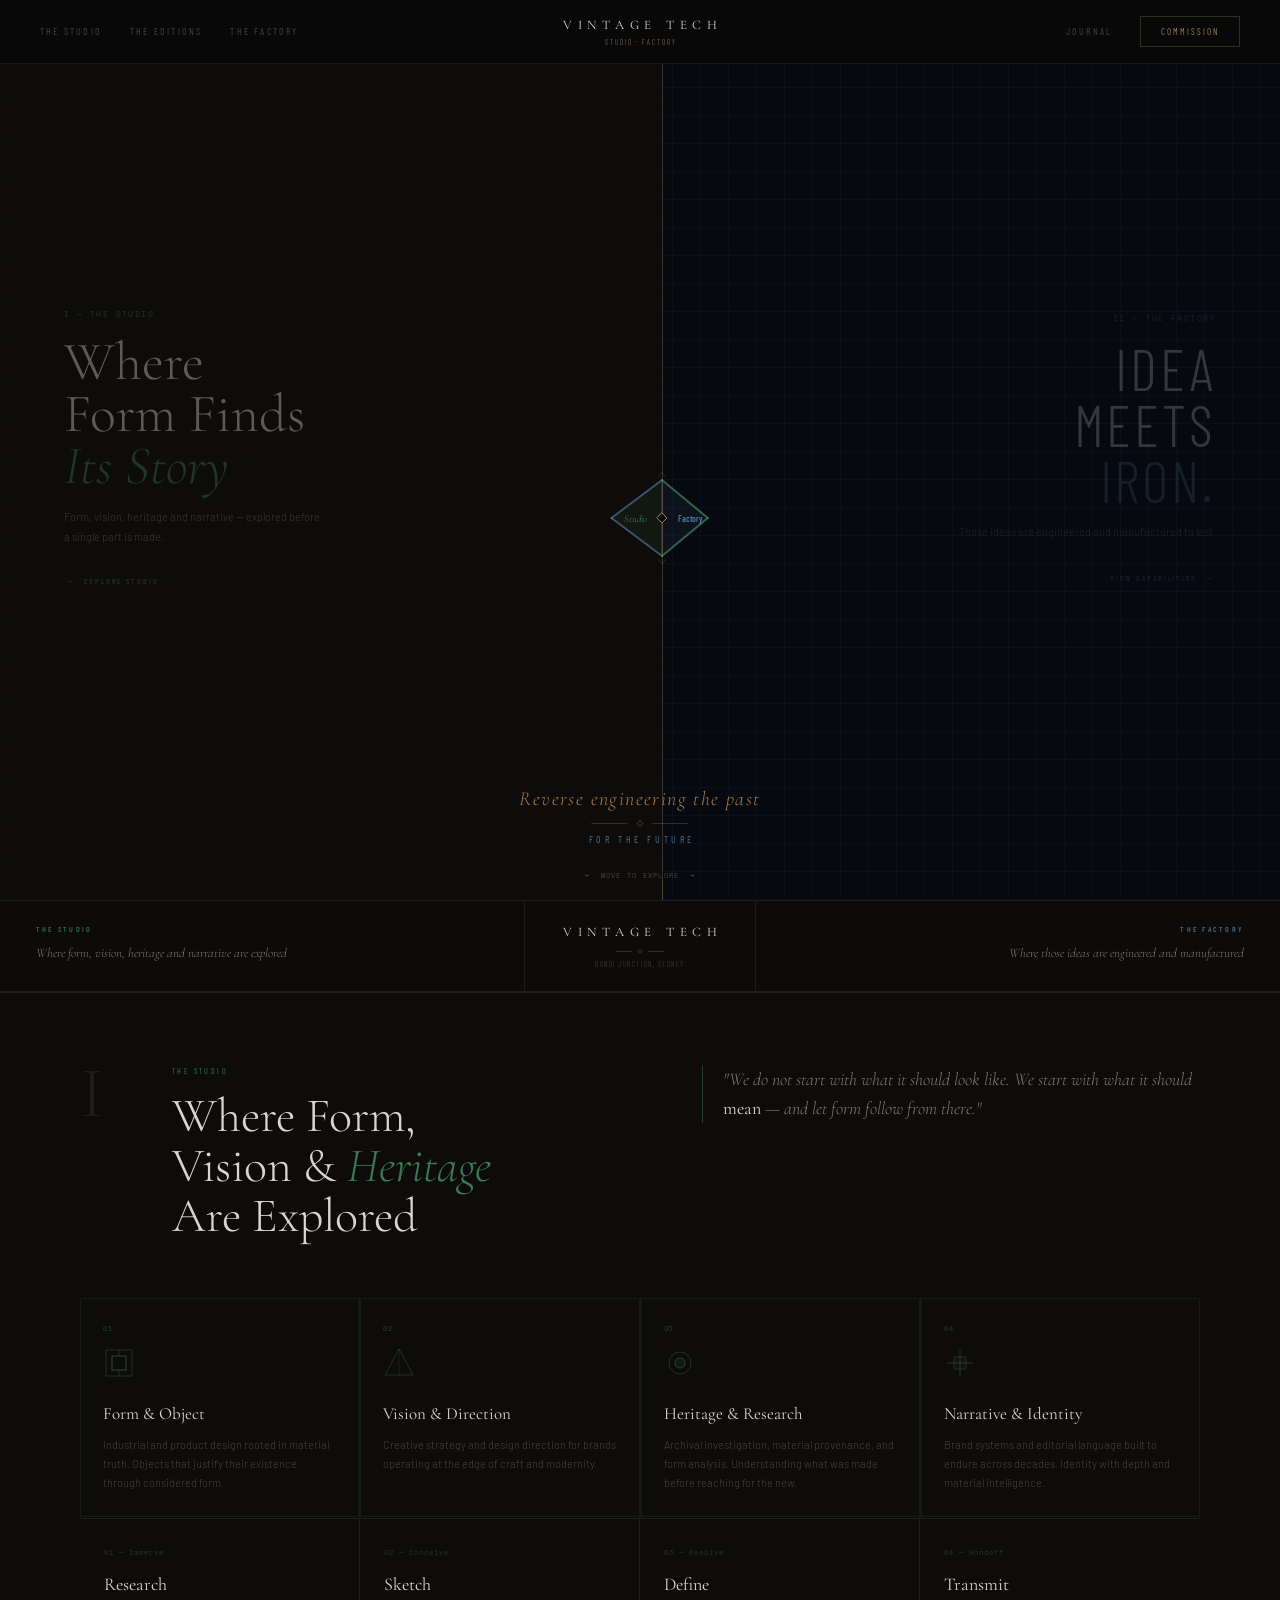
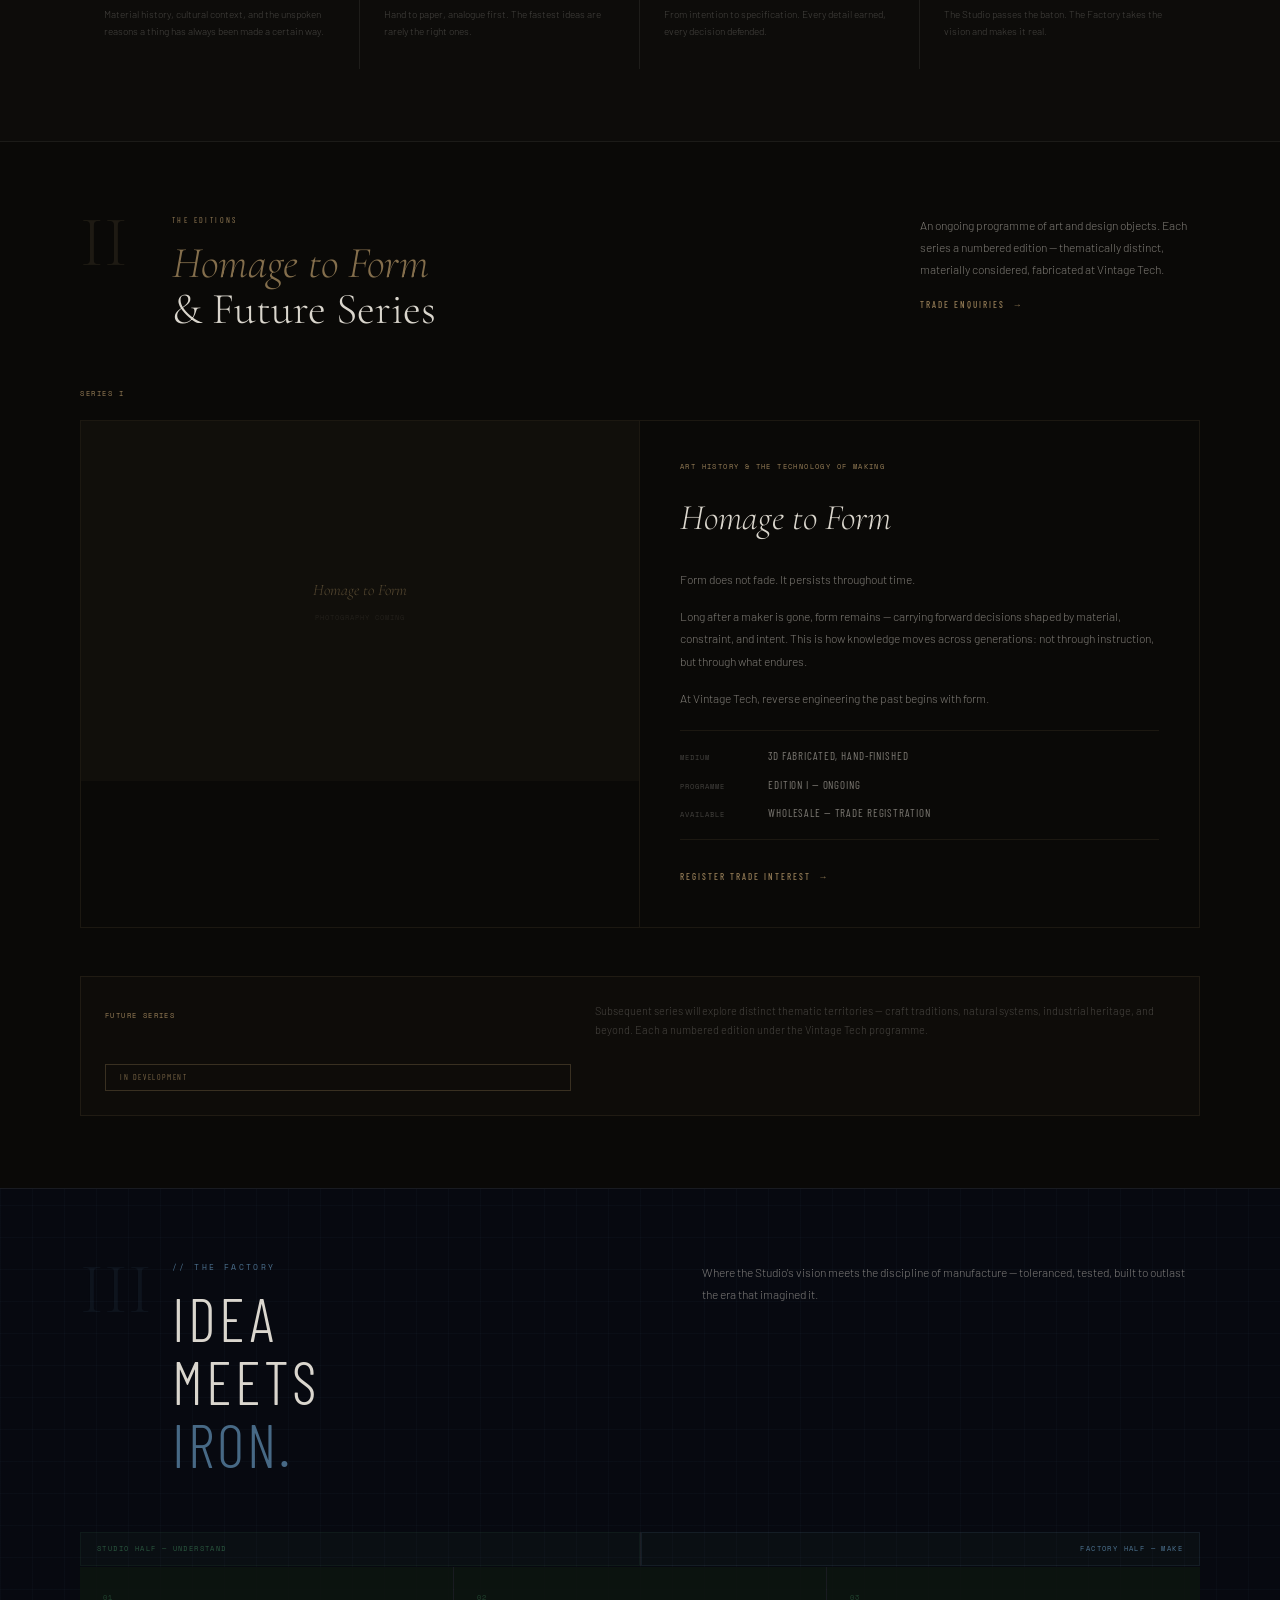
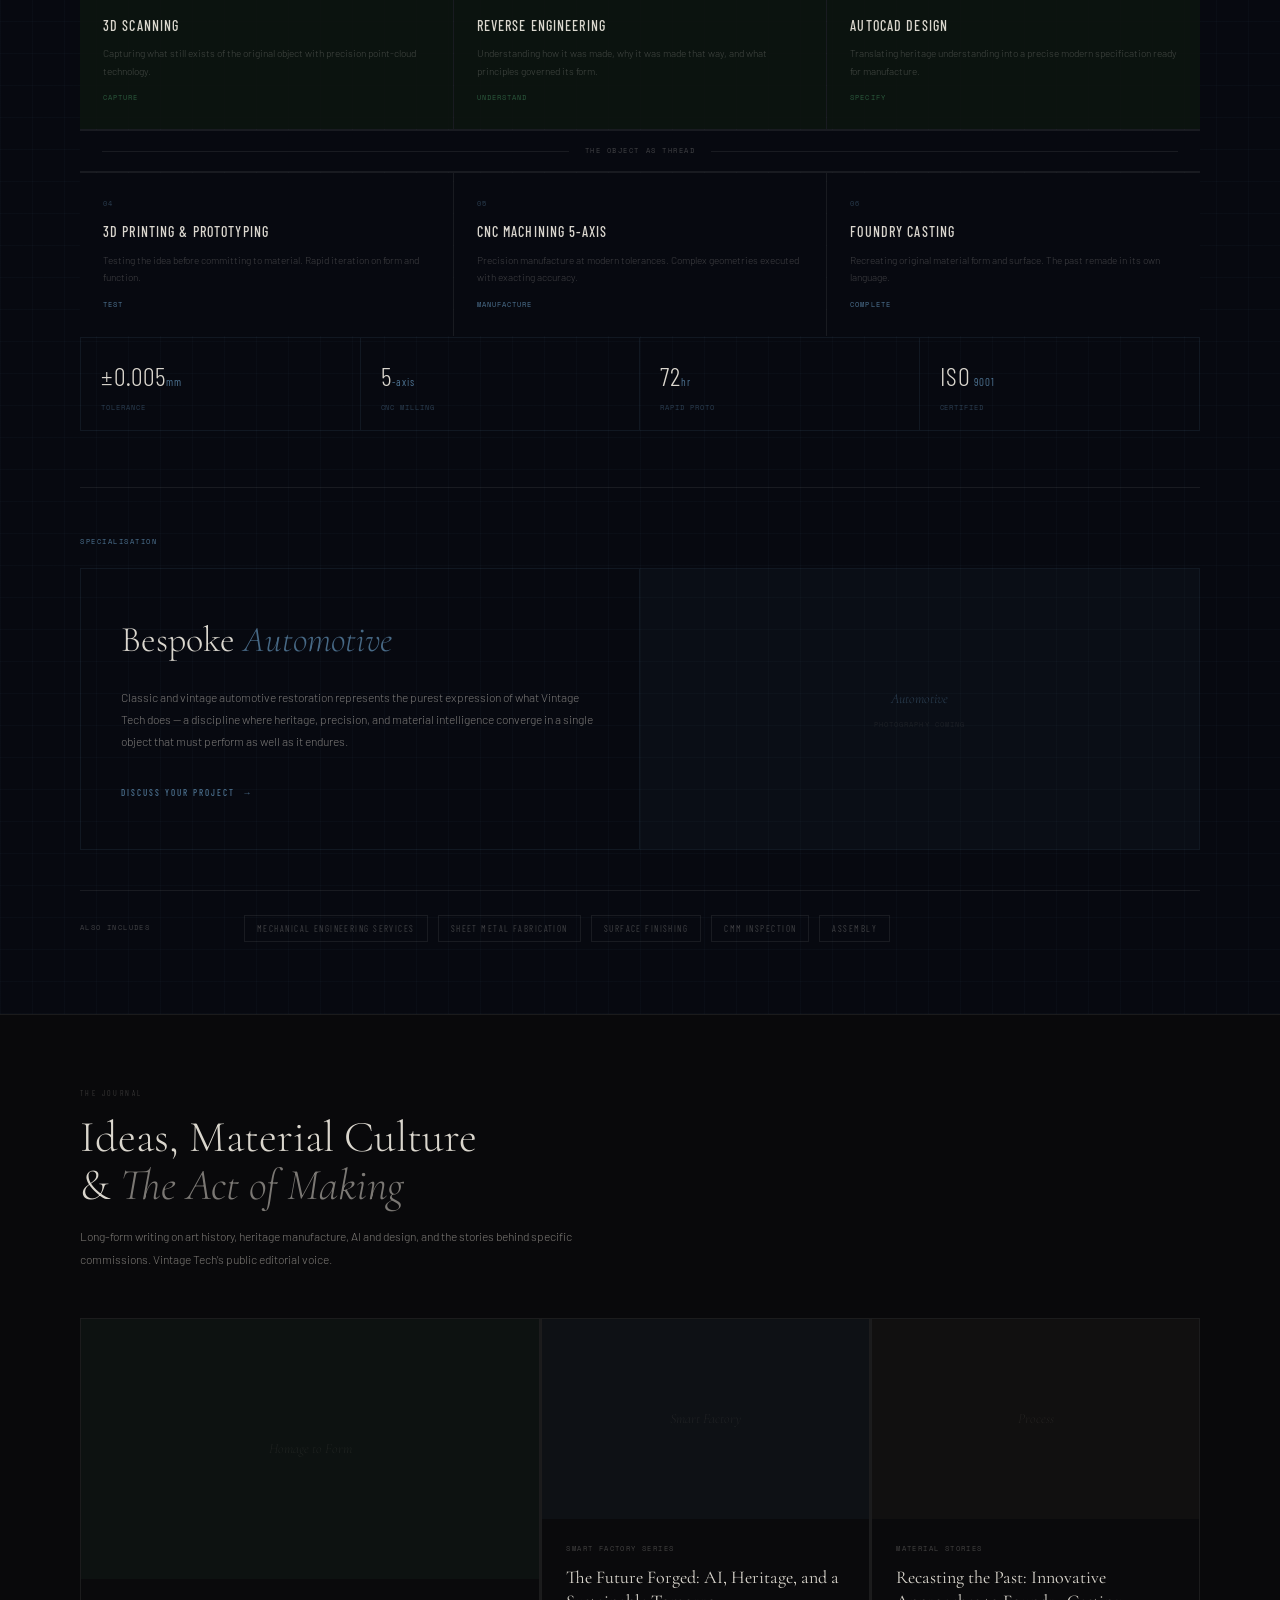
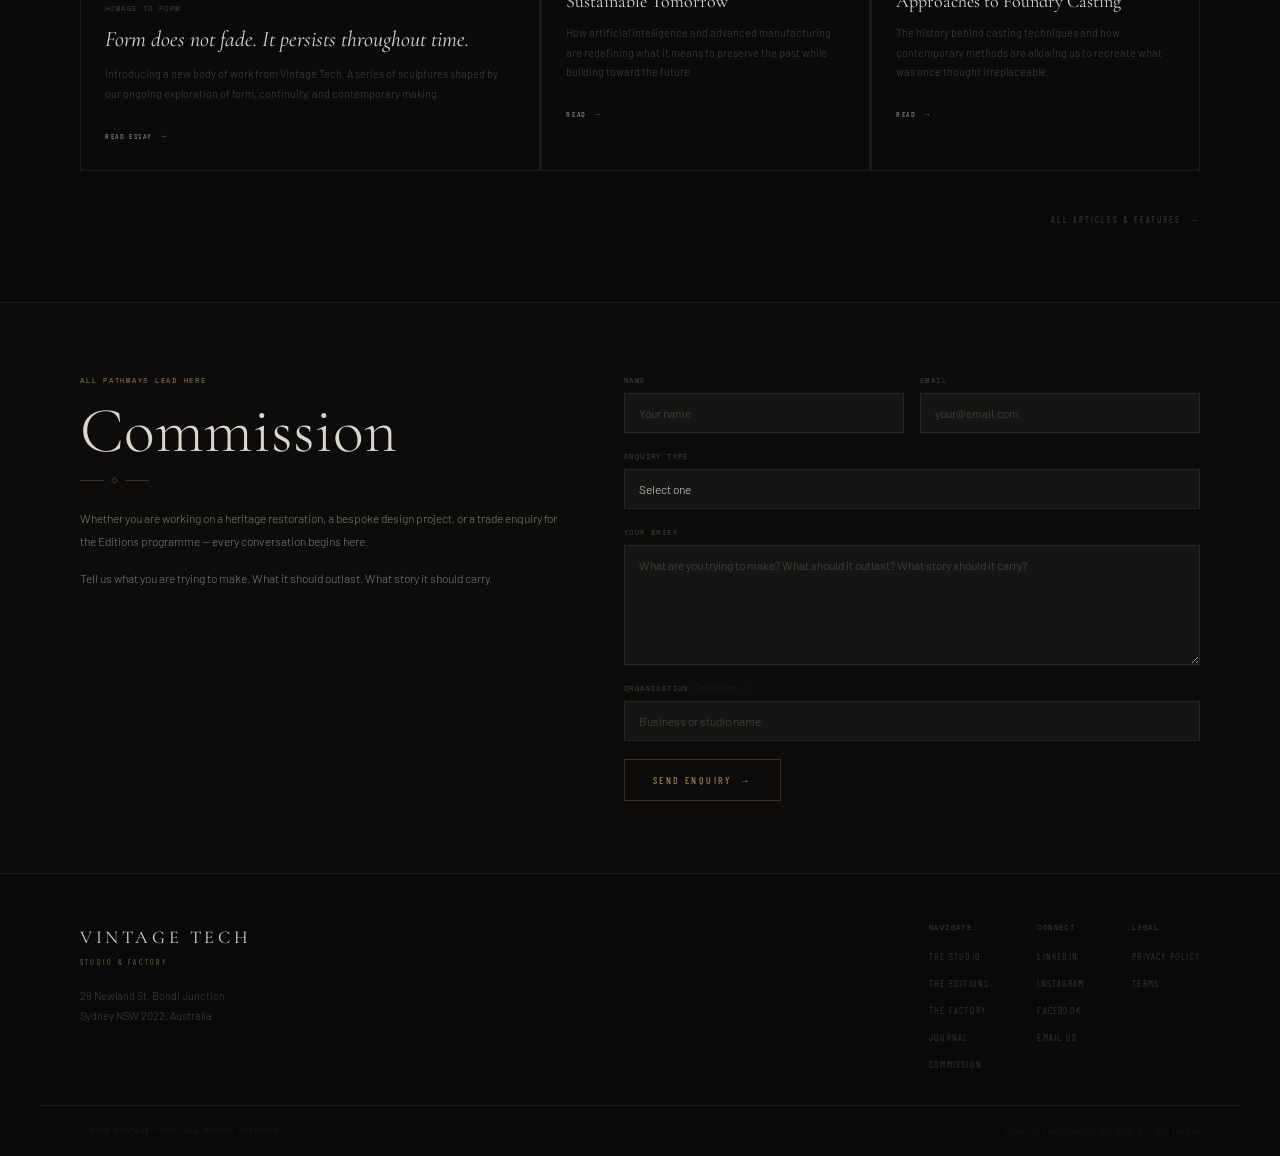
==== vintage-tech/index.html @ 7454ced4 "Initial commit via Netlify" ====
<!DOCTYPE html>
<html lang="en-AU">
<head>
  <meta charset="UTF-8">
  <meta name="viewport" content="width=device-width, initial-scale=1.0">
  <title>Vintage Tech — Studio &amp; Factory</title>
  <meta name="description" content="Reverse engineering the past for the future. Vintage Tech is a Sydney-based studio and factory specialising in heritage design, precision engineering, and the Homage to Form art and design programme.">
  <link rel="preconnect" href="https://fonts.googleapis.com">
  <link rel="preconnect" href="https://fonts.gstatic.com" crossorigin>
  <link href="https://fonts.googleapis.com/css2?family=Cormorant+Garamond:ital,wght@0,300;0,400;0,500;1,300;1,400;1,500&family=Barlow+Condensed:wght@200;300;400;500;600;700&family=Barlow:wght@200;300;400;500&family=Space+Mono:wght@400;700&display=swap" rel="stylesheet">
  <link rel="stylesheet" href="css/style.css">
</head>
<body>

  <!-- ═══════════════════════════════════════
       NAVIGATION
  ═══════════════════════════════════════ -->
  <header class="nav" id="nav">
    <div class="nav-inner">
      <nav class="nav-left">
        <a href="#studio" class="nav-link">The Studio</a>
        <a href="#editions" class="nav-link">The Editions</a>
        <a href="#factory" class="nav-link">The Factory</a>
      </nav>
      <div class="nav-brand">
        <a href="#hero" class="nav-logo-wrap">
          <div class="nav-logo-text">
            <div class="brand-name">Vintage Tech</div>
            <div class="brand-tag">Studio &middot; Factory</div>
          </div>
        </a>
      </div>
      <nav class="nav-right">
        <a href="#journal" class="nav-link">Journal</a>
        <a href="#commission" class="nav-cta">Commission</a>
      </nav>
    </div>
  </header>

  <!-- ═══════════════════════════════════════
       SPLIT-SCREEN HERO
  ═══════════════════════════════════════ -->
  <section class="hero" id="hero">

    <!-- Factory world — right / base layer -->
    <div class="hero-factory" id="heroFactory">
      <div class="factory-grid"></div>
      <div class="factory-img" style="background-image:url('assets/images/placeholder-factory.jpg')"></div>
    </div>

    <!-- Studio world — left / clip layer -->
    <div class="hero-studio" id="heroStudio">
      <div class="studio-lines"></div>
      <div class="studio-img" style="background-image:url('assets/images/placeholder-studio.jpg')"></div>
    </div>

    <!-- Dividing line -->
    <div class="hero-divider" id="heroDivider">
      <div class="divider-tick top"></div>
      <div class="divider-tick bottom"></div>
    </div>

    <!-- Animated rotating diamond ON the divider line -->
    <canvas class="hero-diamond-canvas" id="heroDiamond" width="130" height="104"></canvas>

    <!-- Studio content — revealed on left drag -->
    <div class="hero-content studio-content" id="studioContent">
      <div class="hc-eyebrow">I — The Studio</div>
      <h1 class="hc-headline studio-headline">Where<br>Form Finds<br><em>Its Story</em></h1>
      <p class="hc-body">Form, vision, heritage and narrative — explored before a single part is made.</p>
      <a href="#studio" class="hc-action studio-action">
        <span class="action-arrow">→</span> Explore Studio
      </a>
    </div>

    <!-- Factory content — revealed on right drag -->
    <div class="hero-content factory-content" id="factoryContent">
      <div class="hc-eyebrow factory-eyebrow">II — The Factory</div>
      <h2 class="hc-headline factory-headline">Idea<br>Meets<br><span>Iron.</span></h2>
      <p class="hc-body">Those ideas are engineered and manufactured to last.</p>
      <a href="#factory" class="hc-action factory-action">
        View Capabilities <span class="action-arrow">→</span>
      </a>
    </div>

    <!-- Mantra — only placement on the site -->
    <div class="hero-mantra">
      <div class="mantra-past">Reverse engineering the past</div>
      <div class="mantra-orn">
        <span class="mantra-line"></span>
        <span class="mantra-diamond"></span>
        <span class="mantra-line"></span>
      </div>
      <div class="mantra-future">for the future</div>
    </div>

    <div class="hero-hint" id="heroHint">&larr;&nbsp; move to explore &nbsp;&rarr;</div>

  </section>

  <!-- ═══════════════════════════════════════
       BRIDGE BAND
  ═══════════════════════════════════════ -->
  <div class="bridge" id="bridge">
    <div class="bridge-studio">
      <div class="bridge-world-label studio-label">The Studio</div>
      <div class="bridge-desc">Where form, vision, heritage and narrative are explored</div>
    </div>
    <div class="bridge-centre">
      <div class="bridge-mark">Vintage Tech</div>
      <div class="bridge-orn">
        <span class="b-line"></span>
        <span class="b-diamond"></span>
        <span class="b-line"></span>
      </div>
      <div class="bridge-location">Bondi Junction, Sydney</div>
    </div>
    <div class="bridge-factory">
      <div class="bridge-world-label factory-label">The Factory</div>
      <div class="bridge-desc">Where those ideas are engineered and manufactured</div>
    </div>
  </div>

  <!-- ═══════════════════════════════════════
       THE STUDIO
  ═══════════════════════════════════════ -->
  <section class="world-section studio-section" id="studio">
    <div class="section-inner">

      <div class="section-head">
        <div class="section-num">I</div>
        <div class="section-head-text">
          <div class="section-eyebrow studio-eyebrow-text">The Studio</div>
          <h2 class="section-title studio-title">Where Form,<br>Vision &amp; <em>Heritage</em><br>Are Explored</h2>
        </div>
        <div class="section-manifesto">
          <blockquote class="studio-quote">
            "We do not start with what it should look like. We start with what it should <strong>mean</strong> — and let form follow from there."
          </blockquote>
        </div>
      </div>

      <div class="disciplines-grid">
        <div class="discipline-card">
          <div class="dc-num">01</div>
          <div class="dc-icon">
            <svg width="32" height="32" viewBox="0 0 32 32" fill="none">
              <rect x="3" y="3" width="26" height="26" stroke="rgba(74,158,106,0.35)" stroke-width="0.75"/>
              <rect x="9" y="9" width="14" height="14" stroke="rgba(74,158,106,0.6)" stroke-width="0.75"/>
              <line x1="16" y1="3" x2="16" y2="9" stroke="rgba(74,158,106,0.3)" stroke-width="0.75"/>
              <line x1="16" y1="23" x2="16" y2="29" stroke="rgba(74,158,106,0.3)" stroke-width="0.75"/>
            </svg>
          </div>
          <div class="dc-name">Form &amp; Object</div>
          <div class="dc-desc">Industrial and product design rooted in material truth. Objects that justify their existence through considered form.</div>
        </div>
        <div class="discipline-card">
          <div class="dc-num">02</div>
          <div class="dc-icon">
            <svg width="32" height="32" viewBox="0 0 32 32" fill="none">
              <polygon points="16,2 30,28 2,28" stroke="rgba(74,158,106,0.35)" stroke-width="0.75" fill="none"/>
              <line x1="16" y1="2" x2="16" y2="28" stroke="rgba(74,158,106,0.3)" stroke-width="0.5"/>
            </svg>
          </div>
          <div class="dc-name">Vision &amp; Direction</div>
          <div class="dc-desc">Creative strategy and design direction for brands operating at the edge of craft and modernity.</div>
        </div>
        <div class="discipline-card">
          <div class="dc-num">03</div>
          <div class="dc-icon">
            <svg width="32" height="32" viewBox="0 0 32 32" fill="none">
              <circle cx="16" cy="16" r="11" stroke="rgba(74,158,106,0.35)" stroke-width="0.75"/>
              <circle cx="16" cy="16" r="5" fill="rgba(74,158,106,0.08)" stroke="rgba(74,158,106,0.5)" stroke-width="0.75"/>
            </svg>
          </div>
          <div class="dc-name">Heritage &amp; Research</div>
          <div class="dc-desc">Archival investigation, material provenance, and form analysis. Understanding what was made before reaching for the new.</div>
        </div>
        <div class="discipline-card">
          <div class="dc-num">04</div>
          <div class="dc-icon">
            <svg width="32" height="32" viewBox="0 0 32 32" fill="none">
              <line x1="3" y1="16" x2="29" y2="16" stroke="rgba(74,158,106,0.4)" stroke-width="0.75"/>
              <line x1="16" y1="3" x2="16" y2="29" stroke="rgba(74,158,106,0.4)" stroke-width="0.75"/>
              <rect x="10" y="10" width="12" height="12" fill="rgba(74,158,106,0.06)" stroke="rgba(74,158,106,0.3)" stroke-width="0.75"/>
            </svg>
          </div>
          <div class="dc-name">Narrative &amp; Identity</div>
          <div class="dc-desc">Brand systems and editorial language built to endure across decades. Identity with depth and material intelligence.</div>
        </div>
      </div>

      <div class="process-strip">
        <div class="process-step">
          <div class="ps-num">01 — Immerse</div>
          <div class="ps-name">Research</div>
          <div class="ps-desc">Material history, cultural context, and the unspoken reasons a thing has always been made a certain way.</div>
        </div>
        <div class="process-step">
          <div class="ps-num">02 — Conceive</div>
          <div class="ps-name">Sketch</div>
          <div class="ps-desc">Hand to paper, analogue first. The fastest ideas are rarely the right ones.</div>
        </div>
        <div class="process-step">
          <div class="ps-num">03 — Resolve</div>
          <div class="ps-name">Define</div>
          <div class="ps-desc">From intention to specification. Every detail earned, every decision defended.</div>
        </div>
        <div class="process-step">
          <div class="ps-num">04 — Handoff</div>
          <div class="ps-name">Transmit</div>
          <div class="ps-desc">The Studio passes the baton. The Factory takes the vision and makes it real.</div>
        </div>
      </div>

    </div>
  </section>

  <!-- ═══════════════════════════════════════
       THE EDITIONS
  ═══════════════════════════════════════ -->
  <section class="world-section editions-section" id="editions">
    <div class="section-inner">

      <div class="section-head editions-head">
        <div class="section-num editions-num">II</div>
        <div class="section-head-text">
          <div class="section-eyebrow editions-eyebrow-text">The Editions</div>
          <h2 class="section-title editions-title"><em>Homage to Form</em><br>&amp; Future Series</h2>
        </div>
        <div class="editions-intro">
          <p class="editions-intro-text">An ongoing programme of art and design objects. Each series a numbered edition — thematically distinct, materially considered, fabricated at Vintage Tech.</p>
          <a href="#commission" class="editions-trade-link">Trade Enquiries <span>→</span></a>
        </div>
      </div>

      <!-- Series I -->
      <div class="series-block">
        <div class="series-label">Series I</div>
        <div class="series-inner">
          <div class="series-image-col">
            <div class="series-img-placeholder">
              <div class="sip-label">Homage to Form</div>
              <div class="sip-sub">Photography coming</div>
            </div>
          </div>
          <div class="series-text-col">
            <div class="series-eyebrow">Art History &amp; the Technology of Making</div>
            <h3 class="series-title"><em>Homage to Form</em></h3>
            <div class="series-body">
              <p>Form does not fade. It persists throughout time.</p>
              <p>Long after a maker is gone, form remains — carrying forward decisions shaped by material, constraint, and intent. This is how knowledge moves across generations: not through instruction, but through what endures.</p>
              <p>At Vintage Tech, reverse engineering the past begins with form.</p>
            </div>
            <div class="series-details">
              <div class="sd-item">
                <div class="sd-label">Medium</div>
                <div class="sd-value">3D Fabricated, Hand-finished</div>
              </div>
              <div class="sd-item">
                <div class="sd-label">Programme</div>
                <div class="sd-value">Edition I — Ongoing</div>
              </div>
              <div class="sd-item">
                <div class="sd-label">Available</div>
                <div class="sd-value">Wholesale — Trade Registration</div>
              </div>
            </div>
            <a href="#commission" class="series-cta">Register Trade Interest <span>→</span></a>
          </div>
        </div>
      </div>

      <!-- Future series placeholder -->
      <div class="future-series">
        <div class="fs-label">Future Series</div>
        <div class="fs-desc">Subsequent series will explore distinct thematic territories — craft traditions, natural systems, industrial heritage, and beyond. Each a numbered edition under the Vintage Tech programme.</div>
        <div class="fs-status">In Development</div>
      </div>

    </div>
  </section>

  <!-- ═══════════════════════════════════════
       THE FACTORY
  ═══════════════════════════════════════ -->
  <section class="world-section factory-section" id="factory">
    <div class="factory-grid-bg"></div>
    <div class="section-inner">

      <div class="section-head factory-head">
        <div class="section-num factory-num">III</div>
        <div class="section-head-text">
          <div class="section-eyebrow factory-eyebrow-text">// The Factory</div>
          <h2 class="section-title factory-title">Idea<br>Meets<br><span class="factory-accent">Iron.</span></h2>
        </div>
        <div class="factory-intro">
          <p class="factory-intro-text">Where the Studio's vision meets the discipline of manufacture — toleranced, tested, built to outlast the era that imagined it.</p>
        </div>
      </div>

      <!-- Object as Thread — Six Service Sequence -->
      <div class="service-sequence">
        <div class="seq-header">
          <div class="seq-header-studio">Studio half — understand</div>
          <div class="seq-divider-v"></div>
          <div class="seq-header-factory">Factory half — make</div>
        </div>

        <div class="services-grid">

          <!-- Studio services -->
          <div class="service-card studio-service">
            <div class="sc-num">01</div>
            <div class="sc-name">3D Scanning</div>
            <div class="sc-desc">Capturing what still exists of the original object with precision point-cloud technology.</div>
            <div class="sc-tag">Capture</div>
          </div>
          <div class="service-card studio-service">
            <div class="sc-num">02</div>
            <div class="sc-name">Reverse Engineering</div>
            <div class="sc-desc">Understanding how it was made, why it was made that way, and what principles governed its form.</div>
            <div class="sc-tag">Understand</div>
          </div>
          <div class="service-card studio-service">
            <div class="sc-num">03</div>
            <div class="sc-name">AutoCAD Design</div>
            <div class="sc-desc">Translating heritage understanding into a precise modern specification ready for manufacture.</div>
            <div class="sc-tag">Specify</div>
          </div>

          <!-- Thread divider -->
          <div class="thread-divider">
            <div class="td-line"></div>
            <div class="td-text">The Object as Thread</div>
            <div class="td-line"></div>
          </div>

          <!-- Factory services -->
          <div class="service-card factory-service">
            <div class="sc-num">04</div>
            <div class="sc-name">3D Printing &amp; Prototyping</div>
            <div class="sc-desc">Testing the idea before committing to material. Rapid iteration on form and function.</div>
            <div class="sc-tag factory-tag">Test</div>
          </div>
          <div class="service-card factory-service">
            <div class="sc-num">05</div>
            <div class="sc-name">CNC Machining 5-Axis</div>
            <div class="sc-desc">Precision manufacture at modern tolerances. Complex geometries executed with exacting accuracy.</div>
            <div class="sc-tag factory-tag">Manufacture</div>
          </div>
          <div class="service-card factory-service">
            <div class="sc-num">06</div>
            <div class="sc-name">Foundry Casting</div>
            <div class="sc-desc">Recreating original material form and surface. The past remade in its own language.</div>
            <div class="sc-tag factory-tag">Complete</div>
          </div>

        </div>

        <!-- Specs bar -->
        <div class="specs-bar">
          <div class="spec-item">
            <div class="spec-val">±0.005<span class="spec-u">mm</span></div>
            <div class="spec-label">Tolerance</div>
          </div>
          <div class="spec-item">
            <div class="spec-val">5<span class="spec-u">-axis</span></div>
            <div class="spec-label">CNC Milling</div>
          </div>
          <div class="spec-item">
            <div class="spec-val">72<span class="spec-u">hr</span></div>
            <div class="spec-label">Rapid Proto</div>
          </div>
          <div class="spec-item">
            <div class="spec-val">ISO<span class="spec-u"> 9001</span></div>
            <div class="spec-label">Certified</div>
          </div>
        </div>

      </div>

      <!-- Bespoke Automotive -->
      <div class="automotive-block">
        <div class="auto-label">Specialisation</div>
        <div class="auto-inner">
          <div class="auto-text">
            <h3 class="auto-title">Bespoke <em>Automotive</em></h3>
            <p class="auto-desc">Classic and vintage automotive restoration represents the purest expression of what Vintage Tech does — a discipline where heritage, precision, and material intelligence converge in a single object that must perform as well as it endures.</p>
            <a href="#commission" class="auto-cta">Discuss Your Project <span>→</span></a>
          </div>
          <div class="auto-img-placeholder">
            <div class="aip-label">Automotive</div>
            <div class="aip-sub">Photography coming</div>
          </div>
        </div>
      </div>

      <!-- Also includes -->
      <div class="also-includes">
        <div class="ai-label">Also includes</div>
        <div class="ai-items">
          <div class="ai-item">Mechanical Engineering Services</div>
          <div class="ai-item">Sheet Metal Fabrication</div>
          <div class="ai-item">Surface Finishing</div>
          <div class="ai-item">CMM Inspection</div>
          <div class="ai-item">Assembly</div>
        </div>
      </div>

    </div>
  </section>

  <!-- ═══════════════════════════════════════
       JOURNAL
  ═══════════════════════════════════════ -->
  <section class="journal-section" id="journal">
    <div class="section-inner">

      <div class="journal-head">
        <div class="journal-eyebrow">The Journal</div>
        <h2 class="journal-title">Ideas, Material Culture<br>&amp; <em>The Act of Making</em></h2>
        <p class="journal-intro">Long-form writing on art history, heritage manufacture, AI and design, and the stories behind specific commissions. Vintage Tech's public editorial voice.</p>
      </div>

      <div class="journal-grid">

        <div class="journal-card featured-card">
          <div class="jc-img-placeholder featured-placeholder">
            <div class="jp-label">Homage to Form</div>
          </div>
          <div class="jc-content">
            <div class="jc-category">Homage to Form</div>
            <h3 class="jc-title"><em>Form does not fade. It persists throughout time.</em></h3>
            <p class="jc-excerpt">Introducing a new body of work from Vintage Tech. A series of sculptures shaped by our ongoing exploration of form, continuity, and contemporary making.</p>
            <a href="https://www.vintagetech.com.au/3875/" target="_blank" class="jc-read">Read Essay <span>→</span></a>
          </div>
        </div>

        <div class="journal-card">
          <div class="jc-img-placeholder secondary-placeholder">
            <div class="jp-label">Smart Factory</div>
          </div>
          <div class="jc-content">
            <div class="jc-category">Smart Factory Series</div>
            <h3 class="jc-title">The Future Forged: AI, Heritage, and a Sustainable Tomorrow</h3>
            <p class="jc-excerpt">How artificial intelligence and advanced manufacturing are redefining what it means to preserve the past while building toward the future.</p>
            <a href="https://www.vintagetech.com.au" target="_blank" class="jc-read">Read <span>→</span></a>
          </div>
        </div>

        <div class="journal-card">
          <div class="jc-img-placeholder tertiary-placeholder">
            <div class="jp-label">Process</div>
          </div>
          <div class="jc-content">
            <div class="jc-category">Material Stories</div>
            <h3 class="jc-title">Recasting the Past: Innovative Approaches to Foundry Casting</h3>
            <p class="jc-excerpt">The history behind casting techniques and how contemporary methods are allowing us to recreate what was once thought irreplaceable.</p>
            <a href="https://www.vintagetech.com.au" target="_blank" class="jc-read">Read <span>→</span></a>
          </div>
        </div>

      </div>

      <div class="journal-footer">
        <a href="https://www.vintagetech.com.au" target="_blank" class="all-articles">All Articles &amp; Features <span>→</span></a>
      </div>

    </div>
  </section>

  <!-- ═══════════════════════════════════════
       COMMISSION
  ═══════════════════════════════════════ -->
  <section class="commission-section" id="commission">
    <div class="section-inner">

      <div class="commission-inner">
        <div class="commission-text">
          <div class="comm-eyebrow">All Pathways Lead Here</div>
          <h2 class="comm-title">Commission</h2>
          <div class="comm-orn">
            <span class="co-line"></span>
            <span class="co-diamond"></span>
            <span class="co-line"></span>
          </div>
          <p class="comm-body">Whether you are working on a heritage restoration, a bespoke design project, or a trade enquiry for the Editions programme — every conversation begins here.</p>
          <p class="comm-body">Tell us what you are trying to make. What it should outlast. What story it should carry.</p>
        </div>

        <form class="commission-form" name="commission" method="POST" data-netlify="true" data-netlify-honeypot="bot-field">
          <input type="hidden" name="form-name" value="commission">
          <p class="hidden"><label>Do not fill this in if you are human: <input name="bot-field"></label></p>

          <div class="form-row">
            <div class="form-field">
              <label class="form-label">Name</label>
              <input type="text" name="name" class="form-input" placeholder="Your name" required>
            </div>
            <div class="form-field">
              <label class="form-label">Email</label>
              <input type="email" name="email" class="form-input" placeholder="your@email.com" required>
            </div>
          </div>

          <div class="form-field">
            <label class="form-label">Enquiry Type</label>
            <select name="enquiry-type" class="form-select">
              <option value="">Select one</option>
              <option value="studio">Studio — Design &amp; Creative Direction</option>
              <option value="editions">Editions — Trade Registration</option>
              <option value="factory">Factory — Engineering Commission</option>
              <option value="automotive">Bespoke Automotive</option>
              <option value="other">Other</option>
            </select>
          </div>

          <div class="form-field">
            <label class="form-label">Your Brief</label>
            <textarea name="brief" class="form-textarea" rows="5" placeholder="What are you trying to make? What should it outlast? What story should it carry?" required></textarea>
          </div>

          <div class="form-field">
            <label class="form-label">Organisation <span class="optional">(optional)</span></label>
            <input type="text" name="organisation" class="form-input" placeholder="Business or studio name">
          </div>

          <button type="submit" class="form-submit">Send Enquiry <span>→</span></button>

        </form>
      </div>

    </div>
  </section>

  <!-- ═══════════════════════════════════════
       FOOTER
  ═══════════════════════════════════════ -->
  <footer class="site-footer">
    <div class="footer-inner">
      <div class="footer-brand">
        <div class="footer-name">Vintage Tech</div>
        <div class="footer-tag">Studio &amp; Factory</div>
        <div class="footer-address">29 Newland St, Bondi Junction<br>Sydney NSW 2022, Australia</div>
      </div>
      <div class="footer-nav">
        <div class="fn-col">
          <div class="fn-head">Navigate</div>
          <a href="#studio" class="fn-link">The Studio</a>
          <a href="#editions" class="fn-link">The Editions</a>
          <a href="#factory" class="fn-link">The Factory</a>
          <a href="#journal" class="fn-link">Journal</a>
          <a href="#commission" class="fn-link">Commission</a>
        </div>
        <div class="fn-col">
          <div class="fn-head">Connect</div>
          <a href="https://www.linkedin.com/company/vintage_tech/" target="_blank" class="fn-link">LinkedIn</a>
          <a href="https://www.instagram.com/vintagetechengineer/" target="_blank" class="fn-link">Instagram</a>
          <a href="https://www.facebook.com/profile.php?id=100091513103515" target="_blank" class="fn-link">Facebook</a>
          <a href="mailto:info@vintagetech.com.au" class="fn-link">Email Us</a>
        </div>
        <div class="fn-col">
          <div class="fn-head">Legal</div>
          <a href="https://www.vintagetech.com.au/index.php/privacy-policy/" target="_blank" class="fn-link">Privacy Policy</a>
          <a href="#commission" class="fn-link">Terms</a>
        </div>
      </div>
    </div>
    <div class="footer-base">
      <div class="footer-copy">&copy; 2025 Vintage Tech. All rights reserved.</div>
      <div class="footer-mantra-small">Reverse engineering the past for the future</div>
    </div>
  </footer>

  <script src="js/main.js"></script>
</body>
</html>
---- vintage-tech/css/style.css ----
/* ═══════════════════════════════════════
   VINTAGE TECH — Main Stylesheet
   Palette:
   Studio  → Forest Green  #1c3d2b / #2e6644 / rgba(74,158,106,x)
   Factory → Steel Blue    #0d1020 / #2c4a7a / rgba(106,156,196,x)
   Brand   → Gold Accent   rgba(184,154,106,x)
   Base    → Near Black    #09090a
═══════════════════════════════════════ */

/* ── Reset & Base ── */
*, *::before, *::after { box-sizing: border-box; margin: 0; padding: 0; }

:root {
  --ink:       #09090a;
  --ink-warm:  #0d0c0a;
  --ink-cold:  #070910;
  --parchment: #ede8de;

  --s-dark:    #0c1a12;
  --s-mid:     #1c3d2b;
  --s-accent:  #2e6644;
  --s-glow:    rgba(74,158,106,0.7);
  --s-dim:     rgba(74,158,106,0.35);
  --s-hair:    rgba(74,158,106,0.1);

  --f-dark:    #070910;
  --f-mid:     #1a1f2e;
  --f-accent:  #2c4a7a;
  --f-glow:    rgba(106,156,196,0.7);
  --f-dim:     rgba(106,156,196,0.35);
  --f-hair:    rgba(106,156,196,0.1);

  --gold:      rgba(184,154,106,0.8);
  --gold-dim:  rgba(184,154,106,0.25);
  --gold-hair: rgba(184,154,106,0.1);

  --white:     rgba(237,232,222,0.92);
  --white-mid: rgba(237,232,222,0.5);
  --white-dim: rgba(237,232,222,0.25);
  --white-hair:rgba(237,232,222,0.08);

  --ff-serif:  'Cormorant Garamond', serif;
  --ff-cond:   'Barlow Condensed', sans-serif;
  --ff-body:   'Barlow', sans-serif;
  --ff-mono:   'Space Mono', monospace;
}

html { scroll-behavior: smooth; }

body {
  background: var(--ink);
  color: var(--white);
  font-family: var(--ff-body);
  font-weight: 300;
  line-height: 1.7;
  overflow-x: hidden;
}

a { text-decoration: none; color: inherit; }
.hidden { display: none; }

/* ── Navigation ── */
.nav {
  position: fixed;
  top: 0; left: 0; right: 0;
  z-index: 100;
  background: rgba(9,9,10,0.96);
  border-bottom: 1px solid var(--white-hair);
  backdrop-filter: blur(8px);
}
.nav-inner {
  display: grid;
  grid-template-columns: 1fr auto 1fr;
  align-items: center;
  padding: 14px 40px;
  max-width: 1400px;
  margin: 0 auto;
}
.nav-left  { display: flex; gap: 28px; align-items: center; }
.nav-right { display: flex; gap: 28px; align-items: center; justify-content: flex-end; }
.nav-link {
  font-family: var(--ff-cond);
  font-size: 10px; letter-spacing: .22em; text-transform: uppercase;
  color: var(--white-dim); transition: color .25s; font-weight: 400;
}
.nav-link:hover { color: var(--white); }
.nav-brand { text-align: center; }
.nav-logo-wrap {
  display: flex; align-items: center; gap: 10px;
  text-decoration: none;
}
.nav-logo-text { display: flex; flex-direction: column; gap: 1px; }
.brand-name {
  font-family: var(--ff-serif);
  font-size: 13px; letter-spacing: .44em; text-transform: uppercase;
  color: var(--white); font-weight: 400; padding-left: .44em; white-space: nowrap;
}
.brand-tag {
  font-family: var(--ff-cond);
  font-size: 7px; letter-spacing: .28em; text-transform: uppercase;
  color: var(--gold); font-weight: 300; padding-left: .28em;
}
.nav-cta {
  font-family: var(--ff-cond);
  font-size: 9px; letter-spacing: .22em; text-transform: uppercase;
  color: var(--gold); border: 1px solid var(--gold-dim);
  padding: 7px 20px; transition: all .25s; font-weight: 400;
}
.nav-cta:hover { background: var(--gold-dim); }

/* ── Hero ── */
.hero {
  position: relative;
  height: 100vh;
  min-height: 600px;
  overflow: hidden;
  cursor: crosshair;
  user-select: none;
  margin-top: 0;
}

.hero-factory {
  position: absolute; inset: 0;
  background: var(--ink-cold);
}
.factory-grid {
  position: absolute; inset: 0;
  background-image:
    repeating-linear-gradient(0deg, rgba(106,156,196,.04) 0, rgba(106,156,196,.04) 1px, transparent 1px, transparent 28px),
    repeating-linear-gradient(90deg, rgba(106,156,196,.04) 0, rgba(106,156,196,.04) 1px, transparent 1px, transparent 28px);
}
.factory-img {
  position: absolute; inset: 0;
  background-size: cover; background-position: center;
  opacity: .18;
}

.hero-studio {
  position: absolute; inset: 0;
  background: var(--ink-warm);
  clip-path: polygon(0 0, 50% 0, 50% 100%, 0 100%);
  transition: none;
}
.studio-lines {
  position: absolute; inset: 0;
  background-image:
    repeating-linear-gradient(0deg, rgba(74,158,106,.025) 0, rgba(74,158,106,.025) 1px, transparent 1px, transparent 40px),
    repeating-linear-gradient(90deg, rgba(74,158,106,.012) 0, rgba(74,158,106,.012) 1px, transparent 1px, transparent 80px);
}
.studio-img {
  position: absolute; inset: 0;
  background-size: cover; background-position: center;
  opacity: .18;
}

.hero-divider {
  position: absolute; top: 0; bottom: 0;
  left: 50%; width: 1px;
  background: rgba(184,154,106,.3);
  z-index: 14; pointer-events: none;
}
.divider-tick { position: absolute; left: 0; width: 1px; height: 20px; background: rgba(184,154,106,.15); }
.divider-tick.top  { top: 0; }
.divider-tick.bottom { bottom: 0; }

/* divider tick marks */

/* Diamond canvas — rides the divider line, centred at cursor Y */
.hero-diamond-canvas {
  position: absolute;
  z-index: 20;
  pointer-events: none;
  transform: translate(-50%, -50%);
  left: 50%;
  top: 50%;
}

.hero-content {
  position: absolute; top: 50%; transform: translateY(-50%);
  z-index: 10; pointer-events: none;
  opacity: 0; transition: opacity .15s;
  max-width: 260px;
}
.studio-content  { left: 5%; }
.factory-content { right: 5%; text-align: right; }

.hc-eyebrow {
  font-family: var(--ff-mono);
  font-size: 8px; letter-spacing: .18em; text-transform: uppercase;
  margin-bottom: 14px;
}
.studio-content .hc-eyebrow  { color: var(--s-glow); }
.factory-content .hc-eyebrow { color: var(--f-glow); }
.factory-eyebrow { color: var(--f-glow) !important; }

.hc-headline {
  font-family: var(--ff-serif);
  line-height: .97; font-weight: 300; color: var(--white); margin-bottom: 14px;
}
.studio-headline  { font-size: 54px; }
.studio-headline em { font-style: italic; color: rgba(74,158,106,.75); }
.factory-headline {
  font-family: var(--ff-cond) !important;
  font-size: 58px; font-weight: 300; text-transform: uppercase; letter-spacing: .05em;
}
.factory-headline span { color: rgba(106,156,196,.65); }

.hc-body {
  font-family: var(--ff-body);
  font-size: 11px; font-weight: 300;
  color: var(--white-mid); line-height: 1.85; margin-bottom: 18px;
}
.hc-action {
  display: inline-flex; align-items: center; gap: 7px;
  font-family: var(--ff-cond);
  font-size: 8px; letter-spacing: .24em; text-transform: uppercase; font-weight: 500;
  pointer-events: all;
}
.studio-action  { color: rgba(74,158,106,.7); }
.factory-action { color: rgba(106,156,196,.7); }
.action-arrow   { font-size: 11px; }

.hero-mantra {
  position: absolute; bottom: 52px; left: 50%;
  transform: translateX(-50%);
  z-index: 22; pointer-events: none;
  display: flex; flex-direction: column; align-items: center; gap: 5px;
}
.mantra-past {
  font-family: var(--ff-serif);
  font-size: 20px; font-style: italic; font-weight: 300;
  color: rgba(200,148,90,.82); letter-spacing: .07em; white-space: nowrap;
}
.mantra-orn { display: flex; align-items: center; gap: 10px; }
.mantra-line    { display: block; width: 36px; height: 1px; background: var(--gold-dim); }
.mantra-diamond { display: block; width: 5px; height: 5px; border: 1px solid var(--gold-dim); transform: rotate(45deg); }
.mantra-future {
  font-family: var(--ff-cond);
  font-size: 10px; letter-spacing: .36em; text-transform: uppercase;
  color: rgba(106,156,196,.65); font-weight: 400; padding-left: .36em;
}

.hero-hint {
  position: absolute; bottom: 18px; left: 50%;
  transform: translateX(-50%);
  z-index: 22; pointer-events: none;
  font-family: var(--ff-mono); font-size: 7px; letter-spacing: .18em;
  color: var(--white-dim); text-transform: uppercase; white-space: nowrap;
  transition: opacity .5s;
}

/* ── Bridge Band ── */
.bridge {
  display: grid; grid-template-columns: 1fr auto 1fr;
  border-top: 1px solid var(--white-hair);
  border-bottom: 1px solid var(--white-hair);
  background: rgba(13,12,10,.98);
}
.bridge-studio, .bridge-factory {
  padding: 22px 36px;
  display: flex; flex-direction: column; gap: 5px;
}
.bridge-factory { align-items: flex-end; text-align: right; border-left: 1px solid var(--white-hair); }
.bridge-studio  { border-right: 1px solid var(--white-hair); }
.bridge-world-label {
  font-family: var(--ff-cond);
  font-size: 8px; letter-spacing: .28em; text-transform: uppercase; font-weight: 500;
}
.studio-label  { color: var(--s-glow); }
.factory-label { color: var(--f-glow); }
.bridge-desc {
  font-family: var(--ff-serif);
  font-size: 13px; font-style: italic; font-weight: 300; color: var(--white-mid);
}
.bridge-centre {
  padding: 20px 32px;
  display: flex; flex-direction: column; align-items: center; justify-content: center; gap: 6px;
}
.bridge-mark {
  font-family: var(--ff-serif);
  font-size: 13px; letter-spacing: .44em; text-transform: uppercase;
  color: var(--white); font-weight: 400; padding-left: .44em;
}
.bridge-orn { display: flex; align-items: center; gap: 6px; }
.b-line    { display: block; width: 16px; height: 1px; background: var(--gold-dim); }
.b-diamond { display: block; width: 4px; height: 4px; border: 1px solid var(--gold-dim); transform: rotate(45deg); }
.bridge-location {
  font-family: var(--ff-cond);
  font-size: 7px; letter-spacing: .22em; text-transform: uppercase;
  color: var(--white-dim); font-weight: 300;
}

/* ── Shared Section Styles ── */
.world-section, .journal-section, .commission-section {
  border-top: 1px solid var(--white-hair);
}
.section-inner {
  max-width: 1200px; margin: 0 auto;
  padding: 72px 40px;
}
.section-head {
  display: grid; grid-template-columns: 60px 1fr 1fr;
  gap: 32px; margin-bottom: 56px;
  align-items: start;
}
.section-num {
  font-family: var(--ff-serif);
  font-size: 72px; line-height: 1; font-weight: 300;
  color: var(--white-hair); margin-top: -8px;
}
.section-eyebrow {
  font-family: var(--ff-cond);
  font-size: 8px; letter-spacing: .3em; text-transform: uppercase;
  font-weight: 400; margin-bottom: 12px;
}
.section-title {
  font-family: var(--ff-serif);
  font-size: 48px; line-height: 1.05; font-weight: 300; color: var(--white);
}

/* ── Studio Section ── */
.studio-section { background: var(--ink-warm); }
.studio-eyebrow-text { color: var(--s-glow); }
.studio-title em { font-style: italic; color: rgba(74,158,106,.75); }
.studio-quote {
  font-family: var(--ff-serif);
  font-size: 18px; font-style: italic; font-weight: 300;
  color: var(--white-mid); line-height: 1.6; border-left: 1px solid var(--s-dim);
  padding-left: 20px;
}
.studio-quote strong { color: var(--white); font-style: normal; font-weight: 400; }

.disciplines-grid {
  display: grid; grid-template-columns: repeat(4, 1fr);
  gap: 1px; background: var(--s-hair); margin-bottom: 1px;
}
.discipline-card {
  padding: 24px 22px; background: var(--ink-warm);
  border: 1px solid var(--s-hair); transition: border-color .25s;
}
.discipline-card:hover { border-color: rgba(74,158,106,.2); }
.dc-num {
  font-family: var(--ff-mono); font-size: 7px;
  color: var(--s-dim); letter-spacing: .14em; margin-bottom: 12px;
}
.dc-icon { margin-bottom: 14px; }
.dc-name {
  font-family: var(--ff-serif); font-size: 17px; font-weight: 400;
  color: var(--white); margin-bottom: 6px;
}
.dc-desc {
  font-family: var(--ff-body); font-size: 11px; color: var(--white-dim);
  line-height: 1.75; font-weight: 300;
}

.process-strip {
  display: grid; grid-template-columns: repeat(4,1fr);
  border-top: 1px solid var(--white-hair);
}
.process-step {
  padding: 28px 24px; border-right: 1px solid var(--white-hair);
}
.process-step:last-child { border-right: none; }
.ps-num {
  font-family: var(--ff-mono); font-size: 7px;
  color: rgba(74,158,106,.3); letter-spacing: .14em; margin-bottom: 10px;
}
.ps-name {
  font-family: var(--ff-serif); font-size: 18px; font-weight: 400;
  color: var(--white); margin-bottom: 6px;
}
.ps-desc {
  font-family: var(--ff-body); font-size: 10px;
  color: var(--white-dim); line-height: 1.75; font-weight: 300;
}

/* ── Editions Section ── */
.editions-section { background: rgba(11,10,8,.98); }
.editions-head { grid-template-columns: 60px 1fr auto; }
.editions-num { color: rgba(184,154,106,.12); }
.editions-eyebrow-text { color: var(--gold); }
.editions-title { font-size: 44px; }
.editions-title em { font-style: italic; color: rgba(184,154,106,.7); }
.editions-intro { max-width: 280px; }
.editions-intro-text {
  font-family: var(--ff-body); font-size: 12px; font-weight: 300;
  color: var(--white-mid); line-height: 1.85; margin-bottom: 16px;
}
.editions-trade-link {
  font-family: var(--ff-cond); font-size: 9px; letter-spacing: .22em;
  text-transform: uppercase; color: var(--gold); font-weight: 500;
  display: flex; align-items: center; gap: 8px; transition: opacity .25s;
}
.editions-trade-link:hover { opacity: .7; }

.series-block { margin-bottom: 48px; }
.series-label {
  font-family: var(--ff-mono); font-size: 7px; letter-spacing: .22em;
  text-transform: uppercase; color: var(--gold); margin-bottom: 20px;
}
.series-inner {
  display: grid; grid-template-columns: 1fr 1fr;
  gap: 0; border: 1px solid var(--gold-hair);
}
.series-image-col { border-right: 1px solid var(--gold-hair); }
.series-img-placeholder {
  width: 100%; height: 360px;
  background: rgba(184,154,106,.04);
  display: flex; flex-direction: column;
  align-items: center; justify-content: center; gap: 8px;
}
.sip-label {
  font-family: var(--ff-serif); font-style: italic;
  font-size: 16px; color: rgba(184,154,106,.4);
}
.sip-sub {
  font-family: var(--ff-mono); font-size: 7px; letter-spacing: .15em;
  text-transform: uppercase; color: var(--white-hair);
}
.series-text-col { padding: 40px; }
.series-eyebrow {
  font-family: var(--ff-mono); font-size: 7px; letter-spacing: .2em;
  text-transform: uppercase; color: var(--gold); margin-bottom: 14px;
}
.series-title {
  font-family: var(--ff-serif); font-size: 36px; font-weight: 300;
  font-style: italic; color: var(--white); margin-bottom: 20px;
}
.series-body p {
  font-family: var(--ff-body); font-size: 12px; font-weight: 300;
  color: var(--white-mid); line-height: 1.9; margin-bottom: 14px;
}
.series-details {
  display: flex; flex-direction: column; gap: 10px;
  border-top: 1px solid var(--gold-hair); border-bottom: 1px solid var(--gold-hair);
  padding: 16px 0; margin: 20px 0;
}
.sd-item { display: flex; gap: 16px; align-items: baseline; }
.sd-label {
  font-family: var(--ff-mono); font-size: 7px; letter-spacing: .15em;
  text-transform: uppercase; color: var(--white-dim); min-width: 72px;
}
.sd-value {
  font-family: var(--ff-cond); font-size: 11px; letter-spacing: .08em;
  text-transform: uppercase; color: var(--white-mid); font-weight: 400;
}
.series-cta {
  font-family: var(--ff-cond); font-size: 9px; letter-spacing: .22em;
  text-transform: uppercase; color: var(--gold); font-weight: 500;
  display: inline-flex; align-items: center; gap: 8px; transition: opacity .25s;
}
.series-cta:hover { opacity: .7; }

.future-series {
  display: grid; grid-template-columns: 1fr auto;
  gap: 24px; align-items: center;
  padding: 24px; border: 1px solid var(--gold-hair);
  background: rgba(184,154,106,.02);
}
.fs-label {
  font-family: var(--ff-mono); font-size: 7px; letter-spacing: .2em;
  text-transform: uppercase; color: var(--gold); margin-bottom: 8px;
}
.fs-desc {
  font-family: var(--ff-body); font-size: 11px; color: var(--white-dim);
  font-weight: 300; line-height: 1.75; max-width: 580px;
}
.fs-status {
  font-family: var(--ff-cond); font-size: 8px; letter-spacing: .2em;
  text-transform: uppercase; color: var(--gold); border: 1px solid var(--gold-dim);
  padding: 6px 14px; white-space: nowrap;
}

/* ── Factory Section ── */
.factory-section { background: var(--ink-cold); position: relative; }
.factory-grid-bg {
  position: absolute; inset: 0;
  background-image:
    repeating-linear-gradient(0deg, rgba(106,156,196,.03) 0, rgba(106,156,196,.03) 1px, transparent 1px, transparent 32px),
    repeating-linear-gradient(90deg, rgba(106,156,196,.03) 0, rgba(106,156,196,.03) 1px, transparent 1px, transparent 32px);
  pointer-events: none;
}
.factory-section .section-inner { position: relative; z-index: 2; }
.factory-num { color: rgba(106,156,196,.08); }
.factory-eyebrow-text {
  font-family: var(--ff-mono) !important; color: var(--f-glow);
}
.factory-title {
  font-family: var(--ff-cond) !important;
  font-size: 60px; font-weight: 300;
  text-transform: uppercase; letter-spacing: .05em;
}
.factory-accent { color: rgba(106,156,196,.65); }
.factory-intro-text {
  font-family: var(--ff-body); font-size: 12px; font-weight: 300;
  color: var(--white-mid); line-height: 1.85;
}

.service-sequence { margin-bottom: 56px; }
.seq-header {
  display: grid; grid-template-columns: 1fr auto 1fr;
  gap: 0; margin-bottom: 1px;
}
.seq-header-studio, .seq-header-factory {
  font-family: var(--ff-mono); font-size: 7px; letter-spacing: .2em;
  text-transform: uppercase; padding: 10px 16px;
  background: rgba(74,158,106,.04);
}
.seq-header-studio  { color: rgba(74,158,106,.5); border: 1px solid rgba(74,158,106,.08); }
.seq-header-factory { color: var(--f-glow); border: 1px solid var(--f-hair); text-align: right; }
.seq-divider-v { width: 1px; background: var(--white-hair); }

.services-grid {
  display: grid; grid-template-columns: repeat(3,1fr);
  gap: 1px; background: var(--white-hair);
}
.service-card {
  padding: 24px 22px; background: var(--ink-cold);
  border: 1px solid transparent; transition: border-color .25s;
}
.service-card:hover { border-color: rgba(106,156,196,.15); }
.studio-service { background: rgba(11,18,14,.9); }
.studio-service:hover { border-color: rgba(74,158,106,.15); }

.thread-divider {
  grid-column: span 3;
  display: flex; align-items: center; gap: 16px;
  padding: 14px 22px; background: var(--ink-cold);
  border-top: 1px solid var(--white-hair); border-bottom: 1px solid var(--white-hair);
}
.td-line { flex: 1; height: 1px; background: var(--white-hair); }
.td-text {
  font-family: var(--ff-mono); font-size: 7px; letter-spacing: .22em;
  text-transform: uppercase; color: var(--white-dim); white-space: nowrap;
}

.sc-num {
  font-family: var(--ff-mono); font-size: 7px;
  letter-spacing: .14em; margin-bottom: 10px;
}
.studio-service .sc-num  { color: rgba(74,158,106,.35); }
.factory-service .sc-num { color: var(--f-dim); }
.sc-name {
  font-family: var(--ff-cond); font-size: 14px; letter-spacing: .08em;
  text-transform: uppercase; font-weight: 500; color: var(--white); margin-bottom: 8px;
}
.sc-desc {
  font-family: var(--ff-body); font-size: 10px; color: var(--white-dim);
  line-height: 1.75; font-weight: 300; margin-bottom: 12px;
}
.sc-tag {
  font-family: var(--ff-mono); font-size: 7px; letter-spacing: .15em;
  text-transform: uppercase; color: rgba(74,158,106,.5);
}
.factory-tag { color: var(--f-glow) !important; }

.specs-bar {
  display: grid; grid-template-columns: repeat(4,1fr);
  border: 1px solid var(--f-hair); margin-top: 1px;
}
.spec-item {
  padding: 16px 20px; border-right: 1px solid var(--f-hair);
}
.spec-item:last-child { border-right: none; }
.spec-val {
  font-family: var(--ff-cond); font-size: 26px;
  color: var(--white); font-weight: 300; letter-spacing: .04em;
}
.spec-u { font-size: 11px; color: var(--f-glow); font-weight: 400; }
.spec-label {
  font-family: var(--ff-mono); font-size: 7px; letter-spacing: .14em;
  text-transform: uppercase; color: var(--f-dim); margin-top: 4px;
}

.automotive-block {
  border-top: 1px solid var(--white-hair);
  padding-top: 48px; margin-bottom: 40px;
}
.auto-label {
  font-family: var(--ff-mono); font-size: 7px; letter-spacing: .22em;
  text-transform: uppercase; color: var(--f-glow); margin-bottom: 20px;
}
.auto-inner { display: grid; grid-template-columns: 1fr 1fr; gap: 0; border: 1px solid var(--f-hair); }
.auto-text { padding: 40px; border-right: 1px solid var(--f-hair); }
.auto-title {
  font-family: var(--ff-serif); font-size: 36px; font-weight: 300;
  color: var(--white); margin-bottom: 16px;
}
.auto-title em { font-style: italic; color: rgba(106,156,196,.65); }
.auto-desc {
  font-family: var(--ff-body); font-size: 12px; font-weight: 300;
  color: var(--white-mid); line-height: 1.85; margin-bottom: 24px;
}
.auto-cta {
  font-family: var(--ff-cond); font-size: 9px; letter-spacing: .22em;
  text-transform: uppercase; color: var(--f-glow); font-weight: 500;
  display: inline-flex; align-items: center; gap: 8px; transition: opacity .25s;
}
.auto-cta:hover { opacity: .7; }
.auto-img-placeholder {
  height: 280px; background: rgba(106,156,196,.03);
  display: flex; flex-direction: column;
  align-items: center; justify-content: center; gap: 8px;
}
.aip-label {
  font-family: var(--ff-serif); font-style: italic;
  font-size: 14px; color: var(--f-dim);
}
.aip-sub {
  font-family: var(--ff-mono); font-size: 7px; letter-spacing: .15em;
  text-transform: uppercase; color: var(--white-hair);
}

.also-includes {
  border-top: 1px solid var(--white-hair);
  padding-top: 24px;
  display: grid; grid-template-columns: 140px 1fr;
  gap: 24px; align-items: center;
}
.ai-label {
  font-family: var(--ff-mono); font-size: 7px; letter-spacing: .2em;
  text-transform: uppercase; color: var(--white-dim);
}
.ai-items { display: flex; flex-wrap: wrap; gap: 10px; }
.ai-item {
  font-family: var(--ff-cond); font-size: 9px; letter-spacing: .16em;
  text-transform: uppercase; color: var(--white-dim); font-weight: 400;
  border: 1px solid var(--white-hair); padding: 5px 12px;
}

/* ── Journal ── */
.journal-section { background: rgba(10,10,12,.98); }
.journal-head { margin-bottom: 48px; }
.journal-eyebrow {
  font-family: var(--ff-cond); font-size: 8px; letter-spacing: .3em;
  text-transform: uppercase; color: var(--white-dim); margin-bottom: 12px;
}
.journal-title {
  font-family: var(--ff-serif); font-size: 44px; font-weight: 300;
  color: var(--white); line-height: 1.1; margin-bottom: 16px;
}
.journal-title em { font-style: italic; color: var(--white-mid); }
.journal-intro {
  font-family: var(--ff-body); font-size: 12px; font-weight: 300;
  color: var(--white-mid); line-height: 1.85; max-width: 520px;
}

.journal-grid {
  display: grid; grid-template-columns: 1.4fr 1fr 1fr;
  gap: 1px; background: var(--white-hair); margin-bottom: 32px;
}
.journal-card {
  background: rgba(10,10,12,.98); border: 1px solid var(--white-hair);
  display: flex; flex-direction: column; transition: border-color .25s;
}
.journal-card:hover { border-color: var(--white-dim); }

.jc-img-placeholder {
  width: 100%; height: 200px;
  display: flex; align-items: center; justify-content: center;
}
.featured-placeholder   { height: 260px; background: rgba(74,158,106,.06); }
.secondary-placeholder  { background: rgba(106,156,196,.05); }
.tertiary-placeholder   { background: rgba(184,154,106,.04); }
.jp-label {
  font-family: var(--ff-serif); font-style: italic;
  font-size: 14px; color: var(--white-hair);
}

.jc-content { padding: 24px; flex: 1; }
.jc-category {
  font-family: var(--ff-mono); font-size: 7px; letter-spacing: .2em;
  text-transform: uppercase; color: var(--white-dim); margin-bottom: 10px;
}
.jc-title {
  font-family: var(--ff-serif); font-size: 18px; font-weight: 400;
  color: var(--white); line-height: 1.35; margin-bottom: 10px;
}
.featured-card .jc-title { font-size: 22px; font-style: italic; }
.jc-excerpt {
  font-family: var(--ff-body); font-size: 11px; font-weight: 300;
  color: var(--white-dim); line-height: 1.75; margin-bottom: 16px;
}
.jc-read {
  font-family: var(--ff-cond); font-size: 8px; letter-spacing: .2em;
  text-transform: uppercase; color: var(--white-mid); font-weight: 500;
  display: inline-flex; align-items: center; gap: 6px; transition: color .25s;
}
.jc-read:hover { color: var(--white); }

.journal-footer { text-align: right; }
.all-articles {
  font-family: var(--ff-cond); font-size: 9px; letter-spacing: .22em;
  text-transform: uppercase; color: var(--white-dim); font-weight: 400;
  display: inline-flex; align-items: center; gap: 8px; transition: color .25s;
}
.all-articles:hover { color: var(--white); }

/* ── Commission ── */
.commission-section { background: var(--ink-warm); }
.commission-inner {
  display: grid; grid-template-columns: 1fr 1.2fr; gap: 64px; align-items: start;
}
.comm-eyebrow {
  font-family: var(--ff-mono); font-size: 7px; letter-spacing: .25em;
  text-transform: uppercase; color: var(--gold); margin-bottom: 14px;
}
.comm-title {
  font-family: var(--ff-serif); font-size: 64px; font-weight: 300;
  color: var(--white); line-height: .95; margin-bottom: 16px;
}
.comm-orn { display: flex; align-items: center; gap: 8px; margin-bottom: 24px; }
.co-line    { display: block; width: 24px; height: 1px; background: var(--gold-dim); }
.co-diamond { display: block; width: 5px; height: 5px; border: 1px solid var(--gold-dim); transform: rotate(45deg); }
.comm-body {
  font-family: var(--ff-body); font-size: 12px; font-weight: 300;
  color: var(--white-mid); line-height: 1.9; margin-bottom: 14px;
}

.commission-form { display: flex; flex-direction: column; gap: 18px; }
.form-row { display: grid; grid-template-columns: 1fr 1fr; gap: 16px; }
.form-field { display: flex; flex-direction: column; gap: 6px; }
.form-label {
  font-family: var(--ff-mono); font-size: 7px; letter-spacing: .2em;
  text-transform: uppercase; color: var(--white-dim);
}
.optional { color: var(--white-hair); }
.form-input, .form-select, .form-textarea {
  background: rgba(237,232,222,.04);
  border: 1px solid var(--white-hair);
  color: var(--white);
  font-family: var(--ff-body); font-size: 12px; font-weight: 300;
  padding: 12px 14px; outline: none;
  transition: border-color .25s;
  -webkit-appearance: none; border-radius: 0;
}
.form-input:focus, .form-select:focus, .form-textarea:focus {
  border-color: var(--gold-dim);
}
.form-input::placeholder, .form-textarea::placeholder {
  color: var(--white-dim);
}
.form-select { cursor: pointer; }
.form-select option { background: #1a1a1a; color: var(--white); }
.form-textarea { resize: vertical; min-height: 120px; }
.form-submit {
  font-family: var(--ff-cond); font-size: 10px; letter-spacing: .24em;
  text-transform: uppercase; font-weight: 500;
  color: var(--gold); background: transparent;
  border: 1px solid var(--gold-dim); padding: 14px 28px;
  cursor: pointer; transition: all .25s;
  display: flex; align-items: center; justify-content: center; gap: 8px;
  align-self: flex-start;
}
.form-submit:hover { background: var(--gold-dim); }

/* ── Footer ── */
.site-footer {
  background: var(--ink);
  border-top: 1px solid var(--white-hair);
}
.footer-inner {
  max-width: 1200px; margin: 0 auto;
  padding: 48px 40px 32px;
  display: grid; grid-template-columns: 1fr auto;
  gap: 64px; align-items: start;
}
.footer-name {
  font-family: var(--ff-serif); font-size: 18px; letter-spacing: .2em;
  text-transform: uppercase; color: var(--white); font-weight: 400; margin-bottom: 4px;
}
.footer-tag {
  font-family: var(--ff-cond); font-size: 8px; letter-spacing: .28em;
  text-transform: uppercase; color: var(--gold); font-weight: 300; margin-bottom: 16px;
}
.footer-address {
  font-family: var(--ff-body); font-size: 11px; font-weight: 300;
  color: var(--white-dim); line-height: 1.8;
}
.footer-nav { display: flex; gap: 48px; }
.fn-col { display: flex; flex-direction: column; gap: 10px; }
.fn-head {
  font-family: var(--ff-mono); font-size: 7px; letter-spacing: .2em;
  text-transform: uppercase; color: var(--white-dim); margin-bottom: 4px;
}
.fn-link {
  font-family: var(--ff-cond); font-size: 10px; letter-spacing: .12em;
  text-transform: uppercase; color: var(--white-dim); font-weight: 300;
  transition: color .25s;
}
.fn-link:hover { color: var(--white); }
.footer-base {
  max-width: 1200px; margin: 0 auto;
  padding: 16px 40px;
  display: flex; justify-content: space-between; align-items: center;
  border-top: 1px solid var(--white-hair);
}
.footer-copy {
  font-family: var(--ff-mono); font-size: 7px; letter-spacing: .14em;
  text-transform: uppercase; color: var(--white-hair);
}
.footer-mantra-small {
  font-family: var(--ff-serif); font-style: italic; font-size: 11px;
  color: var(--white-hair); letter-spacing: .06em;
}

/* ── Responsive ── */
@media (max-width: 960px) {
  .nav-inner { grid-template-columns: 1fr auto; }
  .nav-left, .nav-right { display: none; }
  .nav-inner { justify-content: center; }
  .hero-content { max-width: 200px; }
  .studio-headline { font-size: 40px; }
  .factory-headline { font-size: 42px; }
  .disciplines-grid { grid-template-columns: repeat(2,1fr); }
  .process-strip { grid-template-columns: repeat(2,1fr); }
  .section-head { grid-template-columns: 40px 1fr; }
  .section-head .section-manifesto,
  .section-head .editions-intro,
  .section-head .factory-intro { grid-column: span 2; }
  .services-grid { grid-template-columns: 1fr 1fr; }
  .specs-bar { grid-template-columns: repeat(2,1fr); }
  .journal-grid { grid-template-columns: 1fr; }
  .commission-inner { grid-template-columns: 1fr; }
  .bridge { grid-template-columns: 1fr; }
  .bridge-factory { border-left: none; border-top: 1px solid var(--white-hair); align-items: flex-start; text-align: left; }
  .series-inner { grid-template-columns: 1fr; }
  .auto-inner { grid-template-columns: 1fr; }
  .footer-inner { grid-template-columns: 1fr; }
  .footer-nav { flex-wrap: wrap; gap: 32px; }
}

@media (max-width: 600px) {
  .section-inner { padding: 48px 20px; }
  .disciplines-grid { grid-template-columns: 1fr; }
  .process-strip { grid-template-columns: 1fr; }
  .services-grid { grid-template-columns: 1fr; }
  .specs-bar { grid-template-columns: repeat(2,1fr); }
  .form-row { grid-template-columns: 1fr; }
  .section-title { font-size: 36px; }
  .comm-title { font-size: 48px; }
  .mantra-past { font-size: 15px; }
}
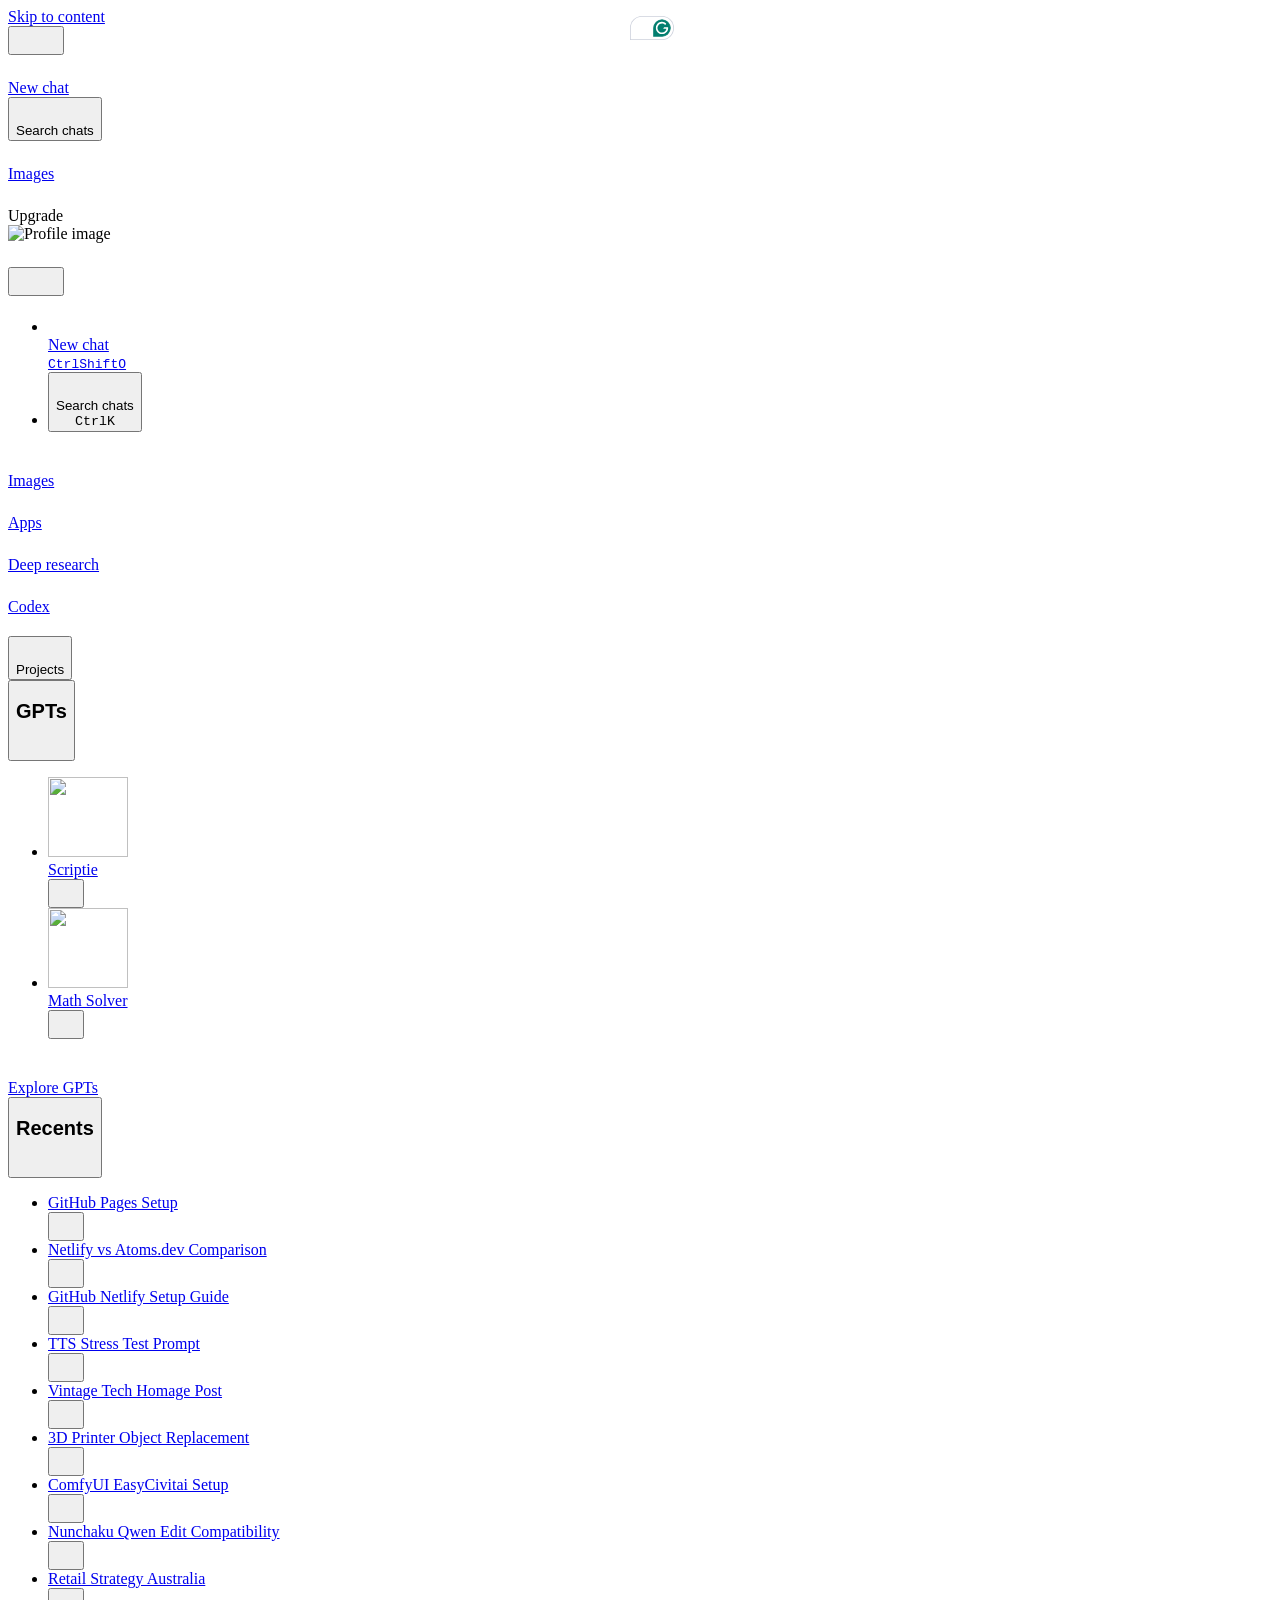
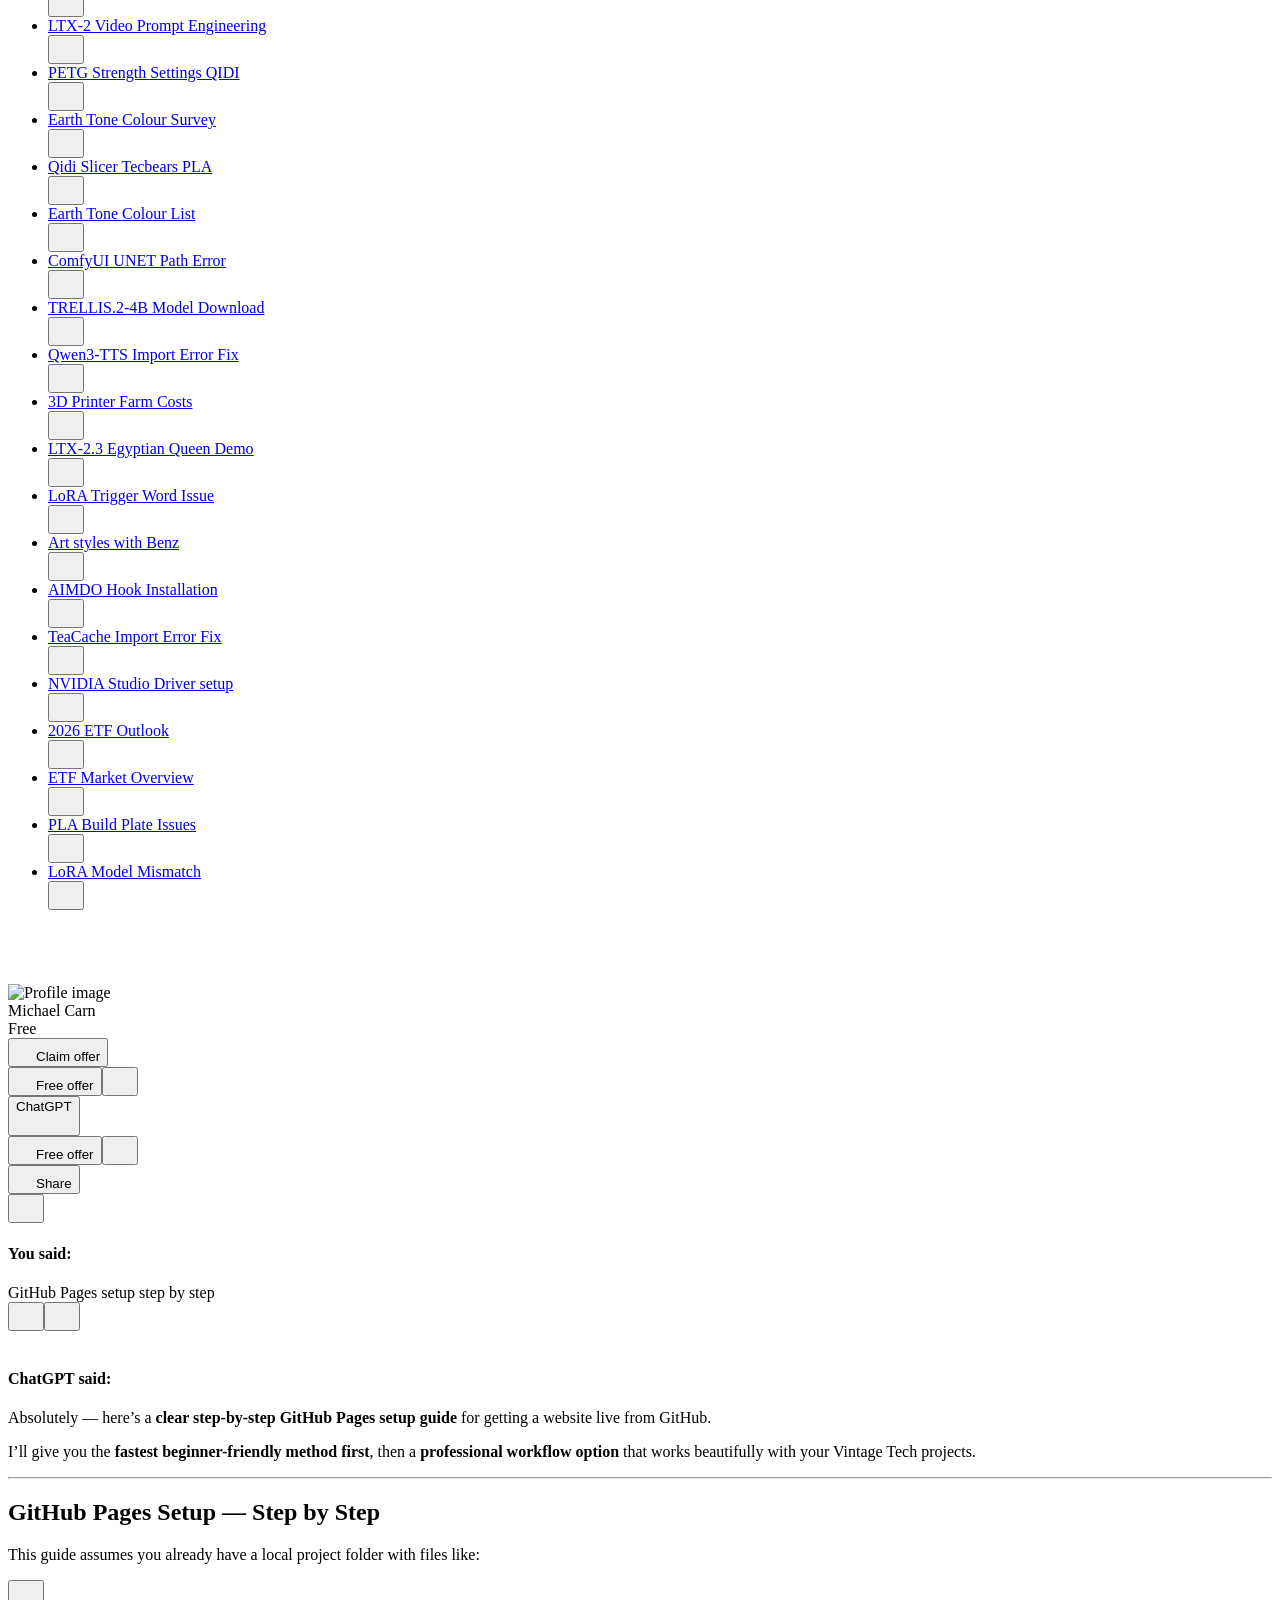
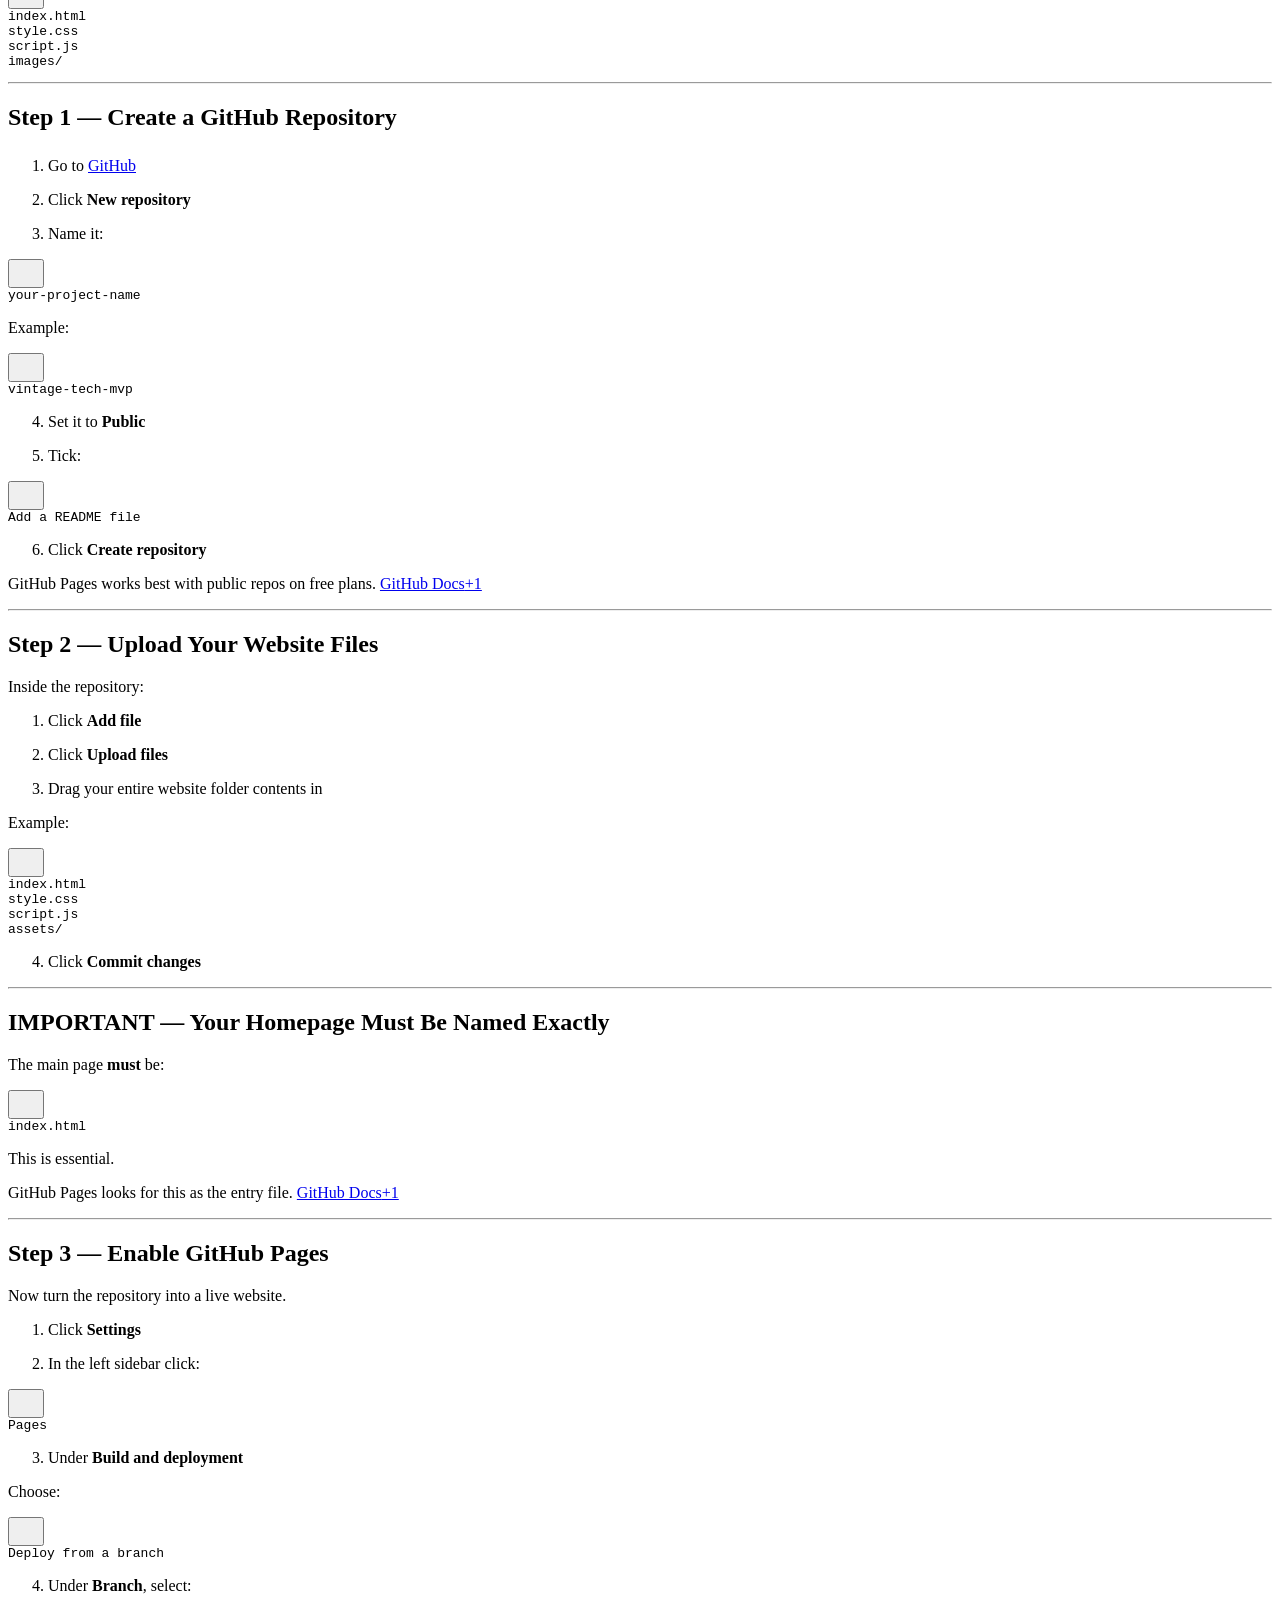
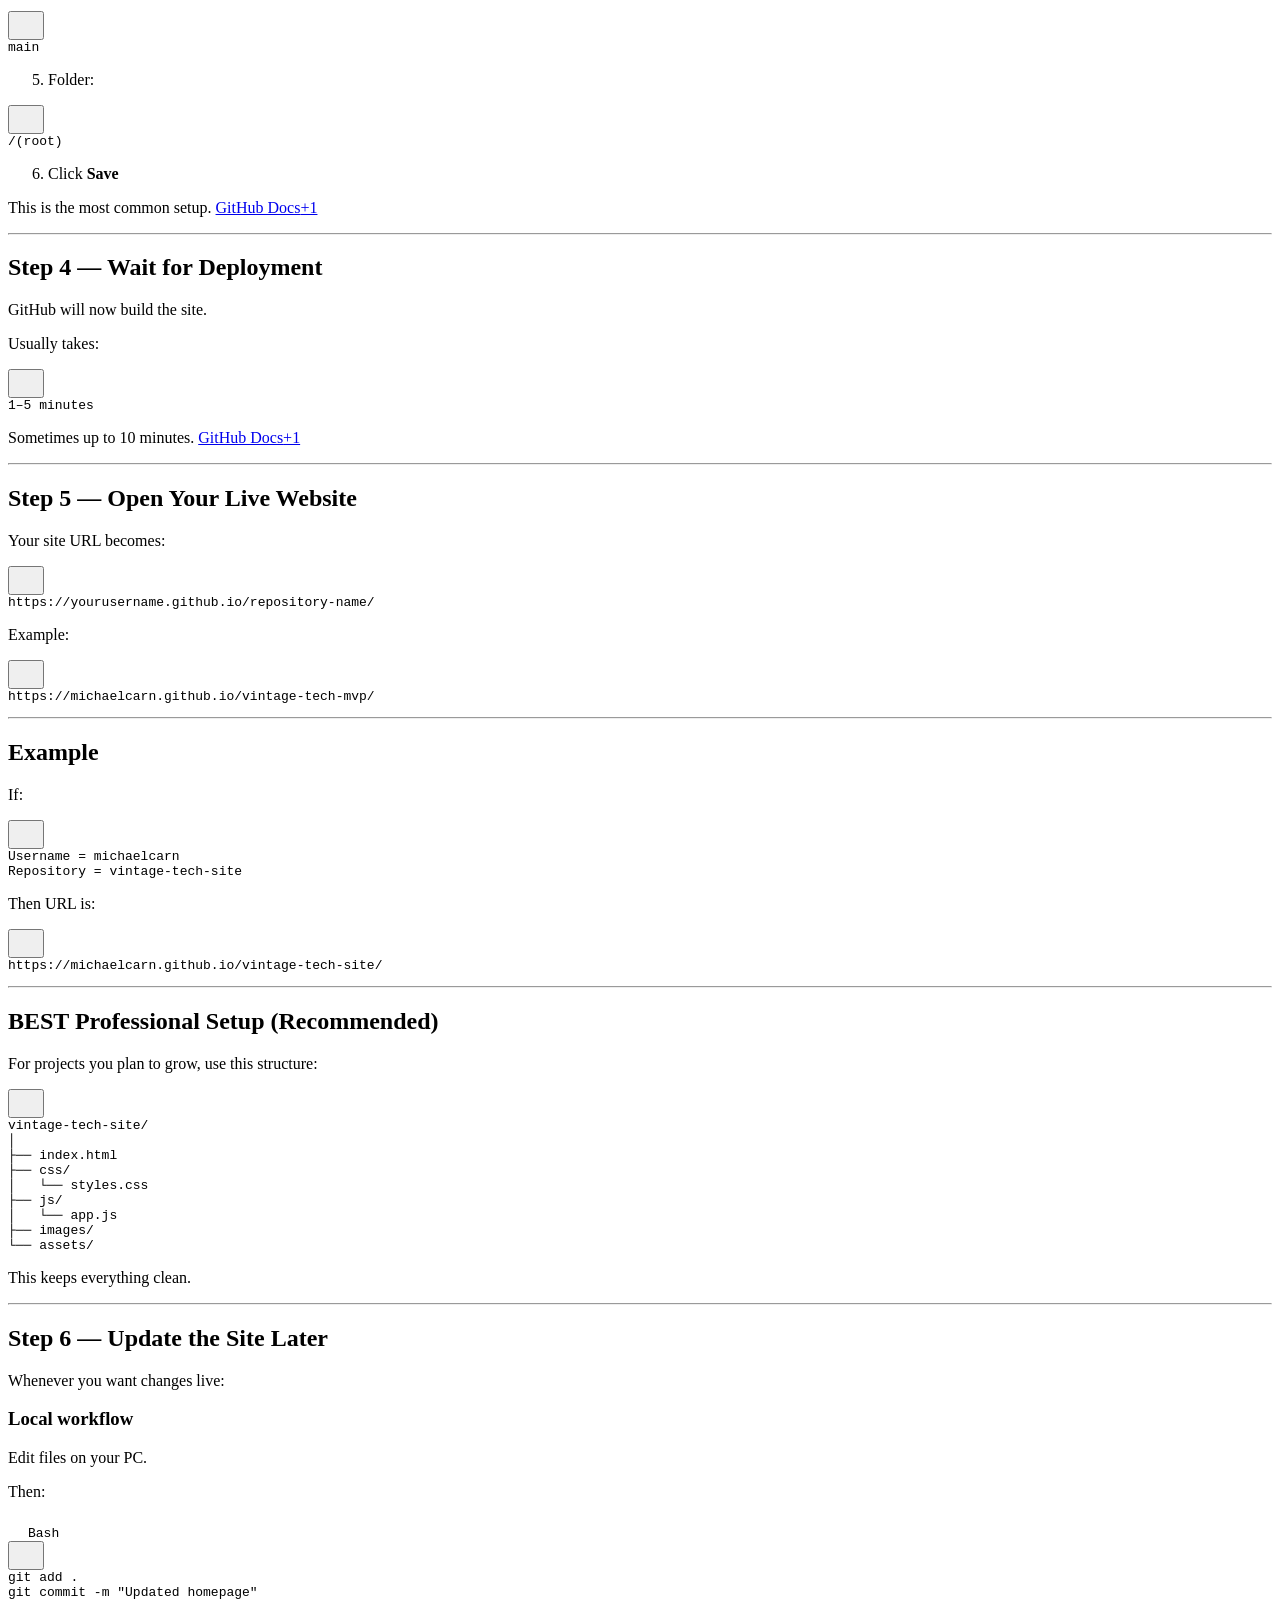
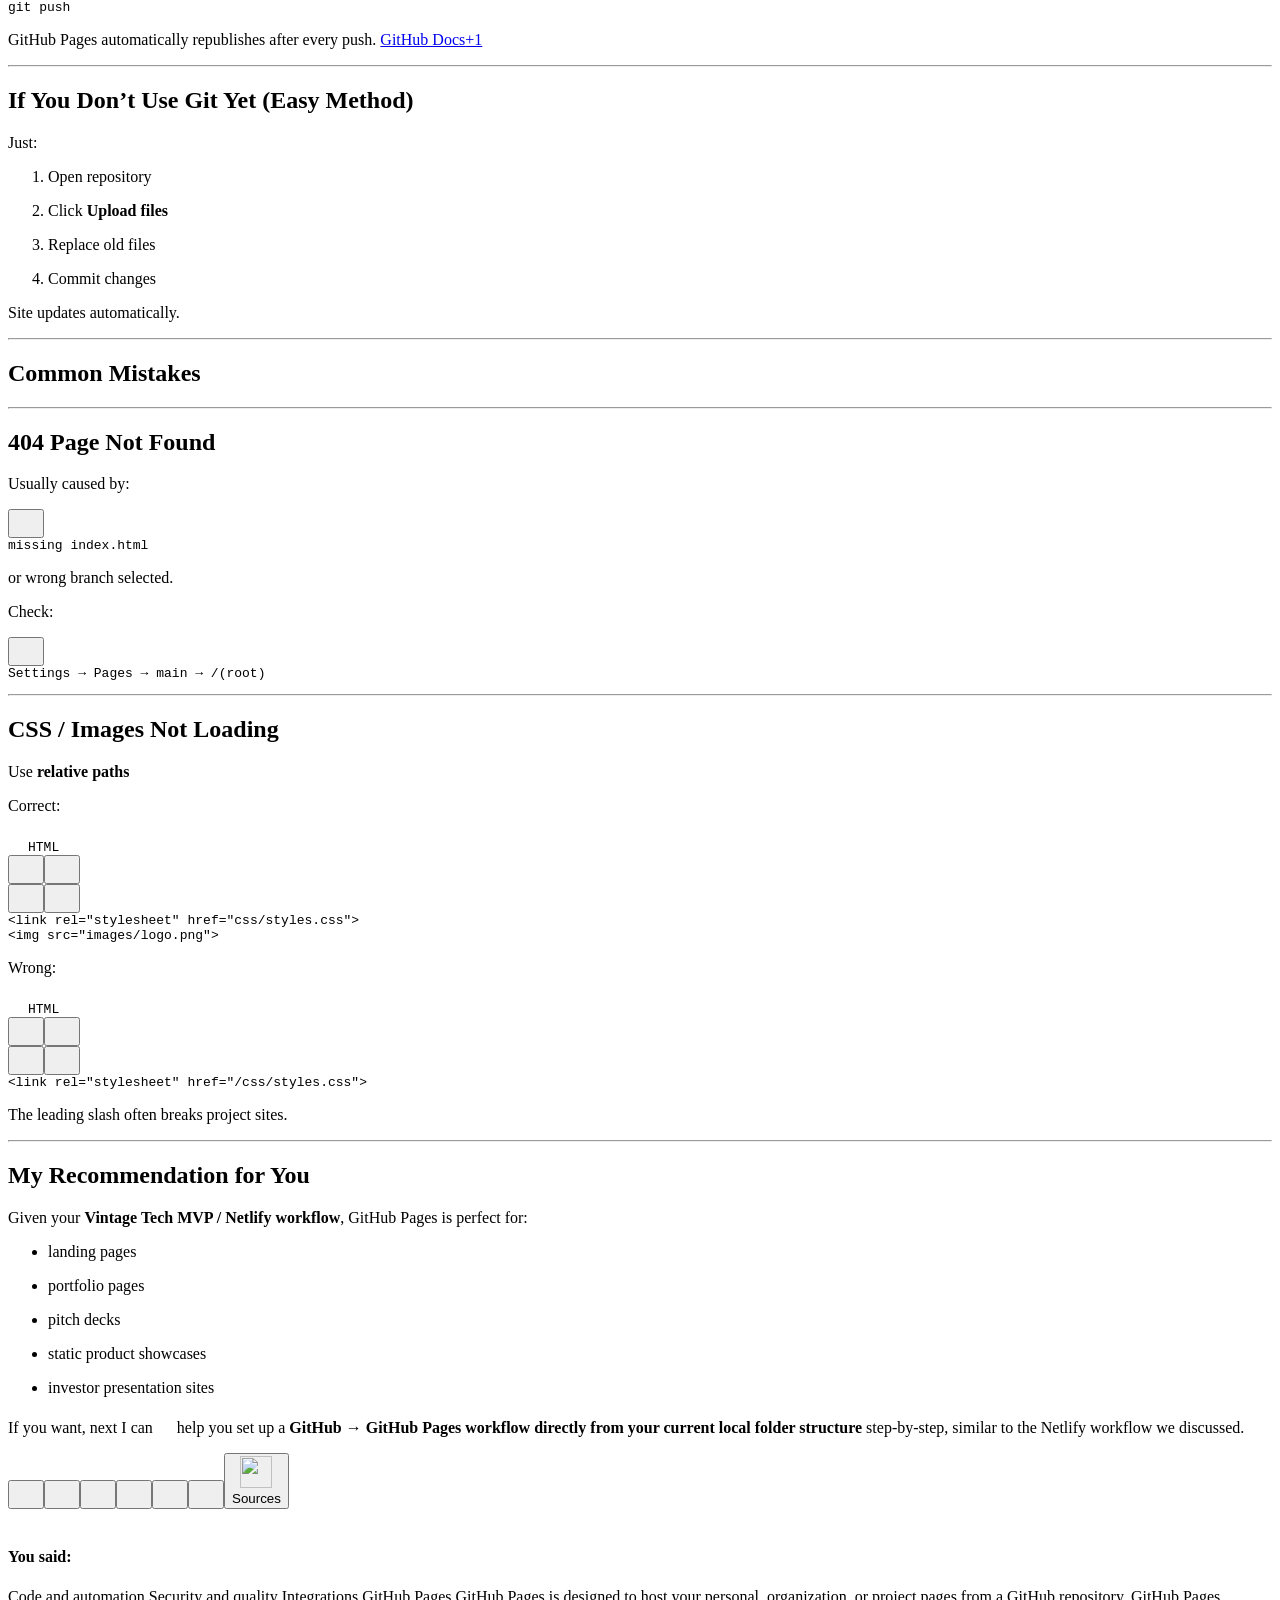
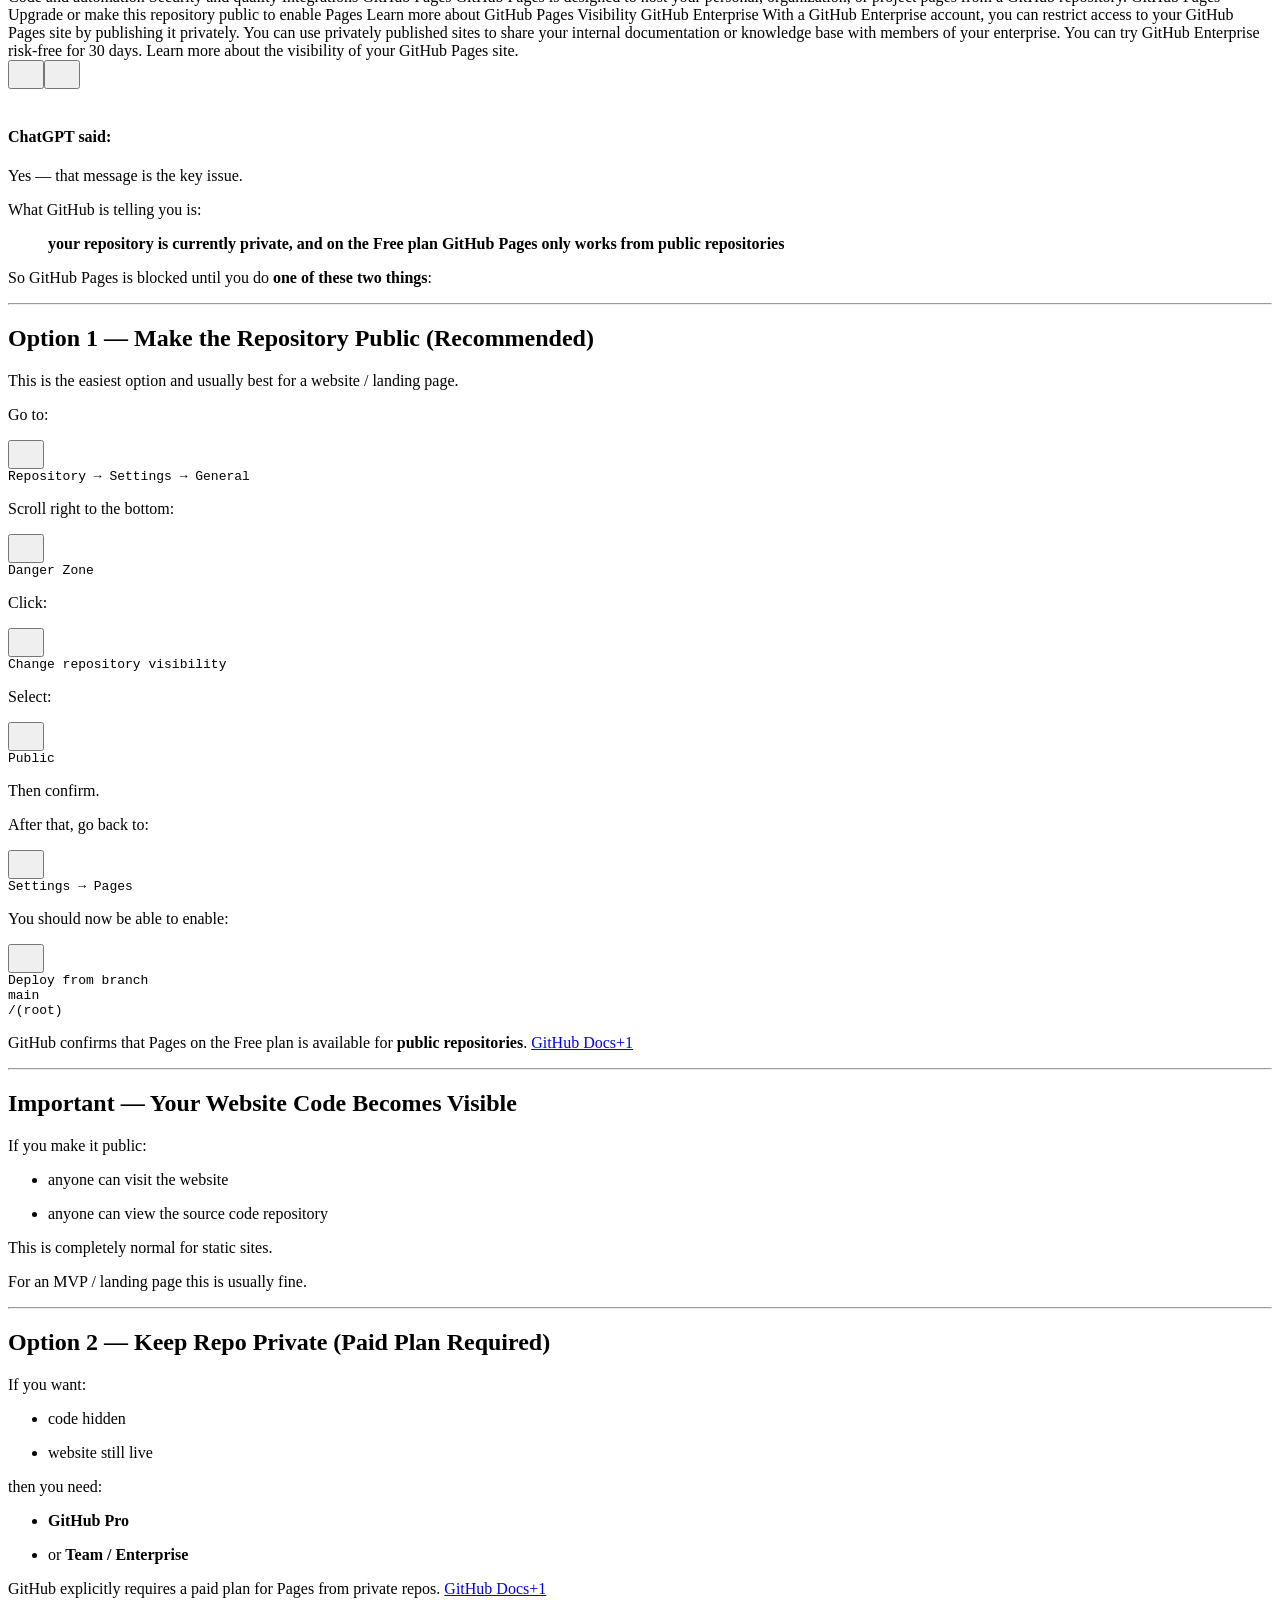
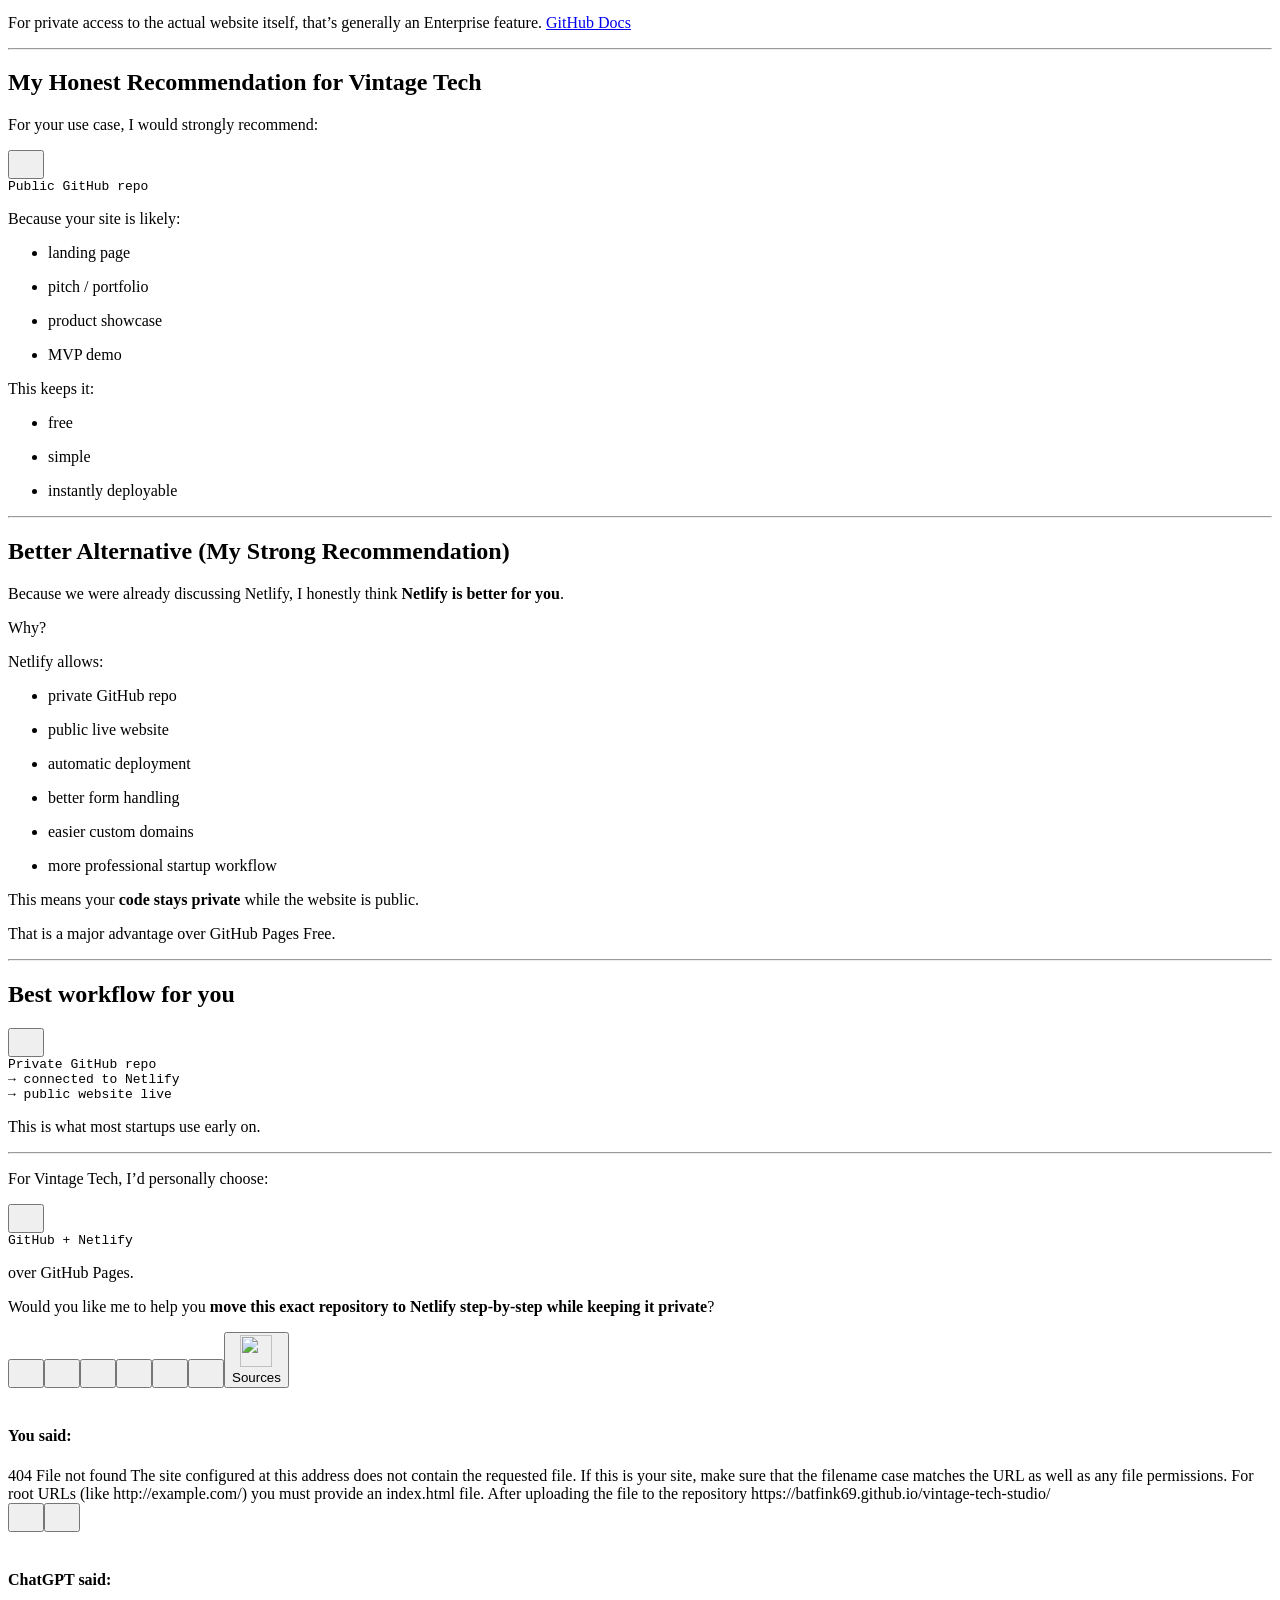
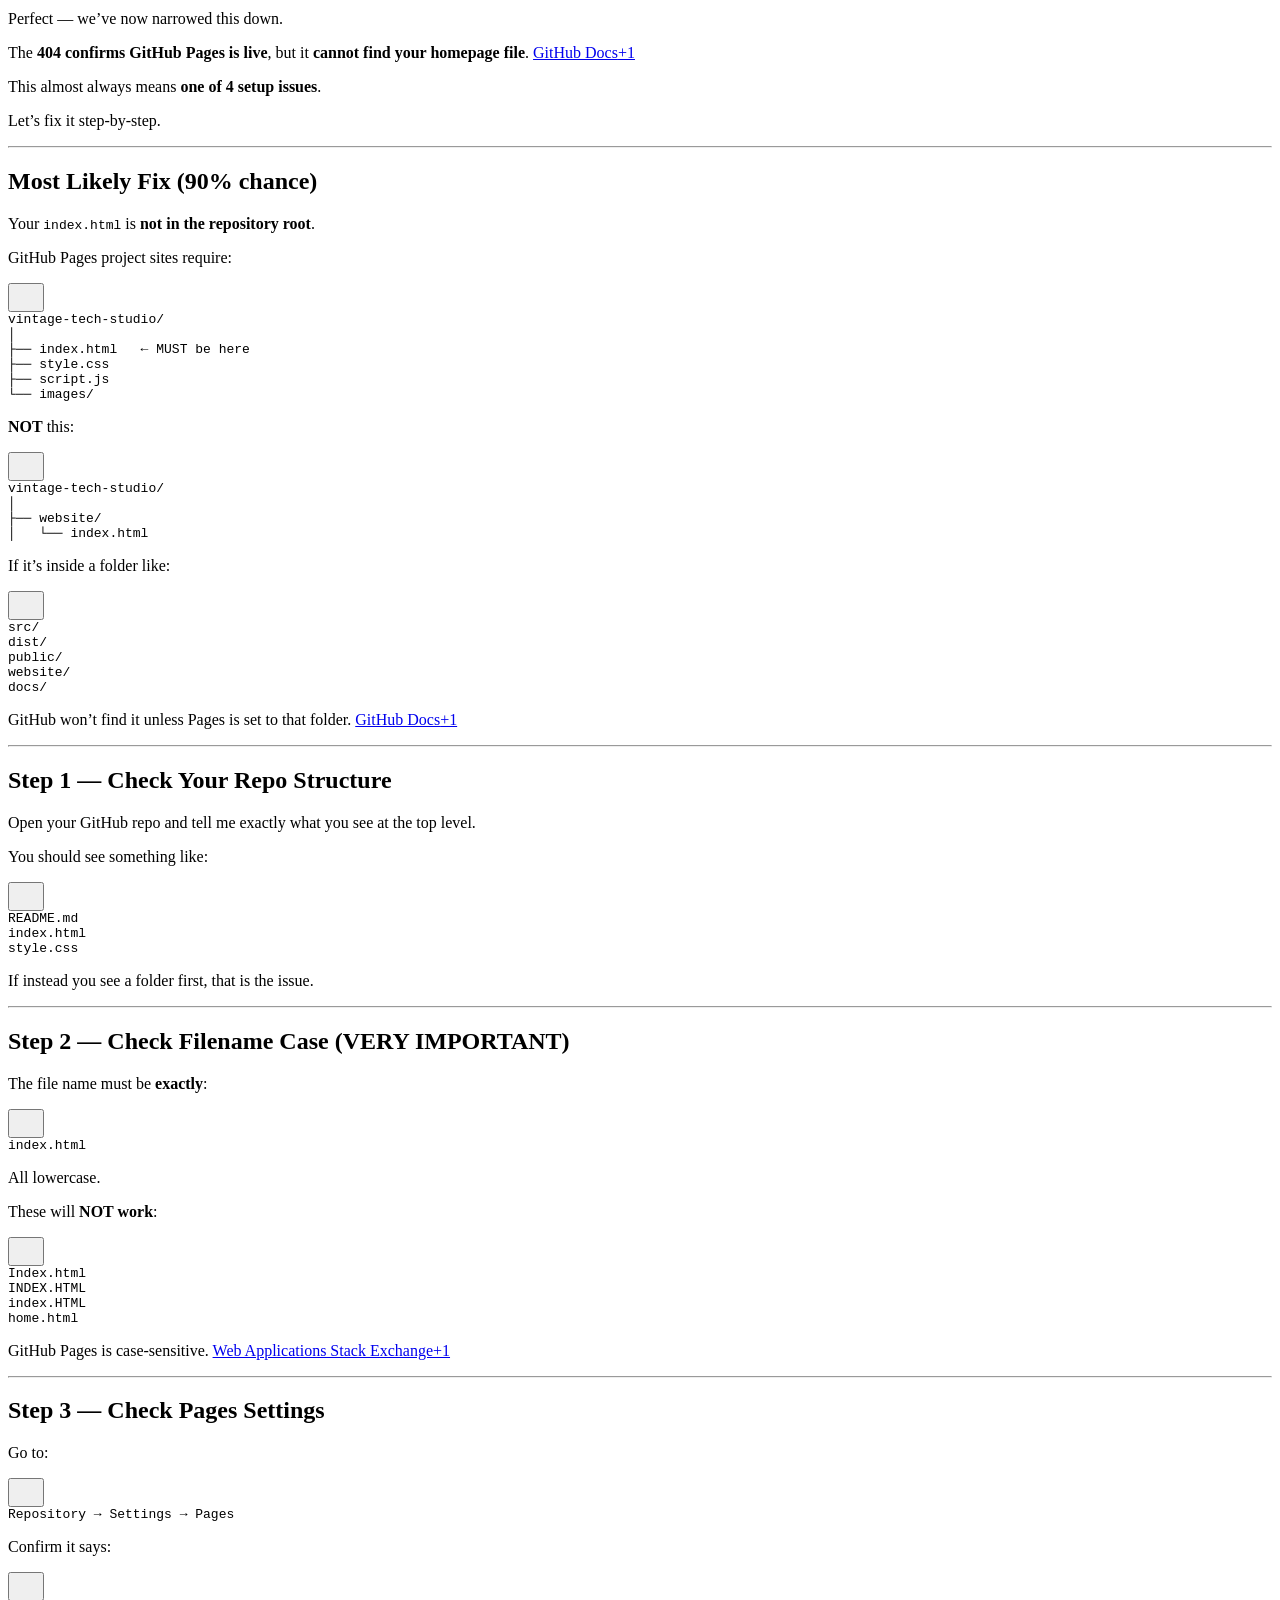
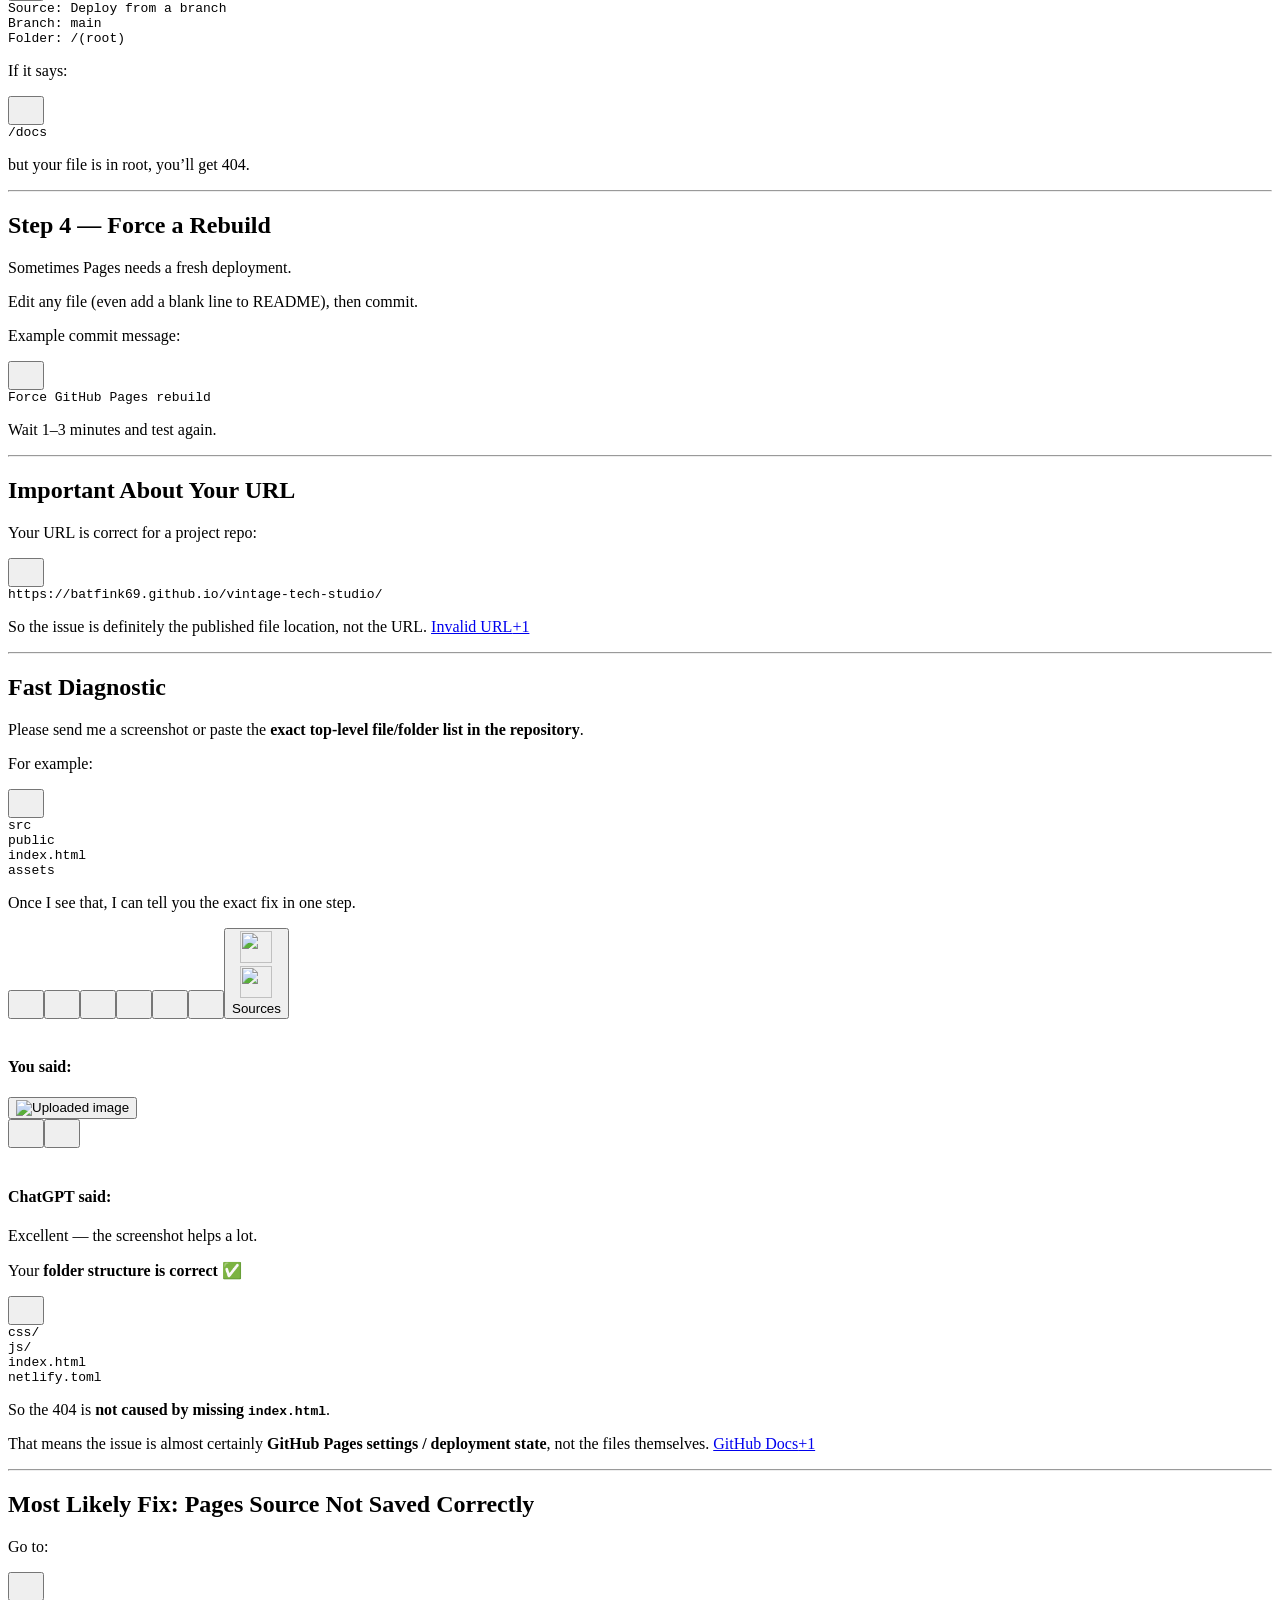
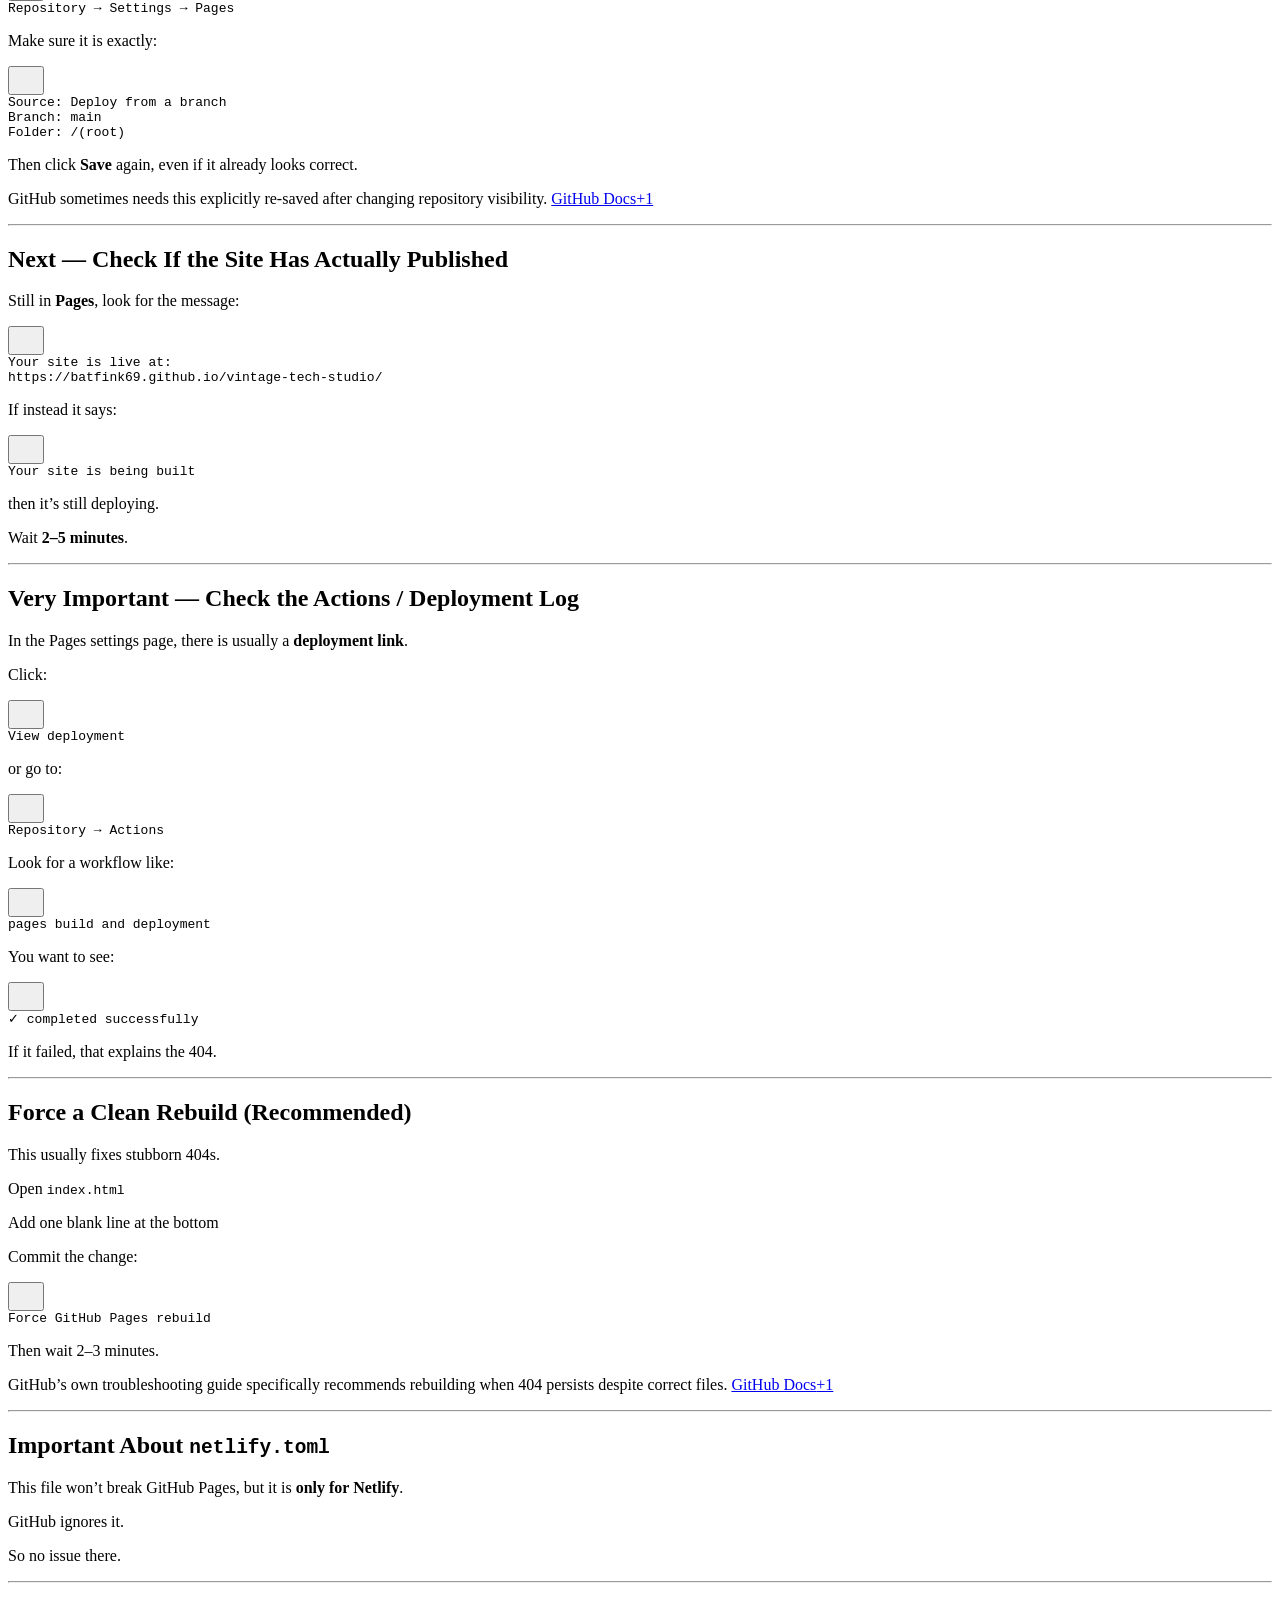
==== commit c60b9f36: "Add files via upload" ====
--- a/vintage-tech/index.html
+++ b/vintage-tech/index.html
@@ -1,578 +1,3618 @@
 <!DOCTYPE html>
-<html lang="en-AU">
-<head>
-  <meta charset="UTF-8">
-  <meta name="viewport" content="width=device-width, initial-scale=1.0">
-  <title>Vintage Tech — Studio &amp; Factory</title>
-  <meta name="description" content="Reverse engineering the past for the future. Vintage Tech is a Sydney-based studio and factory specialising in heritage design, precision engineering, and the Homage to Form art and design programme.">
-  <link rel="preconnect" href="https://fonts.googleapis.com">
-  <link rel="preconnect" href="https://fonts.gstatic.com" crossorigin>
-  <link href="https://fonts.googleapis.com/css2?family=Cormorant+Garamond:ital,wght@0,300;0,400;0,500;1,300;1,400;1,500&family=Barlow+Condensed:wght@200;300;400;500;600;700&family=Barlow:wght@200;300;400;500&family=Space+Mono:wght@400;700&display=swap" rel="stylesheet">
-  <link rel="stylesheet" href="css/style.css">
-</head>
-<body>
-
-  <!-- ═══════════════════════════════════════
-       NAVIGATION
-  ═══════════════════════════════════════ -->
-  <header class="nav" id="nav">
-    <div class="nav-inner">
-      <nav class="nav-left">
-        <a href="#studio" class="nav-link">The Studio</a>
-        <a href="#editions" class="nav-link">The Editions</a>
-        <a href="#factory" class="nav-link">The Factory</a>
-      </nav>
-      <div class="nav-brand">
-        <a href="#hero" class="nav-logo-wrap">
-          <div class="nav-logo-text">
-            <div class="brand-name">Vintage Tech</div>
-            <div class="brand-tag">Studio &middot; Factory</div>
-          </div>
-        </a>
-      </div>
-      <nav class="nav-right">
-        <a href="#journal" class="nav-link">Journal</a>
-        <a href="#commission" class="nav-cta">Commission</a>
-      </nav>
-    </div>
-  </header>
-
-  <!-- ═══════════════════════════════════════
-       SPLIT-SCREEN HERO
-  ═══════════════════════════════════════ -->
-  <section class="hero" id="hero">
-
-    <!-- Factory world — right / base layer -->
-    <div class="hero-factory" id="heroFactory">
-      <div class="factory-grid"></div>
-      <div class="factory-img" style="background-image:url('assets/images/placeholder-factory.jpg')"></div>
-    </div>
-
-    <!-- Studio world — left / clip layer -->
-    <div class="hero-studio" id="heroStudio">
-      <div class="studio-lines"></div>
-      <div class="studio-img" style="background-image:url('assets/images/placeholder-studio.jpg')"></div>
-    </div>
-
-    <!-- Dividing line -->
-    <div class="hero-divider" id="heroDivider">
-      <div class="divider-tick top"></div>
-      <div class="divider-tick bottom"></div>
-    </div>
-
-    <!-- Animated rotating diamond ON the divider line -->
-    <canvas class="hero-diamond-canvas" id="heroDiamond" width="130" height="104"></canvas>
-
-    <!-- Studio content — revealed on left drag -->
-    <div class="hero-content studio-content" id="studioContent">
-      <div class="hc-eyebrow">I — The Studio</div>
-      <h1 class="hc-headline studio-headline">Where<br>Form Finds<br><em>Its Story</em></h1>
-      <p class="hc-body">Form, vision, heritage and narrative — explored before a single part is made.</p>
-      <a href="#studio" class="hc-action studio-action">
-        <span class="action-arrow">→</span> Explore Studio
-      </a>
-    </div>
-
-    <!-- Factory content — revealed on right drag -->
-    <div class="hero-content factory-content" id="factoryContent">
-      <div class="hc-eyebrow factory-eyebrow">II — The Factory</div>
-      <h2 class="hc-headline factory-headline">Idea<br>Meets<br><span>Iron.</span></h2>
-      <p class="hc-body">Those ideas are engineered and manufactured to last.</p>
-      <a href="#factory" class="hc-action factory-action">
-        View Capabilities <span class="action-arrow">→</span>
-      </a>
-    </div>
-
-    <!-- Mantra — only placement on the site -->
-    <div class="hero-mantra">
-      <div class="mantra-past">Reverse engineering the past</div>
-      <div class="mantra-orn">
-        <span class="mantra-line"></span>
-        <span class="mantra-diamond"></span>
-        <span class="mantra-line"></span>
-      </div>
-      <div class="mantra-future">for the future</div>
-    </div>
-
-    <div class="hero-hint" id="heroHint">&larr;&nbsp; move to explore &nbsp;&rarr;</div>
-
-  </section>
-
-  <!-- ═══════════════════════════════════════
-       BRIDGE BAND
-  ═══════════════════════════════════════ -->
-  <div class="bridge" id="bridge">
-    <div class="bridge-studio">
-      <div class="bridge-world-label studio-label">The Studio</div>
-      <div class="bridge-desc">Where form, vision, heritage and narrative are explored</div>
-    </div>
-    <div class="bridge-centre">
-      <div class="bridge-mark">Vintage Tech</div>
-      <div class="bridge-orn">
-        <span class="b-line"></span>
-        <span class="b-diamond"></span>
-        <span class="b-line"></span>
-      </div>
-      <div class="bridge-location">Bondi Junction, Sydney</div>
-    </div>
-    <div class="bridge-factory">
-      <div class="bridge-world-label factory-label">The Factory</div>
-      <div class="bridge-desc">Where those ideas are engineered and manufactured</div>
-    </div>
-  </div>
-
-  <!-- ═══════════════════════════════════════
-       THE STUDIO
-  ═══════════════════════════════════════ -->
-  <section class="world-section studio-section" id="studio">
-    <div class="section-inner">
-
-      <div class="section-head">
-        <div class="section-num">I</div>
-        <div class="section-head-text">
-          <div class="section-eyebrow studio-eyebrow-text">The Studio</div>
-          <h2 class="section-title studio-title">Where Form,<br>Vision &amp; <em>Heritage</em><br>Are Explored</h2>
-        </div>
-        <div class="section-manifesto">
-          <blockquote class="studio-quote">
-            "We do not start with what it should look like. We start with what it should <strong>mean</strong> — and let form follow from there."
-          </blockquote>
-        </div>
-      </div>
-
-      <div class="disciplines-grid">
-        <div class="discipline-card">
-          <div class="dc-num">01</div>
-          <div class="dc-icon">
-            <svg width="32" height="32" viewBox="0 0 32 32" fill="none">
-              <rect x="3" y="3" width="26" height="26" stroke="rgba(74,158,106,0.35)" stroke-width="0.75"/>
-              <rect x="9" y="9" width="14" height="14" stroke="rgba(74,158,106,0.6)" stroke-width="0.75"/>
-              <line x1="16" y1="3" x2="16" y2="9" stroke="rgba(74,158,106,0.3)" stroke-width="0.75"/>
-              <line x1="16" y1="23" x2="16" y2="29" stroke="rgba(74,158,106,0.3)" stroke-width="0.75"/>
-            </svg>
-          </div>
-          <div class="dc-name">Form &amp; Object</div>
-          <div class="dc-desc">Industrial and product design rooted in material truth. Objects that justify their existence through considered form.</div>
-        </div>
-        <div class="discipline-card">
-          <div class="dc-num">02</div>
-          <div class="dc-icon">
-            <svg width="32" height="32" viewBox="0 0 32 32" fill="none">
-              <polygon points="16,2 30,28 2,28" stroke="rgba(74,158,106,0.35)" stroke-width="0.75" fill="none"/>
-              <line x1="16" y1="2" x2="16" y2="28" stroke="rgba(74,158,106,0.3)" stroke-width="0.5"/>
-            </svg>
-          </div>
-          <div class="dc-name">Vision &amp; Direction</div>
-          <div class="dc-desc">Creative strategy and design direction for brands operating at the edge of craft and modernity.</div>
-        </div>
-        <div class="discipline-card">
-          <div class="dc-num">03</div>
-          <div class="dc-icon">
-            <svg width="32" height="32" viewBox="0 0 32 32" fill="none">
-              <circle cx="16" cy="16" r="11" stroke="rgba(74,158,106,0.35)" stroke-width="0.75"/>
-              <circle cx="16" cy="16" r="5" fill="rgba(74,158,106,0.08)" stroke="rgba(74,158,106,0.5)" stroke-width="0.75"/>
-            </svg>
-          </div>
-          <div class="dc-name">Heritage &amp; Research</div>
-          <div class="dc-desc">Archival investigation, material provenance, and form analysis. Understanding what was made before reaching for the new.</div>
-        </div>
-        <div class="discipline-card">
-          <div class="dc-num">04</div>
-          <div class="dc-icon">
-            <svg width="32" height="32" viewBox="0 0 32 32" fill="none">
-              <line x1="3" y1="16" x2="29" y2="16" stroke="rgba(74,158,106,0.4)" stroke-width="0.75"/>
-              <line x1="16" y1="3" x2="16" y2="29" stroke="rgba(74,158,106,0.4)" stroke-width="0.75"/>
-              <rect x="10" y="10" width="12" height="12" fill="rgba(74,158,106,0.06)" stroke="rgba(74,158,106,0.3)" stroke-width="0.75"/>
-            </svg>
-          </div>
-          <div class="dc-name">Narrative &amp; Identity</div>
-          <div class="dc-desc">Brand systems and editorial language built to endure across decades. Identity with depth and material intelligence.</div>
-        </div>
-      </div>
-
-      <div class="process-strip">
-        <div class="process-step">
-          <div class="ps-num">01 — Immerse</div>
-          <div class="ps-name">Research</div>
-          <div class="ps-desc">Material history, cultural context, and the unspoken reasons a thing has always been made a certain way.</div>
-        </div>
-        <div class="process-step">
-          <div class="ps-num">02 — Conceive</div>
-          <div class="ps-name">Sketch</div>
-          <div class="ps-desc">Hand to paper, analogue first. The fastest ideas are rarely the right ones.</div>
-        </div>
-        <div class="process-step">
-          <div class="ps-num">03 — Resolve</div>
-          <div class="ps-name">Define</div>
-          <div class="ps-desc">From intention to specification. Every detail earned, every decision defended.</div>
-        </div>
-        <div class="process-step">
-          <div class="ps-num">04 — Handoff</div>
-          <div class="ps-name">Transmit</div>
-          <div class="ps-desc">The Studio passes the baton. The Factory takes the vision and makes it real.</div>
-        </div>
-      </div>
-
-    </div>
-  </section>
-
-  <!-- ═══════════════════════════════════════
-       THE EDITIONS
-  ═══════════════════════════════════════ -->
-  <section class="world-section editions-section" id="editions">
-    <div class="section-inner">
-
-      <div class="section-head editions-head">
-        <div class="section-num editions-num">II</div>
-        <div class="section-head-text">
-          <div class="section-eyebrow editions-eyebrow-text">The Editions</div>
-          <h2 class="section-title editions-title"><em>Homage to Form</em><br>&amp; Future Series</h2>
-        </div>
-        <div class="editions-intro">
-          <p class="editions-intro-text">An ongoing programme of art and design objects. Each series a numbered edition — thematically distinct, materially considered, fabricated at Vintage Tech.</p>
-          <a href="#commission" class="editions-trade-link">Trade Enquiries <span>→</span></a>
-        </div>
-      </div>
-
-      <!-- Series I -->
-      <div class="series-block">
-        <div class="series-label">Series I</div>
-        <div class="series-inner">
-          <div class="series-image-col">
-            <div class="series-img-placeholder">
-              <div class="sip-label">Homage to Form</div>
-              <div class="sip-sub">Photography coming</div>
-            </div>
-          </div>
-          <div class="series-text-col">
-            <div class="series-eyebrow">Art History &amp; the Technology of Making</div>
-            <h3 class="series-title"><em>Homage to Form</em></h3>
-            <div class="series-body">
-              <p>Form does not fade. It persists throughout time.</p>
-              <p>Long after a maker is gone, form remains — carrying forward decisions shaped by material, constraint, and intent. This is how knowledge moves across generations: not through instruction, but through what endures.</p>
-              <p>At Vintage Tech, reverse engineering the past begins with form.</p>
-            </div>
-            <div class="series-details">
-              <div class="sd-item">
-                <div class="sd-label">Medium</div>
-                <div class="sd-value">3D Fabricated, Hand-finished</div>
-              </div>
-              <div class="sd-item">
-                <div class="sd-label">Programme</div>
-                <div class="sd-value">Edition I — Ongoing</div>
-              </div>
-              <div class="sd-item">
-                <div class="sd-label">Available</div>
-                <div class="sd-value">Wholesale — Trade Registration</div>
-              </div>
-            </div>
-            <a href="#commission" class="series-cta">Register Trade Interest <span>→</span></a>
-          </div>
-        </div>
-      </div>
-
-      <!-- Future series placeholder -->
-      <div class="future-series">
-        <div class="fs-label">Future Series</div>
-        <div class="fs-desc">Subsequent series will explore distinct thematic territories — craft traditions, natural systems, industrial heritage, and beyond. Each a numbered edition under the Vintage Tech programme.</div>
-        <div class="fs-status">In Development</div>
-      </div>
-
-    </div>
-  </section>
-
-  <!-- ═══════════════════════════════════════
-       THE FACTORY
-  ═══════════════════════════════════════ -->
-  <section class="world-section factory-section" id="factory">
-    <div class="factory-grid-bg"></div>
-    <div class="section-inner">
-
-      <div class="section-head factory-head">
-        <div class="section-num factory-num">III</div>
-        <div class="section-head-text">
-          <div class="section-eyebrow factory-eyebrow-text">// The Factory</div>
-          <h2 class="section-title factory-title">Idea<br>Meets<br><span class="factory-accent">Iron.</span></h2>
-        </div>
-        <div class="factory-intro">
-          <p class="factory-intro-text">Where the Studio's vision meets the discipline of manufacture — toleranced, tested, built to outlast the era that imagined it.</p>
-        </div>
-      </div>
-
-      <!-- Object as Thread — Six Service Sequence -->
-      <div class="service-sequence">
-        <div class="seq-header">
-          <div class="seq-header-studio">Studio half — understand</div>
-          <div class="seq-divider-v"></div>
-          <div class="seq-header-factory">Factory half — make</div>
-        </div>
-
-        <div class="services-grid">
-
-          <!-- Studio services -->
-          <div class="service-card studio-service">
-            <div class="sc-num">01</div>
-            <div class="sc-name">3D Scanning</div>
-            <div class="sc-desc">Capturing what still exists of the original object with precision point-cloud technology.</div>
-            <div class="sc-tag">Capture</div>
-          </div>
-          <div class="service-card studio-service">
-            <div class="sc-num">02</div>
-            <div class="sc-name">Reverse Engineering</div>
-            <div class="sc-desc">Understanding how it was made, why it was made that way, and what principles governed its form.</div>
-            <div class="sc-tag">Understand</div>
-          </div>
-          <div class="service-card studio-service">
-            <div class="sc-num">03</div>
-            <div class="sc-name">AutoCAD Design</div>
-            <div class="sc-desc">Translating heritage understanding into a precise modern specification ready for manufacture.</div>
-            <div class="sc-tag">Specify</div>
-          </div>
-
-          <!-- Thread divider -->
-          <div class="thread-divider">
-            <div class="td-line"></div>
-            <div class="td-text">The Object as Thread</div>
-            <div class="td-line"></div>
-          </div>
-
-          <!-- Factory services -->
-          <div class="service-card factory-service">
-            <div class="sc-num">04</div>
-            <div class="sc-name">3D Printing &amp; Prototyping</div>
-            <div class="sc-desc">Testing the idea before committing to material. Rapid iteration on form and function.</div>
-            <div class="sc-tag factory-tag">Test</div>
-          </div>
-          <div class="service-card factory-service">
-            <div class="sc-num">05</div>
-            <div class="sc-name">CNC Machining 5-Axis</div>
-            <div class="sc-desc">Precision manufacture at modern tolerances. Complex geometries executed with exacting accuracy.</div>
-            <div class="sc-tag factory-tag">Manufacture</div>
-          </div>
-          <div class="service-card factory-service">
-            <div class="sc-num">06</div>
-            <div class="sc-name">Foundry Casting</div>
-            <div class="sc-desc">Recreating original material form and surface. The past remade in its own language.</div>
-            <div class="sc-tag factory-tag">Complete</div>
-          </div>
-
-        </div>
-
-        <!-- Specs bar -->
-        <div class="specs-bar">
-          <div class="spec-item">
-            <div class="spec-val">±0.005<span class="spec-u">mm</span></div>
-            <div class="spec-label">Tolerance</div>
-          </div>
-          <div class="spec-item">
-            <div class="spec-val">5<span class="spec-u">-axis</span></div>
-            <div class="spec-label">CNC Milling</div>
-          </div>
-          <div class="spec-item">
-            <div class="spec-val">72<span class="spec-u">hr</span></div>
-            <div class="spec-label">Rapid Proto</div>
-          </div>
-          <div class="spec-item">
-            <div class="spec-val">ISO<span class="spec-u"> 9001</span></div>
-            <div class="spec-label">Certified</div>
-          </div>
-        </div>
-
-      </div>
-
-      <!-- Bespoke Automotive -->
-      <div class="automotive-block">
-        <div class="auto-label">Specialisation</div>
-        <div class="auto-inner">
-          <div class="auto-text">
-            <h3 class="auto-title">Bespoke <em>Automotive</em></h3>
-            <p class="auto-desc">Classic and vintage automotive restoration represents the purest expression of what Vintage Tech does — a discipline where heritage, precision, and material intelligence converge in a single object that must perform as well as it endures.</p>
-            <a href="#commission" class="auto-cta">Discuss Your Project <span>→</span></a>
-          </div>
-          <div class="auto-img-placeholder">
-            <div class="aip-label">Automotive</div>
-            <div class="aip-sub">Photography coming</div>
-          </div>
-        </div>
-      </div>
-
-      <!-- Also includes -->
-      <div class="also-includes">
-        <div class="ai-label">Also includes</div>
-        <div class="ai-items">
-          <div class="ai-item">Mechanical Engineering Services</div>
-          <div class="ai-item">Sheet Metal Fabrication</div>
-          <div class="ai-item">Surface Finishing</div>
-          <div class="ai-item">CMM Inspection</div>
-          <div class="ai-item">Assembly</div>
-        </div>
-      </div>
-
-    </div>
-  </section>
-
-  <!-- ═══════════════════════════════════════
-       JOURNAL
-  ═══════════════════════════════════════ -->
-  <section class="journal-section" id="journal">
-    <div class="section-inner">
-
-      <div class="journal-head">
-        <div class="journal-eyebrow">The Journal</div>
-        <h2 class="journal-title">Ideas, Material Culture<br>&amp; <em>The Act of Making</em></h2>
-        <p class="journal-intro">Long-form writing on art history, heritage manufacture, AI and design, and the stories behind specific commissions. Vintage Tech's public editorial voice.</p>
-      </div>
-
-      <div class="journal-grid">
-
-        <div class="journal-card featured-card">
-          <div class="jc-img-placeholder featured-placeholder">
-            <div class="jp-label">Homage to Form</div>
-          </div>
-          <div class="jc-content">
-            <div class="jc-category">Homage to Form</div>
-            <h3 class="jc-title"><em>Form does not fade. It persists throughout time.</em></h3>
-            <p class="jc-excerpt">Introducing a new body of work from Vintage Tech. A series of sculptures shaped by our ongoing exploration of form, continuity, and contemporary making.</p>
-            <a href="https://www.vintagetech.com.au/3875/" target="_blank" class="jc-read">Read Essay <span>→</span></a>
-          </div>
-        </div>
-
-        <div class="journal-card">
-          <div class="jc-img-placeholder secondary-placeholder">
-            <div class="jp-label">Smart Factory</div>
-          </div>
-          <div class="jc-content">
-            <div class="jc-category">Smart Factory Series</div>
-            <h3 class="jc-title">The Future Forged: AI, Heritage, and a Sustainable Tomorrow</h3>
-            <p class="jc-excerpt">How artificial intelligence and advanced manufacturing are redefining what it means to preserve the past while building toward the future.</p>
-            <a href="https://www.vintagetech.com.au" target="_blank" class="jc-read">Read <span>→</span></a>
-          </div>
-        </div>
-
-        <div class="journal-card">
-          <div class="jc-img-placeholder tertiary-placeholder">
-            <div class="jp-label">Process</div>
-          </div>
-          <div class="jc-content">
-            <div class="jc-category">Material Stories</div>
-            <h3 class="jc-title">Recasting the Past: Innovative Approaches to Foundry Casting</h3>
-            <p class="jc-excerpt">The history behind casting techniques and how contemporary methods are allowing us to recreate what was once thought irreplaceable.</p>
-            <a href="https://www.vintagetech.com.au" target="_blank" class="jc-read">Read <span>→</span></a>
-          </div>
-        </div>
-
-      </div>
-
-      <div class="journal-footer">
-        <a href="https://www.vintagetech.com.au" target="_blank" class="all-articles">All Articles &amp; Features <span>→</span></a>
-      </div>
-
-    </div>
-  </section>
-
-  <!-- ═══════════════════════════════════════
-       COMMISSION
-  ═══════════════════════════════════════ -->
-  <section class="commission-section" id="commission">
-    <div class="section-inner">
-
-      <div class="commission-inner">
-        <div class="commission-text">
-          <div class="comm-eyebrow">All Pathways Lead Here</div>
-          <h2 class="comm-title">Commission</h2>
-          <div class="comm-orn">
-            <span class="co-line"></span>
-            <span class="co-diamond"></span>
-            <span class="co-line"></span>
-          </div>
-          <p class="comm-body">Whether you are working on a heritage restoration, a bespoke design project, or a trade enquiry for the Editions programme — every conversation begins here.</p>
-          <p class="comm-body">Tell us what you are trying to make. What it should outlast. What story it should carry.</p>
-        </div>
-
-        <form class="commission-form" name="commission" method="POST" data-netlify="true" data-netlify-honeypot="bot-field">
-          <input type="hidden" name="form-name" value="commission">
-          <p class="hidden"><label>Do not fill this in if you are human: <input name="bot-field"></label></p>
-
-          <div class="form-row">
-            <div class="form-field">
-              <label class="form-label">Name</label>
-              <input type="text" name="name" class="form-input" placeholder="Your name" required>
-            </div>
-            <div class="form-field">
-              <label class="form-label">Email</label>
-              <input type="email" name="email" class="form-input" placeholder="your@email.com" required>
-            </div>
-          </div>
-
-          <div class="form-field">
-            <label class="form-label">Enquiry Type</label>
-            <select name="enquiry-type" class="form-select">
-              <option value="">Select one</option>
-              <option value="studio">Studio — Design &amp; Creative Direction</option>
-              <option value="editions">Editions — Trade Registration</option>
-              <option value="factory">Factory — Engineering Commission</option>
-              <option value="automotive">Bespoke Automotive</option>
-              <option value="other">Other</option>
-            </select>
-          </div>
-
-          <div class="form-field">
-            <label class="form-label">Your Brief</label>
-            <textarea name="brief" class="form-textarea" rows="5" placeholder="What are you trying to make? What should it outlast? What story should it carry?" required></textarea>
-          </div>
-
-          <div class="form-field">
-            <label class="form-label">Organisation <span class="optional">(optional)</span></label>
-            <input type="text" name="organisation" class="form-input" placeholder="Business or studio name">
-          </div>
-
-          <button type="submit" class="form-submit">Send Enquiry <span>→</span></button>
-
-        </form>
-      </div>
-
-    </div>
-  </section>
-
-  <!-- ═══════════════════════════════════════
-       FOOTER
-  ═══════════════════════════════════════ -->
-  <footer class="site-footer">
-    <div class="footer-inner">
-      <div class="footer-brand">
-        <div class="footer-name">Vintage Tech</div>
-        <div class="footer-tag">Studio &amp; Factory</div>
-        <div class="footer-address">29 Newland St, Bondi Junction<br>Sydney NSW 2022, Australia</div>
-      </div>
-      <div class="footer-nav">
-        <div class="fn-col">
-          <div class="fn-head">Navigate</div>
-          <a href="#studio" class="fn-link">The Studio</a>
-          <a href="#editions" class="fn-link">The Editions</a>
-          <a href="#factory" class="fn-link">The Factory</a>
-          <a href="#journal" class="fn-link">Journal</a>
-          <a href="#commission" class="fn-link">Commission</a>
-        </div>
-        <div class="fn-col">
-          <div class="fn-head">Connect</div>
-          <a href="https://www.linkedin.com/company/vintage_tech/" target="_blank" class="fn-link">LinkedIn</a>
-          <a href="https://www.instagram.com/vintagetechengineer/" target="_blank" class="fn-link">Instagram</a>
-          <a href="https://www.facebook.com/profile.php?id=100091513103515" target="_blank" class="fn-link">Facebook</a>
-          <a href="mailto:info@vintagetech.com.au" class="fn-link">Email Us</a>
-        </div>
-        <div class="fn-col">
-          <div class="fn-head">Legal</div>
-          <a href="https://www.vintagetech.com.au/index.php/privacy-policy/" target="_blank" class="fn-link">Privacy Policy</a>
-          <a href="#commission" class="fn-link">Terms</a>
-        </div>
-      </div>
-    </div>
-    <div class="footer-base">
-      <div class="footer-copy">&copy; 2025 Vintage Tech. All rights reserved.</div>
-      <div class="footer-mantra-small">Reverse engineering the past for the future</div>
-    </div>
-  </footer>
-
-  <script src="js/main.js"></script>
-</body>
-</html>
+<!-- saved from url=(0058)https://chatgpt.com/c/69d9a843-35cc-8323-a687-a2dd66647799 -->
+<html lang="en-US" data-build="prod-9dfc6c0f911ea93181e899159f336fe8bece0804" data-seq="5809102" data-contrast="default" dir="ltr" data-jsp="true" class="light" data-chat-theme="default" style="color-scheme: light; --cot-shimmer-duration: 1400ms;"><head><meta http-equiv="Content-Type" content="text/html; charset=UTF-8"><style>.ͼ5 {background-color: var(--gray-0); color: var(--gray-950);}
+.ͼ5 .cm-content {caret-color: var(--gray-950);}
+.ͼ5 .cm-cursor, .ͼ5 .cm-dropCursor {border-left-color: var(--gray-950);}
+.ͼ5.cm-focused .cm-selectionBackgroundm .cm-selectionBackground, .ͼ5 .cm-content ::selection {background-color: var(--blue-a50);}
+.ͼ5 .cm-activeLine {background-color: var(--gray-50);}
+.ͼ5 .cm-gutters {background-color: var(--gray-25); color: var(--gray-500);}
+.ͼ5 .cm-activeLineGutter {background-color: var(--gray-50);}
+.ͼ6 {color: var(--gray-550); font-style: italic;}
+.ͼ7 {color: var(--blue-600);}
+.ͼ8 {color: var(--pink-600);}
+.ͼ9 {color: var(--yellow-600);}
+.ͼa {color: var(--red-600);}
+.ͼb {color: var(--orange-600);}
+.ͼc {color: var(--green-600);}
+.ͼd {color: var(--orange-600);}
+.ͼe {color: var(--purple-600);}
+.ͼf {color: var(--yellow-600);}
+.ͼg {color: var(--blue-600);}
+.ͼh {color: var(--blue-600); text-decoration: underline;}
+.ͼi {color: var(--red-600); text-decoration: underline;}
+.ͼj .cm-lineNumbers .cm-gutterElement {padding-left: 8px;}
+.ͼj .cm-cursor, .ͼj .cm-dropCursor {border-left-width: 2px;}
+.ͼj .cm-matchingBracket {outline: 1px solid var(--blue-600); color: inherit;}
+.ͼj .cm-nonmatchingBracket {outline: 1px solid var(--red-600); color: inherit;}
+</style><meta name="viewport" content="width=device-width, initial-scale=1, viewport-fit=cover"><link rel="preload" as="image" href="https://lh3.googleusercontent.com/a/ACg8ocIIsKoxIaB_7l0dl1deycqNk2Z2fLxjTzlpFCHj2xMoA6F9cA=s96-c" referrerpolicy="no-referrer"><title>GitHub Pages Setup</title><meta property="og:title" content="ChatGPT"><meta property="og:image" content="https://cdn.openai.com/chatgpt/share-og.png"><link rel="preconnect" href="https://ab.chatgpt.com/"><meta name="robots" content="index, follow"><meta name="apple-itunes-app" content="app-id=6448311069"><meta name="dd-trace-id" content="3002795174372857065"><meta name="dd-trace-time" content="1775874409231"><link rel="icon" href="https://chatgpt.com/favicon.ico" sizes="any"><link rel="icon" href="https://chatgpt.com/cdn/assets/favicon-eex17e9e.ico" sizes="48x48"><link rel="icon" href="https://chatgpt.com/cdn/assets/favicon-l4nq08hd.svg" type="image/svg+xml"><link rel="icon" href="https://chatgpt.com/cdn/assets/favicon-l4nq08hd.svg" type="image/svg+xml" media="(prefers-color-scheme: dark)"><link rel="icon" href="https://chatgpt.com/cdn/assets/favicon-48x48-0tm76ul0.webp" type="image/png" sizes="48x48"><link rel="apple-touch-icon" sizes="180x180" href="https://chatgpt.com/cdn/assets/favicon-180x180-kqq5ndm1.webp"><meta name="description" content="ChatGPT is your AI chatbot for everyday use. Chat with the most advanced AI to explore ideas, solve problems, and learn faster."><meta name="keyword" content="ai chat,ai,chap gpt,chat gbt,chat gpt 3,chat gpt login,chat gpt website,chat gpt,chat gtp,chat openai,chat,chatai,chatbot gpt,chatg,chatgpt login,chatgpt,gpt chat,open ai,openai chat,openai chatgpt,openai"><meta property="og:description" content="ChatGPT helps you get answers, find inspiration, and be more productive."><meta property="og:url" content="https://chatgpt.com/"><meta property="og:site_name" content="ChatGPT"><link rel="alternate" hreflang="am" href="https://chatgpt.com/c/69d9a843-35cc-8323-a687-a2dd66647799?locale=am"><link rel="alternate" hreflang="ar" href="https://chatgpt.com/c/69d9a843-35cc-8323-a687-a2dd66647799?locale=ar"><link rel="alternate" hreflang="bg-BG" href="https://chatgpt.com/c/69d9a843-35cc-8323-a687-a2dd66647799?locale=bg-BG"><link rel="alternate" hreflang="bn-BD" href="https://chatgpt.com/c/69d9a843-35cc-8323-a687-a2dd66647799?locale=bn-BD"><link rel="alternate" hreflang="bs-BA" href="https://chatgpt.com/c/69d9a843-35cc-8323-a687-a2dd66647799?locale=bs-BA"><link rel="alternate" hreflang="ca-ES" href="https://chatgpt.com/c/69d9a843-35cc-8323-a687-a2dd66647799?locale=ca-ES"><link rel="alternate" hreflang="cs-CZ" href="https://chatgpt.com/c/69d9a843-35cc-8323-a687-a2dd66647799?locale=cs-CZ"><link rel="alternate" hreflang="da-DK" href="https://chatgpt.com/c/69d9a843-35cc-8323-a687-a2dd66647799?locale=da-DK"><link rel="alternate" hreflang="de-DE" href="https://chatgpt.com/c/69d9a843-35cc-8323-a687-a2dd66647799?locale=de-DE"><link rel="alternate" hreflang="el-GR" href="https://chatgpt.com/c/69d9a843-35cc-8323-a687-a2dd66647799?locale=el-GR"><link rel="alternate" hreflang="en-US" href="https://chatgpt.com/c/69d9a843-35cc-8323-a687-a2dd66647799"><link rel="alternate" hreflang="es-ES" href="https://chatgpt.com/c/69d9a843-35cc-8323-a687-a2dd66647799?locale=es-ES"><link rel="alternate" hreflang="es-419" href="https://chatgpt.com/c/69d9a843-35cc-8323-a687-a2dd66647799?locale=es-419"><link rel="alternate" hreflang="et-EE" href="https://chatgpt.com/c/69d9a843-35cc-8323-a687-a2dd66647799?locale=et-EE"><link rel="alternate" hreflang="fa" href="https://chatgpt.com/c/69d9a843-35cc-8323-a687-a2dd66647799?locale=fa"><link rel="alternate" hreflang="fi-FI" href="https://chatgpt.com/c/69d9a843-35cc-8323-a687-a2dd66647799?locale=fi-FI"><link rel="alternate" hreflang="fr-FR" href="https://chatgpt.com/c/69d9a843-35cc-8323-a687-a2dd66647799?locale=fr-FR"><link rel="alternate" hreflang="fr-CA" href="https://chatgpt.com/c/69d9a843-35cc-8323-a687-a2dd66647799?locale=fr-CA"><link rel="alternate" hreflang="gu-IN" href="https://chatgpt.com/c/69d9a843-35cc-8323-a687-a2dd66647799?locale=gu-IN"><link rel="alternate" hreflang="hi-IN" href="https://chatgpt.com/c/69d9a843-35cc-8323-a687-a2dd66647799?locale=hi-IN"><link rel="alternate" hreflang="hr-HR" href="https://chatgpt.com/c/69d9a843-35cc-8323-a687-a2dd66647799?locale=hr-HR"><link rel="alternate" hreflang="hu-HU" href="https://chatgpt.com/c/69d9a843-35cc-8323-a687-a2dd66647799?locale=hu-HU"><link rel="alternate" hreflang="hy-AM" href="https://chatgpt.com/c/69d9a843-35cc-8323-a687-a2dd66647799?locale=hy-AM"><link rel="alternate" hreflang="id-ID" href="https://chatgpt.com/c/69d9a843-35cc-8323-a687-a2dd66647799?locale=id-ID"><link rel="alternate" hreflang="is-IS" href="https://chatgpt.com/c/69d9a843-35cc-8323-a687-a2dd66647799?locale=is-IS"><link rel="alternate" hreflang="it-IT" href="https://chatgpt.com/c/69d9a843-35cc-8323-a687-a2dd66647799?locale=it-IT"><link rel="alternate" hreflang="ja-JP" href="https://chatgpt.com/c/69d9a843-35cc-8323-a687-a2dd66647799?locale=ja-JP"><link rel="alternate" hreflang="ka-GE" href="https://chatgpt.com/c/69d9a843-35cc-8323-a687-a2dd66647799?locale=ka-GE"><link rel="alternate" hreflang="kk" href="https://chatgpt.com/c/69d9a843-35cc-8323-a687-a2dd66647799?locale=kk"><link rel="alternate" hreflang="kn-IN" href="https://chatgpt.com/c/69d9a843-35cc-8323-a687-a2dd66647799?locale=kn-IN"><link rel="alternate" hreflang="ko-KR" href="https://chatgpt.com/c/69d9a843-35cc-8323-a687-a2dd66647799?locale=ko-KR"><link rel="alternate" hreflang="lt" href="https://chatgpt.com/c/69d9a843-35cc-8323-a687-a2dd66647799?locale=lt"><link rel="alternate" hreflang="lv-LV" href="https://chatgpt.com/c/69d9a843-35cc-8323-a687-a2dd66647799?locale=lv-LV"><link rel="alternate" hreflang="mk-MK" href="https://chatgpt.com/c/69d9a843-35cc-8323-a687-a2dd66647799?locale=mk-MK"><link rel="alternate" hreflang="ml" href="https://chatgpt.com/c/69d9a843-35cc-8323-a687-a2dd66647799?locale=ml"><link rel="alternate" hreflang="mn" href="https://chatgpt.com/c/69d9a843-35cc-8323-a687-a2dd66647799?locale=mn"><link rel="alternate" hreflang="mr-IN" href="https://chatgpt.com/c/69d9a843-35cc-8323-a687-a2dd66647799?locale=mr-IN"><link rel="alternate" hreflang="ms-MY" href="https://chatgpt.com/c/69d9a843-35cc-8323-a687-a2dd66647799?locale=ms-MY"><link rel="alternate" hreflang="my-MM" href="https://chatgpt.com/c/69d9a843-35cc-8323-a687-a2dd66647799?locale=my-MM"><link rel="alternate" hreflang="nb-NO" href="https://chatgpt.com/c/69d9a843-35cc-8323-a687-a2dd66647799?locale=nb-NO"><link rel="alternate" hreflang="nl-NL" href="https://chatgpt.com/c/69d9a843-35cc-8323-a687-a2dd66647799?locale=nl-NL"><link rel="alternate" hreflang="pa" href="https://chatgpt.com/c/69d9a843-35cc-8323-a687-a2dd66647799?locale=pa"><link rel="alternate" hreflang="pl-PL" href="https://chatgpt.com/c/69d9a843-35cc-8323-a687-a2dd66647799?locale=pl-PL"><link rel="alternate" hreflang="pt-BR" href="https://chatgpt.com/c/69d9a843-35cc-8323-a687-a2dd66647799?locale=pt-BR"><link rel="alternate" hreflang="pt-PT" href="https://chatgpt.com/c/69d9a843-35cc-8323-a687-a2dd66647799?locale=pt-PT"><link rel="alternate" hreflang="ro-RO" href="https://chatgpt.com/c/69d9a843-35cc-8323-a687-a2dd66647799?locale=ro-RO"><link rel="alternate" hreflang="ru-RU" href="https://chatgpt.com/c/69d9a843-35cc-8323-a687-a2dd66647799?locale=ru-RU"><link rel="alternate" hreflang="sk-SK" href="https://chatgpt.com/c/69d9a843-35cc-8323-a687-a2dd66647799?locale=sk-SK"><link rel="alternate" hreflang="sl-SI" href="https://chatgpt.com/c/69d9a843-35cc-8323-a687-a2dd66647799?locale=sl-SI"><link rel="alternate" hreflang="so-SO" href="https://chatgpt.com/c/69d9a843-35cc-8323-a687-a2dd66647799?locale=so-SO"><link rel="alternate" hreflang="sq-AL" href="https://chatgpt.com/c/69d9a843-35cc-8323-a687-a2dd66647799?locale=sq-AL"><link rel="alternate" hreflang="sr-RS" href="https://chatgpt.com/c/69d9a843-35cc-8323-a687-a2dd66647799?locale=sr-RS"><link rel="alternate" hreflang="sv-SE" href="https://chatgpt.com/c/69d9a843-35cc-8323-a687-a2dd66647799?locale=sv-SE"><link rel="alternate" hreflang="sw-TZ" href="https://chatgpt.com/c/69d9a843-35cc-8323-a687-a2dd66647799?locale=sw-TZ"><link rel="alternate" hreflang="ta-IN" href="https://chatgpt.com/c/69d9a843-35cc-8323-a687-a2dd66647799?locale=ta-IN"><link rel="alternate" hreflang="te-IN" href="https://chatgpt.com/c/69d9a843-35cc-8323-a687-a2dd66647799?locale=te-IN"><link rel="alternate" hreflang="th-TH" href="https://chatgpt.com/c/69d9a843-35cc-8323-a687-a2dd66647799?locale=th-TH"><link rel="alternate" hreflang="tl" href="https://chatgpt.com/c/69d9a843-35cc-8323-a687-a2dd66647799?locale=tl"><link rel="alternate" hreflang="tr-TR" href="https://chatgpt.com/c/69d9a843-35cc-8323-a687-a2dd66647799?locale=tr-TR"><link rel="alternate" hreflang="uk-UA" href="https://chatgpt.com/c/69d9a843-35cc-8323-a687-a2dd66647799?locale=uk-UA"><link rel="alternate" hreflang="ur" href="https://chatgpt.com/c/69d9a843-35cc-8323-a687-a2dd66647799?locale=ur"><link rel="alternate" hreflang="vi-VN" href="https://chatgpt.com/c/69d9a843-35cc-8323-a687-a2dd66647799?locale=vi-VN"><link rel="alternate" hreflang="zh-CN" href="https://chatgpt.com/c/69d9a843-35cc-8323-a687-a2dd66647799?locale=zh-CN"><link rel="alternate" hreflang="zh-TW" href="https://chatgpt.com/c/69d9a843-35cc-8323-a687-a2dd66647799?locale=zh-TW"><link rel="alternate" hreflang="zh-HK" href="https://chatgpt.com/c/69d9a843-35cc-8323-a687-a2dd66647799?locale=zh-HK"><link rel="alternate" hreflang="x-default" href="https://chatgpt.com/c/69d9a843-35cc-8323-a687-a2dd66647799"><link rel="canonical" href="https://chatgpt.com/c/69d9a843-35cc-8323-a687-a2dd66647799"><link rel="modulepreload" href="https://chatgpt.com/cdn/assets/manifest-c10a8d59.js"><link rel="modulepreload" href="https://chatgpt.com/cdn/assets/85c26ade-n86h18lm0wyymk7b.js"><link rel="modulepreload" href="https://chatgpt.com/cdn/assets/93527649-bxmf1uxmja0o8ths.js"><link rel="modulepreload" href="https://chatgpt.com/cdn/assets/966cd1fb-oefaen3ctyt4kjmw.js"><link rel="modulepreload" href="https://chatgpt.com/cdn/assets/94298aad-kosx633ii7rkih0r.js"><link rel="stylesheet" href="./GitHub Pages Setup_files/root-gk6ubyln.css"><link rel="stylesheet" href="./GitHub Pages Setup_files/conversation-small-jezj1o5o.css"><link rel="modulepreload" as="script" crossorigin="" href="https://chatgpt.com/cdn/assets/1bc04b52-h0mhm6son5kykwr8.js"><link rel="modulepreload" as="script" crossorigin="" href="https://chatgpt.com/cdn/assets/2340486e-i3elckunbplka8qj.js"><link rel="modulepreload" as="script" crossorigin="" href="https://chatgpt.com/cdn/assets/24c0da2c-owvazjz19w4n2ybu.js"><link rel="icon" href="https://chatgpt.com/cdn/assets/favicon-48x48-glnpepm0.webp" type="image/png" sizes="48x48"><link rel="apple-touch-icon" sizes="180x180" href="https://chatgpt.com/cdn/assets/favicon-180x180-od45eci6.webp"><link rel="modulepreload" as="script" crossorigin="" href="https://chatgpt.com/cdn/assets/ed836a35-l2h8zp4friv2fs3y.js"><link rel="modulepreload" as="script" crossorigin="" href="https://chatgpt.com/cdn/assets/38b1cb71-hzn4579rrbd80lgm.js"><link rel="modulepreload" as="script" crossorigin="" href="https://chatgpt.com/cdn/assets/4813494d-kehr89jdq9rgehnd.js"><link rel="stylesheet" crossorigin="" href="./GitHub Pages Setup_files/root-gk6ubyln(1).css"><link rel="modulepreload" as="script" crossorigin="" href="https://chatgpt.com/cdn/assets/1a7ebd5f-esz0symya24eiog6.js"><link rel="stylesheet" crossorigin="" href="./GitHub Pages Setup_files/conversation-small-jezj1o5o(1).css"><link rel="stylesheet" crossorigin="" href="./GitHub Pages Setup_files/silk-hq-jrmbfqt7.css"><link rel="modulepreload" as="script" crossorigin="" href="https://chatgpt.com/cdn/assets/f4e264a1-kql4y415u24ul7ao.js"><link rel="modulepreload" as="script" crossorigin="" href="https://chatgpt.com/cdn/assets/a5a34a94-i7hxzg5dx3i2pn80.js"><link rel="modulepreload" as="script" crossorigin="" href="https://chatgpt.com/cdn/assets/ad0d1100-bgizzmtfsub2i2b3.js"><link rel="modulepreload" as="script" crossorigin="" href="https://chatgpt.com/cdn/assets/8d5bfd5c-e3ogqkq7oqx03av2.js"><link rel="modulepreload" as="script" crossorigin="" href="https://chatgpt.com/cdn/assets/2c0ba89a-kgbnn90hge4462jk.js"><link rel="modulepreload" as="script" crossorigin="" href="https://chatgpt.com/cdn/assets/e1d1ae28-neua9fvempu7v0b2.js"><link rel="modulepreload" as="script" crossorigin="" href="https://chatgpt.com/cdn/assets/2478e8be-ou7u9pcs8ymqo9xu.js"><link rel="modulepreload" as="script" crossorigin="" href="https://chatgpt.com/cdn/assets/c50694f1-ig3m7pflrgzrqkcw.js"><link rel="modulepreload" as="script" crossorigin="" href="https://chatgpt.com/cdn/assets/d4fd05ef-kgojsmbp18h9hfax.js"><link rel="modulepreload" as="script" crossorigin="" href="https://chatgpt.com/cdn/assets/f6f4f1b2-mfpa95l9vm1yddm4.js"><link rel="modulepreload" as="script" crossorigin="" href="https://chatgpt.com/cdn/assets/1bc04b52-i8wm6nnaoomflipp.js"><link rel="modulepreload" as="script" crossorigin="" href="https://chatgpt.com/cdn/assets/1bc04b52-h1em0bjkpkjv8ykw.js"><link rel="modulepreload" as="script" crossorigin="" href="https://chatgpt.com/cdn/assets/1bc04b52-bifd06jycng2v6c1.js"><link rel="modulepreload" as="script" crossorigin="" href="https://chatgpt.com/cdn/assets/1bc04b52-g8hu8nq1bc8noe6c.js"><link rel="modulepreload" as="script" crossorigin="" href="https://chatgpt.com/cdn/assets/1bc04b52-hnu6g21afx0au4ng.js"><link rel="modulepreload" as="script" crossorigin="" href="https://chatgpt.com/cdn/assets/e802fc66-mezrsxfhv1rylpz9.js"><link rel="modulepreload" as="script" crossorigin="" href="https://chatgpt.com/cdn/assets/eda93c10-cls7x7pm8v264v67.js"><link rel="modulepreload" as="script" crossorigin="" href="https://chatgpt.com/cdn/assets/6fd89734-dz3yugb708i6m6xg.js"><link rel="modulepreload" as="script" crossorigin="" href="https://chatgpt.com/cdn/assets/47b5158d-kbcgmsa9gejz5jnu.js"><link rel="modulepreload" as="script" crossorigin="" href="https://chatgpt.com/cdn/assets/26c0a75b-brlcm17yyc9jwdby.js"><link rel="modulepreload" as="script" crossorigin="" href="https://chatgpt.com/cdn/assets/6fd89734-nf7g0l990rpf2w93.js"><link rel="modulepreload" as="script" crossorigin="" href="https://chatgpt.com/cdn/assets/7f00cfec-jeldqr5dw24a02bp.js"><link rel="modulepreload" as="script" crossorigin="" href="https://chatgpt.com/cdn/assets/b9ebfa06-mdg4qa6a7gu6wflm.js"><link rel="modulepreload" as="script" crossorigin="" href="https://chatgpt.com/cdn/assets/c41e33f5-k0f1sfalcbzgf32n.js"><link rel="modulepreload" as="script" crossorigin="" href="https://chatgpt.com/cdn/assets/48fd09b9-g3nlfij1m28gm5wj.js"><link rel="modulepreload" as="script" crossorigin="" href="https://chatgpt.com/cdn/assets/19cb8032-fipgwzz88xouhfh7.js"><link rel="modulepreload" as="script" crossorigin="" href="https://chatgpt.com/cdn/assets/52878ea3-b2spdtkqw6ven0y0.js"><link rel="modulepreload" as="script" crossorigin="" href="https://chatgpt.com/cdn/assets/41a2fdf3-cktzmoats7zteemr.js"><link rel="modulepreload" as="script" crossorigin="" href="https://chatgpt.com/cdn/assets/82244417-fr3ddroh00jlsmfq.js"><link rel="modulepreload" as="script" crossorigin="" href="https://chatgpt.com/cdn/assets/a366adf3-ih40phyaukakfagl.js"><link rel="modulepreload" as="script" crossorigin="" href="https://chatgpt.com/cdn/assets/c19d65aa-jgxzo349501o75du.js"><link rel="modulepreload" as="script" crossorigin="" href="https://chatgpt.com/cdn/assets/85f3cacd-khyscjxtsa5ajf8s.js"><link rel="modulepreload" as="script" crossorigin="" href="https://chatgpt.com/cdn/assets/46a4eebd-i1e8l6sly7ce8gf0.js"><link rel="modulepreload" as="script" crossorigin="" href="https://chatgpt.com/cdn/assets/5eec0dc4-fxxb7axbbdlmopbg.js"><link rel="modulepreload" as="script" crossorigin="" href="https://chatgpt.com/cdn/assets/ad08b33f-ij6u1aqh7jh2ip99.js"><link rel="modulepreload" as="script" crossorigin="" href="https://chatgpt.com/cdn/assets/a7c981c9-o4tjl28uvidn68x4.js"><link rel="modulepreload" as="script" crossorigin="" href="https://chatgpt.com/cdn/assets/e340fd71-2ckto7zrpcq3tr1q.js"><link rel="modulepreload" as="script" crossorigin="" href="https://chatgpt.com/cdn/assets/1f30e218-ef2i5s84sv4hbpa4.js"><link rel="modulepreload" as="script" crossorigin="" href="https://chatgpt.com/cdn/assets/540191af-78219tqrj1g1p9wg.js"><link rel="modulepreload" as="script" crossorigin="" href="https://chatgpt.com/cdn/assets/b9e74381-im85lkncbx47l1ca.js"><link rel="modulepreload" as="script" crossorigin="" href="https://chatgpt.com/cdn/assets/5955c2e7-bm7q695htcpusowj.js"><link rel="modulepreload" as="script" crossorigin="" href="https://chatgpt.com/cdn/assets/d93502a4-dfifr9aegdyyog8x.js"><link rel="modulepreload" as="script" crossorigin="" href="https://chatgpt.com/cdn/assets/77a251d8-cu9vtv2ua2x78vlb.js"><link rel="modulepreload" as="script" crossorigin="" href="https://chatgpt.com/cdn/assets/52ac6121-f94hscpnjye8yyzx.js"><link rel="modulepreload" as="script" crossorigin="" href="https://chatgpt.com/cdn/assets/a35b0b5c-oorcbwnhhasci145.js"><link rel="modulepreload" as="script" crossorigin="" href="https://chatgpt.com/cdn/assets/8d846022-n379etekqsymvq1f.js"><link rel="modulepreload" as="script" crossorigin="" href="https://chatgpt.com/cdn/assets/e3127a4c-d72fyr1vuxykt2vf.js"><link rel="modulepreload" as="script" crossorigin="" href="https://chatgpt.com/cdn/assets/5ff8b827-evnqzuuq3cej6vo8.js"><link rel="modulepreload" as="script" crossorigin="" href="https://chatgpt.com/cdn/assets/bc18f706-a6dcjo4t4t1qvd8e.js"><link rel="modulepreload" as="script" crossorigin="" href="https://chatgpt.com/cdn/assets/1bc04b52-n4v85ohiupzmh5h0.js"><link rel="modulepreload" as="script" crossorigin="" href="https://chatgpt.com/cdn/assets/93b8edb0-c7pcqmflptx0helh.js"><link rel="modulepreload" as="script" crossorigin="" href="https://chatgpt.com/cdn/assets/1bc04b52-ckfwum8eilwja2x0.js"><link rel="modulepreload" as="script" crossorigin="" href="https://chatgpt.com/cdn/assets/1bc04b52-hqmy0wicubdng1ty.js"><link rel="modulepreload" as="script" crossorigin="" href="https://chatgpt.com/cdn/assets/4d59f34c-boheepr8pr22fdlx.js"><link rel="modulepreload" as="script" crossorigin="" href="https://chatgpt.com/cdn/assets/dc4ecf2f-cyggly271kqpzni0.js"><link rel="modulepreload" as="script" crossorigin="" href="https://chatgpt.com/cdn/assets/9bee0952-grdi4k1t3gx4b66o.js"><link rel="modulepreload" as="script" crossorigin="" href="https://chatgpt.com/cdn/assets/1bc04b52-g66tmte7hlebpz0z.js"><link rel="modulepreload" as="script" crossorigin="" href="https://chatgpt.com/cdn/assets/84e8f385-g7lmr3sgdt1im7ks.js"><link rel="modulepreload" as="script" crossorigin="" href="https://chatgpt.com/cdn/assets/8b7f0dc9-etsrdv5zrmr52uze.js"><link rel="modulepreload" as="script" crossorigin="" href="https://chatgpt.com/cdn/assets/79f982eb-flaz19j2gbkd7h6j.js"><link rel="modulepreload" as="script" crossorigin="" href="https://chatgpt.com/cdn/assets/bd382fd5-bcke632cms89jbha.js"><link rel="modulepreload" as="script" crossorigin="" href="https://chatgpt.com/cdn/assets/eb34548a-jw3cv2uov8k1k8yb.js"><link rel="modulepreload" as="script" crossorigin="" href="https://chatgpt.com/cdn/assets/f7e0bf69-hlji40e3useavyhy.js"><link rel="modulepreload" as="script" crossorigin="" href="https://chatgpt.com/cdn/assets/1bc04b52-gpo01ifq39xnltkw.js"><link rel="modulepreload" as="script" crossorigin="" href="https://chatgpt.com/cdn/assets/b8d51478-j12umn1iahqrn879.js"><link rel="modulepreload" as="script" crossorigin="" href="https://chatgpt.com/cdn/assets/4701097e-fwjnwks17lismf4m.js"><link rel="modulepreload" as="script" crossorigin="" href="https://chatgpt.com/cdn/assets/02833de5-nvy8ij6jukncbq6q.js"><link rel="modulepreload" as="script" crossorigin="" href="https://chatgpt.com/cdn/assets/e9213bfa-l2ocdrrdn4mcp22f.js"><link rel="modulepreload" as="script" crossorigin="" href="https://chatgpt.com/cdn/assets/0fe285dc-i730s3d6kl0zj2cg.js"><link rel="modulepreload" as="script" crossorigin="" href="https://chatgpt.com/cdn/assets/f254c486-ckkzubi1ypm1wt1b.js"><link rel="modulepreload" as="script" crossorigin="" href="https://chatgpt.com/cdn/assets/1c86a5ac-e82at49jfm2rbs8x.js"><link rel="modulepreload" as="script" crossorigin="" href="https://chatgpt.com/cdn/assets/7517017f-efd9iwaiway92n98.js"><link rel="modulepreload" as="script" crossorigin="" href="https://chatgpt.com/cdn/assets/84983163-gan1f9ordoegunfq.js"><link rel="modulepreload" as="script" crossorigin="" href="https://chatgpt.com/cdn/assets/14a60637-xv5n0fbzx7smusvi.js"><link rel="modulepreload" as="script" crossorigin="" href="https://chatgpt.com/cdn/assets/679fc303-kl7c6054usfnqmd4.js"><link rel="modulepreload" as="script" crossorigin="" href="https://chatgpt.com/cdn/assets/8d846022-bpect2mtc2esvt45.js"><link rel="modulepreload" as="script" crossorigin="" href="https://chatgpt.com/cdn/assets/67fb493c-fzs3um96sha96vg8.js"><link rel="modulepreload" as="script" crossorigin="" href="https://chatgpt.com/cdn/assets/08b6430b-blu2wpskmcofz27w.js"><link rel="modulepreload" as="script" crossorigin="" href="https://chatgpt.com/cdn/assets/54e99289-g5zclpekeejyuf2l.js"><link rel="modulepreload" as="script" crossorigin="" href="https://chatgpt.com/cdn/assets/4143cd04-ndpftsg4h8bxqnxh.js"><link rel="modulepreload" as="script" crossorigin="" href="https://chatgpt.com/cdn/assets/b4b33d24-lzc0cpjgaatbe0co.js"><link rel="modulepreload" as="script" crossorigin="" href="https://chatgpt.com/cdn/assets/31cec8d8-j4linhdlo3s8o8v8.js"><link rel="modulepreload" as="script" crossorigin="" href="https://chatgpt.com/cdn/assets/f62a75a9-em280g19ws3su9kj.js"><link rel="modulepreload" as="script" crossorigin="" href="https://chatgpt.com/cdn/assets/8a10ee4a-f2emv4dmtyxn0jzs.js"><link rel="modulepreload" as="script" crossorigin="" href="https://chatgpt.com/cdn/assets/17eb3c01-b6l6ko33y5q3tvzv.js"><link rel="modulepreload" as="script" crossorigin="" href="https://chatgpt.com/cdn/assets/c8f38d6c-euv7ue1vd7jtcpuz.js"><link rel="modulepreload" as="script" crossorigin="" href="https://chatgpt.com/cdn/assets/58ab20f4-ity25l7opoxjgsio.js"><link rel="modulepreload" as="script" crossorigin="" href="https://chatgpt.com/cdn/assets/fd49efc5-ge9loyscog4rz0jq.js"><link rel="modulepreload" as="script" crossorigin="" href="https://chatgpt.com/cdn/assets/6ea54f65-jzj8qewds3v7bc8n.js"><link rel="modulepreload" as="script" crossorigin="" href="https://chatgpt.com/cdn/assets/9ed9a415-op23jkbcv4rotp0p.js"><link rel="modulepreload" as="script" crossorigin="" href="https://chatgpt.com/cdn/assets/089c718c-ojxixx0zhefbh9r1.js"><link rel="modulepreload" as="script" crossorigin="" href="https://chatgpt.com/cdn/assets/929b8f98-swnnja3wgccixhqg.js"><link rel="modulepreload" as="script" crossorigin="" href="https://chatgpt.com/cdn/assets/28938d3c-bdtububv16remvg1.js"><link rel="modulepreload" as="script" crossorigin="" href="https://chatgpt.com/cdn/assets/5983c1e5-d8kn80dssel0a0ls.js"><link rel="modulepreload" as="script" crossorigin="" href="https://chatgpt.com/cdn/assets/db62250d-bw46lfrnxya21lod.js"><link rel="modulepreload" as="script" crossorigin="" href="https://chatgpt.com/cdn/assets/af004db9-neu737515edeuhux.js"><link rel="modulepreload" as="script" crossorigin="" href="https://chatgpt.com/cdn/assets/76527257-cpwybk70pkgunsyf.js"><link rel="modulepreload" as="script" crossorigin="" href="https://chatgpt.com/cdn/assets/ccd1f9f1-m2acy8biew7rb7ig.js"><link rel="modulepreload" as="script" crossorigin="" href="https://chatgpt.com/cdn/assets/a89794b1-csnj2b9vzj7eoh66.js"><link rel="modulepreload" as="script" crossorigin="" href="https://chatgpt.com/cdn/assets/adcea219-nhh6g7o5v0b6zucp.js"><link rel="modulepreload" as="script" crossorigin="" href="https://chatgpt.com/cdn/assets/cf038c1b-hcxang18mfufb4z9.js"><link rel="modulepreload" as="script" crossorigin="" href="https://chatgpt.com/cdn/assets/e04c699b-lhjj1vm0qgtun1i7.js"><link rel="modulepreload" as="script" crossorigin="" href="https://chatgpt.com/cdn/assets/81fe9c28-e0jiwy21uxjemn59.js"><link rel="modulepreload" as="script" crossorigin="" href="https://chatgpt.com/cdn/assets/6fd89734-he7d0krbclzsprbo.js"><link rel="modulepreload" as="script" crossorigin="" href="https://chatgpt.com/cdn/assets/a24a6b0e-d9nzdbrjjf3t66pa.js"><link rel="modulepreload" as="script" crossorigin="" href="https://chatgpt.com/cdn/assets/34eaae60-c6nodhsk1fga04a9.js"><link rel="modulepreload" as="script" crossorigin="" href="https://chatgpt.com/cdn/assets/da39060d-cvjem09oizybcs62.js"><link rel="modulepreload" as="script" crossorigin="" href="https://chatgpt.com/cdn/assets/7ae37b3b-bdwy1cldsd4y34ge.js"><link rel="modulepreload" as="script" crossorigin="" href="https://chatgpt.com/cdn/assets/de0b88d8-fjuwqpl3tbfv8qy3.js"><link rel="modulepreload" as="script" crossorigin="" href="https://chatgpt.com/cdn/assets/6ee9bd33-k8yh0s3wwtmit0sm.js"><link rel="modulepreload" as="script" crossorigin="" href="https://chatgpt.com/cdn/assets/eee4e59e-cytne99pyhnw3v92.js"><link rel="modulepreload" as="script" crossorigin="" href="https://chatgpt.com/cdn/assets/dd441551-fdjxejzlqw919vj5.js"><link rel="modulepreload" as="script" crossorigin="" href="https://chatgpt.com/cdn/assets/f40d6676-ryijnglixrxonc1n.js"><link rel="modulepreload" as="script" crossorigin="" href="https://chatgpt.com/cdn/assets/4dbd7b28-mmmziuqpamaofuot.js"><link rel="modulepreload" as="script" crossorigin="" href="https://chatgpt.com/cdn/assets/a9c4a648-k9783njrec3vrbep.js"><link rel="modulepreload" as="script" crossorigin="" href="https://chatgpt.com/cdn/assets/1622ef1c-ic5va1odwukmry4k.js"><link rel="modulepreload" as="script" crossorigin="" href="https://chatgpt.com/cdn/assets/411304d4-fimgkt448umoa9t9.js"><link rel="modulepreload" as="script" crossorigin="" href="https://chatgpt.com/cdn/assets/b8ba2ec7-mjck0shecsgp5mpn.js"><link rel="modulepreload" as="script" crossorigin="" href="https://chatgpt.com/cdn/assets/c8d36e23-pd6mbegd8ms52haw.js"><link rel="modulepreload" as="script" crossorigin="" href="https://chatgpt.com/cdn/assets/74006267-fiz4vgxhjq2j2nyc.js"><link rel="modulepreload" as="script" crossorigin="" href="https://chatgpt.com/cdn/assets/083e3de5-jk2uvlmwdyfruaz3.js"><link rel="modulepreload" as="script" crossorigin="" href="https://chatgpt.com/cdn/assets/eac2baa9-kwevk8m4ty3r09kq.js"><link rel="modulepreload" as="script" crossorigin="" href="https://chatgpt.com/cdn/assets/36f1c3de-nfoek4bkg5j2d72i.js"><link rel="modulepreload" as="script" crossorigin="" href="https://chatgpt.com/cdn/assets/4851d730-jgmemi5uzzn3ieuz.js"><link rel="modulepreload" as="script" crossorigin="" href="https://chatgpt.com/cdn/assets/378f37b1-mia7qmdupqoji40k.js"><link rel="modulepreload" as="script" crossorigin="" href="https://chatgpt.com/cdn/assets/49a063ae-e91dsab3r2ed41hr.js"><link rel="modulepreload" as="script" crossorigin="" href="https://chatgpt.com/cdn/assets/5122872a-meb4d07z6iptdiev.js"><link rel="modulepreload" as="script" crossorigin="" href="https://chatgpt.com/cdn/assets/e3552ca3-h88ixr4qou9zb4hl.js"><link rel="modulepreload" as="script" crossorigin="" href="https://chatgpt.com/cdn/assets/c816d342-7sl0fqvl1azhxgew.js"><link rel="modulepreload" as="script" crossorigin="" href="https://chatgpt.com/cdn/assets/1bc04b52-merkm0r7zbc7oc9v.js"><link rel="modulepreload" as="script" crossorigin="" href="https://chatgpt.com/cdn/assets/c8503b70-czsgclm8lnmb5uis.js"><link rel="modulepreload" as="script" crossorigin="" href="https://chatgpt.com/cdn/assets/f43ce1f0-dl26nhgr826np4vn.js"><link rel="modulepreload" as="script" crossorigin="" href="https://chatgpt.com/cdn/assets/8799acd7-fzq9h8p2p98rdpgw.js"><link rel="modulepreload" as="script" crossorigin="" href="https://chatgpt.com/cdn/assets/3ff7962d-l3x9mgp69ci73lpr.js"><link rel="modulepreload" as="script" crossorigin="" href="https://chatgpt.com/cdn/assets/fe737581-d5goacwn698obui6.js"><link rel="modulepreload" as="script" crossorigin="" href="https://chatgpt.com/cdn/assets/45f779e8-i5pg81htw1ixiyqk.js"><link rel="modulepreload" as="script" crossorigin="" href="https://chatgpt.com/cdn/assets/ff93d687-net90cefqd7n6mjb.js"><link rel="modulepreload" as="script" crossorigin="" href="https://chatgpt.com/cdn/assets/b8f3be97-n3jdvzy8oyhiom5k.js"><link rel="modulepreload" as="script" crossorigin="" href="https://chatgpt.com/cdn/assets/e8eebcb1-mrkkl61fhk0vs0tm.js"><link rel="modulepreload" as="script" crossorigin="" href="https://chatgpt.com/cdn/assets/e4904c67-limkdgk90aliq7lw.js"><link rel="modulepreload" as="script" crossorigin="" href="https://chatgpt.com/cdn/assets/cedbe818-h2t8e4spzi3rf7zt.js"><link rel="modulepreload" as="script" crossorigin="" href="https://chatgpt.com/cdn/assets/1bc04b52-d6ezz3tek6ji72gh.js"><link rel="modulepreload" as="script" crossorigin="" href="https://chatgpt.com/cdn/assets/64d46afb-iej0cupg2dqkmejt.js"><link rel="modulepreload" as="script" crossorigin="" href="https://chatgpt.com/cdn/assets/58c15f95-e3yoo2duc6sgaog5.js"><link rel="modulepreload" as="script" crossorigin="" href="https://chatgpt.com/cdn/assets/7018830a-fpgs6umqe1tbomzn.js"><link rel="modulepreload" as="script" crossorigin="" href="https://chatgpt.com/cdn/assets/ca8ef9be-hwoxgqpnzm8y25pm.js"><link rel="modulepreload" as="script" crossorigin="" href="https://chatgpt.com/cdn/assets/e3f71c51-g7add6ntv3o5eif4.js"><link rel="modulepreload" as="script" crossorigin="" href="https://chatgpt.com/cdn/assets/65d684aa-lwj0jlm99mhcidnb.js"><link rel="modulepreload" as="script" crossorigin="" href="https://chatgpt.com/cdn/assets/a4d26868-o1qoenu73k0oh2t8.js"><link rel="modulepreload" as="script" crossorigin="" href="https://chatgpt.com/cdn/assets/83e88bf5-dybn6r8ndvifm0de.js"><link rel="modulepreload" as="script" crossorigin="" href="https://chatgpt.com/cdn/assets/feff6cd4-bbpbmy1l0mvpmnxg.js"><link rel="modulepreload" as="script" crossorigin="" href="https://chatgpt.com/cdn/assets/356eccf2-mh2we4f5u5rruedh.js"><link rel="modulepreload" as="script" crossorigin="" href="https://chatgpt.com/cdn/assets/61aaacec-eyb5ybboxhcllkfd.js"><link rel="modulepreload" as="script" crossorigin="" href="https://chatgpt.com/cdn/assets/c4ec2cfc-lu5538a8ejfqiui7.js"><link rel="modulepreload" as="script" crossorigin="" href="https://chatgpt.com/cdn/assets/b3eff28a-lysgxnyeqsym2e3m.js"><link rel="modulepreload" as="script" crossorigin="" href="https://chatgpt.com/cdn/assets/5ced9fb2-kr1if4a7pu6zx8d8.js"><link rel="modulepreload" as="script" crossorigin="" href="https://chatgpt.com/cdn/assets/5ea389ac-gdugcsfq6poi8xkf.js"><link rel="modulepreload" as="script" crossorigin="" href="https://chatgpt.com/cdn/assets/6fd89734-e6qo42gamdma5d0i.js"><link rel="modulepreload" as="script" crossorigin="" href="https://chatgpt.com/cdn/assets/6fd89734-gidg09673pti013p.js"><link rel="modulepreload" as="script" crossorigin="" href="https://chatgpt.com/cdn/assets/c0e725d7-h370k1wse4qy92bx.js"><link rel="modulepreload" as="script" crossorigin="" href="https://chatgpt.com/cdn/assets/6ffe46c3-c8ue1375gchvatpi.js"><link rel="modulepreload" as="script" crossorigin="" href="https://chatgpt.com/cdn/assets/83a5e40a-ga8fz5k8o8ypa3c1.js"><link rel="modulepreload" as="script" crossorigin="" href="https://chatgpt.com/cdn/assets/a7a937ee-e99iqmyke3r80uci.js"><link rel="modulepreload" as="script" crossorigin="" href="https://chatgpt.com/cdn/assets/306af1b9-gzq8ia5v8joe4u1a.js"><link rel="modulepreload" as="script" crossorigin="" href="https://chatgpt.com/cdn/assets/b7bb170e-jfin4ikbh0jl3oa5.js"><link rel="modulepreload" as="script" crossorigin="" href="https://chatgpt.com/cdn/assets/8563df09-ng76k72lbkrg7q0r.js"><link rel="modulepreload" as="script" crossorigin="" href="https://chatgpt.com/cdn/assets/b533a235-jz4rg9savpbe8a56.js"><link rel="modulepreload" as="script" crossorigin="" href="https://chatgpt.com/cdn/assets/14bc6aa2-h0bpe8gyyjedwdsg.js"><link rel="modulepreload" as="script" crossorigin="" href="https://chatgpt.com/cdn/assets/2657e442-kfu8fpdjn9r789q0.js"><link rel="modulepreload" as="script" crossorigin="" href="https://chatgpt.com/cdn/assets/639f3965-e1allo6d28v97pck.js"><link rel="modulepreload" as="script" crossorigin="" href="https://chatgpt.com/cdn/assets/c3423c08-nbbg7ok7kapeek6z.js"><link rel="modulepreload" as="script" crossorigin="" href="https://chatgpt.com/cdn/assets/8f71ba8b-h4y5h9ky1bokwz0q.js"><link rel="modulepreload" as="script" crossorigin="" href="https://chatgpt.com/cdn/assets/a8d66c03-mg5l05dbs75c043d.js"><link rel="modulepreload" as="script" crossorigin="" href="https://chatgpt.com/cdn/assets/1d317354-gb956p9pk2g8ylos.js"><link rel="modulepreload" as="script" crossorigin="" href="https://chatgpt.com/cdn/assets/1a1bda43-lnvl73i9yvfzkdwl.js"><link rel="modulepreload" as="script" crossorigin="" href="https://chatgpt.com/cdn/assets/22724723-cfqdoj6isryhvego.js"><link rel="modulepreload" as="script" crossorigin="" href="https://chatgpt.com/cdn/assets/b8bdca63-jzgcxhgixnecawnt.js"><link rel="modulepreload" as="script" crossorigin="" href="https://chatgpt.com/cdn/assets/bab22af5-hy3wc3g5x3ymdk60.js"><link rel="modulepreload" as="script" crossorigin="" href="https://chatgpt.com/cdn/assets/c7cf66a1-d6gr5bxf7dq5p17u.js"><link rel="modulepreload" as="script" crossorigin="" href="https://chatgpt.com/cdn/assets/931fef96-oy1o0p0jitjzyrzh.js"><link rel="modulepreload" as="script" crossorigin="" href="https://chatgpt.com/cdn/assets/fb7431ec-hteenkwj0fvbm83v.js"><link rel="modulepreload" as="script" crossorigin="" href="https://chatgpt.com/cdn/assets/f5472ced-iud2hrlp2k3duun7.js"><link rel="modulepreload" as="script" crossorigin="" href="https://chatgpt.com/cdn/assets/821579c7-y87c4bhsor37mn7m.js"><link rel="modulepreload" as="script" crossorigin="" href="https://chatgpt.com/cdn/assets/af9954cd-f1vp4wanruh0q7lj.js"><link rel="modulepreload" as="script" crossorigin="" href="https://chatgpt.com/cdn/assets/a78f4c52-j2uizphudg8hsl7k.js"><link rel="modulepreload" as="script" crossorigin="" href="https://chatgpt.com/cdn/assets/e8fe533b-b424lj3qr0ztb0mj.js"><link rel="modulepreload" as="script" crossorigin="" href="https://chatgpt.com/cdn/assets/64696494-in8yyr5x2mn2d1pr.js"><link rel="modulepreload" as="script" crossorigin="" href="https://chatgpt.com/cdn/assets/16d1c905-lhtfkp229099ecft.js"><link rel="modulepreload" as="script" crossorigin="" href="https://chatgpt.com/cdn/assets/bc4efe0c-jzi3cwlr3gy17hfa.js"><link rel="modulepreload" as="script" crossorigin="" href="https://chatgpt.com/cdn/assets/4b303e9e-fqff63yatl2am869.js"><link rel="modulepreload" as="script" crossorigin="" href="https://chatgpt.com/cdn/assets/25de328f-bgjk5gvgs9xb6yp9.js"><link rel="modulepreload" as="script" crossorigin="" href="https://chatgpt.com/cdn/assets/7bce51e5-bg2q4pvvzflbuprb.js"><link rel="modulepreload" as="script" crossorigin="" href="https://chatgpt.com/cdn/assets/df4a2937-iwnx8zomex6gvygy.js"><link rel="modulepreload" as="script" crossorigin="" href="https://chatgpt.com/cdn/assets/cad56d82-mawqdlav3ilhx1fx.js"><link rel="modulepreload" as="script" crossorigin="" href="https://chatgpt.com/cdn/assets/46a63953-dxjutu3tkheja58m.js"><link rel="modulepreload" as="script" crossorigin="" href="https://chatgpt.com/cdn/assets/5240f773-nfw01nzqlhd6q1ax.js"><link rel="modulepreload" as="script" crossorigin="" href="https://chatgpt.com/cdn/assets/f92d18c6-crpus7hc45mt43x5.js"><link rel="modulepreload" as="script" crossorigin="" href="https://chatgpt.com/cdn/assets/605b091d-ifqjdw7ydae262j8.js"><link rel="modulepreload" as="script" crossorigin="" href="https://chatgpt.com/cdn/assets/c09d86e5-kowfa63o5qdc5sa6.js"><link rel="modulepreload" as="script" crossorigin="" href="https://chatgpt.com/cdn/assets/a848d420-6d3sy8ywieldmku3.js"><link rel="modulepreload" as="script" crossorigin="" href="https://chatgpt.com/cdn/assets/d9c77c9b-gzphxv3zfk5jxatf.js"><link rel="modulepreload" as="script" crossorigin="" href="https://chatgpt.com/cdn/assets/b288024a-bhmszvffc0x0kvks.js"><link rel="modulepreload" as="script" crossorigin="" href="https://chatgpt.com/cdn/assets/b353a040-eu51n6yev44bzsnb.js"><link rel="modulepreload" as="script" crossorigin="" href="https://chatgpt.com/cdn/assets/c60851bc-ge30nmo49to43n92.js"><link rel="modulepreload" as="script" crossorigin="" href="https://chatgpt.com/cdn/assets/cb241c69-jhh9zrb34ejxlaez.js"><link rel="modulepreload" as="script" crossorigin="" href="https://chatgpt.com/cdn/assets/ad867923-iihc5prjzj26z7mn.js"><link rel="modulepreload" as="script" crossorigin="" href="https://chatgpt.com/cdn/assets/67a11bc6-hqw33ahaxmsulxc3.js"><link rel="modulepreload" as="script" crossorigin="" href="https://chatgpt.com/cdn/assets/8aa57a25-g35182bycvup8siv.js"><link rel="modulepreload" as="script" crossorigin="" href="https://chatgpt.com/cdn/assets/ffa880af-olrsnx2jotp2sz7z.js"><link rel="modulepreload" as="script" crossorigin="" href="https://chatgpt.com/cdn/assets/baf95bf2-garnfsiaalwe27kr.js"><link rel="modulepreload" as="script" crossorigin="" href="https://chatgpt.com/cdn/assets/dbe988d8-hrnjzaqokxb4kvyn.js"><link rel="modulepreload" as="script" crossorigin="" href="https://chatgpt.com/cdn/assets/ba0ab623-lwg4qeramsm8ywxu.js"><link rel="modulepreload" as="script" crossorigin="" href="https://chatgpt.com/cdn/assets/5f339043-uc96drfe52hqiqoe.js"><link rel="modulepreload" as="script" crossorigin="" href="https://chatgpt.com/cdn/assets/85c35906-jw3f1acp3up462ld.js"><link rel="modulepreload" as="script" crossorigin="" href="https://chatgpt.com/cdn/assets/f4222f0c-i82h0vm0bhek98qr.js"><link rel="modulepreload" as="script" crossorigin="" href="https://chatgpt.com/cdn/assets/aaa2d182-j77x95nkneu4vl5q.js"><link rel="modulepreload" as="script" crossorigin="" href="https://chatgpt.com/cdn/assets/aa6b223c-h9pmlnpi4z51x3qf.js"><link rel="modulepreload" as="script" crossorigin="" href="https://chatgpt.com/cdn/assets/dccfc4ad-krfmr9yjsj2aegna.js"><link rel="modulepreload" as="script" crossorigin="" href="https://chatgpt.com/cdn/assets/1bc04b52-j9svvabs0zac70qj.js"><link rel="modulepreload" as="script" crossorigin="" href="https://chatgpt.com/cdn/assets/25e69e8b-o35i478ds861ifxp.js"><link rel="modulepreload" as="script" crossorigin="" href="https://chatgpt.com/cdn/assets/5bcaa99f-o87c543dltrdc917.js"><link rel="modulepreload" as="script" crossorigin="" href="https://chatgpt.com/cdn/assets/09f5ffef-hf4f5i328954p5p2.js"><link rel="stylesheet" crossorigin="" href="./GitHub Pages Setup_files/product-variants-ga945uk2.css"><link rel="modulepreload" as="script" crossorigin="" href="https://chatgpt.com/cdn/assets/04581835-or7i1l645eq6e0sb.js"><link rel="modulepreload" as="script" crossorigin="" href="https://chatgpt.com/cdn/assets/ab750810-es5iz4g8pncco23f.js"><link rel="modulepreload" as="script" crossorigin="" href="https://chatgpt.com/cdn/assets/e5d54aa7-4gd94xh9axnniduo.js"><link rel="modulepreload" as="script" crossorigin="" href="https://chatgpt.com/cdn/assets/4813494d-mduruey1bk2q00zl.js"><link rel="modulepreload" as="script" crossorigin="" href="https://chatgpt.com/cdn/assets/373ddd65-f76gy0b8ieo4s693.js"><link rel="modulepreload" as="script" crossorigin="" href="https://chatgpt.com/cdn/assets/ac827dee-c6a5uoutnde456yx.js"><link rel="modulepreload" as="script" crossorigin="" href="https://chatgpt.com/cdn/assets/1bc04b52-nobecp8z310oz2pf.js"><link rel="modulepreload" as="script" crossorigin="" href="https://chatgpt.com/cdn/assets/8d846022-d6sscdghpmdeewd2.js"><link rel="modulepreload" as="script" crossorigin="" href="https://chatgpt.com/cdn/assets/200313d5-fdqkoo1mvj37fdze.js"><link rel="modulepreload" as="script" crossorigin="" href="https://chatgpt.com/cdn/assets/1a5e078c-hw64p9h0uthjoi99.js"><link rel="modulepreload" as="script" crossorigin="" href="https://chatgpt.com/cdn/assets/881648b6-ixqlz2m0ewz1a0cp.js"><link rel="modulepreload" as="script" crossorigin="" href="https://chatgpt.com/cdn/assets/b4c3a217-ja8w6juezgdze4fl.js"><link rel="modulepreload" as="script" crossorigin="" href="https://chatgpt.com/cdn/assets/1bc04b52-gdeo3sezdk1mysrs.js"><link rel="modulepreload" as="script" crossorigin="" href="https://chatgpt.com/cdn/assets/1bc04b52-l9u1b77ys89nfcsg.js"><link rel="modulepreload" as="script" crossorigin="" href="https://chatgpt.com/cdn/assets/ce52ae67-pc2givv05uuq8g6l.js"><link rel="modulepreload" as="script" crossorigin="" href="https://chatgpt.com/cdn/assets/1bc04b52-j8mdq0okhi6vw6kp.js"><link rel="modulepreload" as="script" crossorigin="" href="https://chatgpt.com/cdn/assets/45d3a556-gjtr1pndq2uhbclf.js"><link rel="modulepreload" as="script" crossorigin="" href="https://chatgpt.com/cdn/assets/781797c9-ea0evt49hvs1uudb.js"><link rel="modulepreload" as="script" crossorigin="" href="https://chatgpt.com/cdn/assets/2ac7f54f-el5w4s08tjcpxjfs.js"><link rel="stylesheet" crossorigin="" href="./GitHub Pages Setup_files/writing-block-editor-o0v3uy9j.css"><link rel="modulepreload" as="script" crossorigin="" href="https://chatgpt.com/cdn/assets/a78c9467-mu0w5kc8va16pi7l.js"><link rel="modulepreload" as="script" crossorigin="" href="https://chatgpt.com/cdn/assets/54d21dcb-n7xkwhvvza8budny.js"><link rel="modulepreload" as="script" crossorigin="" href="https://chatgpt.com/cdn/assets/58cf4120-kzkfffsypnspkii4.js"><link rel="modulepreload" as="script" crossorigin="" href="https://chatgpt.com/cdn/assets/a2e12fbe-f7xvheyzpv1y3xp6.js"><link rel="modulepreload" as="script" crossorigin="" href="https://chatgpt.com/cdn/assets/f6a81ab7-dp2lsgoz3t6w2qj9.js"><link rel="modulepreload" as="script" crossorigin="" href="https://chatgpt.com/cdn/assets/f8d34c7f-fy5tm2ubk2x6zg9g.js"><link rel="modulepreload" as="script" crossorigin="" href="https://chatgpt.com/cdn/assets/1bc04b52-otpujozg79oitqok.js"><link rel="modulepreload" as="script" crossorigin="" href="https://chatgpt.com/cdn/assets/d5fa12f2-frcj8t5zqbtnuuc4.js"><link rel="modulepreload" as="script" crossorigin="" href="https://chatgpt.com/cdn/assets/dcadf3b0-ev9bbrsnu62ua6v3.js"><link rel="modulepreload" as="script" crossorigin="" href="https://chatgpt.com/cdn/assets/2af37e0b-ebu58x133mcko9pc.js"><link rel="modulepreload" as="script" crossorigin="" href="https://chatgpt.com/cdn/assets/38e61b13-g9p6h68v1t06lfgc.js"><link rel="modulepreload" as="script" crossorigin="" href="https://chatgpt.com/cdn/assets/cf64444f-3k06s5whav8tl88y.js"><link rel="modulepreload" as="script" crossorigin="" href="https://chatgpt.com/cdn/assets/3625fe1a-ec5v3tzglf3psnal.js"><link rel="modulepreload" as="script" crossorigin="" href="https://chatgpt.com/cdn/assets/e7a416e4-m26kptzm2775f92x.js"><link rel="modulepreload" as="script" crossorigin="" href="https://chatgpt.com/cdn/assets/26b47209-lz38668rkh86662l.js"><link rel="modulepreload" as="script" crossorigin="" href="https://chatgpt.com/cdn/assets/e8b55dd1-llj7ai9slzyq8z7r.js"><link rel="modulepreload" as="script" crossorigin="" href="https://chatgpt.com/cdn/assets/0f28d127-7n3c51xdii1nxn4e.js"><link rel="modulepreload" as="script" crossorigin="" href="https://chatgpt.com/cdn/assets/af7de5ed-oh39z2oi5vtiusl0.js"><link rel="modulepreload" as="script" crossorigin="" href="https://chatgpt.com/cdn/assets/82d09521-h150nglfmtf33tfl.js"><link rel="modulepreload" as="script" crossorigin="" href="https://chatgpt.com/cdn/assets/0a717d1e-pfu241qcowpixe77.js"><link rel="modulepreload" as="script" crossorigin="" href="https://chatgpt.com/cdn/assets/94e0eb8c-em5uhxrmbfjsg3g6.js"><link rel="modulepreload" as="script" crossorigin="" href="https://chatgpt.com/cdn/assets/943d6b1c-e8wf8z07wncew715.js"><link rel="modulepreload" as="script" crossorigin="" href="https://chatgpt.com/cdn/assets/1951ef38-nn8grwnqh7xidhx2.js"><link rel="modulepreload" as="script" crossorigin="" href="https://chatgpt.com/cdn/assets/97db0fda-gz5wpo1yj1s6o9kc.js"><link rel="modulepreload" as="script" crossorigin="" href="https://chatgpt.com/cdn/assets/22bcb108-gse96x6tu89cyy4c.js"><link rel="modulepreload" as="script" crossorigin="" href="https://chatgpt.com/cdn/assets/4c806318-mqwx684n72kevgwq.js"><link rel="stylesheet" crossorigin="" href="./GitHub Pages Setup_files/ansi-1f6vhsjh.css"><link rel="modulepreload" as="script" crossorigin="" href="https://chatgpt.com/cdn/assets/2c5c5d1e-n8hl7vhscrjeh04o.js"><link rel="modulepreload" as="script" crossorigin="" href="https://chatgpt.com/cdn/assets/e65185e9-gr6cab1c1fjtxtxj.js"><link rel="modulepreload" as="script" crossorigin="" href="https://chatgpt.com/cdn/assets/2b85cfea-ku8crfnjyl3dmkak.js"><link rel="modulepreload" as="script" crossorigin="" href="https://chatgpt.com/cdn/assets/b3e7be71-mb6na60jfepvdw1f.js"><link rel="modulepreload" as="script" crossorigin="" href="https://chatgpt.com/cdn/assets/d78de925-obw7w5b7wqxf2q1i.js"><link rel="modulepreload" as="script" crossorigin="" href="https://chatgpt.com/cdn/assets/52989639-i6qbo2stbhxzeaa8.js"><link rel="modulepreload" as="script" crossorigin="" href="https://chatgpt.com/cdn/assets/04aceeae-i9cp1nmp59i7r95q.js"><link rel="modulepreload" as="script" crossorigin="" href="https://chatgpt.com/cdn/assets/986bf68a-3pa3ehporvd4dvjm.js"><link rel="modulepreload" as="script" crossorigin="" href="https://chatgpt.com/cdn/assets/6fd89734-f8iucjq7x3x11o0x.js"><link rel="modulepreload" as="script" crossorigin="" href="https://chatgpt.com/cdn/assets/7dd10838-obpm3lny4i4mih83.js"><link rel="modulepreload" as="script" crossorigin="" href="https://chatgpt.com/cdn/assets/11defd9b-bwrpgtie9376qllx.js"><link rel="modulepreload" as="script" crossorigin="" href="https://chatgpt.com/cdn/assets/f015346a-fzpm66hwf055xyi8.js"><link rel="modulepreload" as="script" crossorigin="" href="https://chatgpt.com/cdn/assets/daf50f1d-jywz1xhugm9utypi.js"><link rel="modulepreload" as="script" crossorigin="" href="https://chatgpt.com/cdn/assets/e2a9a3b9-bdtyrtxvdxo9vn47.js"><link rel="modulepreload" as="script" crossorigin="" href="https://chatgpt.com/cdn/assets/e0691314-7ap28aee1r7qlm05.js"><link rel="modulepreload" as="script" crossorigin="" href="https://chatgpt.com/cdn/assets/66c6e910-ol9d5wxhynx9q2is.js"><link rel="modulepreload" as="script" crossorigin="" href="https://chatgpt.com/cdn/assets/239f44f1-mbmcx8v24u1ao1ke.js"><link rel="modulepreload" as="script" crossorigin="" href="https://chatgpt.com/cdn/assets/c0a6f1bf-jzb7ykzuw3n8oo7o.js"><link rel="modulepreload" as="script" crossorigin="" href="https://chatgpt.com/cdn/assets/e700964e-bev79glequy6oo4t.js"><link rel="modulepreload" as="script" crossorigin="" href="https://chatgpt.com/cdn/assets/0a3e27b8-mf6mmlpk97njwhw8.js"><link rel="modulepreload" as="script" crossorigin="" href="https://chatgpt.com/cdn/assets/93027c7b-ckngfad7oc8cf0z7.js"><link rel="modulepreload" as="script" crossorigin="" href="https://chatgpt.com/cdn/assets/b38665c9-nduuslsw8xiugq7z.js"><link rel="modulepreload" as="script" crossorigin="" href="https://chatgpt.com/cdn/assets/19334654-kla8c6001794kp5q.js"><link rel="modulepreload" as="script" crossorigin="" href="https://chatgpt.com/cdn/assets/498cd593-by5gmt1tmyvnrbgg.js"><link rel="modulepreload" as="script" crossorigin="" href="https://chatgpt.com/cdn/assets/b7675d69-jb593urz5i2ck6iz.js"><link rel="stylesheet" crossorigin="" href="./GitHub Pages Setup_files/table-components-ca43bz4f.css"><link rel="modulepreload" as="script" crossorigin="" href="https://chatgpt.com/cdn/assets/18e7d84e-jovd69hh0m1rhech.js"><link rel="modulepreload" as="script" crossorigin="" href="https://chatgpt.com/cdn/assets/91969468-er1r37bx8f3tw7jf.js"><link rel="modulepreload" as="script" crossorigin="" href="https://chatgpt.com/cdn/assets/9e6b8179-e1lpu66g5zctsalm.js"><link rel="modulepreload" as="script" crossorigin="" href="https://chatgpt.com/cdn/assets/52047a56-18ubmr1893j52534.js"><link rel="modulepreload" as="script" crossorigin="" href="https://chatgpt.com/cdn/assets/f5588252-g5u3f57cfznghdwq.js"><link rel="modulepreload" as="script" crossorigin="" href="https://chatgpt.com/cdn/assets/1bc04b52-gvld45w9v7fqfedv.js"><link rel="stylesheet" crossorigin="" href="./GitHub Pages Setup_files/code-block-dop2czwo.css"><link rel="modulepreload" as="script" crossorigin="" href="https://chatgpt.com/cdn/assets/32867333-m14unneglwa34t9l.js"><link rel="modulepreload" as="script" crossorigin="" href="https://chatgpt.com/cdn/assets/986c36f9-gz7lacmc3hrzyc09.js"><link rel="modulepreload" as="script" crossorigin="" href="https://chatgpt.com/cdn/assets/1bc04b52-dz3ftyn88kwzjke9.js"><link rel="modulepreload" as="script" crossorigin="" href="https://chatgpt.com/cdn/assets/6ec7331b-g739q43tt4mpksbt.js"><link rel="modulepreload" as="script" crossorigin="" href="https://chatgpt.com/cdn/assets/23264968-crnz8hy5mq2u97ih.js"><link rel="modulepreload" as="script" crossorigin="" href="https://chatgpt.com/cdn/assets/e7cab7fd-ob5ryf55528ly918.js"><link rel="modulepreload" as="script" crossorigin="" href="https://chatgpt.com/cdn/assets/19ad7347-celet3tzg1s09hob.js"><link rel="modulepreload" as="script" crossorigin="" href="https://chatgpt.com/cdn/assets/2210195a-ku1ev5z3frbjd78c.js"><link rel="modulepreload" as="script" crossorigin="" href="https://chatgpt.com/cdn/assets/ecab41d6-fnij669o94ytz9r7.js"><link rel="modulepreload" as="script" crossorigin="" href="https://chatgpt.com/cdn/assets/ee5ab530-fku1uugav319re1z.js"><link rel="modulepreload" as="script" crossorigin="" href="https://chatgpt.com/cdn/assets/9c5a2fed-kzxwcncgxxfvvij6.js"><link rel="modulepreload" as="script" crossorigin="" href="https://chatgpt.com/cdn/assets/9d85046f-oirkc2f2muy65kq1.js"><link rel="modulepreload" as="script" crossorigin="" href="https://chatgpt.com/cdn/assets/7d7b57e4-ft1zg60naxzgsbyh.js"><link rel="modulepreload" as="script" crossorigin="" href="https://chatgpt.com/cdn/assets/6cb574fa-b5de66uyegy7345h.js"><link rel="modulepreload" as="script" crossorigin="" href="https://chatgpt.com/cdn/assets/a4ef304b-e026p0v6y98gxeda.js"><link rel="modulepreload" as="script" crossorigin="" href="https://chatgpt.com/cdn/assets/1bc04b52-esuq87jg19l440e8.js"><link rel="modulepreload" as="script" crossorigin="" href="https://chatgpt.com/cdn/assets/1bc04b52-i59q2lov51hmiovv.js"><link rel="modulepreload" as="script" crossorigin="" href="https://chatgpt.com/cdn/assets/8ad92f11-g28xgdsywgax6la1.js"><link rel="stylesheet" crossorigin="" href="./GitHub Pages Setup_files/code-block-viewer-bb2wmqiy.css"><link rel="modulepreload" as="script" crossorigin="" href="https://chatgpt.com/cdn/assets/a46d2176-ot4y4pz2mp5w9vki.js"><link rel="modulepreload" as="script" crossorigin="" href="https://chatgpt.com/cdn/assets/b107ee61-o17njd57ee2im8b7.js"><link rel="modulepreload" as="script" crossorigin="" href="https://chatgpt.com/cdn/assets/ed6eee73-ih30rurerzvio8e5.js"><link rel="modulepreload" as="script" crossorigin="" href="https://chatgpt.com/cdn/assets/78c2d596-ehugcc3u20l1dvyx.js"><link rel="modulepreload" as="script" crossorigin="" href="https://chatgpt.com/cdn/assets/ab492d51-othd4o8adzpsi24x.js"><link rel="modulepreload" as="script" crossorigin="" href="https://chatgpt.com/cdn/assets/5617653c-pegaoe6mlzod8olc.js"><link rel="modulepreload" as="script" crossorigin="" href="https://chatgpt.com/cdn/assets/bbaf6cec-jz8tys83na5zf20x.js"><link rel="modulepreload" as="script" crossorigin="" href="https://chatgpt.com/cdn/assets/30ca1328-pbl95wx6493wq92j.js"><link rel="stylesheet" crossorigin="" href="./GitHub Pages Setup_files/cot-message-mbvpc7rn.css"><link rel="modulepreload" as="script" crossorigin="" href="https://chatgpt.com/cdn/assets/374de796-mxb6cyb63ckp8rfl.js"><link rel="modulepreload" as="script" crossorigin="" href="https://chatgpt.com/cdn/assets/1bc04b52-ns8g2o7xk7dczwfj.js"><link rel="modulepreload" as="script" crossorigin="" href="https://chatgpt.com/cdn/assets/d22c9b51-cp064b8a7vzzl4bc.js"><link rel="modulepreload" as="script" crossorigin="" href="https://chatgpt.com/cdn/assets/7d129ad5-gmb859f2am9jzck7.js"><link rel="modulepreload" as="script" crossorigin="" href="https://chatgpt.com/cdn/assets/1bc04b52-orn3mqg07p78axz2.js"><link rel="stylesheet" crossorigin="" href="./GitHub Pages Setup_files/index-ivzj8m6u.css"><link rel="modulepreload" as="script" crossorigin="" href="https://chatgpt.com/cdn/assets/2e8ccd28-cdmxei6dvslkpv1s.js"><link rel="modulepreload" as="script" crossorigin="" href="https://chatgpt.com/cdn/assets/cc968336-dcrtrsk96g2btyxl.js"><link rel="modulepreload" as="script" crossorigin="" href="https://chatgpt.com/cdn/assets/dcbc66ee-ezli0mkbb9olad1p.js"><link rel="modulepreload" as="script" crossorigin="" href="https://chatgpt.com/cdn/assets/a9fa9fda-e87zv8noo7u5ve07.js"><link rel="modulepreload" as="script" crossorigin="" href="https://chatgpt.com/cdn/assets/17602be8-lignc84qaksc1qt9.js"><link rel="modulepreload" as="script" crossorigin="" href="https://chatgpt.com/cdn/assets/ce1c05a6-lrky0ecprn1nkkbr.js"><link rel="modulepreload" as="script" crossorigin="" href="https://chatgpt.com/cdn/assets/1004941a-mqllaph2xc0r6xve.js"><link rel="modulepreload" as="script" crossorigin="" href="https://chatgpt.com/cdn/assets/a8af2dc6-eprqzvzoxpamfbj0.js"><link rel="modulepreload" as="script" crossorigin="" href="https://chatgpt.com/cdn/assets/5422a199-cwnxdnnfip4xzdfg.js"><link rel="modulepreload" as="script" crossorigin="" href="https://chatgpt.com/cdn/assets/d02014d5-i0ojyb176gflu87l.js"><link rel="modulepreload" as="script" crossorigin="" href="https://chatgpt.com/cdn/assets/4d271a7b-wgtwztob2lwnura1.js"><link rel="modulepreload" as="script" crossorigin="" href="https://chatgpt.com/cdn/assets/3509739a-im3e3vyvh7l9ltxl.js"><link rel="modulepreload" as="script" crossorigin="" href="https://chatgpt.com/cdn/assets/e1a66d2b-eysrtps59cug9qxw.js"></head><body class="" data-new-gr-c-s-loaded="14.1282.0" data-new-gr-c-s-check-loaded="14.1282.0" data-gr-ext-installed="" style=""><script>!function(){try{var d=document.documentElement,c=d.classList;c.remove('light','dark');var e=localStorage.getItem('theme');if('system'===e||(!e&&true)){var t='(prefers-color-scheme: dark)',m=window.matchMedia(t);if(m.media!==t||m.matches){d.style.colorScheme = 'dark';c.add('dark')}else{d.style.colorScheme = 'light';c.add('light')}}else if(e){c.add(e|| '')}if(e==='light'||e==='dark')d.style.colorScheme=e}catch(e){}}()</script><script nonce="">!function(){try{const t=localStorage.getItem("oai/apps/chatTheme/user-8HeHYKGjXIbiPozagHI4NOvj");document.documentElement.dataset.chatTheme="string"==typeof t?JSON.parse(t):void 0}catch(e){}}();</script><!--$--><!--/$--><!--$--><!--/$--><div class="fixed inset-x-0 top-0 z-50 mt-4 flex justify-center select-none not-has-focus-visible:sr-only"><a data-skip-to-content="" class="interactive-bg-secondary behavior-btn interactive-label-secondary rounded-2xl px-4 py-2 text-base print:hidden" href="https://chatgpt.com/c/69d9a843-35cc-8323-a687-a2dd66647799#main">Skip to content</a></div><span data-testid="blocking-initial-modals-done" class="hidden"></span><div><div class="flex h-svh w-screen flex-col"><div class="relative z-0 flex min-h-0 w-full flex-1"><div class="relative flex min-h-0 w-full flex-1"><div class="border-token-border-light relative z-21 h-full shrink-0 overflow-hidden border-e max-md:hidden print:hidden" id="stage-slideover-sidebar" style="width:var(--sidebar-width);background-color:var(--bg-secondary-surface)"><div class="relative flex h-full flex-col"><div id="stage-sidebar-tiny-bar" class="group/tiny-bar flex h-full w-(--sidebar-rail-width) cursor-e-resize flex-col items-start bg-transparent pb-1.5 motion-safe:transition-colors rtl:cursor-w-resize absolute inset-0 pointer-events-none opacity-0 motion-safe:ease-[steps(1,end)] motion-safe:transition-opacity motion-safe:duration-150" inert=""><div class="h-header-height flex items-center justify-center"><span class="" data-state="closed"><button class="text-token-text-primary no-draggable hover:bg-token-surface-hover keyboard-focused:bg-token-surface-hover touch:h-10 touch:w-10 flex h-9 w-9 items-center justify-center rounded-lg focus:outline-none disabled:opacity-50 mx-2 cursor-e-resize rtl:cursor-w-resize" aria-label="Open sidebar" aria-expanded="false" aria-controls="stage-slideover-sidebar"><svg xmlns="http://www.w3.org/2000/svg" width="20" height="20" aria-hidden="true" class="icon-lg -m-1 group-hover/tiny-bar:hidden group-focus-visible:hidden"><use href="/cdn/assets/sprites-core-f8sla627.svg#55180d" fill="currentColor"></use></svg><svg xmlns="http://www.w3.org/2000/svg" width="20" height="20" aria-hidden="true" data-rtl-flip="" class="icon hidden group-hover/tiny-bar:block group-focus-visible:block"><use href="/cdn/assets/sprites-core-f8sla627.svg#836f7a" fill="currentColor"></use></svg></button></span></div><div class="mt-(--sidebar-section-first-margin-top)"><div class="" data-state="closed"><a tabindex="0" data-fill="" class="group __menu-item hoverable gap-1.5" data-testid="create-new-chat-button" data-sidebar-item="true" href="https://chatgpt.com/" data-discover="true"><div class="flex items-center justify-center [opacity:var(--menu-item-icon-opacity,1)] icon"><svg xmlns="http://www.w3.org/2000/svg" width="20" height="20" aria-hidden="true" class="icon"><use href="/cdn/assets/sprites-core-f8sla627.svg#3a5c87" fill="currentColor"></use></svg></div><span class="sr-only">New chat</span></a></div><div class="" data-state="closed"><button tabindex="0" data-fill="" class="group __menu-item hoverable gap-1.5 w-full" data-sidebar-item="true" type="button"><div class="flex items-center justify-center [opacity:var(--menu-item-icon-opacity,1)] icon"><svg xmlns="http://www.w3.org/2000/svg" width="20" height="20" aria-hidden="true" class="icon"><use href="/cdn/assets/sprites-core-f8sla627.svg#ac6d36" fill="currentColor"></use></svg></div><span class="sr-only">Search chats</span></button></div><div class="" data-state="closed"><a tabindex="0" data-fill="" class="group __menu-item hoverable gap-1.5" data-testid="sidebar-item-library" data-sidebar-item="true" href="https://chatgpt.com/images" data-discover="true"><div class="flex items-center justify-center [opacity:var(--menu-item-icon-opacity,1)] icon"><svg xmlns="http://www.w3.org/2000/svg" width="20" height="20" aria-hidden="true" class="icon"><use href="/cdn/assets/sprites-core-f8sla627.svg#266724" fill="currentColor"></use></svg></div><span class="sr-only">Images</span></a></div></div><div class="pointer-events-none flex-grow"></div><div class="" data-state="closed"><div tabindex="0" data-fill="" class="group __menu-item hoverable gap-1.5 motion-safe:transition-opacity motion-safe:duration-200 motion-safe:ease-out opacity-0 motion-safe:delay-0" data-sidebar-item="true"><div class="flex items-center justify-center [opacity:var(--menu-item-icon-opacity,1)] icon"><svg xmlns="http://www.w3.org/2000/svg" width="20" height="20" aria-hidden="true" class="icon-sm"><use href="/cdn/assets/sprites-core-f8sla627.svg#7ad2ce" fill="currentColor"></use></svg></div><span class="sr-only">Upgrade</span></div></div><div class="mb-1"><div class="" data-state="closed"><div tabindex="0" data-fill="" data-size="large" class="group __menu-item hoverable gap-2 ms-2 me-1.5 pe-1.5 data-fill:max-w-full" data-testid="accounts-profile-button" aria-label="Open profile menu" role="button" type="button" id="radix-_R_36lcophpgt6kj5_" aria-haspopup="menu" aria-expanded="false" data-state="closed" data-sidebar-item="true"><div class="flex items-center justify-center [opacity:var(--menu-item-icon-opacity,1)] icon-lg"><div class="flex overflow-hidden rounded-full select-none bg-gray-500/30 h-6 w-6 shrink-0"><img src="./GitHub Pages Setup_files/mc.png" alt="Profile image" class="h-6 w-6 shrink-0 object-cover" referrerpolicy="no-referrer"></div></div></div></div></div></div><div class="opacity-100 motion-safe:transition-opacity motion-safe:duration-150 motion-safe:ease-linear h-full w-(--sidebar-width) overflow-x-clip overflow-y-auto text-clip whitespace-nowrap bg-token-bg-secondary-surface"><h2 class="select-none" style="position:absolute;border:0;width:1px;height:1px;padding:0;margin:-1px;overflow:hidden;clip:rect(0, 0, 0, 0);white-space:nowrap;word-wrap:normal">Chat history</h2><nav class="group/scrollport relative flex h-full w-full flex-1 flex-col overflow-y-auto transition-opacity motion-safe:duration-500" aria-label="Chat history" data-scrolled-from-end=""><div class="bg-token-bg-secondary-surface sticky top-0 z-30"><div class="touch:px-1.5 px-2"><div id="sidebar-header" class="h-header-height flex items-center justify-between"><a data-sidebar-item="true" aria-label="Home" class="text-token-text-primary no-draggable hover:bg-token-surface-hover keyboard-focused:bg-token-surface-hover touch:h-10 touch:w-10 flex h-9 w-9 items-center justify-center rounded-lg focus:outline-none disabled:opacity-50" href="https://chatgpt.com/" data-discover="true"><svg xmlns="http://www.w3.org/2000/svg" width="20" height="20" aria-hidden="true" class="icon-lg"><use href="/cdn/assets/sprites-core-f8sla627.svg#55180d" fill="currentColor"></use></svg></a><div class="flex"><button class="text-token-text-tertiary no-draggable hover:bg-token-surface-hover keyboard-focused:bg-token-surface-hover touch:h-10 touch:w-10 flex h-9 w-9 items-center justify-center rounded-lg focus:outline-none disabled:opacity-50 no-draggable cursor-w-resize rtl:cursor-e-resize" aria-expanded="true" aria-controls="stage-slideover-sidebar" aria-label="Close sidebar" data-testid="close-sidebar-button" data-state="closed"><svg xmlns="http://www.w3.org/2000/svg" width="20" height="20" aria-hidden="true" data-rtl-flip="" class="icon max-md:hidden"><use href="/cdn/assets/sprites-core-f8sla627.svg#836f7a" fill="currentColor"></use></svg><svg xmlns="http://www.w3.org/2000/svg" width="20" height="20" aria-hidden="true" class="icon md:hidden"><use href="/cdn/assets/sprites-core-f8sla627.svg#85f94b" fill="currentColor"></use></svg></button></div></div></div></div><div class="relative h-0"><!--&--><div aria-hidden="true" data-edge="true" class="pointer-events-none h-px w-px absolute top-0"></div><div aria-hidden="true" data-edge="true" class="pointer-events-none h-px w-px absolute top-0" style="display: none !important;"></div><!--/&--></div><aside class="pt-(--sidebar-section-first-margin-top) last:mb-5 bg-token-bg-secondary-surface tall:sticky tall:top-header-height tall:z-20 not-tall:relative [--sticky-spacer:6px]"><ul class="m-0 list-none p-0"><li class="list-none"><a tabindex="0" data-fill="" class="group __menu-item hoverable" data-testid="create-new-chat-button" data-sidebar-item="true" href="https://chatgpt.com/" data-discover="true" data-revealed=""><div class="flex min-w-0 items-center gap-1.5"><div class="flex items-center justify-center [opacity:var(--menu-item-icon-opacity,1)] icon"><svg xmlns="http://www.w3.org/2000/svg" width="20" height="20" aria-hidden="true" class="icon"><use href="/cdn/assets/sprites-core-f8sla627.svg#3a5c87" fill="currentColor"></use></svg></div><div class="flex min-w-0 grow items-center gap-2.5"><div class="truncate">New chat</div></div></div><div class="trailing highlight text-token-text-tertiary"><div class="box-trim-text-0.25 inline-flex whitespace-pre *:inline-flex *:font-sans *:not-last:after:px-0.5 *:not-last:after:content-[&#39;+&#39;] touch:hidden sr-only"><kbd aria-label="Control"><span class="min-w-[1em]">Ctrl</span></kbd><kbd aria-label="Shift"><span class="min-w-[1em]">Shift</span></kbd><kbd><span class="min-w-[1em]">O</span></kbd></div></div></a></li><li class="list-none"><button tabindex="0" data-fill="" class="group __menu-item hoverable w-full" data-sidebar-item="true" type="button" data-revealed=""><div class="flex min-w-0 items-center gap-1.5"><div class="flex items-center justify-center [opacity:var(--menu-item-icon-opacity,1)] icon"><svg xmlns="http://www.w3.org/2000/svg" width="20" height="20" aria-hidden="true" class="icon"><use href="/cdn/assets/sprites-core-f8sla627.svg#ac6d36" fill="currentColor"></use></svg></div><div class="flex min-w-0 grow items-center gap-2.5"><div class="truncate">Search chats</div></div></div><div class="trailing highlight text-token-text-tertiary"><div class="box-trim-text-0.25 inline-flex whitespace-pre *:inline-flex *:font-sans *:not-last:after:px-0.5 *:not-last:after:content-[&#39;+&#39;] touch:hidden sr-only"><kbd aria-label="Control"><span class="min-w-[1em]">Ctrl</span></kbd><kbd><span class="min-w-[1em]">K</span></kbd></div></div></button></li></ul><div aria-hidden="true" class="pointer-events-none absolute start-0 end-0 -bottom-(--sticky-spacer) h-(--sticky-spacer) tall:[box-shadow:var(--sharp-edge-top-shadow-placeholder)] tall:group-data-scrolled-from-top/scrollport:[box-shadow:var(--sharp-edge-top-shadow)] opacity-0 will-change-[opacity] group-data-scrolled-from-top/scrollport:opacity-100 bg-token-bg-secondary-surface"></div></aside><a tabindex="0" data-fill="" class="group __menu-item hoverable gap-1.5" data-testid="sidebar-item-library" data-sidebar-item="true" href="https://chatgpt.com/images" data-discover="true"><div class="flex items-center justify-center [opacity:var(--menu-item-icon-opacity,1)] icon"><svg xmlns="http://www.w3.org/2000/svg" width="20" height="20" aria-hidden="true" class="icon"><use href="/cdn/assets/sprites-core-f8sla627.svg#266724" fill="currentColor"></use></svg></div><div class="flex min-w-0 grow items-center gap-2.5"><div class="truncate">Images</div></div></a><div class="pb-[calc(var(--sidebar-section-margin-top)-var(--sidebar-section-first-margin-top))]"><a tabindex="0" data-fill="" class="group __menu-item hoverable gap-1.5" data-testid="apps-button" data-sidebar-item="true" href="https://chatgpt.com/apps" data-discover="true"><div class="flex items-center justify-center [opacity:var(--menu-item-icon-opacity,1)] icon"><svg xmlns="http://www.w3.org/2000/svg" width="20" height="20" aria-hidden="true" class="icon"><use href="/cdn/assets/sprites-core-f8sla627.svg#c8839f" fill="currentColor"></use></svg></div><div class="flex min-w-0 grow items-center gap-2.5"><div class="truncate">Apps</div></div></a><a tabindex="0" data-fill="" class="group __menu-item hoverable gap-1.5" data-testid="deep-research-sidebar-item" data-sidebar-item="true" href="https://chatgpt.com/deep-research" data-discover="true"><div class="flex items-center justify-center [opacity:var(--menu-item-icon-opacity,1)] icon"><svg xmlns="http://www.w3.org/2000/svg" width="20" height="20" aria-hidden="true" class="icon"><use href="/cdn/assets/sprites-core-f8sla627.svg#5d3112" fill="currentColor"></use></svg></div><div class="flex min-w-0 grow items-center gap-2.5"><div class="truncate">Deep research</div></div></a><a tabindex="0" data-fill="" class="group __menu-item hoverable" data-sidebar-item="true" rel="noopener noreferrer" href="https://chatgpt.com/codex/cloud" target="_blank" data-discover="true"><div class="flex min-w-0 items-center gap-1.5"><div class="flex items-center justify-center [opacity:var(--menu-item-icon-opacity,1)] icon"><svg xmlns="http://www.w3.org/2000/svg" width="20" height="20" aria-hidden="true" class="icon"><use href="/cdn/assets/sprites-core-f8sla627.svg#b995b8" fill="currentColor"></use></svg></div><div class="flex min-w-0 grow items-center gap-2.5"><div class="truncate">Codex</div></div></div><div class="trailing highlight text-token-text-tertiary"><svg xmlns="http://www.w3.org/2000/svg" width="16" height="16" aria-hidden="true" data-rtl-flip="" class="icon-sm"><use href="/cdn/assets/sprites-core-f8sla627.svg#e51fba" fill="currentColor"></use></svg></div></a><button tabindex="0" data-fill="" class="group __menu-item hoverable gap-1.5 w-full" data-sidebar-item="true" type="button"><div class="flex items-center justify-center [opacity:var(--menu-item-icon-opacity,1)] icon"><svg xmlns="http://www.w3.org/2000/svg" width="20" height="20" aria-hidden="true" class="icon"><use href="/cdn/assets/sprites-core-f8sla627.svg#608c49" fill="currentColor"></use></svg></div><div class="flex min-w-0 grow items-center gap-2.5"><div class="truncate">Projects</div></div></button></div><!--$--><!--/$--><div class="group/sidebar-expando-section mb-[var(--sidebar-expanded-section-margin-bottom)]"><button aria-expanded="true" class="text-token-text-tertiary flex w-full items-center justify-start gap-0.5 px-4 py-1.5"><h2 class="__menu-label" data-no-spacing="true">GPTs</h2><svg xmlns="http://www.w3.org/2000/svg" width="16" height="16" aria-hidden="true" class="invisible h-3 w-3 shrink-0 group-hover/sidebar-expando-section:visible"><use href="/cdn/assets/sprites-core-f8sla627.svg#ba3792" fill="currentColor"></use></svg></button><ul class="m-0 list-none p-0"><li class="list-none"><a tabindex="0" data-fill="" class="group __menu-item hoverable" data-sidebar-item="true" href="https://chatgpt.com/g/g-LUypwH15M-scriptie" data-discover="true"><div class="flex min-w-0 items-center gap-1.5"><div class="flex items-center justify-center [opacity:var(--menu-item-icon-opacity,1)] icon"><div class="overflow-hidden rounded-full icon"><img class="bg-token-tertiary h-full w-full" alt="" width="80" height="80" src="./GitHub Pages Setup_files/64ba698e-75f5-45d4-ae3e-67caf4bc738d.png"></div></div><div class="flex min-w-0 grow items-center gap-2.5"><div class="truncate">Scriptie</div></div></div><div class="trailing highlight text-token-text-tertiary"><button tabindex="0" data-trailing-button="" class="__menu-item-trailing-btn" type="button" id="radix-_r_1_" aria-haspopup="menu" aria-expanded="false" data-state="closed"><div><svg xmlns="http://www.w3.org/2000/svg" width="20" height="20" aria-hidden="true" class="icon"><use href="/cdn/assets/sprites-core-f8sla627.svg#f6d0e2" fill="currentColor"></use></svg></div></button></div></a></li><li class="list-none"><a tabindex="0" data-fill="" class="group __menu-item hoverable" data-sidebar-item="true" href="https://chatgpt.com/g/g-9YeZz6m6k-math-solver" data-discover="true"><div class="flex min-w-0 items-center gap-1.5"><div class="flex items-center justify-center [opacity:var(--menu-item-icon-opacity,1)] icon"><div class="overflow-hidden rounded-full icon"><img class="bg-token-tertiary h-full w-full" alt="" width="80" height="80" src="./GitHub Pages Setup_files/7e1dfc13-782c-4d41-843f-6908894cf8d7.png"></div></div><div class="flex min-w-0 grow items-center gap-2.5"><div class="truncate">Math Solver</div></div></div><div class="trailing highlight text-token-text-tertiary"><button tabindex="0" data-trailing-button="" class="__menu-item-trailing-btn" type="button" id="radix-_r_3_" aria-haspopup="menu" aria-expanded="false" data-state="closed"><div><svg xmlns="http://www.w3.org/2000/svg" width="20" height="20" aria-hidden="true" class="icon"><use href="/cdn/assets/sprites-core-f8sla627.svg#f6d0e2" fill="currentColor"></use></svg></div></button></div></a></li></ul><a tabindex="0" data-fill="" class="group __menu-item hoverable gap-1.5" data-testid="explore-gpts-button" data-sidebar-item="true" href="https://chatgpt.com/gpts" data-discover="true"><div class="flex items-center justify-center [opacity:var(--menu-item-icon-opacity,1)] icon"><svg xmlns="http://www.w3.org/2000/svg" width="20" height="20" aria-hidden="true" class="icon"><use href="/cdn/assets/sprites-core-f8sla627.svg#b6a09f" fill="currentColor"></use></svg></div><div class="flex min-w-0 grow items-center gap-2.5"><div class="truncate">Explore GPTs</div></div></a></div><div class="group/sidebar-expando-section mb-[var(--sidebar-expanded-section-margin-bottom)]"><button aria-expanded="true" class="text-token-text-tertiary flex w-full items-center justify-start gap-0.5 px-4 py-1.5"><h2 class="__menu-label" data-no-spacing="true">Recents</h2><svg xmlns="http://www.w3.org/2000/svg" width="16" height="16" aria-hidden="true" class="invisible h-3 w-3 shrink-0 group-hover/sidebar-expando-section:visible"><use href="/cdn/assets/sprites-core-f8sla627.svg#ba3792" fill="currentColor"></use></svg></button><div id="history" class=""><ul class="m-0 list-none p-0"><li class="list-none"><a tabindex="0" data-active="" data-fill="" class="group __menu-item hoverable" draggable="true" aria-label="GitHub Pages Setup" data-sidebar-item="true" href="https://chatgpt.com/c/69d9a843-35cc-8323-a687-a2dd66647799" data-discover="true"><div class="flex min-w-0 grow items-center gap-2.5"><div class="truncate"><span class="" dir="auto">GitHub Pages Setup</span></div></div><div class="trailing highlight text-token-text-tertiary"><div class="flex items-center gap-2"><button tabindex="0" data-trailing-button="" class="__menu-item-trailing-btn" data-testid="history-item-0-options" data-conversation-options-trigger="69d9a843-35cc-8323-a687-a2dd66647799" aria-label="Open conversation options for GitHub Pages Setup" type="button" id="radix-_r_9k_" aria-haspopup="menu" aria-expanded="false" data-state="closed"><div><svg xmlns="http://www.w3.org/2000/svg" width="20" height="20" aria-hidden="true" class="icon"><use href="/cdn/assets/sprites-core-f8sla627.svg#f6d0e2" fill="currentColor"></use></svg></div></button></div></div></a></li><li class="list-none"><a tabindex="0" data-fill="" class="group __menu-item hoverable" draggable="true" aria-label="Netlify vs Atoms.dev Comparison" data-sidebar-item="true" href="https://chatgpt.com/c/69d5ae9f-b728-8322-b80a-01a6799eae05" data-discover="true"><div class="flex min-w-0 grow items-center gap-2.5"><div class="truncate"><span class="" dir="auto">Netlify vs Atoms.dev Comparison</span></div></div><div class="trailing highlight text-token-text-tertiary"><div class="flex items-center gap-2"><button tabindex="0" data-trailing-button="" class="__menu-item-trailing-btn" data-testid="history-item-1-options" data-conversation-options-trigger="69d5ae9f-b728-8322-b80a-01a6799eae05" aria-label="Open conversation options for Netlify vs Atoms.dev Comparison" type="button" id="radix-_r_9m_" aria-haspopup="menu" aria-expanded="false" data-state="closed"><div><svg xmlns="http://www.w3.org/2000/svg" width="20" height="20" aria-hidden="true" class="icon"><use href="/cdn/assets/sprites-core-f8sla627.svg#f6d0e2" fill="currentColor"></use></svg></div></button></div></div></a></li><li class="list-none"><a tabindex="0" data-fill="" class="group __menu-item hoverable" draggable="true" aria-label="GitHub Netlify Setup Guide" data-sidebar-item="true" href="https://chatgpt.com/c/69d6166e-9bc8-8324-940a-d705cdea0aae" data-discover="true"><div class="flex min-w-0 grow items-center gap-2.5"><div class="truncate"><span class="" dir="auto">GitHub Netlify Setup Guide</span></div></div><div class="trailing highlight text-token-text-tertiary"><div class="flex items-center gap-2"><button tabindex="0" data-trailing-button="" class="__menu-item-trailing-btn" data-testid="history-item-2-options" data-conversation-options-trigger="69d6166e-9bc8-8324-940a-d705cdea0aae" aria-label="Open conversation options for GitHub Netlify Setup Guide" type="button" id="radix-_r_9o_" aria-haspopup="menu" aria-expanded="false" data-state="closed"><div><svg xmlns="http://www.w3.org/2000/svg" width="20" height="20" aria-hidden="true" class="icon"><use href="/cdn/assets/sprites-core-f8sla627.svg#f6d0e2" fill="currentColor"></use></svg></div></button></div></div></a></li><li class="list-none"><a tabindex="0" data-fill="" class="group __menu-item hoverable" draggable="true" aria-label="TTS Stress Test Prompt" data-sidebar-item="true" href="https://chatgpt.com/c/69d5da7d-fcfc-839c-b33b-088a8a93e9ac" data-discover="true"><div class="flex min-w-0 grow items-center gap-2.5"><div class="truncate"><span class="" dir="auto">TTS Stress Test Prompt</span></div></div><div class="trailing highlight text-token-text-tertiary"><div class="flex items-center gap-2"><button tabindex="0" data-trailing-button="" class="__menu-item-trailing-btn" data-testid="history-item-3-options" data-conversation-options-trigger="69d5da7d-fcfc-839c-b33b-088a8a93e9ac" aria-label="Open conversation options for TTS Stress Test Prompt" type="button" id="radix-_r_9q_" aria-haspopup="menu" aria-expanded="false" data-state="closed"><div><svg xmlns="http://www.w3.org/2000/svg" width="20" height="20" aria-hidden="true" class="icon"><use href="/cdn/assets/sprites-core-f8sla627.svg#f6d0e2" fill="currentColor"></use></svg></div></button></div></div></a></li><li class="list-none"><a tabindex="0" data-fill="" class="group __menu-item hoverable" draggable="true" aria-label="Vintage Tech Homage Post" data-sidebar-item="true" href="https://chatgpt.com/c/69be38d3-f680-8320-9514-11cc6301e39e" data-discover="true"><div class="flex min-w-0 grow items-center gap-2.5"><div class="truncate"><span class="" dir="auto">Vintage Tech Homage Post</span></div></div><div class="trailing highlight text-token-text-tertiary"><div class="flex items-center gap-2"><button tabindex="0" data-trailing-button="" class="__menu-item-trailing-btn" data-testid="history-item-4-options" data-conversation-options-trigger="69be38d3-f680-8320-9514-11cc6301e39e" aria-label="Open conversation options for Vintage Tech Homage Post" type="button" id="radix-_r_9s_" aria-haspopup="menu" aria-expanded="false" data-state="closed"><div><svg xmlns="http://www.w3.org/2000/svg" width="20" height="20" aria-hidden="true" class="icon"><use href="/cdn/assets/sprites-core-f8sla627.svg#f6d0e2" fill="currentColor"></use></svg></div></button></div></div></a></li><li class="list-none"><a tabindex="0" data-fill="" class="group __menu-item hoverable" draggable="true" aria-label="3D Printer Object Replacement" data-sidebar-item="true" href="https://chatgpt.com/c/69d31732-925c-8322-bf7a-a4082023d1c5" data-discover="true"><div class="flex min-w-0 grow items-center gap-2.5"><div class="truncate"><span class="" dir="auto">3D Printer Object Replacement</span></div></div><div class="trailing highlight text-token-text-tertiary"><div class="flex items-center gap-2"><button tabindex="0" data-trailing-button="" class="__menu-item-trailing-btn" data-testid="history-item-5-options" data-conversation-options-trigger="69d31732-925c-8322-bf7a-a4082023d1c5" aria-label="Open conversation options for 3D Printer Object Replacement" type="button" id="radix-_r_9u_" aria-haspopup="menu" aria-expanded="false" data-state="closed"><div><svg xmlns="http://www.w3.org/2000/svg" width="20" height="20" aria-hidden="true" class="icon"><use href="/cdn/assets/sprites-core-f8sla627.svg#f6d0e2" fill="currentColor"></use></svg></div></button></div></div></a></li><li class="list-none"><a tabindex="0" data-fill="" class="group __menu-item hoverable" draggable="true" aria-label="ComfyUI EasyCivitai Setup" data-sidebar-item="true" href="https://chatgpt.com/c/69cf850c-ec34-8321-82da-390e8c83e03b" data-discover="true"><div class="flex min-w-0 grow items-center gap-2.5"><div class="truncate"><span class="" dir="auto">ComfyUI EasyCivitai Setup</span></div></div><div class="trailing highlight text-token-text-tertiary"><div class="flex items-center gap-2"><button tabindex="0" data-trailing-button="" class="__menu-item-trailing-btn" data-testid="history-item-6-options" data-conversation-options-trigger="69cf850c-ec34-8321-82da-390e8c83e03b" aria-label="Open conversation options for ComfyUI EasyCivitai Setup" type="button" id="radix-_r_a0_" aria-haspopup="menu" aria-expanded="false" data-state="closed"><div><svg xmlns="http://www.w3.org/2000/svg" width="20" height="20" aria-hidden="true" class="icon"><use href="/cdn/assets/sprites-core-f8sla627.svg#f6d0e2" fill="currentColor"></use></svg></div></button></div></div></a></li><li class="list-none"><a tabindex="0" data-fill="" class="group __menu-item hoverable" draggable="true" aria-label="Nunchaku Qwen Edit Compatibility" data-sidebar-item="true" href="https://chatgpt.com/c/69cd01a4-5dac-8320-ab64-4bdaca61207e" data-discover="true"><div class="flex min-w-0 grow items-center gap-2.5"><div class="truncate" title="Nunchaku Qwen Edit Compatibility"><span class="" dir="auto">Nunchaku Qwen Edit Compatibility</span></div></div><div class="trailing highlight text-token-text-tertiary"><div class="flex items-center gap-2"><button tabindex="0" data-trailing-button="" class="__menu-item-trailing-btn" data-testid="history-item-7-options" data-conversation-options-trigger="69cd01a4-5dac-8320-ab64-4bdaca61207e" aria-label="Open conversation options for Nunchaku Qwen Edit Compatibility" type="button" id="radix-_r_a2_" aria-haspopup="menu" aria-expanded="false" data-state="closed"><div><svg xmlns="http://www.w3.org/2000/svg" width="20" height="20" aria-hidden="true" class="icon"><use href="/cdn/assets/sprites-core-f8sla627.svg#f6d0e2" fill="currentColor"></use></svg></div></button></div></div></a></li><li class="list-none"><a tabindex="0" data-fill="" class="group __menu-item hoverable" draggable="true" aria-label="Retail Strategy Australia" data-sidebar-item="true" href="https://chatgpt.com/c/69cc67a1-5854-8320-80d6-0975b26c78ae" data-discover="true"><div class="flex min-w-0 grow items-center gap-2.5"><div class="truncate"><span class="" dir="auto">Retail Strategy Australia</span></div></div><div class="trailing highlight text-token-text-tertiary"><div class="flex items-center gap-2"><button tabindex="0" data-trailing-button="" class="__menu-item-trailing-btn" data-testid="history-item-8-options" data-conversation-options-trigger="69cc67a1-5854-8320-80d6-0975b26c78ae" aria-label="Open conversation options for Retail Strategy Australia" type="button" id="radix-_r_a4_" aria-haspopup="menu" aria-expanded="false" data-state="closed"><div><svg xmlns="http://www.w3.org/2000/svg" width="20" height="20" aria-hidden="true" class="icon"><use href="/cdn/assets/sprites-core-f8sla627.svg#f6d0e2" fill="currentColor"></use></svg></div></button></div></div></a></li><li class="list-none"><a tabindex="0" data-fill="" class="group __menu-item hoverable" draggable="true" aria-label="LTX-2 Video Prompt Engineering" data-sidebar-item="true" href="https://chatgpt.com/c/69c9eec7-4168-83a1-83f9-4d5460ce9fdb" data-discover="true"><div class="flex min-w-0 grow items-center gap-2.5"><div class="truncate"><span class="" dir="auto">LTX-2 Video Prompt Engineering</span></div></div><div class="trailing highlight text-token-text-tertiary"><div class="flex items-center gap-2"><button tabindex="0" data-trailing-button="" class="__menu-item-trailing-btn" data-testid="history-item-9-options" data-conversation-options-trigger="69c9eec7-4168-83a1-83f9-4d5460ce9fdb" aria-label="Open conversation options for LTX-2 Video Prompt Engineering" type="button" id="radix-_r_a6_" aria-haspopup="menu" aria-expanded="false" data-state="closed"><div><svg xmlns="http://www.w3.org/2000/svg" width="20" height="20" aria-hidden="true" class="icon"><use href="/cdn/assets/sprites-core-f8sla627.svg#f6d0e2" fill="currentColor"></use></svg></div></button></div></div></a></li><li class="list-none"><a tabindex="0" data-fill="" class="group __menu-item hoverable" draggable="true" aria-label="PETG Strength Settings QIDI" data-sidebar-item="true" href="https://chatgpt.com/c/69c60286-ae20-839d-b3cc-868fb8bab066" data-discover="true"><div class="flex min-w-0 grow items-center gap-2.5"><div class="truncate"><span class="" dir="auto">PETG Strength Settings QIDI</span></div></div><div class="trailing highlight text-token-text-tertiary"><div class="flex items-center gap-2"><button tabindex="0" data-trailing-button="" class="__menu-item-trailing-btn" data-testid="history-item-10-options" data-conversation-options-trigger="69c60286-ae20-839d-b3cc-868fb8bab066" aria-label="Open conversation options for PETG Strength Settings QIDI" type="button" id="radix-_r_a8_" aria-haspopup="menu" aria-expanded="false" data-state="closed"><div><svg xmlns="http://www.w3.org/2000/svg" width="20" height="20" aria-hidden="true" class="icon"><use href="/cdn/assets/sprites-core-f8sla627.svg#f6d0e2" fill="currentColor"></use></svg></div></button></div></div></a></li><li class="list-none"><a tabindex="0" data-fill="" class="group __menu-item hoverable" draggable="true" aria-label="Earth Tone Colour Survey" data-sidebar-item="true" href="https://chatgpt.com/c/69b503d8-d854-8322-8b41-fd090c5003f7" data-discover="true"><div class="flex min-w-0 grow items-center gap-2.5"><div class="truncate"><span class="" dir="auto">Earth Tone Colour Survey</span></div></div><div class="trailing highlight text-token-text-tertiary"><div class="flex items-center gap-2"><button tabindex="0" data-trailing-button="" class="__menu-item-trailing-btn" data-testid="history-item-11-options" data-conversation-options-trigger="69b503d8-d854-8322-8b41-fd090c5003f7" aria-label="Open conversation options for Earth Tone Colour Survey" type="button" id="radix-_r_aa_" aria-haspopup="menu" aria-expanded="false" data-state="closed"><div><svg xmlns="http://www.w3.org/2000/svg" width="20" height="20" aria-hidden="true" class="icon"><use href="/cdn/assets/sprites-core-f8sla627.svg#f6d0e2" fill="currentColor"></use></svg></div></button></div></div></a></li><li class="list-none"><a tabindex="0" data-fill="" class="group __menu-item hoverable" draggable="true" aria-label="Qidi Slicer Tecbears PLA" data-sidebar-item="true" href="https://chatgpt.com/c/699b9cfc-c1cc-8322-b2ef-89202e397bce" data-discover="true"><div class="flex min-w-0 grow items-center gap-2.5"><div class="truncate"><span class="" dir="auto">Qidi Slicer Tecbears PLA</span></div></div><div class="trailing highlight text-token-text-tertiary"><div class="flex items-center gap-2"><button tabindex="0" data-trailing-button="" class="__menu-item-trailing-btn" data-testid="history-item-12-options" data-conversation-options-trigger="699b9cfc-c1cc-8322-b2ef-89202e397bce" aria-label="Open conversation options for Qidi Slicer Tecbears PLA" type="button" id="radix-_r_ac_" aria-haspopup="menu" aria-expanded="false" data-state="closed"><div><svg xmlns="http://www.w3.org/2000/svg" width="20" height="20" aria-hidden="true" class="icon"><use href="/cdn/assets/sprites-core-f8sla627.svg#f6d0e2" fill="currentColor"></use></svg></div></button></div></div></a></li><li class="list-none"><a tabindex="0" data-fill="" class="group __menu-item hoverable" draggable="true" aria-label="Earth Tone Colour List" data-sidebar-item="true" href="https://chatgpt.com/c/69b4b2bf-7340-839d-9dc4-2f3ed465bed9" data-discover="true"><div class="flex min-w-0 grow items-center gap-2.5"><div class="truncate"><span class="" dir="auto">Earth Tone Colour List</span></div></div><div class="trailing highlight text-token-text-tertiary"><div class="flex items-center gap-2"><button tabindex="0" data-trailing-button="" class="__menu-item-trailing-btn" data-testid="history-item-13-options" data-conversation-options-trigger="69b4b2bf-7340-839d-9dc4-2f3ed465bed9" aria-label="Open conversation options for Earth Tone Colour List" type="button" id="radix-_r_ae_" aria-haspopup="menu" aria-expanded="false" data-state="closed"><div><svg xmlns="http://www.w3.org/2000/svg" width="20" height="20" aria-hidden="true" class="icon"><use href="/cdn/assets/sprites-core-f8sla627.svg#f6d0e2" fill="currentColor"></use></svg></div></button></div></div></a></li><li class="list-none"><a tabindex="0" data-fill="" class="group __menu-item hoverable" draggable="true" aria-label="ComfyUI UNET Path Error" data-sidebar-item="true" href="https://chatgpt.com/c/69b4b064-5da4-8322-9ce7-bdf9922ae60b" data-discover="true"><div class="flex min-w-0 grow items-center gap-2.5"><div class="truncate"><span class="" dir="auto">ComfyUI UNET Path Error</span></div></div><div class="trailing highlight text-token-text-tertiary"><div class="flex items-center gap-2"><button tabindex="0" data-trailing-button="" class="__menu-item-trailing-btn" data-testid="history-item-14-options" data-conversation-options-trigger="69b4b064-5da4-8322-9ce7-bdf9922ae60b" aria-label="Open conversation options for ComfyUI UNET Path Error" type="button" id="radix-_r_ag_" aria-haspopup="menu" aria-expanded="false" data-state="closed"><div><svg xmlns="http://www.w3.org/2000/svg" width="20" height="20" aria-hidden="true" class="icon"><use href="/cdn/assets/sprites-core-f8sla627.svg#f6d0e2" fill="currentColor"></use></svg></div></button></div></div></a></li><li class="list-none"><a tabindex="0" data-fill="" class="group __menu-item hoverable" draggable="true" aria-label="TRELLIS.2-4B Model Download" data-sidebar-item="true" href="https://chatgpt.com/c/69ac140a-262c-8321-805b-b26b6c34be54" data-discover="true"><div class="flex min-w-0 grow items-center gap-2.5"><div class="truncate"><span class="" dir="auto">TRELLIS.2-4B Model Download</span></div></div><div class="trailing highlight text-token-text-tertiary"><div class="flex items-center gap-2"><button tabindex="0" data-trailing-button="" class="__menu-item-trailing-btn" data-testid="history-item-15-options" data-conversation-options-trigger="69ac140a-262c-8321-805b-b26b6c34be54" aria-label="Open conversation options for TRELLIS.2-4B Model Download" type="button" id="radix-_r_ai_" aria-haspopup="menu" aria-expanded="false" data-state="closed"><div><svg xmlns="http://www.w3.org/2000/svg" width="20" height="20" aria-hidden="true" class="icon"><use href="/cdn/assets/sprites-core-f8sla627.svg#f6d0e2" fill="currentColor"></use></svg></div></button></div></div></a></li><li class="list-none"><a tabindex="0" data-fill="" class="group __menu-item hoverable" draggable="true" aria-label="Qwen3-TTS Import Error Fix" data-sidebar-item="true" href="https://chatgpt.com/c/69b0c636-4924-839d-80d5-567db92d38f6" data-discover="true"><div class="flex min-w-0 grow items-center gap-2.5"><div class="truncate"><span class="" dir="auto">Qwen3-TTS Import Error Fix</span></div></div><div class="trailing highlight text-token-text-tertiary"><div class="flex items-center gap-2"><button tabindex="0" data-trailing-button="" class="__menu-item-trailing-btn" data-testid="history-item-16-options" data-conversation-options-trigger="69b0c636-4924-839d-80d5-567db92d38f6" aria-label="Open conversation options for Qwen3-TTS Import Error Fix" type="button" id="radix-_r_ak_" aria-haspopup="menu" aria-expanded="false" data-state="closed"><div><svg xmlns="http://www.w3.org/2000/svg" width="20" height="20" aria-hidden="true" class="icon"><use href="/cdn/assets/sprites-core-f8sla627.svg#f6d0e2" fill="currentColor"></use></svg></div></button></div></div></a></li><li class="list-none"><a tabindex="0" data-fill="" class="group __menu-item hoverable" draggable="true" aria-label="3D Printer Farm Costs" data-sidebar-item="true" href="https://chatgpt.com/c/69a003ec-3fc8-839b-aef8-2a0c46262f41" data-discover="true"><div class="flex min-w-0 grow items-center gap-2.5"><div class="truncate"><span class="" dir="auto">3D Printer Farm Costs</span></div></div><div class="trailing highlight text-token-text-tertiary"><div class="flex items-center gap-2"><button tabindex="0" data-trailing-button="" class="__menu-item-trailing-btn" data-testid="history-item-17-options" data-conversation-options-trigger="69a003ec-3fc8-839b-aef8-2a0c46262f41" aria-label="Open conversation options for 3D Printer Farm Costs" type="button" id="radix-_r_am_" aria-haspopup="menu" aria-expanded="false" data-state="closed"><div><svg xmlns="http://www.w3.org/2000/svg" width="20" height="20" aria-hidden="true" class="icon"><use href="/cdn/assets/sprites-core-f8sla627.svg#f6d0e2" fill="currentColor"></use></svg></div></button></div></div></a></li><li class="list-none"><a tabindex="0" data-fill="" class="group __menu-item hoverable" draggable="true" aria-label="LTX-2.3 Egyptian Queen Demo" data-sidebar-item="true" href="https://chatgpt.com/c/69abe764-5550-8323-8b64-f59275afc513" data-discover="true"><div class="flex min-w-0 grow items-center gap-2.5"><div class="truncate"><span class="" dir="auto">LTX-2.3 Egyptian Queen Demo</span></div></div><div class="trailing highlight text-token-text-tertiary"><div class="flex items-center gap-2"><button tabindex="0" data-trailing-button="" class="__menu-item-trailing-btn" data-testid="history-item-18-options" data-conversation-options-trigger="69abe764-5550-8323-8b64-f59275afc513" aria-label="Open conversation options for LTX-2.3 Egyptian Queen Demo" type="button" id="radix-_r_ao_" aria-haspopup="menu" aria-expanded="false" data-state="closed"><div><svg xmlns="http://www.w3.org/2000/svg" width="20" height="20" aria-hidden="true" class="icon"><use href="/cdn/assets/sprites-core-f8sla627.svg#f6d0e2" fill="currentColor"></use></svg></div></button></div></div></a></li><li class="list-none"><a tabindex="0" data-fill="" class="group __menu-item hoverable" draggable="true" aria-label="LoRA Trigger Word Issue" data-sidebar-item="true" href="https://chatgpt.com/c/69a7b82a-5ecc-8322-bed5-c167945069ec" data-discover="true"><div class="flex min-w-0 grow items-center gap-2.5"><div class="truncate"><span class="" dir="auto">LoRA Trigger Word Issue</span></div></div><div class="trailing highlight text-token-text-tertiary"><div class="flex items-center gap-2"><button tabindex="0" data-trailing-button="" class="__menu-item-trailing-btn" data-testid="history-item-19-options" data-conversation-options-trigger="69a7b82a-5ecc-8322-bed5-c167945069ec" aria-label="Open conversation options for LoRA Trigger Word Issue" type="button" id="radix-_r_aq_" aria-haspopup="menu" aria-expanded="false" data-state="closed"><div><svg xmlns="http://www.w3.org/2000/svg" width="20" height="20" aria-hidden="true" class="icon"><use href="/cdn/assets/sprites-core-f8sla627.svg#f6d0e2" fill="currentColor"></use></svg></div></button></div></div></a></li><li class="list-none"><a tabindex="0" data-fill="" class="group __menu-item hoverable" draggable="true" aria-label="Art styles with Benz" data-sidebar-item="true" href="https://chatgpt.com/c/68f08ea3-8e58-8321-ab63-7950828b0682" data-discover="true"><div class="flex min-w-0 grow items-center gap-2.5"><div class="truncate"><span class="" dir="auto">Art styles with Benz</span></div></div><div class="trailing highlight text-token-text-tertiary"><div class="flex items-center gap-2"><button tabindex="0" data-trailing-button="" class="__menu-item-trailing-btn" data-testid="history-item-20-options" data-conversation-options-trigger="68f08ea3-8e58-8321-ab63-7950828b0682" aria-label="Open conversation options for Art styles with Benz" type="button" id="radix-_r_as_" aria-haspopup="menu" aria-expanded="false" data-state="closed"><div><svg xmlns="http://www.w3.org/2000/svg" width="20" height="20" aria-hidden="true" class="icon"><use href="/cdn/assets/sprites-core-f8sla627.svg#f6d0e2" fill="currentColor"></use></svg></div></button></div></div></a></li><li class="list-none"><a tabindex="0" data-fill="" class="group __menu-item hoverable" draggable="true" aria-label="AIMDO Hook Installation" data-sidebar-item="true" href="https://chatgpt.com/c/69a78535-4170-8320-96d8-0d911199ab0a" data-discover="true"><div class="flex min-w-0 grow items-center gap-2.5"><div class="truncate"><span class="" dir="auto">AIMDO Hook Installation</span></div></div><div class="trailing highlight text-token-text-tertiary"><div class="flex items-center gap-2"><button tabindex="0" data-trailing-button="" class="__menu-item-trailing-btn" data-testid="history-item-21-options" data-conversation-options-trigger="69a78535-4170-8320-96d8-0d911199ab0a" aria-label="Open conversation options for AIMDO Hook Installation" type="button" id="radix-_r_au_" aria-haspopup="menu" aria-expanded="false" data-state="closed"><div><svg xmlns="http://www.w3.org/2000/svg" width="20" height="20" aria-hidden="true" class="icon"><use href="/cdn/assets/sprites-core-f8sla627.svg#f6d0e2" fill="currentColor"></use></svg></div></button></div></div></a></li><li class="list-none"><a tabindex="0" data-fill="" class="group __menu-item hoverable" draggable="true" aria-label="TeaCache Import Error Fix" data-sidebar-item="true" href="https://chatgpt.com/c/69a4d976-9b2c-8324-99c2-37b3a652a812" data-discover="true"><div class="flex min-w-0 grow items-center gap-2.5"><div class="truncate"><span class="" dir="auto">TeaCache Import Error Fix</span></div></div><div class="trailing highlight text-token-text-tertiary"><div class="flex items-center gap-2"><button tabindex="0" data-trailing-button="" class="__menu-item-trailing-btn" data-testid="history-item-22-options" data-conversation-options-trigger="69a4d976-9b2c-8324-99c2-37b3a652a812" aria-label="Open conversation options for TeaCache Import Error Fix" type="button" id="radix-_r_b0_" aria-haspopup="menu" aria-expanded="false" data-state="closed"><div><svg xmlns="http://www.w3.org/2000/svg" width="20" height="20" aria-hidden="true" class="icon"><use href="/cdn/assets/sprites-core-f8sla627.svg#f6d0e2" fill="currentColor"></use></svg></div></button></div></div></a></li><li class="list-none"><a tabindex="0" data-fill="" class="group __menu-item hoverable" draggable="true" aria-label="NVIDIA Studio Driver setup" data-sidebar-item="true" href="https://chatgpt.com/c/68f3132d-4938-8321-9c50-444e0a3169d6" data-discover="true"><div class="flex min-w-0 grow items-center gap-2.5"><div class="truncate"><span class="" dir="auto">NVIDIA Studio Driver setup</span></div></div><div class="trailing highlight text-token-text-tertiary"><div class="flex items-center gap-2"><button tabindex="0" data-trailing-button="" class="__menu-item-trailing-btn" data-testid="history-item-23-options" data-conversation-options-trigger="68f3132d-4938-8321-9c50-444e0a3169d6" aria-label="Open conversation options for NVIDIA Studio Driver setup" type="button" id="radix-_r_b2_" aria-haspopup="menu" aria-expanded="false" data-state="closed"><div><svg xmlns="http://www.w3.org/2000/svg" width="20" height="20" aria-hidden="true" class="icon"><use href="/cdn/assets/sprites-core-f8sla627.svg#f6d0e2" fill="currentColor"></use></svg></div></button></div></div></a></li><li class="list-none"><a tabindex="0" data-fill="" class="group __menu-item hoverable" draggable="true" aria-label="2026 ETF Outlook" data-sidebar-item="true" href="https://chatgpt.com/c/699011f3-b970-8323-be13-dc636c59d02b" data-discover="true"><div class="flex min-w-0 grow items-center gap-2.5"><div class="truncate"><span class="" dir="auto">2026 ETF Outlook</span></div></div><div class="trailing highlight text-token-text-tertiary"><div class="flex items-center gap-2"><button tabindex="0" data-trailing-button="" class="__menu-item-trailing-btn" data-testid="history-item-24-options" data-conversation-options-trigger="699011f3-b970-8323-be13-dc636c59d02b" aria-label="Open conversation options for 2026 ETF Outlook" type="button" id="radix-_r_b4_" aria-haspopup="menu" aria-expanded="false" data-state="closed"><div><svg xmlns="http://www.w3.org/2000/svg" width="20" height="20" aria-hidden="true" class="icon"><use href="/cdn/assets/sprites-core-f8sla627.svg#f6d0e2" fill="currentColor"></use></svg></div></button></div></div></a></li><li class="list-none"><a tabindex="0" data-fill="" class="group __menu-item hoverable" draggable="true" aria-label="ETF Market Overview" data-sidebar-item="true" href="https://chatgpt.com/c/9b313e96-8fd2-46a1-99a2-21ffc79cb130" data-discover="true"><div class="flex min-w-0 grow items-center gap-2.5"><div class="truncate"><span class="" dir="auto">ETF Market Overview</span></div></div><div class="trailing highlight text-token-text-tertiary"><div class="flex items-center gap-2"><button tabindex="0" data-trailing-button="" class="__menu-item-trailing-btn" data-testid="history-item-25-options" data-conversation-options-trigger="9b313e96-8fd2-46a1-99a2-21ffc79cb130" aria-label="Open conversation options for ETF Market Overview" type="button" id="radix-_r_b6_" aria-haspopup="menu" aria-expanded="false" data-state="closed"><div><svg xmlns="http://www.w3.org/2000/svg" width="20" height="20" aria-hidden="true" class="icon"><use href="/cdn/assets/sprites-core-f8sla627.svg#f6d0e2" fill="currentColor"></use></svg></div></button></div></div></a></li><li class="list-none"><a tabindex="0" data-fill="" class="group __menu-item hoverable" draggable="true" aria-label="PLA Build Plate Issues" data-sidebar-item="true" href="https://chatgpt.com/c/699e3b9c-8ed4-8320-b729-7bf10e3ce9aa" data-discover="true"><div class="flex min-w-0 grow items-center gap-2.5"><div class="truncate"><span class="" dir="auto">PLA Build Plate Issues</span></div></div><div class="trailing highlight text-token-text-tertiary"><div class="flex items-center gap-2"><button tabindex="0" data-trailing-button="" class="__menu-item-trailing-btn" data-testid="history-item-26-options" data-conversation-options-trigger="699e3b9c-8ed4-8320-b729-7bf10e3ce9aa" aria-label="Open conversation options for PLA Build Plate Issues" type="button" id="radix-_r_b8_" aria-haspopup="menu" aria-expanded="false" data-state="closed"><div><svg xmlns="http://www.w3.org/2000/svg" width="20" height="20" aria-hidden="true" class="icon"><use href="/cdn/assets/sprites-core-f8sla627.svg#f6d0e2" fill="currentColor"></use></svg></div></button></div></div></a></li><li class="list-none"><a tabindex="0" data-fill="" class="group __menu-item hoverable" draggable="true" aria-label="LoRA Model Mismatch" data-sidebar-item="true" href="https://chatgpt.com/c/699aa9c7-7c04-8322-b9ab-9a0b9bfa6c4e" data-discover="true"><div class="flex min-w-0 grow items-center gap-2.5"><div class="truncate"><span class="" dir="auto">LoRA Model Mismatch</span></div></div><div class="trailing highlight text-token-text-tertiary"><div class="flex items-center gap-2"><button tabindex="0" data-trailing-button="" class="__menu-item-trailing-btn" data-testid="history-item-27-options" data-conversation-options-trigger="699aa9c7-7c04-8322-b9ab-9a0b9bfa6c4e" aria-label="Open conversation options for LoRA Model Mismatch" type="button" id="radix-_r_ba_" aria-haspopup="menu" aria-expanded="false" data-state="closed"><div><svg xmlns="http://www.w3.org/2000/svg" width="20" height="20" aria-hidden="true" class="icon"><use href="/cdn/assets/sprites-core-f8sla627.svg#f6d0e2" fill="currentColor"></use></svg></div></button></div></div></a></li></ul></div></div><div class="grow"></div><div aria-hidden="true" data-edge="true" class="pointer-events-none h-px w-px"></div><div class="bg-token-bg-secondary-surface relative sticky bottom-0 z-30 pt-2 pb-1.5 empty:hidden"><div aria-hidden="true" class="border-token-border-heavy pointer-events-none absolute inset-x-0 top-0 border-t opacity-0 group-data-scrolled-from-end/scrollport:opacity-35 motion-safe:transition-opacity motion-safe:duration-150 motion-safe:ease-out dark:group-data-scrolled-from-end/scrollport:opacity-30"></div><div class="pointer-events-none z-40 absolute inset-x-0 top-0 -translate-y-full opacity-0 group-data-scrolled-from-end/scrollport:opacity-100 motion-safe:transition-opacity motion-safe:duration-150 motion-safe:ease-out dark:group-data-scrolled-from-end/scrollport:opacity-90" style="height:58px"><div aria-hidden="true" class="h-full w-full bg-[linear-gradient(180deg,rgba(249,249,249,0)_33.621%,rgb(249,249,249)_114.66%)] dark:bg-[linear-gradient(180deg,rgba(24,24,24,0)_0%,rgba(24,24,24,0.28)_56%,rgba(24,24,24,0.62)_84%,rgb(24,24,24)_100%)]"></div></div><div class="relative"><div tabindex="0" data-fill="" data-size="large" class="group __menu-item hoverable gap-2 ms-2 me-1.5 pe-1.5 data-fill:max-w-full" data-testid="accounts-profile-button" aria-label="Michael Carn, open profile menu" role="button" type="button" id="radix-_R_bhalcophpgt6kj5_" aria-haspopup="menu" aria-expanded="false" data-state="closed" data-sidebar-item="true"><div class="flex items-center justify-center [opacity:var(--menu-item-icon-opacity,1)] icon-lg"><div class="flex overflow-hidden rounded-full select-none bg-gray-500/30 h-6 w-6 shrink-0"><img src="./GitHub Pages Setup_files/mc.png" alt="Profile image" class="h-6 w-6 shrink-0 object-cover" referrerpolicy="no-referrer"></div></div><div class="min-w-0"><div class="flex min-w-0 grow items-center gap-2.5"><div class="truncate">Michael Carn</div></div><div class="not-group-data-disabled:text-token-text-tertiary leading-dense mb-0.5 text-xs whitespace-normal group-data-sheet-item:mt-0.5 group-data-sheet-item:mb-0 dark:group-hover:text-token-text-secondary dark:group-focus-visible:text-token-text-secondary dark:group-data-[highlighted]:text-token-text-secondary dark:group-data-[state=open]:text-token-text-secondary"><span class="inline-flex items-center gap-1 truncate text-xs font-normal text-token-text-tertiary" dir="auto"><span>Free</span></span></div></div></div><div class="mx-3.5 mt-1 mb-2"><button aria-label="Claim offer" class="btn border-token-interactive-border-secondary-default bg-token-bg-primary hover:bg-token-interactive-bg-secondary-hover h-8 w-full gap-0 px-4 text-xs font-medium"><span class="inline-flex items-center justify-center gap-1"><span aria-hidden="true" class="flex h-4 w-4 shrink-0 items-center justify-center [&amp;&gt;svg]:block [&amp;&gt;svg]:h-4 [&amp;&gt;svg]:w-4"><svg xmlns="http://www.w3.org/2000/svg" width="20" height="20" aria-hidden="true" class="icon-sm"><use href="/cdn/assets/sprites-core-f8sla627.svg#699e94" fill="currentColor"></use></svg></span><span class="flex items-center justify-center leading-5">Claim offer</span></span></button></div></div></div></nav></div></div></div><div class="@container/main relative flex min-w-0 flex-1 flex-col -translate-y-[calc(env(safe-area-inset-bottom,0px)/2)] pt-[calc(env(safe-area-inset-bottom,0px)/2)]"><div data-scroll-root="" class="@w-sm/main:[scrollbar-gutter:var(--stage-scroll-gutter)] touch:[scrollbar-width:none] group/scroll-root relative flex min-h-0 min-w-0 flex-1 flex-col [scrollbar-gutter:stable] not-print:overflow-x-clip not-print:overflow-y-auto group-data-stream-active/scroll-root:[overflow-anchor:none] scroll-pt-(--header-height) [--sticky-padding-top:var(--header-height)] [--sticky-padding-bottom:0px] [--scroll-root-safe-area-inset-top:calc(var(--sticky-padding-top)+env(safe-area-inset-top,0px))] [--scroll-root-safe-area-inset-bottom:calc(var(--sticky-padding-bottom)+var(--screen-keyboard-height,0px)+env(safe-area-inset-bottom,0px))] [--scroll-root-safe-area-height:calc(100lvh-var(--scroll-root-safe-area-inset-top)-var(--scroll-root-safe-area-inset-bottom))] has-data-[fixed-header=less-than-xl]:@w-xl/main:scroll-pt-0 has-data-[fixed-header=less-than-xl]:@w-xl/main:[--sticky-padding-top:0px] has-data-[fixed-header=less-than-xxl]:@w-2xl/main:scroll-pt-0 has-data-[fixed-header=less-than-xxl]:@w-2xl/main:[--sticky-padding-top:0px]" data-scroll-from-top="" style="--sticky-padding-bottom: 88px;"><header id="page-header" data-fixed-header="less-than-xl" class="draggable no-draggable-children sticky top-0 p-2 touch:p-2.5 flex items-center justify-between z-20 h-header-height bg-token-main-surface-primary pointer-events-none select-none [view-transition-name:var(--vt-page-header)] *:pointer-events-auto transition-none motion-safe:transition-none data-[fixed-header=less-than-xxl]:@w-2xl/main:bg-transparent data-[fixed-header=less-than-xxl]:@w-2xl/main:shadow-none! data-[fixed-header=less-than-xl]:@w-xl/main:bg-transparent data-[fixed-header=less-than-xl]:@w-xl/main:shadow-none! [box-shadow:var(--sharp-edge-top-shadow)] group-data-scroll-from-top/scroll-root:[box-shadow:var(--sharp-edge-top-shadow)] @w-xl/main:bg-token-main-surface-primary @w-xl/main:[box-shadow:var(--sharp-edge-top-shadow)]!"><div class="pointer-events-none absolute start-0 flex flex-col items-center gap-2 lg:start-1/2 ltr:-translate-x-1/2 rtl:translate-x-1/2"><div class="hidden lg:block"><div class="inline-flex items-center gap-1 rounded-full text-sm font-medium pe-2 bg-[#F1F1FB] text-[#5D5BD0] hover:bg-[#E4E4F6] dark:bg-[#373669] dark:text-[#DCDBF6] dark:hover:bg-[#414071]"><button type="button" class="button-glimmer-cta relative flex items-center gap-1 rounded-full bg-transparent ps-2.5 whitespace-nowrap text-current focus:outline-none py-2 pe-0"><svg xmlns="http://www.w3.org/2000/svg" width="20" height="20" aria-hidden="true" class="icon-sm"><use href="/cdn/assets/sprites-core-f8sla627.svg#2e54eb" fill="currentColor"></use></svg>Free offer</button><button type="button" aria-label="Dismiss upgrade reminder" class="ms-0 flex h-4 w-4 items-center justify-center rounded-full text-[black] hover:bg-[#E4E4F6] dark:text-[white] dark:hover:bg-[#414071] transform transition-all duration-200 ease-out pointer-events-auto visible translate-x-0 opacity-100" tabindex="0"><svg xmlns="http://www.w3.org/2000/svg" width="20" height="20" aria-hidden="true" color="text-token-text-primary"><use href="/cdn/assets/sprites-core-f8sla627.svg#5ed5de" fill="currentColor"></use></svg></button></div></div></div><div class="pointer-events-none! flex flex-1 items-center *:pointer-events-auto"><div class="flex items-center gap-2"><button aria-label="Model selector" data-testid="model-switcher-dropdown-button" type="button" id="radix-_R_bjrtcophpgt6kj5_" aria-haspopup="menu" aria-expanded="false" data-state="closed" style="view-transition-name:var(--vt-thread-model-switcher)" class="group flex cursor-pointer justify-center items-center gap-1 rounded-lg min-h-9 touch:min-h-10 px-2.5 text-lg hover:bg-token-surface-hover focus-visible:bg-token-surface-hover font-normal whitespace-nowrap focus-visible:outline-none"><div><span class="font-oai font-semibold tracking-[-0.015em]">ChatGPT</span></div><svg xmlns="http://www.w3.org/2000/svg" width="16" height="16" aria-hidden="true" class="icon-sm text-token-text-tertiary"><use href="/cdn/assets/sprites-core-f8sla627.svg#ba3792" fill="currentColor"></use></svg></button></div><div class="block lg:hidden"><div class="inline-flex items-center gap-1 rounded-full text-sm font-medium pe-2 bg-[#F1F1FB] text-[#5D5BD0] hover:bg-[#E4E4F6] dark:bg-[#373669] dark:text-[#DCDBF6] dark:hover:bg-[#414071]"><button type="button" class="button-glimmer-cta relative flex items-center gap-1 rounded-full bg-transparent ps-2.5 whitespace-nowrap text-current focus:outline-none py-2 pe-0"><svg xmlns="http://www.w3.org/2000/svg" width="20" height="20" aria-hidden="true" class="icon-sm"><use href="/cdn/assets/sprites-core-f8sla627.svg#2e54eb" fill="currentColor"></use></svg>Free offer</button><button type="button" aria-label="Dismiss upgrade reminder" class="ms-0 flex h-4 w-4 items-center justify-center rounded-full text-[black] hover:bg-[#E4E4F6] dark:text-[white] dark:hover:bg-[#414071] transform transition-all duration-200 ease-out pointer-events-auto visible translate-x-0 opacity-100" tabindex="0"><svg xmlns="http://www.w3.org/2000/svg" width="20" height="20" aria-hidden="true" color="text-token-text-primary"><use href="/cdn/assets/sprites-core-f8sla627.svg#5ed5de" fill="currentColor"></use></svg></button></div></div></div><div class="flex items-center justify-center gap-3 overflow-x-hidden"><div class="shrink-0"></div><div class="flex items-center justify-end overflow-x-hidden" data-testid="thread-header-right-actions"><div class="flex items-center" id="conversation-header-actions"><button class="btn relative group-focus-within/dialog:focus-visible:[outline-width:1.5px] group-focus-within/dialog:focus-visible:[outline-offset:2.5px] group-focus-within/dialog:focus-visible:[outline-style:solid] group-focus-within/dialog:focus-visible:[outline-color:var(--text-primary)] btn-ghost text-token-text-primary hover:bg-token-surface-hover keyboard-focused:bg-token-surface-hover rounded-lg max-sm:hidden" aria-label="Share" data-testid="share-chat-button" style="view-transition-name:var(--vt_share_chat_wide_button)"><div class="flex w-full items-center justify-center gap-1.5"><svg xmlns="http://www.w3.org/2000/svg" width="20" height="20" aria-label="" class="-ms-0.5 icon"><use href="/cdn/assets/sprites-core-f8sla627.svg#630ca2" fill="currentColor"></use></svg>Share</div></button><div class="flex items-center"><div class="relative overflow-hidden" type="button" id="radix-_R_8kqrrtcophpgt6kj5_" aria-haspopup="menu" aria-expanded="false" data-state="closed"><button aria-label="Open conversation options" data-testid="conversation-options-button" class="text-token-text-primary no-draggable hover:bg-token-surface-hover keyboard-focused:bg-token-surface-hover touch:h-10 touch:w-10 flex h-9 w-9 items-center justify-center rounded-lg focus:outline-none disabled:opacity-50"><svg xmlns="http://www.w3.org/2000/svg" width="20" height="20" aria-hidden="true" class="icon"><use href="/cdn/assets/sprites-core-f8sla627.svg#f6d0e2" fill="currentColor"></use></svg></button></div></div></div></div></div></header><main class="min-h-0 flex-1" id="main" z-index="-1"><div id="thread" class="group/thread flex flex-col min-h-full"><div role="presentation" class="composer-parent flex flex-1 flex-col focus-visible:outline-0"><div class="relative basis-auto flex-col -mb-(--composer-overlap-px) pb-(--composer-overlap-px) [--composer-overlap-px:28px] grow flex"><div aria-hidden="true" data-edge="true" class="pointer-events-none h-px w-px absolute top-0"></div><div class="flex flex-col text-sm" style="padding-bottom: 55px;"><section class="text-token-text-primary w-full focus:outline-none [--shadow-height:45px] has-data-writing-block:pointer-events-none has-data-writing-block:-mt-(--shadow-height) has-data-writing-block:pt-(--shadow-height) [&amp;:has([data-writing-block])&gt;*]:pointer-events-auto scroll-mt-(--header-height)" dir="auto" data-turn-id="6024376f-8f1a-4b82-a4d3-a97794ab7982" data-testid="conversation-turn-1" data-scroll-anchor="false" data-turn="user"><h4 class="sr-only select-none">You said:</h4><div class="text-base my-auto mx-auto pt-3 [--thread-content-margin:var(--thread-content-margin-xs,calc(var(--spacing)*4))] @w-sm/main:[--thread-content-margin:var(--thread-content-margin-sm,calc(var(--spacing)*6))] @w-lg/main:[--thread-content-margin:var(--thread-content-margin-lg,calc(var(--spacing)*16))] px-(--thread-content-margin)"><div class="[--thread-content-max-width:40rem] @w-lg/main:[--thread-content-max-width:48rem] mx-auto max-w-(--thread-content-max-width) flex-1 group/turn-messages focus-visible:outline-hidden relative flex w-full min-w-0 flex-col"><div class="flex max-w-full flex-col gap-4 grow"><div data-message-author-role="user" data-message-id="6024376f-8f1a-4b82-a4d3-a97794ab7982" dir="auto" class="min-h-8 text-message relative flex w-full flex-col items-end gap-2 text-start break-words whitespace-normal outline-none keyboard-focused:focus-ring [.text-message+&amp;]:mt-1"><div class="flex w-full flex-col gap-1 empty:hidden items-end rtl:items-start"><div class="user-message-bubble-color corner-superellipse/0.98 relative rounded-[22px] px-4 py-2.5 leading-6 max-w-(--user-chat-width,70%)"><div class="whitespace-pre-wrap">GitHub Pages setup step by step</div></div></div></div></div><div class="z-0 flex justify-end"><div aria-label="Your message actions" class="touch:-me-2 touch:-ms-3.5 -ms-2.5 -me-1 flex flex-wrap items-center gap-y-4 p-1 select-none focus-within:transition-none hover:transition-none touch:pointer-events-auto touch:opacity-100 duration-300 group-hover/turn-messages:delay-300 pointer-events-none opacity-0 motion-safe:transition-opacity group-hover/turn-messages:pointer-events-auto group-hover/turn-messages:opacity-100 group-focus-within/turn-messages:pointer-events-auto group-focus-within/turn-messages:opacity-100 has-data-[state=open]:pointer-events-auto has-data-[state=open]:opacity-100" role="group" tabindex="-1" style="mask-position: 0% 0%;"><button class="text-token-text-secondary hover:bg-token-bg-secondary rounded-lg" aria-label="Copy message" data-testid="copy-turn-action-button" data-state="closed"><span class="flex items-center justify-center touch:w-10 h-8 w-8"><svg xmlns="http://www.w3.org/2000/svg" width="20" height="20" aria-hidden="true" class="icon"><use href="/cdn/assets/sprites-core-f8sla627.svg#ce3544" fill="currentColor"></use></svg></span></button><button class="text-token-text-secondary hover:bg-token-bg-secondary rounded-lg" aria-label="Edit message" data-state="closed"><span class="flex items-center justify-center touch:w-10 h-8 w-8"><svg xmlns="http://www.w3.org/2000/svg" width="20" height="20" aria-hidden="true" class="icon"><use href="/cdn/assets/sprites-core-f8sla627.svg#6d87e1" fill="currentColor"></use></svg></span></button></div></div></div></div><span class="sr-only"><br></span></section><section class="text-token-text-primary w-full focus:outline-none [--shadow-height:45px] has-data-writing-block:pointer-events-none has-data-writing-block:-mt-(--shadow-height) has-data-writing-block:pt-(--shadow-height) [&amp;:has([data-writing-block])&gt;*]:pointer-events-auto scroll-mt-[calc(var(--header-height)+min(200px,max(70px,20svh)))]" dir="auto" data-turn-id="00f9aaf4-e608-4ed1-a948-19c56f38c135" data-testid="conversation-turn-2" data-scroll-anchor="false" data-turn="assistant"><h4 class="sr-only select-none">ChatGPT said:</h4><div class="text-base my-auto mx-auto [--thread-content-margin:var(--thread-content-margin-xs,calc(var(--spacing)*4))] @w-sm/main:[--thread-content-margin:var(--thread-content-margin-sm,calc(var(--spacing)*6))] @w-lg/main:[--thread-content-margin:var(--thread-content-margin-lg,calc(var(--spacing)*16))] px-(--thread-content-margin)"><div class="[--thread-content-max-width:40rem] @w-lg/main:[--thread-content-max-width:48rem] mx-auto max-w-(--thread-content-max-width) flex-1 group/turn-messages focus-visible:outline-hidden relative flex w-full min-w-0 flex-col agent-turn"><div class="flex max-w-full flex-col gap-4 grow"><div data-message-author-role="assistant" data-message-id="be67604c-5150-449e-a522-1e64fee60de6" dir="auto" data-message-model-slug="gpt-5-3" class="min-h-8 text-message relative flex w-full flex-col items-end gap-2 text-start break-words whitespace-normal outline-none keyboard-focused:focus-ring [.text-message+&amp;]:mt-1"><div class="flex w-full flex-col gap-1 empty:hidden"><div class="markdown prose dark:prose-invert w-full wrap-break-word light markdown-new-styling"><p data-start="0" data-end="109">Absolutely — here’s a <strong data-start="22" data-end="69">clear step-by-step GitHub Pages setup guide</strong> for getting a website live from GitHub.</p>
+<p data-start="111" data-end="268">I’ll give you the <strong data-start="129" data-end="171">fastest beginner-friendly method first</strong>, then a <strong data-start="180" data-end="212">professional workflow option</strong> that works beautifully with your Vintage Tech projects.</p>
+<hr data-start="270" data-end="273">
+<h1 data-section-id="sjfgej" data-start="275" data-end="310">GitHub Pages Setup — Step by Step</h1>
+<p data-start="312" data-end="387">This guide assumes you already have a local project folder with files like:</p>
+<pre class="overflow-visible! px-0!" data-start="389" data-end="439"><div class="relative w-full mt-4 mb-1"><div class=""><div class="relative"><div class="h-full min-h-0 min-w-0"><div class="h-full min-h-0 min-w-0" style="width: 100%; transform: none;"><div class="border border-token-border-light border-radius-3xl corner-superellipse/1.1 rounded-3xl"><div class="h-full w-full border-radius-3xl bg-token-bg-elevated-secondary corner-superellipse/1.1 overflow-clip rounded-3xl lxnfua_clipPathFallback"><div class="pointer-events-none absolute end-1.5 top-1 z-2 md:end-2 md:top-1"><button class="flex gap-1 items-center select-none pointer-events-auto py-2 text-sm font-medium hover:bg-black/5 dark:hover:bg-white/10 size-9 rounded-full px-2" aria-label="Copy" data-state="closed"><svg xmlns="http://www.w3.org/2000/svg" width="20" height="20" aria-hidden="true" class="icon-md"><use href="/cdn/assets/sprites-core-f8sla627.svg#ce3544" fill="currentColor"></use></svg></button></div><div class="relative"><div class="w-full overflow-x-hidden overflow-y-auto pe-11 pt-3" style="transform: none; max-height: 433px;"><div class="relative z-0 flex max-w-full"><div id="code-block-viewer" dir="ltr" class="q9tKkq_viewer cm-editor z-10 light:cm-light dark:cm-light flex h-full w-full flex-col items-stretch ͼ5 ͼj"><div class="cm-scroller"><div class="cm-content q9tKkq_readonly"><span>index.html</span><br><span>style.css</span><br><span>script.js</span><br><span>images/</span></div></div></div></div></div></div></div></div></div></div><div class=""><div class="" style="width: 100%; transform: none;"></div></div></div></div></div></pre>
+<hr data-start="441" data-end="444">
+<h2 data-section-id="p6pgeo" data-start="446" data-end="484">Step 1 — Create a GitHub Repository</h2>
+<ol data-start="486" data-end="600">
+<li data-section-id="1ykcl5c" data-start="486" data-end="560">
+<p data-start="489" data-end="560">Go to <a data-start="495" data-end="560" rel="noopener" target="_new" class="decorated-link" href="https://docs.github.com/en/pages?utm_source=chatgpt.com">GitHub<span aria-hidden="true" class="ms-0.5 inline-block align-middle leading-none"><svg xmlns="http://www.w3.org/2000/svg" width="20" height="20" aria-hidden="true" data-rtl-flip="" class="block h-[0.75em] w-[0.75em] stroke-current stroke-[0.75]"><use href="/cdn/assets/sprites-core-f8sla627.svg#304883" fill="currentColor"></use></svg></span></a></p>
+</li>
+<li data-section-id="djujs9" data-start="561" data-end="588">
+<p data-start="564" data-end="588">Click <strong data-start="570" data-end="588">New repository</strong></p>
+</li>
+<li data-section-id="1i42nvc" data-start="589" data-end="600">
+<p data-start="592" data-end="600">Name it:</p>
+</li>
+</ol>
+<pre class="overflow-visible! px-0!" data-start="602" data-end="631"><div class="relative w-full mt-4 mb-1"><div class=""><div class="relative"><div class="h-full min-h-0 min-w-0"><div class="h-full min-h-0 min-w-0" style="width: 100%; transform: none;"><div class="border border-token-border-light border-radius-3xl corner-superellipse/1.1 rounded-3xl"><div class="h-full w-full border-radius-3xl bg-token-bg-elevated-secondary corner-superellipse/1.1 overflow-clip rounded-3xl lxnfua_clipPathFallback"><div class="pointer-events-none absolute end-1.5 top-1 z-2 md:end-2 md:top-1"><button class="flex gap-1 items-center select-none pointer-events-auto py-2 text-sm font-medium hover:bg-black/5 dark:hover:bg-white/10 size-9 rounded-full px-2" aria-label="Copy" data-state="closed"><svg xmlns="http://www.w3.org/2000/svg" width="20" height="20" aria-hidden="true" class="icon-md"><use href="/cdn/assets/sprites-core-f8sla627.svg#ce3544" fill="currentColor"></use></svg></button></div><div class="relative"><div class="w-full overflow-x-hidden overflow-y-auto pe-11 pt-3" style="transform: none; max-height: 433px;"><div class="relative z-0 flex max-w-full"><div id="code-block-viewer" dir="ltr" class="q9tKkq_viewer cm-editor z-10 light:cm-light dark:cm-light flex h-full w-full flex-col items-stretch ͼ5 ͼj"><div class="cm-scroller"><div class="cm-content q9tKkq_readonly"><span>your-project-name</span></div></div></div></div></div></div></div></div></div></div><div class=""><div class="" style="width: 100%; transform: none;"></div></div></div></div></div></pre>
+<p data-start="633" data-end="641">Example:</p>
+<pre class="overflow-visible! px-0!" data-start="643" data-end="671"><div class="relative w-full mt-4 mb-1"><div class=""><div class="relative"><div class="h-full min-h-0 min-w-0"><div class="h-full min-h-0 min-w-0" style="width: 100%; transform: none;"><div class="border border-token-border-light border-radius-3xl corner-superellipse/1.1 rounded-3xl"><div class="h-full w-full border-radius-3xl bg-token-bg-elevated-secondary corner-superellipse/1.1 overflow-clip rounded-3xl lxnfua_clipPathFallback"><div class="pointer-events-none absolute end-1.5 top-1 z-2 md:end-2 md:top-1"><button class="flex gap-1 items-center select-none pointer-events-auto py-2 text-sm font-medium hover:bg-black/5 dark:hover:bg-white/10 size-9 rounded-full px-2" aria-label="Copy" data-state="closed"><svg xmlns="http://www.w3.org/2000/svg" width="20" height="20" aria-hidden="true" class="icon-md"><use href="/cdn/assets/sprites-core-f8sla627.svg#ce3544" fill="currentColor"></use></svg></button></div><div class="relative"><div class="w-full overflow-x-hidden overflow-y-auto pe-11 pt-3" style="transform: none; max-height: 433px;"><div class="relative z-0 flex max-w-full"><div id="code-block-viewer" dir="ltr" class="q9tKkq_viewer cm-editor z-10 light:cm-light dark:cm-light flex h-full w-full flex-col items-stretch ͼ5 ͼj"><div class="cm-scroller"><div class="cm-content q9tKkq_readonly"><span>vintage-tech-mvp</span></div></div></div></div></div></div></div></div></div></div><div class=""><div class="" style="width: 100%; transform: none;"></div></div></div></div></div></pre>
+<ol start="4" data-start="673" data-end="705">
+<li data-section-id="1ms2qvu" data-start="673" data-end="696">
+<p data-start="676" data-end="696">Set it to <strong data-start="686" data-end="696">Public</strong></p>
+</li>
+<li data-section-id="1alagep" data-start="697" data-end="705">
+<p data-start="700" data-end="705">Tick:</p>
+</li>
+</ol>
+<pre class="overflow-visible! px-0!" data-start="707" data-end="736"><div class="relative w-full mt-4 mb-1"><div class=""><div class="relative"><div class="h-full min-h-0 min-w-0"><div class="h-full min-h-0 min-w-0" style="width: 100%; transform: none;"><div class="border border-token-border-light border-radius-3xl corner-superellipse/1.1 rounded-3xl"><div class="h-full w-full border-radius-3xl bg-token-bg-elevated-secondary corner-superellipse/1.1 overflow-clip rounded-3xl lxnfua_clipPathFallback"><div class="pointer-events-none absolute end-1.5 top-1 z-2 md:end-2 md:top-1"><button class="flex gap-1 items-center select-none pointer-events-auto py-2 text-sm font-medium hover:bg-black/5 dark:hover:bg-white/10 size-9 rounded-full px-2" aria-label="Copy" data-state="closed"><svg xmlns="http://www.w3.org/2000/svg" width="20" height="20" aria-hidden="true" class="icon-md"><use href="/cdn/assets/sprites-core-f8sla627.svg#ce3544" fill="currentColor"></use></svg></button></div><div class="relative"><div class="w-full overflow-x-hidden overflow-y-auto pe-11 pt-3" style="transform: none; max-height: 433px;"><div class="relative z-0 flex max-w-full"><div id="code-block-viewer" dir="ltr" class="q9tKkq_viewer cm-editor z-10 light:cm-light dark:cm-light flex h-full w-full flex-col items-stretch ͼ5 ͼj"><div class="cm-scroller"><div class="cm-content q9tKkq_readonly"><span>Add a README file</span></div></div></div></div></div></div></div></div></div></div><div class=""><div class="" style="width: 100%; transform: none;"></div></div></div></div></div></pre>
+<ol start="6" data-start="738" data-end="768">
+<li data-section-id="1wlgvyt" data-start="738" data-end="768">
+<p data-start="741" data-end="768">Click <strong data-start="747" data-end="768">Create repository</strong></p>
+</li>
+</ol>
+<p data-start="770" data-end="864">GitHub Pages works best with public repos on free plans. <span class="" data-state="closed"><span class="ms-1 inline-flex max-w-full items-center select-none relative top-[-0.094rem] animate-[show_150ms_ease-in]" data-testid="webpage-citation-pill" style="width: 80px;"><a href="https://docs.github.com/en/pages/getting-started-with-github-pages?apiVersion=2022-11-28&amp;utm_source=chatgpt.com" target="_blank" rel="noopener" alt="https://docs.github.com/en/pages/getting-started-with-github-pages?apiVersion=2022-11-28&amp;utm_source=chatgpt.com" class="flex h-4.5 overflow-hidden rounded-xl px-2 text-[9px] font-medium transition-colors duration-150 ease-in-out text-token-text-secondary! bg-[#F4F4F4]! dark:bg-[#303030]! select-none" style="max-width: 80px;"><span class="relative start-0 bottom-0 flex h-full w-full items-center"><span class="flex h-4 w-full items-center justify-between" style="opacity: 1; transform: none;"><span class="max-w-[15ch] grow truncate overflow-hidden text-center">GitHub Docs</span><span class="-me-1 flex h-full items-center rounded-full px-1 text-[#8F8F8F]">+1</span></span></span></a></span></span></p>
+<hr data-start="866" data-end="869">
+<h2 data-section-id="97xcst" data-start="871" data-end="908">Step 2 — Upload Your Website Files</h2>
+<p data-start="910" data-end="932">Inside the repository:</p>
+<ol data-start="934" data-end="1028">
+<li data-section-id="1r6n9eb" data-start="934" data-end="955">
+<p data-start="937" data-end="955">Click <strong data-start="943" data-end="955">Add file</strong></p>
+</li>
+<li data-section-id="8k83a9" data-start="956" data-end="981">
+<p data-start="959" data-end="981">Click <strong data-start="965" data-end="981">Upload files</strong></p>
+</li>
+<li data-section-id="gcup1k" data-start="982" data-end="1028">
+<p data-start="985" data-end="1028">Drag your entire website folder contents in</p>
+</li>
+</ol>
+<p data-start="1030" data-end="1038">Example:</p>
+<pre class="overflow-visible! px-0!" data-start="1040" data-end="1090"><div class="relative w-full mt-4 mb-1"><div class=""><div class="relative"><div class="h-full min-h-0 min-w-0"><div class="h-full min-h-0 min-w-0" style="width: 100%; transform: none;"><div class="border border-token-border-light border-radius-3xl corner-superellipse/1.1 rounded-3xl"><div class="h-full w-full border-radius-3xl bg-token-bg-elevated-secondary corner-superellipse/1.1 overflow-clip rounded-3xl lxnfua_clipPathFallback"><div class="pointer-events-none absolute end-1.5 top-1 z-2 md:end-2 md:top-1"><button class="flex gap-1 items-center select-none pointer-events-auto py-2 text-sm font-medium hover:bg-black/5 dark:hover:bg-white/10 size-9 rounded-full px-2" aria-label="Copy" data-state="closed"><svg xmlns="http://www.w3.org/2000/svg" width="20" height="20" aria-hidden="true" class="icon-md"><use href="/cdn/assets/sprites-core-f8sla627.svg#ce3544" fill="currentColor"></use></svg></button></div><div class="relative"><div class="w-full overflow-x-hidden overflow-y-auto pe-11 pt-3" style="transform: none; max-height: 433px;"><div class="relative z-0 flex max-w-full"><div id="code-block-viewer" dir="ltr" class="q9tKkq_viewer cm-editor z-10 light:cm-light dark:cm-light flex h-full w-full flex-col items-stretch ͼ5 ͼj"><div class="cm-scroller"><div class="cm-content q9tKkq_readonly"><span>index.html</span><br><span>style.css</span><br><span>script.js</span><br><span>assets/</span></div></div></div></div></div></div></div></div></div></div><div class=""><div class="" style="width: 100%; transform: none;"></div></div></div></div></div></pre>
+<ol start="4" data-start="1092" data-end="1119">
+<li data-section-id="1r9p85" data-start="1092" data-end="1119">
+<p data-start="1095" data-end="1119">Click <strong data-start="1101" data-end="1119">Commit changes</strong></p>
+</li>
+</ol>
+<hr data-start="1121" data-end="1124">
+<h2 data-section-id="qgz067" data-start="1126" data-end="1176">IMPORTANT — Your Homepage Must Be Named Exactly</h2>
+<p data-start="1178" data-end="1204">The main page <strong data-start="1192" data-end="1200">must</strong> be:</p>
+<pre class="overflow-visible! px-0!" data-start="1206" data-end="1228"><div class="relative w-full mt-4 mb-1"><div class=""><div class="relative"><div class="h-full min-h-0 min-w-0"><div class="h-full min-h-0 min-w-0" style="width: 100%; transform: none;"><div class="border border-token-border-light border-radius-3xl corner-superellipse/1.1 rounded-3xl"><div class="h-full w-full border-radius-3xl bg-token-bg-elevated-secondary corner-superellipse/1.1 overflow-clip rounded-3xl lxnfua_clipPathFallback"><div class="pointer-events-none absolute end-1.5 top-1 z-2 md:end-2 md:top-1"><button class="flex gap-1 items-center select-none pointer-events-auto py-2 text-sm font-medium hover:bg-black/5 dark:hover:bg-white/10 size-9 rounded-full px-2" aria-label="Copy" data-state="closed"><svg xmlns="http://www.w3.org/2000/svg" width="20" height="20" aria-hidden="true" class="icon-md"><use href="/cdn/assets/sprites-core-f8sla627.svg#ce3544" fill="currentColor"></use></svg></button></div><div class="relative"><div class="w-full overflow-x-hidden overflow-y-auto pe-11 pt-3" style="transform: none; max-height: 433px;"><div class="relative z-0 flex max-w-full"><div id="code-block-viewer" dir="ltr" class="q9tKkq_viewer cm-editor z-10 light:cm-light dark:cm-light flex h-full w-full flex-col items-stretch ͼ5 ͼj"><div class="cm-scroller"><div class="cm-content q9tKkq_readonly"><span>index.html</span></div></div></div></div></div></div></div></div></div></div><div class=""><div class="" style="width: 100%; transform: none;"></div></div></div></div></div></pre>
+<p data-start="1230" data-end="1248">This is essential.</p>
+<p data-start="1250" data-end="1334">GitHub Pages looks for this as the entry file. <span class="" data-state="closed"><span class="ms-1 inline-flex max-w-full items-center select-none relative top-[-0.094rem] animate-[show_150ms_ease-in]" data-testid="webpage-citation-pill" style="width: 80px;"><a href="https://docs.github.com/en/pages/getting-started-with-github-pages/creating-a-github-pages-site?ref=the-contrarian&amp;utm_source=chatgpt.com" target="_blank" rel="noopener" alt="https://docs.github.com/en/pages/getting-started-with-github-pages/creating-a-github-pages-site?ref=the-contrarian&amp;utm_source=chatgpt.com" class="flex h-4.5 overflow-hidden rounded-xl px-2 text-[9px] font-medium transition-colors duration-150 ease-in-out text-token-text-secondary! bg-[#F4F4F4]! dark:bg-[#303030]! select-none" style="max-width: 80px;"><span class="relative start-0 bottom-0 flex h-full w-full items-center"><span class="flex h-4 w-full items-center justify-between" style="opacity: 1; transform: none;"><span class="max-w-[15ch] grow truncate overflow-hidden text-center">GitHub Docs</span><span class="-me-1 flex h-full items-center rounded-full px-1 text-[#8F8F8F]">+1</span></span></span></a></span></span></p>
+<hr data-start="1336" data-end="1339">
+<h2 data-section-id="3fg6hg" data-start="1341" data-end="1372">Step 3 — Enable GitHub Pages</h2>
+<p data-start="1374" data-end="1418">Now turn the repository into a live website.</p>
+<ol data-start="1420" data-end="1471">
+<li data-section-id="r2v5g1" data-start="1420" data-end="1441">
+<p data-start="1423" data-end="1441">Click <strong data-start="1429" data-end="1441">Settings</strong></p>
+</li>
+<li data-section-id="p1abj6" data-start="1442" data-end="1471">
+<p data-start="1445" data-end="1471">In the left sidebar click:</p>
+</li>
+</ol>
+<pre class="overflow-visible! px-0!" data-start="1473" data-end="1490"><div class="relative w-full mt-4 mb-1"><div class=""><div class="relative"><div class="h-full min-h-0 min-w-0"><div class="h-full min-h-0 min-w-0" style="width: 100%; transform: none;"><div class="border border-token-border-light border-radius-3xl corner-superellipse/1.1 rounded-3xl"><div class="h-full w-full border-radius-3xl bg-token-bg-elevated-secondary corner-superellipse/1.1 overflow-clip rounded-3xl lxnfua_clipPathFallback"><div class="pointer-events-none absolute end-1.5 top-1 z-2 md:end-2 md:top-1"><button class="flex gap-1 items-center select-none pointer-events-auto py-2 text-sm font-medium hover:bg-black/5 dark:hover:bg-white/10 size-9 rounded-full px-2" aria-label="Copy" data-state="closed"><svg xmlns="http://www.w3.org/2000/svg" width="20" height="20" aria-hidden="true" class="icon-md"><use href="/cdn/assets/sprites-core-f8sla627.svg#ce3544" fill="currentColor"></use></svg></button></div><div class="relative"><div class="w-full overflow-x-hidden overflow-y-auto pe-11 pt-3" style="transform: none; max-height: 433px;"><div class="relative z-0 flex max-w-full"><div id="code-block-viewer" dir="ltr" class="q9tKkq_viewer cm-editor z-10 light:cm-light dark:cm-light flex h-full w-full flex-col items-stretch ͼ5 ͼj"><div class="cm-scroller"><div class="cm-content q9tKkq_readonly"><span>Pages</span></div></div></div></div></div></div></div></div></div></div><div class=""><div class="" style="width: 100%; transform: none;"></div></div></div></div></div></pre>
+<ol start="3" data-start="1492" data-end="1525">
+<li data-section-id="1liwvhw" data-start="1492" data-end="1525">
+<p data-start="1495" data-end="1525">Under <strong data-start="1501" data-end="1525">Build and deployment</strong></p>
+</li>
+</ol>
+<p data-start="1527" data-end="1534">Choose:</p>
+<pre class="overflow-visible! px-0!" data-start="1536" data-end="1568"><div class="relative w-full mt-4 mb-1"><div class=""><div class="relative"><div class="h-full min-h-0 min-w-0"><div class="h-full min-h-0 min-w-0" style="width: 100%; transform: none;"><div class="border border-token-border-light border-radius-3xl corner-superellipse/1.1 rounded-3xl"><div class="h-full w-full border-radius-3xl bg-token-bg-elevated-secondary corner-superellipse/1.1 overflow-clip rounded-3xl lxnfua_clipPathFallback"><div class="pointer-events-none absolute end-1.5 top-1 z-2 md:end-2 md:top-1"><button class="flex gap-1 items-center select-none pointer-events-auto py-2 text-sm font-medium hover:bg-black/5 dark:hover:bg-white/10 size-9 rounded-full px-2" aria-label="Copy" data-state="closed"><svg xmlns="http://www.w3.org/2000/svg" width="20" height="20" aria-hidden="true" class="icon-md"><use href="/cdn/assets/sprites-core-f8sla627.svg#ce3544" fill="currentColor"></use></svg></button></div><div class="relative"><div class="w-full overflow-x-hidden overflow-y-auto pe-11 pt-3" style="transform: none; max-height: 433px;"><div class="relative z-0 flex max-w-full"><div id="code-block-viewer" dir="ltr" class="q9tKkq_viewer cm-editor z-10 light:cm-light dark:cm-light flex h-full w-full flex-col items-stretch ͼ5 ͼj"><div class="cm-scroller"><div class="cm-content q9tKkq_readonly"><span>Deploy from a branch</span></div></div></div></div></div></div></div></div></div></div><div class=""><div class="" style="width: 100%; transform: none;"></div></div></div></div></div></pre>
+<ol start="4" data-start="1570" data-end="1598">
+<li data-section-id="1eoz7lp" data-start="1570" data-end="1598">
+<p data-start="1573" data-end="1598">Under <strong data-start="1579" data-end="1589">Branch</strong>, select:</p>
+</li>
+</ol>
+<pre class="overflow-visible! px-0!" data-start="1600" data-end="1616"><div class="relative w-full mt-4 mb-1"><div class=""><div class="relative"><div class="h-full min-h-0 min-w-0"><div class="h-full min-h-0 min-w-0" style="width: 100%; transform: none;"><div class="border border-token-border-light border-radius-3xl corner-superellipse/1.1 rounded-3xl"><div class="h-full w-full border-radius-3xl bg-token-bg-elevated-secondary corner-superellipse/1.1 overflow-clip rounded-3xl lxnfua_clipPathFallback"><div class="pointer-events-none absolute end-1.5 top-1 z-2 md:end-2 md:top-1"><button class="flex gap-1 items-center select-none pointer-events-auto py-2 text-sm font-medium hover:bg-black/5 dark:hover:bg-white/10 size-9 rounded-full px-2" aria-label="Copy" data-state="closed"><svg xmlns="http://www.w3.org/2000/svg" width="20" height="20" aria-hidden="true" class="icon-md"><use href="/cdn/assets/sprites-core-f8sla627.svg#ce3544" fill="currentColor"></use></svg></button></div><div class="relative"><div class="w-full overflow-x-hidden overflow-y-auto pe-11 pt-3" style="transform: none; max-height: 433px;"><div class="relative z-0 flex max-w-full"><div id="code-block-viewer" dir="ltr" class="q9tKkq_viewer cm-editor z-10 light:cm-light dark:cm-light flex h-full w-full flex-col items-stretch ͼ5 ͼj"><div class="cm-scroller"><div class="cm-content q9tKkq_readonly"><span>main</span></div></div></div></div></div></div></div></div></div></div><div class=""><div class="" style="width: 100%; transform: none;"></div></div></div></div></div></pre>
+<ol start="5" data-start="1618" data-end="1628">
+<li data-section-id="vjh0tu" data-start="1618" data-end="1628">
+<p data-start="1621" data-end="1628">Folder:</p>
+</li>
+</ol>
+<pre class="overflow-visible! px-0!" data-start="1630" data-end="1649"><div class="relative w-full mt-4 mb-1"><div class=""><div class="relative"><div class="h-full min-h-0 min-w-0"><div class="h-full min-h-0 min-w-0" style="width: 100%; transform: none;"><div class="border border-token-border-light border-radius-3xl corner-superellipse/1.1 rounded-3xl"><div class="h-full w-full border-radius-3xl bg-token-bg-elevated-secondary corner-superellipse/1.1 overflow-clip rounded-3xl lxnfua_clipPathFallback"><div class="pointer-events-none absolute end-1.5 top-1 z-2 md:end-2 md:top-1"><button class="flex gap-1 items-center select-none pointer-events-auto py-2 text-sm font-medium hover:bg-black/5 dark:hover:bg-white/10 size-9 rounded-full px-2" aria-label="Copy" data-state="closed"><svg xmlns="http://www.w3.org/2000/svg" width="20" height="20" aria-hidden="true" class="icon-md"><use href="/cdn/assets/sprites-core-f8sla627.svg#ce3544" fill="currentColor"></use></svg></button></div><div class="relative"><div class="w-full overflow-x-hidden overflow-y-auto pe-11 pt-3" style="transform: none; max-height: 433px;"><div class="relative z-0 flex max-w-full"><div id="code-block-viewer" dir="ltr" class="q9tKkq_viewer cm-editor z-10 light:cm-light dark:cm-light flex h-full w-full flex-col items-stretch ͼ5 ͼj"><div class="cm-scroller"><div class="cm-content q9tKkq_readonly"><span>/(root)</span></div></div></div></div></div></div></div></div></div></div><div class=""><div class="" style="width: 100%; transform: none;"></div></div></div></div></div></pre>
+<ol start="6" data-start="1651" data-end="1668">
+<li data-section-id="o8crte" data-start="1651" data-end="1668">
+<p data-start="1654" data-end="1668">Click <strong data-start="1660" data-end="1668">Save</strong></p>
+</li>
+</ol>
+<p data-start="1670" data-end="1738">This is the most common setup. <span class="" data-state="closed"><span class="ms-1 inline-flex max-w-full items-center select-none relative top-[-0.094rem] animate-[show_150ms_ease-in]" data-testid="webpage-citation-pill" style="width: 80px;"><a href="https://docs.github.com/en/pages/getting-started-with-github-pages/configuring-a-publishing-source-for-your-github-pages-site?source=post_page-----e531abde0d60----------------------&amp;utm_source=chatgpt.com" target="_blank" rel="noopener" alt="https://docs.github.com/en/pages/getting-started-with-github-pages/configuring-a-publishing-source-for-your-github-pages-site?source=post_page-----e531abde0d60----------------------&amp;utm_source=chatgpt.com" class="flex h-4.5 overflow-hidden rounded-xl px-2 text-[9px] font-medium transition-colors duration-150 ease-in-out text-token-text-secondary! bg-[#F4F4F4]! dark:bg-[#303030]! select-none" style="max-width: 80px;"><span class="relative start-0 bottom-0 flex h-full w-full items-center"><span class="flex h-4 w-full items-center justify-between" style="opacity: 1; transform: none;"><span class="max-w-[15ch] grow truncate overflow-hidden text-center">GitHub Docs</span><span class="-me-1 flex h-full items-center rounded-full px-1 text-[#8F8F8F]">+1</span></span></span></a></span></span></p>
+<hr data-start="1740" data-end="1743">
+<h2 data-section-id="9oc07y" data-start="1745" data-end="1776">Step 4 — Wait for Deployment</h2>
+<p data-start="1778" data-end="1809">GitHub will now build the site.</p>
+<p data-start="1811" data-end="1825">Usually takes:</p>
+<pre class="overflow-visible! px-0!" data-start="1827" data-end="1850"><div class="relative w-full mt-4 mb-1"><div class=""><div class="relative"><div class="h-full min-h-0 min-w-0"><div class="h-full min-h-0 min-w-0" style="width: 100%; transform: none;"><div class="border border-token-border-light border-radius-3xl corner-superellipse/1.1 rounded-3xl"><div class="h-full w-full border-radius-3xl bg-token-bg-elevated-secondary corner-superellipse/1.1 overflow-clip rounded-3xl lxnfua_clipPathFallback"><div class="pointer-events-none absolute end-1.5 top-1 z-2 md:end-2 md:top-1"><button class="flex gap-1 items-center select-none pointer-events-auto py-2 text-sm font-medium hover:bg-black/5 dark:hover:bg-white/10 size-9 rounded-full px-2" aria-label="Copy" data-state="closed"><svg xmlns="http://www.w3.org/2000/svg" width="20" height="20" aria-hidden="true" class="icon-md"><use href="/cdn/assets/sprites-core-f8sla627.svg#ce3544" fill="currentColor"></use></svg></button></div><div class="relative"><div class="w-full overflow-x-hidden overflow-y-auto pe-11 pt-3" style="transform: none; max-height: 433px;"><div class="relative z-0 flex max-w-full"><div id="code-block-viewer" dir="ltr" class="q9tKkq_viewer cm-editor z-10 light:cm-light dark:cm-light flex h-full w-full flex-col items-stretch ͼ5 ͼj"><div class="cm-scroller"><div class="cm-content q9tKkq_readonly"><span>1–5 minutes</span></div></div></div></div></div></div></div></div></div></div><div class=""><div class="" style="width: 100%; transform: none;"></div></div></div></div></div></pre>
+<p data-start="1852" data-end="1917">Sometimes up to 10 minutes. <span class="" data-state="closed"><span class="ms-1 inline-flex max-w-full items-center select-none relative top-[-0.094rem] animate-[show_150ms_ease-in]" data-testid="webpage-citation-pill" style="width: 80px;"><a href="https://docs.github.com/en/pages/quickstart?library=true&amp;utm_source=chatgpt.com" target="_blank" rel="noopener" alt="https://docs.github.com/en/pages/quickstart?library=true&amp;utm_source=chatgpt.com" class="flex h-4.5 overflow-hidden rounded-xl px-2 text-[9px] font-medium transition-colors duration-150 ease-in-out text-token-text-secondary! bg-[#F4F4F4]! dark:bg-[#303030]! select-none" style="max-width: 80px;"><span class="relative start-0 bottom-0 flex h-full w-full items-center"><span class="flex h-4 w-full items-center justify-between" style="opacity: 1; transform: none;"><span class="max-w-[15ch] grow truncate overflow-hidden text-center">GitHub Docs</span><span class="-me-1 flex h-full items-center rounded-full px-1 text-[#8F8F8F]">+1</span></span></span></a></span></span></p>
+<hr data-start="1919" data-end="1922">
+<h2 data-section-id="5d0yta" data-start="1924" data-end="1958">Step 5 — Open Your Live Website</h2>
+<p data-start="1960" data-end="1982">Your site URL becomes:</p>
+<pre class="overflow-visible! px-0!" data-start="1984" data-end="2043"><div class="relative w-full mt-4 mb-1"><div class=""><div class="relative"><div class="h-full min-h-0 min-w-0"><div class="h-full min-h-0 min-w-0" style="width: 100%; transform: none;"><div class="border border-token-border-light border-radius-3xl corner-superellipse/1.1 rounded-3xl"><div class="h-full w-full border-radius-3xl bg-token-bg-elevated-secondary corner-superellipse/1.1 overflow-clip rounded-3xl lxnfua_clipPathFallback"><div class="pointer-events-none absolute end-1.5 top-1 z-2 md:end-2 md:top-1"><button class="flex gap-1 items-center select-none pointer-events-auto py-2 text-sm font-medium hover:bg-black/5 dark:hover:bg-white/10 size-9 rounded-full px-2" aria-label="Copy" data-state="closed"><svg xmlns="http://www.w3.org/2000/svg" width="20" height="20" aria-hidden="true" class="icon-md"><use href="/cdn/assets/sprites-core-f8sla627.svg#ce3544" fill="currentColor"></use></svg></button></div><div class="relative"><div class="w-full overflow-x-hidden overflow-y-auto pe-11 pt-3" style="transform: none; max-height: 433px;"><div class="relative z-0 flex max-w-full"><div id="code-block-viewer" dir="ltr" class="q9tKkq_viewer cm-editor z-10 light:cm-light dark:cm-light flex h-full w-full flex-col items-stretch ͼ5 ͼj"><div class="cm-scroller"><div class="cm-content q9tKkq_readonly"><span>https://yourusername.github.io/repository-name/</span></div></div></div></div></div></div></div></div></div></div><div class=""><div class="" style="width: 100%; transform: none;"></div></div></div></div></div></pre>
+<p data-start="2045" data-end="2053">Example:</p>
+<pre class="overflow-visible! px-0!" data-start="2055" data-end="2114"><div class="relative w-full mt-4 mb-1"><div class=""><div class="relative"><div class="h-full min-h-0 min-w-0"><div class="h-full min-h-0 min-w-0" style="width: 100%; transform: none;"><div class="border border-token-border-light border-radius-3xl corner-superellipse/1.1 rounded-3xl"><div class="h-full w-full border-radius-3xl bg-token-bg-elevated-secondary corner-superellipse/1.1 overflow-clip rounded-3xl lxnfua_clipPathFallback"><div class="pointer-events-none absolute end-1.5 top-1 z-2 md:end-2 md:top-1"><button class="flex gap-1 items-center select-none pointer-events-auto py-2 text-sm font-medium hover:bg-black/5 dark:hover:bg-white/10 size-9 rounded-full px-2" aria-label="Copy" data-state="closed"><svg xmlns="http://www.w3.org/2000/svg" width="20" height="20" aria-hidden="true" class="icon-md"><use href="/cdn/assets/sprites-core-f8sla627.svg#ce3544" fill="currentColor"></use></svg></button></div><div class="relative"><div class="w-full overflow-x-hidden overflow-y-auto pe-11 pt-3" style="transform: none; max-height: 433px;"><div class="relative z-0 flex max-w-full"><div id="code-block-viewer" dir="ltr" class="q9tKkq_viewer cm-editor z-10 light:cm-light dark:cm-light flex h-full w-full flex-col items-stretch ͼ5 ͼj"><div class="cm-scroller"><div class="cm-content q9tKkq_readonly"><span>https://michaelcarn.github.io/vintage-tech-mvp/</span></div></div></div></div></div></div></div></div></div></div><div class=""><div class="" style="width: 100%; transform: none;"></div></div></div></div></div></pre>
+<hr data-start="2116" data-end="2119">
+<h1 data-section-id="1bg84em" data-start="2121" data-end="2130">Example</h1>
+<p data-start="2132" data-end="2135">If:</p>
+<pre class="overflow-visible! px-0!" data-start="2137" data-end="2202"><div class="relative w-full mt-4 mb-1"><div class=""><div class="relative"><div class="h-full min-h-0 min-w-0"><div class="h-full min-h-0 min-w-0" style="width: 100%; transform: none;"><div class="border border-token-border-light border-radius-3xl corner-superellipse/1.1 rounded-3xl"><div class="h-full w-full border-radius-3xl bg-token-bg-elevated-secondary corner-superellipse/1.1 overflow-clip rounded-3xl lxnfua_clipPathFallback"><div class="pointer-events-none absolute end-1.5 top-1 z-2 md:end-2 md:top-1"><button class="flex gap-1 items-center select-none pointer-events-auto py-2 text-sm font-medium hover:bg-black/5 dark:hover:bg-white/10 size-9 rounded-full px-2" aria-label="Copy" data-state="closed"><svg xmlns="http://www.w3.org/2000/svg" width="20" height="20" aria-hidden="true" class="icon-md"><use href="/cdn/assets/sprites-core-f8sla627.svg#ce3544" fill="currentColor"></use></svg></button></div><div class="relative"><div class="w-full overflow-x-hidden overflow-y-auto pe-11 pt-3" style="transform: none; max-height: 433px;"><div class="relative z-0 flex max-w-full"><div id="code-block-viewer" dir="ltr" class="q9tKkq_viewer cm-editor z-10 light:cm-light dark:cm-light flex h-full w-full flex-col items-stretch ͼ5 ͼj"><div class="cm-scroller"><div class="cm-content q9tKkq_readonly"><span>Username = michaelcarn</span><br><span>Repository = vintage-tech-site</span></div></div></div></div></div></div></div></div></div></div><div class=""><div class="" style="width: 100%; transform: none;"></div></div></div></div></div></pre>
+<p data-start="2204" data-end="2216">Then URL is:</p>
+<pre class="overflow-visible! px-0!" data-start="2218" data-end="2278"><div class="relative w-full mt-4 mb-1"><div class=""><div class="relative"><div class="h-full min-h-0 min-w-0"><div class="h-full min-h-0 min-w-0" style="width: 100%; transform: none;"><div class="border border-token-border-light border-radius-3xl corner-superellipse/1.1 rounded-3xl"><div class="h-full w-full border-radius-3xl bg-token-bg-elevated-secondary corner-superellipse/1.1 overflow-clip rounded-3xl lxnfua_clipPathFallback"><div class="pointer-events-none absolute end-1.5 top-1 z-2 md:end-2 md:top-1"><button class="flex gap-1 items-center select-none pointer-events-auto py-2 text-sm font-medium hover:bg-black/5 dark:hover:bg-white/10 size-9 rounded-full px-2" aria-label="Copy" data-state="closed"><svg xmlns="http://www.w3.org/2000/svg" width="20" height="20" aria-hidden="true" class="icon-md"><use href="/cdn/assets/sprites-core-f8sla627.svg#ce3544" fill="currentColor"></use></svg></button></div><div class="relative"><div class="w-full overflow-x-hidden overflow-y-auto pe-11 pt-3" style="transform: none; max-height: 433px;"><div class="relative z-0 flex max-w-full"><div id="code-block-viewer" dir="ltr" class="q9tKkq_viewer cm-editor z-10 light:cm-light dark:cm-light flex h-full w-full flex-col items-stretch ͼ5 ͼj"><div class="cm-scroller"><div class="cm-content q9tKkq_readonly"><span>https://michaelcarn.github.io/vintage-tech-site/</span></div></div></div></div></div></div></div></div></div></div><div class=""><div class="" style="width: 100%; transform: none;"></div></div></div></div></div></pre>
+<hr data-start="2280" data-end="2283">
+<h1 data-section-id="1dzvl0e" data-start="2285" data-end="2324">BEST Professional Setup (Recommended)</h1>
+<p data-start="2326" data-end="2376">For projects you plan to grow, use this structure:</p>
+<pre class="overflow-visible! px-0!" data-start="2378" data-end="2500"><div class="relative w-full mt-4 mb-1"><div class=""><div class="relative"><div class="h-full min-h-0 min-w-0"><div class="h-full min-h-0 min-w-0" style="width: 100%; transform: none;"><div class="border border-token-border-light border-radius-3xl corner-superellipse/1.1 rounded-3xl"><div class="h-full w-full border-radius-3xl bg-token-bg-elevated-secondary corner-superellipse/1.1 overflow-clip rounded-3xl lxnfua_clipPathFallback"><div class="pointer-events-none absolute end-1.5 top-1 z-2 md:end-2 md:top-1"><button class="flex gap-1 items-center select-none pointer-events-auto py-2 text-sm font-medium hover:bg-black/5 dark:hover:bg-white/10 size-9 rounded-full px-2" aria-label="Copy" data-state="closed"><svg xmlns="http://www.w3.org/2000/svg" width="20" height="20" aria-hidden="true" class="icon-md"><use href="/cdn/assets/sprites-core-f8sla627.svg#ce3544" fill="currentColor"></use></svg></button></div><div class="relative"><div class="w-full overflow-x-hidden overflow-y-auto pe-11 pt-3" style="transform: none; max-height: 433px;"><div class="relative z-0 flex max-w-full"><div id="code-block-viewer" dir="ltr" class="q9tKkq_viewer cm-editor z-10 light:cm-light dark:cm-light flex h-full w-full flex-col items-stretch ͼ5 ͼj"><div class="cm-scroller"><div class="cm-content q9tKkq_readonly"><span>vintage-tech-site/</span><br><span>│</span><br><span>├── index.html</span><br><span>├── css/</span><br><span>│   └── styles.css</span><br><span>├── js/</span><br><span>│   └── app.js</span><br><span>├── images/</span><br><span>└── assets/</span></div></div></div></div></div></div></div></div></div></div><div class=""><div class="" style="width: 100%; transform: none;"></div></div></div></div></div></pre>
+<p data-start="2502" data-end="2530">This keeps everything clean.</p>
+<hr data-start="2532" data-end="2535">
+<h1 data-section-id="baeo7v" data-start="2537" data-end="2569">Step 6 — Update the Site Later</h1>
+<p data-start="2571" data-end="2602">Whenever you want changes live:</p>
+<h3 data-section-id="1x82krc" data-start="2604" data-end="2622">Local workflow</h3>
+<p data-start="2624" data-end="2646">Edit files on your PC.</p>
+<p data-start="2648" data-end="2653">Then:</p>
+<pre class="overflow-visible! px-0!" data-start="2655" data-end="2718"><div class="relative w-full mt-4 mb-1"><div class=""><div class="relative"><div class="h-full min-h-0 min-w-0"><div class="h-full min-h-0 min-w-0" style="width: 100%; transform: none;"><div class="border border-token-border-light border-radius-3xl corner-superellipse/1.1 rounded-3xl"><div class="h-full w-full border-radius-3xl bg-token-bg-elevated-secondary corner-superellipse/1.1 overflow-clip rounded-3xl lxnfua_clipPathFallback"><div class="sticky z-2 select-none top-(--sticky-padding-top)"><div class="flex w-full items-center justify-between py-1.5 ps-4 pe-1.5 font-sans md:ps-5 bg-token-bg-elevated-secondary"><div class="flex max-w-[75%] min-w-0 cursor-default items-center text-sm font-medium justify-self-start text-token-text-primary"><svg xmlns="http://www.w3.org/2000/svg" width="20" height="20" aria-hidden="true" class="icon-sm me-2.5 shrink-0"><use href="/cdn/assets/sprites-core-f8sla627.svg#e45ab3" fill="currentColor"></use></svg>Bash</div><div class="flex flex-row items-center gap-0.5 justify-self-end"><button class="flex gap-1 items-center select-none py-2 text-sm font-medium hover:bg-black/5 dark:hover:bg-white/10 size-9 rounded-full px-2" aria-label="Copy" data-state="closed"><svg xmlns="http://www.w3.org/2000/svg" width="20" height="20" aria-hidden="true" class="icon-md"><use href="/cdn/assets/sprites-core-f8sla627.svg#ce3544" fill="currentColor"></use></svg></button></div></div></div><div class="pointer-events-none absolute inset-x-4 top-12 bottom-4"><div class="pointer-events-none sticky z-40 shrink-0 z-1!" style="top: calc(calc(var(--sticky-padding-top) + 48px) - 1px * 3); margin-bottom: calc(-4px); height: calc(4px); mask-image: linear-gradient(transparent 25%, white 75%);"><div class="sticky bg-token-border-light" style="top: calc(var(--sticky-padding-top) + 48px); height: 1px;"></div></div></div><div class="relative"><div class="w-full overflow-x-hidden overflow-y-auto" style="transform: none; max-height: 433px;"><div class="relative z-0 flex max-w-full"><div id="code-block-viewer" dir="ltr" class="q9tKkq_viewer cm-editor z-10 light:cm-light dark:cm-light flex h-full w-full flex-col items-stretch ͼ5 ͼj"><div class="cm-scroller"><div class="cm-content q9tKkq_readonly"><span class="ͼd">git</span><span> add .</span><br><span class="ͼd">git</span><span> commit </span><span class="ͼf">-m</span><span> </span><span class="ͼc">"Updated homepage"</span><br><span class="ͼd">git</span><span> push</span></div></div></div></div></div></div></div></div></div></div><div class=""><div class="" style="width: 100%; transform: none;"></div></div></div></div></div></pre>
+<p data-start="2720" data-end="2814">GitHub Pages automatically republishes after every push. <span class="" data-state="closed"><span class="ms-1 inline-flex max-w-full items-center select-none relative top-[-0.094rem] animate-[show_150ms_ease-in]" data-testid="webpage-citation-pill" style="width: 80px;"><a href="https://docs.github.com/en/pages/getting-started-with-github-pages/configuring-a-publishing-source-for-your-github-pages-site?source=post_page-----e531abde0d60----------------------&amp;utm_source=chatgpt.com" target="_blank" rel="noopener" alt="https://docs.github.com/en/pages/getting-started-with-github-pages/configuring-a-publishing-source-for-your-github-pages-site?source=post_page-----e531abde0d60----------------------&amp;utm_source=chatgpt.com" class="flex h-4.5 overflow-hidden rounded-xl px-2 text-[9px] font-medium transition-colors duration-150 ease-in-out text-token-text-secondary! bg-[#F4F4F4]! dark:bg-[#303030]! select-none" style="max-width: 80px;"><span class="relative start-0 bottom-0 flex h-full w-full items-center"><span class="flex h-4 w-full items-center justify-between" style="opacity: 1; transform: none;"><span class="max-w-[15ch] grow truncate overflow-hidden text-center">GitHub Docs</span><span class="-me-1 flex h-full items-center rounded-full px-1 text-[#8F8F8F]">+1</span></span></span></a></span></span></p>
+<hr data-start="2816" data-end="2819">
+<h1 data-section-id="1i0bltv" data-start="2821" data-end="2861">If You Don’t Use Git Yet (Easy Method)</h1>
+<p data-start="2863" data-end="2868">Just:</p>
+<ol data-start="2870" data-end="2953">
+<li data-section-id="n0dawc" data-start="2870" data-end="2888">
+<p data-start="2873" data-end="2888">Open repository</p>
+</li>
+<li data-section-id="8k83a9" data-start="2889" data-end="2914">
+<p data-start="2892" data-end="2914">Click <strong data-start="2898" data-end="2914">Upload files</strong></p>
+</li>
+<li data-section-id="1i0garq" data-start="2915" data-end="2935">
+<p data-start="2918" data-end="2935">Replace old files</p>
+</li>
+<li data-section-id="1t9ldh7" data-start="2936" data-end="2953">
+<p data-start="2939" data-end="2953">Commit changes</p>
+</li>
+</ol>
+<p data-start="2955" data-end="2982">Site updates automatically.</p>
+<hr data-start="2984" data-end="2987">
+<h1 data-section-id="s2zwpg" data-start="2989" data-end="3006">Common Mistakes</h1>
+<hr data-start="3008" data-end="3011">
+<h2 data-section-id="1y2qehx" data-start="3013" data-end="3034">404 Page Not Found</h2>
+<p data-start="3036" data-end="3054">Usually caused by:</p>
+<pre class="overflow-visible! px-0!" data-start="3056" data-end="3086"><div class="relative w-full mt-4 mb-1"><div class=""><div class="relative"><div class="h-full min-h-0 min-w-0"><div class="h-full min-h-0 min-w-0" style="width: 100%; transform: none;"><div class="border border-token-border-light border-radius-3xl corner-superellipse/1.1 rounded-3xl"><div class="h-full w-full border-radius-3xl bg-token-bg-elevated-secondary corner-superellipse/1.1 overflow-clip rounded-3xl lxnfua_clipPathFallback"><div class="pointer-events-none absolute end-1.5 top-1 z-2 md:end-2 md:top-1"><button class="flex gap-1 items-center select-none pointer-events-auto py-2 text-sm font-medium hover:bg-black/5 dark:hover:bg-white/10 size-9 rounded-full px-2" aria-label="Copy" data-state="closed"><svg xmlns="http://www.w3.org/2000/svg" width="20" height="20" aria-hidden="true" class="icon-md"><use href="/cdn/assets/sprites-core-f8sla627.svg#ce3544" fill="currentColor"></use></svg></button></div><div class="relative"><div class="w-full overflow-x-hidden overflow-y-auto pe-11 pt-3" style="transform: none; max-height: 433px;"><div class="relative z-0 flex max-w-full"><div id="code-block-viewer" dir="ltr" class="q9tKkq_viewer cm-editor z-10 light:cm-light dark:cm-light flex h-full w-full flex-col items-stretch ͼ5 ͼj"><div class="cm-scroller"><div class="cm-content q9tKkq_readonly"><span>missing index.html</span></div></div></div></div></div></div></div></div></div></div><div class=""><div class="" style="width: 100%; transform: none;"></div></div></div></div></div></pre>
+<p data-start="3088" data-end="3113">or wrong branch selected.</p>
+<p data-start="3115" data-end="3121">Check:</p>
+<pre class="overflow-visible! px-0!" data-start="3123" data-end="3168"><div class="relative w-full mt-4 mb-1"><div class=""><div class="relative"><div class="h-full min-h-0 min-w-0"><div class="h-full min-h-0 min-w-0" style="width: 100%; transform: none;"><div class="border border-token-border-light border-radius-3xl corner-superellipse/1.1 rounded-3xl"><div class="h-full w-full border-radius-3xl bg-token-bg-elevated-secondary corner-superellipse/1.1 overflow-clip rounded-3xl lxnfua_clipPathFallback"><div class="pointer-events-none absolute end-1.5 top-1 z-2 md:end-2 md:top-1"><button class="flex gap-1 items-center select-none pointer-events-auto py-2 text-sm font-medium hover:bg-black/5 dark:hover:bg-white/10 size-9 rounded-full px-2" aria-label="Copy" data-state="closed"><svg xmlns="http://www.w3.org/2000/svg" width="20" height="20" aria-hidden="true" class="icon-md"><use href="/cdn/assets/sprites-core-f8sla627.svg#ce3544" fill="currentColor"></use></svg></button></div><div class="relative"><div class="w-full overflow-x-hidden overflow-y-auto pe-11 pt-3" style="transform: none; max-height: 433px;"><div class="relative z-0 flex max-w-full"><div id="code-block-viewer" dir="ltr" class="q9tKkq_viewer cm-editor z-10 light:cm-light dark:cm-light flex h-full w-full flex-col items-stretch ͼ5 ͼj"><div class="cm-scroller"><div class="cm-content q9tKkq_readonly"><span>Settings → Pages → main → /(root)</span></div></div></div></div></div></div></div></div></div></div><div class=""><div class="" style="width: 100%; transform: none;"></div></div></div></div></div></pre>
+<hr data-start="3170" data-end="3173">
+<h2 data-section-id="1odx4tq" data-start="3175" data-end="3202">CSS / Images Not Loading</h2>
+<p data-start="3204" data-end="3226">Use <strong data-start="3208" data-end="3226">relative paths</strong></p>
+<p data-start="3228" data-end="3236">Correct:</p>
+<pre class="overflow-visible! px-0!" data-start="3238" data-end="3323"><div class="relative w-full mt-4 mb-1"><div class=""><div class="relative"><div class="h-full min-h-0 min-w-0"><div class="h-full min-h-0 min-w-0" style="width: 100%; transform: none;"><div class="border border-token-border-light border-radius-3xl corner-superellipse/1.1 rounded-3xl"><div class="h-full w-full border-radius-3xl bg-token-bg-elevated-secondary corner-superellipse/1.1 overflow-clip rounded-3xl lxnfua_clipPathFallback"><div class="sticky z-2 select-none top-(--sticky-padding-top)"><div class="flex w-full items-center justify-between py-1.5 ps-4 pe-1.5 font-sans md:ps-5 bg-token-bg-elevated-secondary"><div class="flex max-w-[75%] min-w-0 cursor-default items-center text-sm font-medium justify-self-start text-token-text-primary"><svg xmlns="http://www.w3.org/2000/svg" width="20" height="20" aria-hidden="true" class="icon-sm me-2.5 shrink-0"><use href="/cdn/assets/sprites-core-f8sla627.svg#e45ab3" fill="currentColor"></use></svg>HTML</div><div class="flex flex-row items-center gap-0.5 justify-self-end"><button class="flex gap-1 items-center select-none py-2 text-sm font-medium hover:bg-black/5 dark:hover:bg-white/10 size-9 rounded-full px-2" aria-label="Copy" data-state="closed"><svg xmlns="http://www.w3.org/2000/svg" width="20" height="20" aria-hidden="true" class="icon-md"><use href="/cdn/assets/sprites-core-f8sla627.svg#ce3544" fill="currentColor"></use></svg></button><span class="" data-state="closed"><button class="btn relative group-focus-within/dialog:focus-visible:[outline-width:1.5px] group-focus-within/dialog:focus-visible:[outline-offset:2.5px] group-focus-within/dialog:focus-visible:[outline-style:solid] group-focus-within/dialog:focus-visible:[outline-color:var(--text-primary)] btn-ghost size-9" aria-label="Edit"><div class="flex w-full items-center justify-center gap-1.5"><svg xmlns="http://www.w3.org/2000/svg" width="20" height="20" aria-label="" class="-mx-1 icon"><use href="/cdn/assets/sprites-core-f8sla627.svg#6d87e1" fill="currentColor"></use></svg></div></button></span><div aria-label="Toggle view" class="group relative flex gap-0.5 rounded-full p-0.5 bg-token-bg-secondary dark:bg-gray-1000"><div aria-hidden="true" class="bg-token-bg-primary pointer-events-none absolute start-0.5 top-0.5 h-8 w-8 rounded-full" style="transform: none;"></div><span class="" data-state="closed"><button type="button" aria-label="Code" aria-pressed="true" class="relative flex h-8 w-8 items-center justify-center transition-colors text-token-text-primary group-hover:text-token-text-secondary hover:text-token-text-primary"><svg xmlns="http://www.w3.org/2000/svg" width="20" height="20" aria-hidden="true"><use href="/cdn/assets/sprites-core-f8sla627.svg#00f12a" fill="currentColor"></use></svg></button></span><span class="" data-state="closed"><button type="button" aria-label="Preview" aria-pressed="false" aria-disabled="false" class="relative flex h-8 w-8 items-center justify-center transition-colors text-token-text-secondary group-hover:text-token-text-secondary hover:text-token-text-primary"><svg xmlns="http://www.w3.org/2000/svg" width="20" height="20" aria-hidden="true"><use href="/cdn/assets/sprites-core-f8sla627.svg#6ef7a4" fill="currentColor"></use></svg></button></span></div></div></div></div><div class="pointer-events-none absolute inset-x-4 top-12 bottom-4"><div class="pointer-events-none sticky z-40 shrink-0 z-1!" style="top: calc(calc(var(--sticky-padding-top) + 48px) - 1px * 3); margin-bottom: calc(-4px); height: calc(4px); mask-image: linear-gradient(transparent 25%, white 75%);"><div class="sticky bg-token-border-light" style="top: calc(var(--sticky-padding-top) + 48px); height: 1px;"></div></div></div><div class="relative"><div class="w-full overflow-x-hidden overflow-y-auto" style="transform: none; max-height: 433px;"><div class="relative z-0 flex max-w-full"><div id="code-block-viewer" dir="ltr" class="q9tKkq_viewer cm-editor z-10 light:cm-light dark:cm-light flex h-full w-full flex-col items-stretch ͼ5 ͼj"><div class="cm-scroller"><div class="cm-content q9tKkq_readonly"><span class="ͼg">&lt;link</span><span> </span><span class="ͼf">rel</span><span class="ͼ8">=</span><span class="ͼc">"stylesheet"</span><span> </span><span class="ͼf">href</span><span class="ͼ8">=</span><span class="ͼc">"css/styles.css"</span><span class="ͼg">&gt;</span><br><span class="ͼg">&lt;img</span><span> </span><span class="ͼf">src</span><span class="ͼ8">=</span><span class="ͼc">"images/logo.png"</span><span class="ͼg">&gt;</span></div></div></div></div></div></div></div></div></div></div><div class=""><div class="" style="width: 100%; transform: none;"></div></div></div></div></div></pre>
+<p data-start="3325" data-end="3331">Wrong:</p>
+<pre class="overflow-visible! px-0!" data-start="3333" data-end="3391"><div class="relative w-full mt-4 mb-1"><div class=""><div class="relative"><div class="h-full min-h-0 min-w-0"><div class="h-full min-h-0 min-w-0" style="width: 100%; transform: none;"><div class="border border-token-border-light border-radius-3xl corner-superellipse/1.1 rounded-3xl"><div class="h-full w-full border-radius-3xl bg-token-bg-elevated-secondary corner-superellipse/1.1 overflow-clip rounded-3xl lxnfua_clipPathFallback"><div class="sticky z-2 select-none top-(--sticky-padding-top)"><div class="flex w-full items-center justify-between py-1.5 ps-4 pe-1.5 font-sans md:ps-5 bg-token-bg-elevated-secondary"><div class="flex max-w-[75%] min-w-0 cursor-default items-center text-sm font-medium justify-self-start text-token-text-primary"><svg xmlns="http://www.w3.org/2000/svg" width="20" height="20" aria-hidden="true" class="icon-sm me-2.5 shrink-0"><use href="/cdn/assets/sprites-core-f8sla627.svg#e45ab3" fill="currentColor"></use></svg>HTML</div><div class="flex flex-row items-center gap-0.5 justify-self-end"><button class="flex gap-1 items-center select-none py-2 text-sm font-medium hover:bg-black/5 dark:hover:bg-white/10 size-9 rounded-full px-2" aria-label="Copy" data-state="closed"><svg xmlns="http://www.w3.org/2000/svg" width="20" height="20" aria-hidden="true" class="icon-md"><use href="/cdn/assets/sprites-core-f8sla627.svg#ce3544" fill="currentColor"></use></svg></button><span class="" data-state="closed"><button class="btn relative group-focus-within/dialog:focus-visible:[outline-width:1.5px] group-focus-within/dialog:focus-visible:[outline-offset:2.5px] group-focus-within/dialog:focus-visible:[outline-style:solid] group-focus-within/dialog:focus-visible:[outline-color:var(--text-primary)] btn-ghost size-9" aria-label="Edit"><div class="flex w-full items-center justify-center gap-1.5"><svg xmlns="http://www.w3.org/2000/svg" width="20" height="20" aria-label="" class="-mx-1 icon"><use href="/cdn/assets/sprites-core-f8sla627.svg#6d87e1" fill="currentColor"></use></svg></div></button></span><div aria-label="Toggle view" class="group relative flex gap-0.5 rounded-full p-0.5 bg-token-bg-secondary dark:bg-gray-1000"><div aria-hidden="true" class="bg-token-bg-primary pointer-events-none absolute start-0.5 top-0.5 h-8 w-8 rounded-full" style="transform: none;"></div><span class="" data-state="closed"><button type="button" aria-label="Code" aria-pressed="true" class="relative flex h-8 w-8 items-center justify-center transition-colors text-token-text-primary group-hover:text-token-text-secondary hover:text-token-text-primary"><svg xmlns="http://www.w3.org/2000/svg" width="20" height="20" aria-hidden="true"><use href="/cdn/assets/sprites-core-f8sla627.svg#00f12a" fill="currentColor"></use></svg></button></span><span class="" data-state="closed"><button type="button" aria-label="Preview" aria-pressed="false" aria-disabled="false" class="relative flex h-8 w-8 items-center justify-center transition-colors text-token-text-secondary group-hover:text-token-text-secondary hover:text-token-text-primary"><svg xmlns="http://www.w3.org/2000/svg" width="20" height="20" aria-hidden="true"><use href="/cdn/assets/sprites-core-f8sla627.svg#6ef7a4" fill="currentColor"></use></svg></button></span></div></div></div></div><div class="pointer-events-none absolute inset-x-4 top-12 bottom-4"><div class="pointer-events-none sticky z-40 shrink-0 z-1!" style="top: calc(calc(var(--sticky-padding-top) + 48px) - 1px * 3); margin-bottom: calc(-4px); height: calc(4px); mask-image: linear-gradient(transparent 25%, white 75%);"><div class="sticky bg-token-border-light" style="top: calc(var(--sticky-padding-top) + 48px); height: 1px;"></div></div></div><div class="relative"><div class="w-full overflow-x-hidden overflow-y-auto" style="transform: none; max-height: 433px;"><div class="relative z-0 flex max-w-full"><div id="code-block-viewer" dir="ltr" class="q9tKkq_viewer cm-editor z-10 light:cm-light dark:cm-light flex h-full w-full flex-col items-stretch ͼ5 ͼj"><div class="cm-scroller"><div class="cm-content q9tKkq_readonly"><span class="ͼg">&lt;link</span><span> </span><span class="ͼf">rel</span><span class="ͼ8">=</span><span class="ͼc">"stylesheet"</span><span> </span><span class="ͼf">href</span><span class="ͼ8">=</span><span class="ͼc">"/css/styles.css"</span><span class="ͼg">&gt;</span></div></div></div></div></div></div></div></div></div></div><div class=""><div class="" style="width: 100%; transform: none;"></div></div></div></div></div></pre>
+<p data-start="3393" data-end="3438">The leading slash often breaks project sites.</p>
+<hr data-start="3440" data-end="3443">
+<h1 data-section-id="v27flv" data-start="3445" data-end="3472">My Recommendation for You</h1>
+<p data-start="3474" data-end="3554">Given your <strong data-start="3485" data-end="3524">Vintage Tech MVP / Netlify workflow</strong>, GitHub Pages is perfect for:</p>
+<ul data-start="3556" data-end="3660">
+<li data-section-id="ajqh67" data-start="3556" data-end="3571">
+<p data-start="3558" data-end="3571">landing pages</p>
+</li>
+<li data-section-id="990k6q" data-start="3572" data-end="3589">
+<p data-start="3574" data-end="3589">portfolio pages</p>
+</li>
+<li data-section-id="as8thw" data-start="3590" data-end="3603">
+<p data-start="3592" data-end="3603">pitch decks</p>
+</li>
+<li data-section-id="zqv0pr" data-start="3604" data-end="3630">
+<p data-start="3606" data-end="3630">static product showcases</p>
+</li>
+<li data-section-id="ix2p6w" data-start="3631" data-end="3660">
+<p data-start="3633" data-end="3660">investor presentation sites</p>
+</li>
+</ul>
+<p data-start="3662" data-end="3770">If you want, next I can <span class="entity-underline hover:entity-accent group inline cursor-pointer align-baseline whitespace-nowrap" role="button" tabindex="0"><span class="inline-flex items-center overflow-hidden align-middle" aria-hidden="true" style="opacity: 1; width: 1.5rem;"><svg xmlns="http://www.w3.org/2000/svg" width="20" height="20" aria-hidden="true" data-rtl-flip="" class="group-hover:entity-accent icon text-token-text-tertiary inline-block transition-transform duration-150 ease-out group-hover:translate-x-0.5"><use href="/cdn/assets/sprites-core-f8sla627.svg#e04414" fill="currentColor"></use></svg></span><span class="group-hover:entity-accent whitespace-normal">help you set up a <strong data-start="18" data-end="102" node="[object Object]" class="group-hover:entity-accent">GitHub → GitHub Pages workflow directly from your current local folder structure</strong> step-by-step</span></span>, similar to the Netlify workflow we discussed.</p>
+</div></div></div></div><div class="z-0 flex min-h-[46px] justify-start"><div aria-label="Response actions" class="touch:-me-2 touch:-ms-3.5 -ms-2.5 -me-1 flex flex-wrap items-center gap-y-4 p-1 select-none touch:w-[calc(100%+--spacing(3.5))] -mt-1 w-[calc(100%+--spacing(2.5))] duration-[1.5s] focus-within:transition-none hover:transition-none touch:pointer-events-auto pointer-events-none [mask-image:linear-gradient(to_right,black_33%,transparent_66%)] [mask-size:300%_100%] [mask-position:100%_0%] motion-safe:transition-[mask-position] group-hover/turn-messages:pointer-events-auto group-hover/turn-messages:[mask-position:0_0] group-focus-within/turn-messages:pointer-events-auto group-focus-within/turn-messages:[mask-position:0_0] has-data-[state=open]:pointer-events-auto has-data-[state=open]:[mask-position:0_0]" role="group" tabindex="-1" style="mask-position: 0% 0%;"><button class="text-token-text-secondary hover:bg-token-bg-secondary rounded-lg" aria-label="Copy response" data-testid="copy-turn-action-button" data-state="closed"><span class="flex items-center justify-center touch:w-10 h-8 w-8"><svg xmlns="http://www.w3.org/2000/svg" width="20" height="20" aria-hidden="true" class="icon"><use href="/cdn/assets/sprites-core-f8sla627.svg#ce3544" fill="currentColor"></use></svg></span></button><button class="text-token-text-secondary hover:bg-token-bg-secondary rounded-lg" aria-label="Good response" aria-pressed="false" data-testid="good-response-turn-action-button" data-state="closed"><span class="flex items-center justify-center touch:w-10 h-8 w-8"><svg xmlns="http://www.w3.org/2000/svg" width="20" height="20" aria-hidden="true" class="icon"><use href="/cdn/assets/sprites-core-f8sla627.svg#51753c" fill="currentColor"></use></svg></span></button><button class="text-token-text-secondary hover:bg-token-bg-secondary rounded-lg" aria-label="Bad response" aria-pressed="false" data-testid="bad-response-turn-action-button" data-state="closed"><span class="flex items-center justify-center touch:w-10 h-8 w-8"><svg xmlns="http://www.w3.org/2000/svg" width="20" height="20" aria-hidden="true" class="icon"><use href="/cdn/assets/sprites-core-f8sla627.svg#2126ae" fill="currentColor"></use></svg></span></button><button class="text-token-text-secondary hover:bg-token-bg-secondary rounded-lg" aria-label="Share" data-state="closed"><span class="flex items-center justify-center touch:w-10 h-8 w-8"><svg xmlns="http://www.w3.org/2000/svg" width="20" height="20" aria-hidden="true" class="icon"><use href="/cdn/assets/sprites-core-f8sla627.svg#630ca2" fill="currentColor"></use></svg></span></button><span class="" data-state="closed"><button type="button" id="radix-_r_17q_" aria-haspopup="menu" aria-expanded="false" data-state="closed" class="cursor-pointer touch:px-2.5 text-token-text-secondary hover:bg-token-bg-secondary h-[30px] rounded-md px-1.5" aria-label="Switch model"><div class="flex items-center"><svg xmlns="http://www.w3.org/2000/svg" width="20" height="20" aria-hidden="true" class="icon"><use href="/cdn/assets/sprites-core-f8sla627.svg#ec66f0" fill="currentColor"></use></svg></div></button></span><button class="text-token-text-secondary hover:bg-token-bg-secondary touch:w-10 flex h-8 w-8 items-center justify-center rounded-lg" aria-label="More actions" type="button" id="radix-_r_ie_" aria-haspopup="menu" aria-expanded="false" data-state="closed"><svg xmlns="http://www.w3.org/2000/svg" width="20" height="20" aria-hidden="true" class="icon"><use href="/cdn/assets/sprites-core-f8sla627.svg#f6d0e2" fill="currentColor"></use></svg></button><button class="group/footnote bg-token-bg-primary hover:bg-token-bg-tertiary flex w-fit items-center gap-1.5 rounded-3xl py-1.5 ps-3 pe-3" aria-label="Sources" style="opacity: 1;"><div class="flex flex-row-reverse"><div class="border-token-bg-primary bg-token-bg-primary flex items-center overflow-clip rounded-full -ms-1.5 first:me-0 border-2 group-hover/footnote:border-token-bg-tertiary relative"><div class="relative inline-block shrink-0"><img alt="" width="32" height="32" class="icon-sm rounded-full border border-token-border-light border-[0.5px] duration-200 motion-safe:transition-opacity opacity-100" src="./GitHub Pages Setup_files/favicons"></div></div></div><div class="text-token-text-secondary mt-[-1px] text-[13px] font-medium">Sources</div></button></div></div></div></div><span class="sr-only"><br></span></section><section class="text-token-text-primary w-full focus:outline-none [--shadow-height:45px] has-data-writing-block:pointer-events-none has-data-writing-block:-mt-(--shadow-height) has-data-writing-block:pt-(--shadow-height) [&amp;:has([data-writing-block])&gt;*]:pointer-events-auto scroll-mt-(--header-height)" dir="auto" data-turn-id="39500ad0-7fa6-4a99-bc22-54be9bf5260c" data-testid="conversation-turn-3" data-scroll-anchor="false" data-turn="user"><h4 class="sr-only select-none">You said:</h4><div class="text-base my-auto mx-auto pt-12 [--thread-content-margin:var(--thread-content-margin-xs,calc(var(--spacing)*4))] @w-sm/main:[--thread-content-margin:var(--thread-content-margin-sm,calc(var(--spacing)*6))] @w-lg/main:[--thread-content-margin:var(--thread-content-margin-lg,calc(var(--spacing)*16))] px-(--thread-content-margin)"><div class="[--thread-content-max-width:40rem] @w-lg/main:[--thread-content-max-width:48rem] mx-auto max-w-(--thread-content-max-width) flex-1 group/turn-messages focus-visible:outline-hidden relative flex w-full min-w-0 flex-col"><div class="flex max-w-full flex-col gap-4 grow"><div data-message-author-role="user" data-message-id="39500ad0-7fa6-4a99-bc22-54be9bf5260c" dir="auto" class="min-h-8 text-message relative flex w-full flex-col items-end gap-2 text-start break-words whitespace-normal outline-none keyboard-focused:focus-ring [.text-message+&amp;]:mt-1"><div class="flex w-full flex-col gap-1 empty:hidden items-end rtl:items-start"><div class="user-message-bubble-color corner-superellipse/0.98 relative rounded-[22px] px-4 py-2.5 leading-6 max-w-(--user-chat-width,70%)"><div class="whitespace-pre-wrap">
+Code and automation
+Security and quality
+Integrations
+GitHub Pages
+GitHub Pages is designed to host your personal, organization, or project pages from a GitHub repository.
+
+GitHub Pages
+Upgrade or make this repository public to enable Pages
+Learn more about GitHub Pages
+Visibility
+GitHub Enterprise
+With a GitHub Enterprise account, you can restrict access to your GitHub Pages site by publishing it privately. You can use privately published sites to share your internal documentation or knowledge base with members of your enterprise. You can try GitHub Enterprise risk-free for 30 days. Learn more about the visibility of your GitHub Pages site.
++</div></div></div></div></div><div class="z-0 flex justify-end"><div aria-label="Your message actions" class="touch:-me-2 touch:-ms-3.5 -ms-2.5 -me-1 flex flex-wrap items-center gap-y-4 p-1 select-none focus-within:transition-none hover:transition-none touch:pointer-events-auto touch:opacity-100 duration-300 group-hover/turn-messages:delay-300 pointer-events-none opacity-0 motion-safe:transition-opacity group-hover/turn-messages:pointer-events-auto group-hover/turn-messages:opacity-100 group-focus-within/turn-messages:pointer-events-auto group-focus-within/turn-messages:opacity-100 has-data-[state=open]:pointer-events-auto has-data-[state=open]:opacity-100" role="group" tabindex="-1" style="mask-position: 0% 0%;"><button class="text-token-text-secondary hover:bg-token-bg-secondary rounded-lg" aria-label="Copy message" data-testid="copy-turn-action-button" data-state="closed"><span class="flex items-center justify-center touch:w-10 h-8 w-8"><svg xmlns="http://www.w3.org/2000/svg" width="20" height="20" aria-hidden="true" class="icon"><use href="/cdn/assets/sprites-core-f8sla627.svg#ce3544" fill="currentColor"></use></svg></span></button><button class="text-token-text-secondary hover:bg-token-bg-secondary rounded-lg" aria-label="Edit message" data-state="closed"><span class="flex items-center justify-center touch:w-10 h-8 w-8"><svg xmlns="http://www.w3.org/2000/svg" width="20" height="20" aria-hidden="true" class="icon"><use href="/cdn/assets/sprites-core-f8sla627.svg#6d87e1" fill="currentColor"></use></svg></span></button></div></div></div></div><span class="sr-only"><br></span></section><section class="text-token-text-primary w-full focus:outline-none [--shadow-height:45px] has-data-writing-block:pointer-events-none has-data-writing-block:-mt-(--shadow-height) has-data-writing-block:pt-(--shadow-height) [&amp;:has([data-writing-block])&gt;*]:pointer-events-auto scroll-mt-[calc(var(--header-height)+min(200px,max(70px,20svh)))]" dir="auto" data-turn-id="7a67cf81-73e6-4678-919c-2ef3426bd689" data-testid="conversation-turn-4" data-scroll-anchor="false" data-turn="assistant"><h4 class="sr-only select-none">ChatGPT said:</h4><div class="text-base my-auto mx-auto [--thread-content-margin:var(--thread-content-margin-xs,calc(var(--spacing)*4))] @w-sm/main:[--thread-content-margin:var(--thread-content-margin-sm,calc(var(--spacing)*6))] @w-lg/main:[--thread-content-margin:var(--thread-content-margin-lg,calc(var(--spacing)*16))] px-(--thread-content-margin)"><div class="[--thread-content-max-width:40rem] @w-lg/main:[--thread-content-max-width:48rem] mx-auto max-w-(--thread-content-max-width) flex-1 group/turn-messages focus-visible:outline-hidden relative flex w-full min-w-0 flex-col agent-turn"><div class="flex max-w-full flex-col gap-4 grow"><div data-message-author-role="assistant" data-message-id="7a67cf81-73e6-4678-919c-2ef3426bd689" dir="auto" data-message-model-slug="gpt-5-3" class="min-h-8 text-message relative flex w-full flex-col items-end gap-2 text-start break-words whitespace-normal outline-none keyboard-focused:focus-ring [.text-message+&amp;]:mt-1"><div class="flex w-full flex-col gap-1 empty:hidden"><div class="markdown prose dark:prose-invert w-full wrap-break-word light markdown-new-styling"><p data-start="0" data-end="36">Yes — that message is the key issue.</p>
+<p data-start="38" data-end="68">What GitHub is telling you is:</p>
+<blockquote data-start="70" data-end="183">
+<p data-start="72" data-end="183"><strong data-start="72" data-end="183">your repository is currently private, and on the Free plan GitHub Pages only works from public repositories</strong></p>
+</blockquote>
+<p data-start="185" data-end="253">So GitHub Pages is blocked until you do <strong data-start="225" data-end="252">one of these two things</strong>:</p>
+<hr data-start="255" data-end="258">
+<h1 data-section-id="nw64to" data-start="260" data-end="313">Option 1 — Make the Repository Public (Recommended)</h1>
+<p data-start="315" data-end="388">This is the easiest option and usually best for a website / landing page.</p>
+<p data-start="390" data-end="396">Go to:</p>
+<pre class="overflow-visible! px-0!" data-start="398" data-end="441"><div class="relative w-full mt-4 mb-1"><div class=""><div class="relative"><div class="h-full min-h-0 min-w-0"><div class="h-full min-h-0 min-w-0" style="width: 100%; transform: none;"><div class="border border-token-border-light border-radius-3xl corner-superellipse/1.1 rounded-3xl"><div class="h-full w-full border-radius-3xl bg-token-bg-elevated-secondary corner-superellipse/1.1 overflow-clip rounded-3xl lxnfua_clipPathFallback"><div class="pointer-events-none absolute end-1.5 top-1 z-2 md:end-2 md:top-1"><button class="flex gap-1 items-center select-none pointer-events-auto py-2 text-sm font-medium hover:bg-black/5 dark:hover:bg-white/10 size-9 rounded-full px-2" aria-label="Copy" data-state="closed"><svg xmlns="http://www.w3.org/2000/svg" width="20" height="20" aria-hidden="true" class="icon-md"><use href="/cdn/assets/sprites-core-f8sla627.svg#ce3544" fill="currentColor"></use></svg></button></div><div class="relative"><div class="w-full overflow-x-hidden overflow-y-auto pe-11 pt-3" style="transform: none; max-height: 433px;"><div class="relative z-0 flex max-w-full"><div id="code-block-viewer" dir="ltr" class="q9tKkq_viewer cm-editor z-10 light:cm-light dark:cm-light flex h-full w-full flex-col items-stretch ͼ5 ͼj"><div class="cm-scroller"><div class="cm-content q9tKkq_readonly"><span>Repository → Settings → General</span></div></div></div></div></div></div></div></div></div></div><div class=""><div class="" style="width: 100%; transform: none;"></div></div></div></div></div></pre>
+<p data-start="443" data-end="470">Scroll right to the bottom:</p>
+<pre class="overflow-visible! px-0!" data-start="472" data-end="495"><div class="relative w-full mt-4 mb-1"><div class=""><div class="relative"><div class="h-full min-h-0 min-w-0"><div class="h-full min-h-0 min-w-0" style="width: 100%; transform: none;"><div class="border border-token-border-light border-radius-3xl corner-superellipse/1.1 rounded-3xl"><div class="h-full w-full border-radius-3xl bg-token-bg-elevated-secondary corner-superellipse/1.1 overflow-clip rounded-3xl lxnfua_clipPathFallback"><div class="pointer-events-none absolute end-1.5 top-1 z-2 md:end-2 md:top-1"><button class="flex gap-1 items-center select-none pointer-events-auto py-2 text-sm font-medium hover:bg-black/5 dark:hover:bg-white/10 size-9 rounded-full px-2" aria-label="Copy" data-state="closed"><svg xmlns="http://www.w3.org/2000/svg" width="20" height="20" aria-hidden="true" class="icon-md"><use href="/cdn/assets/sprites-core-f8sla627.svg#ce3544" fill="currentColor"></use></svg></button></div><div class="relative"><div class="w-full overflow-x-hidden overflow-y-auto pe-11 pt-3" style="transform: none; max-height: 433px;"><div class="relative z-0 flex max-w-full"><div id="code-block-viewer" dir="ltr" class="q9tKkq_viewer cm-editor z-10 light:cm-light dark:cm-light flex h-full w-full flex-col items-stretch ͼ5 ͼj"><div class="cm-scroller"><div class="cm-content q9tKkq_readonly"><span>Danger Zone</span></div></div></div></div></div></div></div></div></div></div><div class=""><div class="" style="width: 100%; transform: none;"></div></div></div></div></div></pre>
+<p data-start="497" data-end="503">Click:</p>
+<pre class="overflow-visible! px-0!" data-start="505" data-end="545"><div class="relative w-full mt-4 mb-1"><div class=""><div class="relative"><div class="h-full min-h-0 min-w-0"><div class="h-full min-h-0 min-w-0" style="width: 100%; transform: none;"><div class="border border-token-border-light border-radius-3xl corner-superellipse/1.1 rounded-3xl"><div class="h-full w-full border-radius-3xl bg-token-bg-elevated-secondary corner-superellipse/1.1 overflow-clip rounded-3xl lxnfua_clipPathFallback"><div class="pointer-events-none absolute end-1.5 top-1 z-2 md:end-2 md:top-1"><button class="flex gap-1 items-center select-none pointer-events-auto py-2 text-sm font-medium hover:bg-black/5 dark:hover:bg-white/10 size-9 rounded-full px-2" aria-label="Copy" data-state="closed"><svg xmlns="http://www.w3.org/2000/svg" width="20" height="20" aria-hidden="true" class="icon-md"><use href="/cdn/assets/sprites-core-f8sla627.svg#ce3544" fill="currentColor"></use></svg></button></div><div class="relative"><div class="w-full overflow-x-hidden overflow-y-auto pe-11 pt-3" style="transform: none; max-height: 433px;"><div class="relative z-0 flex max-w-full"><div id="code-block-viewer" dir="ltr" class="q9tKkq_viewer cm-editor z-10 light:cm-light dark:cm-light flex h-full w-full flex-col items-stretch ͼ5 ͼj"><div class="cm-scroller"><div class="cm-content q9tKkq_readonly"><span>Change repository visibility</span></div></div></div></div></div></div></div></div></div></div><div class=""><div class="" style="width: 100%; transform: none;"></div></div></div></div></div></pre>
+<p data-start="547" data-end="554">Select:</p>
+<pre class="overflow-visible! px-0!" data-start="556" data-end="574"><div class="relative w-full mt-4 mb-1"><div class=""><div class="relative"><div class="h-full min-h-0 min-w-0"><div class="h-full min-h-0 min-w-0" style="width: 100%; transform: none;"><div class="border border-token-border-light border-radius-3xl corner-superellipse/1.1 rounded-3xl"><div class="h-full w-full border-radius-3xl bg-token-bg-elevated-secondary corner-superellipse/1.1 overflow-clip rounded-3xl lxnfua_clipPathFallback"><div class="pointer-events-none absolute end-1.5 top-1 z-2 md:end-2 md:top-1"><button class="flex gap-1 items-center select-none pointer-events-auto py-2 text-sm font-medium hover:bg-black/5 dark:hover:bg-white/10 size-9 rounded-full px-2" aria-label="Copy" data-state="closed"><svg xmlns="http://www.w3.org/2000/svg" width="20" height="20" aria-hidden="true" class="icon-md"><use href="/cdn/assets/sprites-core-f8sla627.svg#ce3544" fill="currentColor"></use></svg></button></div><div class="relative"><div class="w-full overflow-x-hidden overflow-y-auto pe-11 pt-3" style="transform: none; max-height: 433px;"><div class="relative z-0 flex max-w-full"><div id="code-block-viewer" dir="ltr" class="q9tKkq_viewer cm-editor z-10 light:cm-light dark:cm-light flex h-full w-full flex-col items-stretch ͼ5 ͼj"><div class="cm-scroller"><div class="cm-content q9tKkq_readonly"><span>Public</span></div></div></div></div></div></div></div></div></div></div><div class=""><div class="" style="width: 100%; transform: none;"></div></div></div></div></div></pre>
+<p data-start="576" data-end="589">Then confirm.</p>
+<p data-start="591" data-end="614">After that, go back to:</p>
+<pre class="overflow-visible! px-0!" data-start="616" data-end="644"><div class="relative w-full mt-4 mb-1"><div class=""><div class="relative"><div class="h-full min-h-0 min-w-0"><div class="h-full min-h-0 min-w-0" style="width: 100%; transform: none;"><div class="border border-token-border-light border-radius-3xl corner-superellipse/1.1 rounded-3xl"><div class="h-full w-full border-radius-3xl bg-token-bg-elevated-secondary corner-superellipse/1.1 overflow-clip rounded-3xl lxnfua_clipPathFallback"><div class="pointer-events-none absolute end-1.5 top-1 z-2 md:end-2 md:top-1"><button class="flex gap-1 items-center select-none pointer-events-auto py-2 text-sm font-medium hover:bg-black/5 dark:hover:bg-white/10 size-9 rounded-full px-2" aria-label="Copy" data-state="closed"><svg xmlns="http://www.w3.org/2000/svg" width="20" height="20" aria-hidden="true" class="icon-md"><use href="/cdn/assets/sprites-core-f8sla627.svg#ce3544" fill="currentColor"></use></svg></button></div><div class="relative"><div class="w-full overflow-x-hidden overflow-y-auto pe-11 pt-3" style="transform: none; max-height: 433px;"><div class="relative z-0 flex max-w-full"><div id="code-block-viewer" dir="ltr" class="q9tKkq_viewer cm-editor z-10 light:cm-light dark:cm-light flex h-full w-full flex-col items-stretch ͼ5 ͼj"><div class="cm-scroller"><div class="cm-content q9tKkq_readonly"><span>Settings → Pages</span></div></div></div></div></div></div></div></div></div></div><div class=""><div class="" style="width: 100%; transform: none;"></div></div></div></div></div></pre>
+<p data-start="646" data-end="679">You should now be able to enable:</p>
+<pre class="overflow-visible! px-0!" data-start="681" data-end="724"><div class="relative w-full mt-4 mb-1"><div class=""><div class="relative"><div class="h-full min-h-0 min-w-0"><div class="h-full min-h-0 min-w-0" style="width: 100%; transform: none;"><div class="border border-token-border-light border-radius-3xl corner-superellipse/1.1 rounded-3xl"><div class="h-full w-full border-radius-3xl bg-token-bg-elevated-secondary corner-superellipse/1.1 overflow-clip rounded-3xl lxnfua_clipPathFallback"><div class="pointer-events-none absolute end-1.5 top-1 z-2 md:end-2 md:top-1"><button class="flex gap-1 items-center select-none pointer-events-auto py-2 text-sm font-medium hover:bg-black/5 dark:hover:bg-white/10 size-9 rounded-full px-2" aria-label="Copy" data-state="closed"><svg xmlns="http://www.w3.org/2000/svg" width="20" height="20" aria-hidden="true" class="icon-md"><use href="/cdn/assets/sprites-core-f8sla627.svg#ce3544" fill="currentColor"></use></svg></button></div><div class="relative"><div class="w-full overflow-x-hidden overflow-y-auto pe-11 pt-3" style="transform: none; max-height: 433px;"><div class="relative z-0 flex max-w-full"><div id="code-block-viewer" dir="ltr" class="q9tKkq_viewer cm-editor z-10 light:cm-light dark:cm-light flex h-full w-full flex-col items-stretch ͼ5 ͼj"><div class="cm-scroller"><div class="cm-content q9tKkq_readonly"><span>Deploy from branch</span><br><span>main</span><br><span>/(root)</span></div></div></div></div></div></div></div></div></div></div><div class=""><div class="" style="width: 100%; transform: none;"></div></div></div></div></div></pre>
+<p data-start="726" data-end="849">GitHub confirms that Pages on the Free plan is available for <strong data-start="787" data-end="810">public repositories</strong>. <span class="" data-state="closed"><span class="ms-1 inline-flex max-w-full items-center select-none relative top-[-0.094rem] animate-[show_150ms_ease-in]" data-testid="webpage-citation-pill" style="width: 80px;"><a href="https://docs.github.com/en/pages/getting-started-with-github-pages/about-github-pages" target="_blank" rel="noopener" alt="https://docs.github.com/en/pages/getting-started-with-github-pages/about-github-pages" class="flex h-4.5 overflow-hidden rounded-xl px-2 text-[9px] font-medium transition-colors duration-150 ease-in-out text-token-text-secondary! bg-[#F4F4F4]! dark:bg-[#303030]! select-none" style="max-width: 80px;"><span class="relative start-0 bottom-0 flex h-full w-full items-center"><span class="flex h-4 w-full items-center justify-between" style="opacity: 1; transform: none;"><span class="max-w-[15ch] grow truncate overflow-hidden text-center">GitHub Docs</span><span class="-me-1 flex h-full items-center rounded-full px-1 text-[#8F8F8F]">+1</span></span></span></a></span></span></p>
+<hr data-start="851" data-end="854">
+<h1 data-section-id="1yvuu99" data-start="856" data-end="903">Important — Your Website Code Becomes Visible</h1>
+<p data-start="905" data-end="927">If you make it public:</p>
+<ul data-start="929" data-end="1004">
+<li data-section-id="172rut" data-start="929" data-end="959">
+<p data-start="931" data-end="959">anyone can visit the website</p>
+</li>
+<li data-section-id="1tsh0xc" data-start="960" data-end="1004">
+<p data-start="962" data-end="1004">anyone can view the source code repository</p>
+</li>
+</ul>
+<p data-start="1006" data-end="1049">This is completely normal for static sites.</p>
+<p data-start="1051" data-end="1098">For an MVP / landing page this is usually fine.</p>
+<hr data-start="1100" data-end="1103">
+<h1 data-section-id="w1qqu2" data-start="1105" data-end="1156">Option 2 — Keep Repo Private (Paid Plan Required)</h1>
+<p data-start="1158" data-end="1170">If you want:</p>
+<ul data-start="1172" data-end="1206">
+<li data-section-id="11k1cfj" data-start="1172" data-end="1185">
+<p data-start="1174" data-end="1185">code hidden</p>
+</li>
+<li data-section-id="7fybuz" data-start="1186" data-end="1206">
+<p data-start="1188" data-end="1206">website still live</p>
+</li>
+</ul>
+<p data-start="1208" data-end="1222">then you need:</p>
+<ul data-start="1224" data-end="1267">
+<li data-section-id="byfku8" data-start="1224" data-end="1240">
+<p data-start="1226" data-end="1240"><strong data-start="1226" data-end="1240">GitHub Pro</strong></p>
+</li>
+<li data-section-id="1b628he" data-start="1241" data-end="1267">
+<p data-start="1243" data-end="1267">or <strong data-start="1246" data-end="1267">Team / Enterprise</strong></p>
+</li>
+</ul>
+<p data-start="1269" data-end="1375">GitHub explicitly requires a paid plan for Pages from private repos. <span class="" data-state="closed"><span class="ms-1 inline-flex max-w-full items-center select-none relative top-[-0.094rem] animate-[show_150ms_ease-in]" data-testid="webpage-citation-pill" style="width: 80px;"><a href="https://docs.github.com/en/pages/getting-started-with-github-pages/about-github-pages" target="_blank" rel="noopener" alt="https://docs.github.com/en/pages/getting-started-with-github-pages/about-github-pages" class="flex h-4.5 overflow-hidden rounded-xl px-2 text-[9px] font-medium transition-colors duration-150 ease-in-out text-token-text-secondary! bg-[#F4F4F4]! dark:bg-[#303030]! select-none" style="max-width: 80px;"><span class="relative start-0 bottom-0 flex h-full w-full items-center"><span class="flex h-4 w-full items-center justify-between" style="opacity: 1; transform: none;"><span class="max-w-[15ch] grow truncate overflow-hidden text-center">GitHub Docs</span><span class="-me-1 flex h-full items-center rounded-full px-1 text-[#8F8F8F]">+1</span></span></span></a></span></span></p>
+<p data-start="1377" data-end="1503">For private access to the actual website itself, that’s generally an Enterprise feature. <span class="" data-state="closed"><span class="ms-1 inline-flex max-w-full items-center select-none relative top-[-0.094rem] animate-[show_150ms_ease-in]" data-testid="webpage-citation-pill" style="width: 65px;"><a href="https://docs.github.com/pages/getting-started-with-github-pages/changing-the-visibility-of-your-github-pages-site?utm_source=chatgpt.com" target="_blank" rel="noopener" alt="https://docs.github.com/pages/getting-started-with-github-pages/changing-the-visibility-of-your-github-pages-site?utm_source=chatgpt.com" class="flex h-4.5 overflow-hidden rounded-xl px-2 text-[9px] font-medium transition-colors duration-150 ease-in-out text-token-text-secondary! bg-[#F4F4F4]! dark:bg-[#303030]! select-none" style="max-width: 65px;"><span class="relative start-0 bottom-0 flex h-full w-full items-center"><span class="flex h-4 w-full items-center justify-between overflow-hidden" style="opacity: 1; transform: none;"><span class="max-w-[15ch] grow truncate overflow-hidden text-center">GitHub Docs</span></span></span></a></span></span></p>
+<hr data-start="1505" data-end="1508">
+<h1 data-section-id="f8sqyf" data-start="1510" data-end="1553">My Honest Recommendation for Vintage Tech</h1>
+<p data-start="1555" data-end="1601">For your use case, I would strongly recommend:</p>
+<pre class="overflow-visible! px-0!" data-start="1603" data-end="1633"><div class="relative w-full mt-4 mb-1"><div class=""><div class="relative"><div class="h-full min-h-0 min-w-0"><div class="h-full min-h-0 min-w-0" style="width: 100%; transform: none;"><div class="border border-token-border-light border-radius-3xl corner-superellipse/1.1 rounded-3xl"><div class="h-full w-full border-radius-3xl bg-token-bg-elevated-secondary corner-superellipse/1.1 overflow-clip rounded-3xl lxnfua_clipPathFallback"><div class="pointer-events-none absolute end-1.5 top-1 z-2 md:end-2 md:top-1"><button class="flex gap-1 items-center select-none pointer-events-auto py-2 text-sm font-medium hover:bg-black/5 dark:hover:bg-white/10 size-9 rounded-full px-2" aria-label="Copy" data-state="closed"><svg xmlns="http://www.w3.org/2000/svg" width="20" height="20" aria-hidden="true" class="icon-md"><use href="/cdn/assets/sprites-core-f8sla627.svg#ce3544" fill="currentColor"></use></svg></button></div><div class="relative"><div class="w-full overflow-x-hidden overflow-y-auto pe-11 pt-3" style="transform: none; max-height: 433px;"><div class="relative z-0 flex max-w-full"><div id="code-block-viewer" dir="ltr" class="q9tKkq_viewer cm-editor z-10 light:cm-light dark:cm-light flex h-full w-full flex-col items-stretch ͼ5 ͼj"><div class="cm-scroller"><div class="cm-content q9tKkq_readonly"><span>Public GitHub repo</span></div></div></div></div></div></div></div></div></div></div><div class=""><div class="" style="width: 100%; transform: none;"></div></div></div></div></div></pre>
+<p data-start="1635" data-end="1663">Because your site is likely:</p>
+<ul data-start="1665" data-end="1729">
+<li data-section-id="saurh8" data-start="1665" data-end="1679">
+<p data-start="1667" data-end="1679">landing page</p>
+</li>
+<li data-section-id="1oiot17" data-start="1680" data-end="1699">
+<p data-start="1682" data-end="1699">pitch / portfolio</p>
+</li>
+<li data-section-id="15gmjxw" data-start="1700" data-end="1718">
+<p data-start="1702" data-end="1718">product showcase</p>
+</li>
+<li data-section-id="103ypc0" data-start="1719" data-end="1729">
+<p data-start="1721" data-end="1729">MVP demo</p>
+</li>
+</ul>
+<p data-start="1731" data-end="1745">This keeps it:</p>
+<ul data-start="1747" data-end="1785">
+<li data-section-id="1j3i82k" data-start="1747" data-end="1753">
+<p data-start="1749" data-end="1753">free</p>
+</li>
+<li data-section-id="1lt39k6" data-start="1754" data-end="1762">
+<p data-start="1756" data-end="1762">simple</p>
+</li>
+<li data-section-id="vgktgn" data-start="1763" data-end="1785">
+<p data-start="1765" data-end="1785">instantly deployable</p>
+</li>
+</ul>
+<hr data-start="1787" data-end="1790">
+<h1 data-section-id="s205h2" data-start="1792" data-end="1839">Better Alternative (My Strong Recommendation)</h1>
+<p data-start="1841" data-end="1932">Because we were already discussing Netlify, I honestly think <strong data-start="1902" data-end="1931">Netlify is better for you</strong>.</p>
+<p data-start="1934" data-end="1938">Why?</p>
+<p data-start="1940" data-end="1955">Netlify allows:</p>
+<ul data-start="1957" data-end="2107">
+<li data-section-id="1s3lig8" data-start="1957" data-end="1978">
+<p data-start="1959" data-end="1978">private GitHub repo</p>
+</li>
+<li data-section-id="13bik78" data-start="1979" data-end="2000">
+<p data-start="1981" data-end="2000">public live website</p>
+</li>
+<li data-section-id="xukd70" data-start="2001" data-end="2023">
+<p data-start="2003" data-end="2023">automatic deployment</p>
+</li>
+<li data-section-id="blfdtt" data-start="2024" data-end="2046">
+<p data-start="2026" data-end="2046">better form handling</p>
+</li>
+<li data-section-id="1bwbxi9" data-start="2047" data-end="2070">
+<p data-start="2049" data-end="2070">easier custom domains</p>
+</li>
+<li data-section-id="xscjuo" data-start="2071" data-end="2107">
+<p data-start="2073" data-end="2107">more professional startup workflow</p>
+</li>
+</ul>
+<p data-start="2109" data-end="2176">This means your <strong data-start="2125" data-end="2147">code stays private</strong> while the website is public.</p>
+<p data-start="2178" data-end="2227">That is a major advantage over GitHub Pages Free.</p>
+<hr data-start="2229" data-end="2232">
+<h2 data-section-id="lhls8e" data-start="2234" data-end="2258">Best workflow for you</h2>
+<pre class="overflow-visible! px-0!" data-start="2260" data-end="2336"><div class="relative w-full mt-4 mb-1"><div class=""><div class="relative"><div class="h-full min-h-0 min-w-0"><div class="h-full min-h-0 min-w-0" style="width: 100%; transform: none;"><div class="border border-token-border-light border-radius-3xl corner-superellipse/1.1 rounded-3xl"><div class="h-full w-full border-radius-3xl bg-token-bg-elevated-secondary corner-superellipse/1.1 overflow-clip rounded-3xl lxnfua_clipPathFallback"><div class="pointer-events-none absolute end-1.5 top-1 z-2 md:end-2 md:top-1"><button class="flex gap-1 items-center select-none pointer-events-auto py-2 text-sm font-medium hover:bg-black/5 dark:hover:bg-white/10 size-9 rounded-full px-2" aria-label="Copy" data-state="closed"><svg xmlns="http://www.w3.org/2000/svg" width="20" height="20" aria-hidden="true" class="icon-md"><use href="/cdn/assets/sprites-core-f8sla627.svg#ce3544" fill="currentColor"></use></svg></button></div><div class="relative"><div class="w-full overflow-x-hidden overflow-y-auto pe-11 pt-3" style="transform: none; max-height: 433px;"><div class="relative z-0 flex max-w-full"><div id="code-block-viewer" dir="ltr" class="q9tKkq_viewer cm-editor z-10 light:cm-light dark:cm-light flex h-full w-full flex-col items-stretch ͼ5 ͼj"><div class="cm-scroller"><div class="cm-content q9tKkq_readonly"><span>Private GitHub repo</span><br><span>→ connected to Netlify</span><br><span>→ public website live</span></div></div></div></div></div></div></div></div></div></div><div class=""><div class="" style="width: 100%; transform: none;"></div></div></div></div></div></pre>
+<p data-start="2338" data-end="2378">This is what most startups use early on.</p>
+<hr data-start="2380" data-end="2383">
+<p data-start="2385" data-end="2425">For Vintage Tech, I’d personally choose:</p>
+<pre class="overflow-visible! px-0!" data-start="2427" data-end="2455"><div class="relative w-full mt-4 mb-1"><div class=""><div class="relative"><div class="h-full min-h-0 min-w-0"><div class="h-full min-h-0 min-w-0" style="width: 100%; transform: none;"><div class="border border-token-border-light border-radius-3xl corner-superellipse/1.1 rounded-3xl"><div class="h-full w-full border-radius-3xl bg-token-bg-elevated-secondary corner-superellipse/1.1 overflow-clip rounded-3xl lxnfua_clipPathFallback"><div class="pointer-events-none absolute end-1.5 top-1 z-2 md:end-2 md:top-1"><button class="flex gap-1 items-center select-none pointer-events-auto py-2 text-sm font-medium hover:bg-black/5 dark:hover:bg-white/10 size-9 rounded-full px-2" aria-label="Copy" data-state="closed"><svg xmlns="http://www.w3.org/2000/svg" width="20" height="20" aria-hidden="true" class="icon-md"><use href="/cdn/assets/sprites-core-f8sla627.svg#ce3544" fill="currentColor"></use></svg></button></div><div class="relative"><div class="w-full overflow-x-hidden overflow-y-auto pe-11 pt-3" style="transform: none; max-height: 433px;"><div class="relative z-0 flex max-w-full"><div id="code-block-viewer" dir="ltr" class="q9tKkq_viewer cm-editor z-10 light:cm-light dark:cm-light flex h-full w-full flex-col items-stretch ͼ5 ͼj"><div class="cm-scroller"><div class="cm-content q9tKkq_readonly"><span>GitHub + Netlify</span></div></div></div></div></div></div></div></div></div></div><div class=""><div class="" style="width: 100%; transform: none;"></div></div></div></div></div></pre>
+<p data-start="2457" data-end="2475">over GitHub Pages.</p>
+<p data-start="2477" data-end="2587">Would you like me to help you <strong data-start="2507" data-end="2586">move this exact repository to Netlify step-by-step while keeping it private</strong>?</p>
+</div></div></div></div><div class="z-0 flex min-h-[46px] justify-start"><div aria-label="Response actions" class="touch:-me-2 touch:-ms-3.5 -ms-2.5 -me-1 flex flex-wrap items-center gap-y-4 p-1 select-none touch:w-[calc(100%+--spacing(3.5))] -mt-1 w-[calc(100%+--spacing(2.5))] duration-[1.5s] focus-within:transition-none hover:transition-none touch:pointer-events-auto pointer-events-none [mask-image:linear-gradient(to_right,black_33%,transparent_66%)] [mask-size:300%_100%] [mask-position:100%_0%] motion-safe:transition-[mask-position] group-hover/turn-messages:pointer-events-auto group-hover/turn-messages:[mask-position:0_0] group-focus-within/turn-messages:pointer-events-auto group-focus-within/turn-messages:[mask-position:0_0] has-data-[state=open]:pointer-events-auto has-data-[state=open]:[mask-position:0_0]" role="group" tabindex="-1" style="mask-position: 0% 0%;"><button class="text-token-text-secondary hover:bg-token-bg-secondary rounded-lg" aria-label="Copy response" data-testid="copy-turn-action-button" data-state="closed"><span class="flex items-center justify-center touch:w-10 h-8 w-8"><svg xmlns="http://www.w3.org/2000/svg" width="20" height="20" aria-hidden="true" class="icon"><use href="/cdn/assets/sprites-core-f8sla627.svg#ce3544" fill="currentColor"></use></svg></span></button><button class="text-token-text-secondary hover:bg-token-bg-secondary rounded-lg" aria-label="Good response" aria-pressed="false" data-testid="good-response-turn-action-button" data-state="closed"><span class="flex items-center justify-center touch:w-10 h-8 w-8"><svg xmlns="http://www.w3.org/2000/svg" width="20" height="20" aria-hidden="true" class="icon"><use href="/cdn/assets/sprites-core-f8sla627.svg#51753c" fill="currentColor"></use></svg></span></button><button class="text-token-text-secondary hover:bg-token-bg-secondary rounded-lg" aria-label="Bad response" aria-pressed="false" data-testid="bad-response-turn-action-button" data-state="closed"><span class="flex items-center justify-center touch:w-10 h-8 w-8"><svg xmlns="http://www.w3.org/2000/svg" width="20" height="20" aria-hidden="true" class="icon"><use href="/cdn/assets/sprites-core-f8sla627.svg#2126ae" fill="currentColor"></use></svg></span></button><button class="text-token-text-secondary hover:bg-token-bg-secondary rounded-lg" aria-label="Share" data-state="closed"><span class="flex items-center justify-center touch:w-10 h-8 w-8"><svg xmlns="http://www.w3.org/2000/svg" width="20" height="20" aria-hidden="true" class="icon"><use href="/cdn/assets/sprites-core-f8sla627.svg#630ca2" fill="currentColor"></use></svg></span></button><span class="" data-state="closed"><button type="button" id="radix-_r_17t_" aria-haspopup="menu" aria-expanded="false" data-state="closed" class="cursor-pointer touch:px-2.5 text-token-text-secondary hover:bg-token-bg-secondary h-[30px] rounded-md px-1.5" aria-label="Switch model"><div class="flex items-center"><svg xmlns="http://www.w3.org/2000/svg" width="20" height="20" aria-hidden="true" class="icon"><use href="/cdn/assets/sprites-core-f8sla627.svg#ec66f0" fill="currentColor"></use></svg></div></button></span><button class="text-token-text-secondary hover:bg-token-bg-secondary touch:w-10 flex h-8 w-8 items-center justify-center rounded-lg" aria-label="More actions" type="button" id="radix-_r_j5_" aria-haspopup="menu" aria-expanded="false" data-state="closed"><svg xmlns="http://www.w3.org/2000/svg" width="20" height="20" aria-hidden="true" class="icon"><use href="/cdn/assets/sprites-core-f8sla627.svg#f6d0e2" fill="currentColor"></use></svg></button><button class="group/footnote bg-token-bg-primary hover:bg-token-bg-tertiary flex w-fit items-center gap-1.5 rounded-3xl py-1.5 ps-3 pe-3" aria-label="Sources" style="opacity: 1;"><div class="flex flex-row-reverse"><div class="border-token-bg-primary bg-token-bg-primary flex items-center overflow-clip rounded-full -ms-1.5 first:me-0 border-2 group-hover/footnote:border-token-bg-tertiary relative"><div class="relative inline-block shrink-0"><img alt="" width="32" height="32" class="icon-sm rounded-full border border-token-border-light border-[0.5px] duration-200 motion-safe:transition-opacity opacity-100" src="./GitHub Pages Setup_files/favicons"></div></div></div><div class="text-token-text-secondary mt-[-1px] text-[13px] font-medium">Sources</div></button></div></div></div></div><span class="sr-only"><br></span></section><section class="text-token-text-primary w-full focus:outline-none [--shadow-height:45px] has-data-writing-block:pointer-events-none has-data-writing-block:-mt-(--shadow-height) has-data-writing-block:pt-(--shadow-height) [&amp;:has([data-writing-block])&gt;*]:pointer-events-auto scroll-mt-(--header-height)" dir="auto" data-turn-id="1a5be664-3e08-4854-824d-a295cfceb708" data-testid="conversation-turn-5" data-scroll-anchor="false" data-turn="user"><h4 class="sr-only select-none">You said:</h4><div class="text-base my-auto mx-auto pt-12 [--thread-content-margin:var(--thread-content-margin-xs,calc(var(--spacing)*4))] @w-sm/main:[--thread-content-margin:var(--thread-content-margin-sm,calc(var(--spacing)*6))] @w-lg/main:[--thread-content-margin:var(--thread-content-margin-lg,calc(var(--spacing)*16))] px-(--thread-content-margin)"><div class="[--thread-content-max-width:40rem] @w-lg/main:[--thread-content-max-width:48rem] mx-auto max-w-(--thread-content-max-width) flex-1 group/turn-messages focus-visible:outline-hidden relative flex w-full min-w-0 flex-col"><div class="flex max-w-full flex-col gap-4 grow"><div data-message-author-role="user" data-message-id="1a5be664-3e08-4854-824d-a295cfceb708" dir="auto" class="min-h-8 text-message relative flex w-full flex-col items-end gap-2 text-start break-words whitespace-normal outline-none keyboard-focused:focus-ring [.text-message+&amp;]:mt-1"><div class="flex w-full flex-col gap-1 empty:hidden items-end rtl:items-start"><div class="user-message-bubble-color corner-superellipse/0.98 relative rounded-[22px] px-4 py-2.5 leading-6 max-w-(--user-chat-width,70%)"><div class="whitespace-pre-wrap">404
+File not found
+
+The site configured at this address does not contain the requested file.
+
+If this is your site, make sure that the filename case matches the URL as well as any file permissions.
+For root URLs (like http://example.com/) you must provide an index.html file. After uploading the file to the repository  https://batfink69.github.io/vintage-tech-studio/ </div></div></div></div></div><div class="z-0 flex justify-end"><div aria-label="Your message actions" class="touch:-me-2 touch:-ms-3.5 -ms-2.5 -me-1 flex flex-wrap items-center gap-y-4 p-1 select-none focus-within:transition-none hover:transition-none touch:pointer-events-auto touch:opacity-100 duration-300 group-hover/turn-messages:delay-300 pointer-events-none opacity-0 motion-safe:transition-opacity group-hover/turn-messages:pointer-events-auto group-hover/turn-messages:opacity-100 group-focus-within/turn-messages:pointer-events-auto group-focus-within/turn-messages:opacity-100 has-data-[state=open]:pointer-events-auto has-data-[state=open]:opacity-100" role="group" tabindex="-1" style="mask-position: 0% 0%;"><button class="text-token-text-secondary hover:bg-token-bg-secondary rounded-lg" aria-label="Copy message" data-testid="copy-turn-action-button" data-state="closed"><span class="flex items-center justify-center touch:w-10 h-8 w-8"><svg xmlns="http://www.w3.org/2000/svg" width="20" height="20" aria-hidden="true" class="icon"><use href="/cdn/assets/sprites-core-f8sla627.svg#ce3544" fill="currentColor"></use></svg></span></button><button class="text-token-text-secondary hover:bg-token-bg-secondary rounded-lg" aria-label="Edit message" data-state="closed"><span class="flex items-center justify-center touch:w-10 h-8 w-8"><svg xmlns="http://www.w3.org/2000/svg" width="20" height="20" aria-hidden="true" class="icon"><use href="/cdn/assets/sprites-core-f8sla627.svg#6d87e1" fill="currentColor"></use></svg></span></button></div></div></div></div><span class="sr-only"><br></span></section><section class="text-token-text-primary w-full focus:outline-none [--shadow-height:45px] has-data-writing-block:pointer-events-none has-data-writing-block:-mt-(--shadow-height) has-data-writing-block:pt-(--shadow-height) [&amp;:has([data-writing-block])&gt;*]:pointer-events-auto scroll-mt-[calc(var(--header-height)+min(200px,max(70px,20svh)))]" dir="auto" data-turn-id="2b563bb2-e622-41e8-9958-6e0fc4b0b6ad" data-testid="conversation-turn-6" data-scroll-anchor="false" data-turn="assistant"><h4 class="sr-only select-none">ChatGPT said:</h4><div class="text-base my-auto mx-auto [--thread-content-margin:var(--thread-content-margin-xs,calc(var(--spacing)*4))] @w-sm/main:[--thread-content-margin:var(--thread-content-margin-sm,calc(var(--spacing)*6))] @w-lg/main:[--thread-content-margin:var(--thread-content-margin-lg,calc(var(--spacing)*16))] px-(--thread-content-margin)"><div class="[--thread-content-max-width:40rem] @w-lg/main:[--thread-content-max-width:48rem] mx-auto max-w-(--thread-content-max-width) flex-1 group/turn-messages focus-visible:outline-hidden relative flex w-full min-w-0 flex-col agent-turn"><div class="flex max-w-full flex-col gap-4 grow"><div data-message-author-role="assistant" data-message-id="2b563bb2-e622-41e8-9958-6e0fc4b0b6ad" dir="auto" data-message-model-slug="gpt-5-3" class="min-h-8 text-message relative flex w-full flex-col items-end gap-2 text-start break-words whitespace-normal outline-none keyboard-focused:focus-ring [.text-message+&amp;]:mt-1"><div class="flex w-full flex-col gap-1 empty:hidden"><div class="markdown prose dark:prose-invert w-full wrap-break-word light markdown-new-styling"><p data-start="0" data-end="39">Perfect — we’ve now narrowed this down.</p>
+<p data-start="41" data-end="164">The <strong data-start="45" data-end="82">404 confirms GitHub Pages is live</strong>, but it <strong data-start="91" data-end="125">cannot find your homepage file</strong>. <span class="" data-state="closed"><span class="ms-1 inline-flex max-w-full items-center select-none relative top-[-0.094rem] animate-[show_150ms_ease-in]" data-testid="webpage-citation-pill" style="width: 80px;"><a href="https://docs.github.com/pages/getting-started-with-github-pages/troubleshooting-404-errors-for-github-pages-sites?utm_source=chatgpt.com" target="_blank" rel="noopener" alt="https://docs.github.com/pages/getting-started-with-github-pages/troubleshooting-404-errors-for-github-pages-sites?utm_source=chatgpt.com" class="flex h-4.5 overflow-hidden rounded-xl px-2 text-[9px] font-medium transition-colors duration-150 ease-in-out text-token-text-secondary! bg-[#F4F4F4]! dark:bg-[#303030]! select-none" style="max-width: 80px;"><span class="relative start-0 bottom-0 flex h-full w-full items-center"><span class="flex h-4 w-full items-center justify-between" style="opacity: 1; transform: none;"><span class="max-w-[15ch] grow truncate overflow-hidden text-center">GitHub Docs</span><span class="-me-1 flex h-full items-center rounded-full px-1 text-[#8F8F8F]">+1</span></span></span></a></span></span></p>
+<p data-start="166" data-end="217">This almost always means <strong data-start="191" data-end="216">one of 4 setup issues</strong>.</p>
+<p data-start="219" data-end="245">Let’s fix it step-by-step.</p>
+<hr data-start="247" data-end="250">
+<h1 data-section-id="x12bt1" data-start="252" data-end="282">Most Likely Fix (90% chance)</h1>
+<p data-start="284" data-end="336">Your <code data-start="289" data-end="301">index.html</code> is <strong data-start="305" data-end="335">not in the repository root</strong>.</p>
+<p data-start="338" data-end="373">GitHub Pages project sites require:</p>
+<pre class="overflow-visible! px-0!" data-start="375" data-end="481"><div class="relative w-full mt-4 mb-1"><div class=""><div class="relative"><div class="h-full min-h-0 min-w-0"><div class="h-full min-h-0 min-w-0" style="width: 100%; transform: none;"><div class="border border-token-border-light border-radius-3xl corner-superellipse/1.1 rounded-3xl"><div class="h-full w-full border-radius-3xl bg-token-bg-elevated-secondary corner-superellipse/1.1 overflow-clip rounded-3xl lxnfua_clipPathFallback"><div class="pointer-events-none absolute end-1.5 top-1 z-2 md:end-2 md:top-1"><button class="flex gap-1 items-center select-none pointer-events-auto py-2 text-sm font-medium hover:bg-black/5 dark:hover:bg-white/10 size-9 rounded-full px-2" aria-label="Copy" data-state="closed"><svg xmlns="http://www.w3.org/2000/svg" width="20" height="20" aria-hidden="true" class="icon-md"><use href="/cdn/assets/sprites-core-f8sla627.svg#ce3544" fill="currentColor"></use></svg></button></div><div class="relative"><div class="w-full overflow-x-hidden overflow-y-auto pe-11 pt-3" style="transform: none; max-height: 433px;"><div class="relative z-0 flex max-w-full"><div id="code-block-viewer" dir="ltr" class="q9tKkq_viewer cm-editor z-10 light:cm-light dark:cm-light flex h-full w-full flex-col items-stretch ͼ5 ͼj"><div class="cm-scroller"><div class="cm-content q9tKkq_readonly"><span>vintage-tech-studio/</span><br><span>│</span><br><span>├── index.html   ← MUST be here</span><br><span>├── style.css</span><br><span>├── script.js</span><br><span>└── images/</span></div></div></div></div></div></div></div></div></div></div><div class=""><div class="" style="width: 100%; transform: none;"></div></div></div></div></div></pre>
+<p data-start="483" data-end="496"><strong data-start="483" data-end="490">NOT</strong> this:</p>
+<pre class="overflow-visible! px-0!" data-start="498" data-end="564"><div class="relative w-full mt-4 mb-1"><div class=""><div class="relative"><div class="h-full min-h-0 min-w-0"><div class="h-full min-h-0 min-w-0" style="width: 100%; transform: none;"><div class="border border-token-border-light border-radius-3xl corner-superellipse/1.1 rounded-3xl"><div class="h-full w-full border-radius-3xl bg-token-bg-elevated-secondary corner-superellipse/1.1 overflow-clip rounded-3xl lxnfua_clipPathFallback"><div class="pointer-events-none absolute end-1.5 top-1 z-2 md:end-2 md:top-1"><button class="flex gap-1 items-center select-none pointer-events-auto py-2 text-sm font-medium hover:bg-black/5 dark:hover:bg-white/10 size-9 rounded-full px-2" aria-label="Copy" data-state="closed"><svg xmlns="http://www.w3.org/2000/svg" width="20" height="20" aria-hidden="true" class="icon-md"><use href="/cdn/assets/sprites-core-f8sla627.svg#ce3544" fill="currentColor"></use></svg></button></div><div class="relative"><div class="w-full overflow-x-hidden overflow-y-auto pe-11 pt-3" style="transform: none; max-height: 433px;"><div class="relative z-0 flex max-w-full"><div id="code-block-viewer" dir="ltr" class="q9tKkq_viewer cm-editor z-10 light:cm-light dark:cm-light flex h-full w-full flex-col items-stretch ͼ5 ͼj"><div class="cm-scroller"><div class="cm-content q9tKkq_readonly"><span>vintage-tech-studio/</span><br><span>│</span><br><span>├── website/</span><br><span>│   └── index.html</span></div></div></div></div></div></div></div></div></div></div><div class=""><div class="" style="width: 100%; transform: none;"></div></div></div></div></div></pre>
+<p data-start="566" data-end="595">If it’s inside a folder like:</p>
+<pre class="overflow-visible! px-0!" data-start="597" data-end="642"><div class="relative w-full mt-4 mb-1"><div class=""><div class="relative"><div class="h-full min-h-0 min-w-0"><div class="h-full min-h-0 min-w-0" style="width: 100%; transform: none;"><div class="border border-token-border-light border-radius-3xl corner-superellipse/1.1 rounded-3xl"><div class="h-full w-full border-radius-3xl bg-token-bg-elevated-secondary corner-superellipse/1.1 overflow-clip rounded-3xl lxnfua_clipPathFallback"><div class="pointer-events-none absolute end-1.5 top-1 z-2 md:end-2 md:top-1"><button class="flex gap-1 items-center select-none pointer-events-auto py-2 text-sm font-medium hover:bg-black/5 dark:hover:bg-white/10 size-9 rounded-full px-2" aria-label="Copy" data-state="closed"><svg xmlns="http://www.w3.org/2000/svg" width="20" height="20" aria-hidden="true" class="icon-md"><use href="/cdn/assets/sprites-core-f8sla627.svg#ce3544" fill="currentColor"></use></svg></button></div><div class="relative"><div class="w-full overflow-x-hidden overflow-y-auto pe-11 pt-3" style="transform: none; max-height: 433px;"><div class="relative z-0 flex max-w-full"><div id="code-block-viewer" dir="ltr" class="q9tKkq_viewer cm-editor z-10 light:cm-light dark:cm-light flex h-full w-full flex-col items-stretch ͼ5 ͼj"><div class="cm-scroller"><div class="cm-content q9tKkq_readonly"><span>src/</span><br><span>dist/</span><br><span>public/</span><br><span>website/</span><br><span>docs/</span></div></div></div></div></div></div></div></div></div></div><div class=""><div class="" style="width: 100%; transform: none;"></div></div></div></div></div></pre>
+<p data-start="644" data-end="738">GitHub won’t find it unless Pages is set to that folder. <span class="" data-state="closed"><span class="ms-1 inline-flex max-w-full items-center select-none relative top-[-0.094rem] animate-[show_150ms_ease-in]" data-testid="webpage-citation-pill" style="width: 80px;"><a href="https://docs.github.com/pages/getting-started-with-github-pages/troubleshooting-404-errors-for-github-pages-sites?utm_source=chatgpt.com" target="_blank" rel="noopener" alt="https://docs.github.com/pages/getting-started-with-github-pages/troubleshooting-404-errors-for-github-pages-sites?utm_source=chatgpt.com" class="flex h-4.5 overflow-hidden rounded-xl px-2 text-[9px] font-medium transition-colors duration-150 ease-in-out text-token-text-secondary! bg-[#F4F4F4]! dark:bg-[#303030]! select-none" style="max-width: 80px;"><span class="relative start-0 bottom-0 flex h-full w-full items-center"><span class="flex h-4 w-full items-center justify-between" style="opacity: 1; transform: none;"><span class="max-w-[15ch] grow truncate overflow-hidden text-center">GitHub Docs</span><span class="-me-1 flex h-full items-center rounded-full px-1 text-[#8F8F8F]">+1</span></span></span></a></span></span></p>
+<hr data-start="740" data-end="743">
+<h1 data-section-id="ouo6e3" data-start="745" data-end="781">Step 1 — Check Your Repo Structure</h1>
+<p data-start="783" data-end="855">Open your GitHub repo and tell me exactly what you see at the top level.</p>
+<p data-start="857" data-end="887">You should see something like:</p>
+<pre class="overflow-visible! px-0!" data-start="889" data-end="931"><div class="relative w-full mt-4 mb-1"><div class=""><div class="relative"><div class="h-full min-h-0 min-w-0"><div class="h-full min-h-0 min-w-0" style="width: 100%; transform: none;"><div class="border border-token-border-light border-radius-3xl corner-superellipse/1.1 rounded-3xl"><div class="h-full w-full border-radius-3xl bg-token-bg-elevated-secondary corner-superellipse/1.1 overflow-clip rounded-3xl lxnfua_clipPathFallback"><div class="pointer-events-none absolute end-1.5 top-1 z-2 md:end-2 md:top-1"><button class="flex gap-1 items-center select-none pointer-events-auto py-2 text-sm font-medium hover:bg-black/5 dark:hover:bg-white/10 size-9 rounded-full px-2" aria-label="Copy" data-state="closed"><svg xmlns="http://www.w3.org/2000/svg" width="20" height="20" aria-hidden="true" class="icon-md"><use href="/cdn/assets/sprites-core-f8sla627.svg#ce3544" fill="currentColor"></use></svg></button></div><div class="relative"><div class="w-full overflow-x-hidden overflow-y-auto pe-11 pt-3" style="transform: none; max-height: 433px;"><div class="relative z-0 flex max-w-full"><div id="code-block-viewer" dir="ltr" class="q9tKkq_viewer cm-editor z-10 light:cm-light dark:cm-light flex h-full w-full flex-col items-stretch ͼ5 ͼj"><div class="cm-scroller"><div class="cm-content q9tKkq_readonly"><span>README.md</span><br><span>index.html</span><br><span>style.css</span></div></div></div></div></div></div></div></div></div></div><div class=""><div class="" style="width: 100%; transform: none;"></div></div></div></div></div></pre>
+<p data-start="933" data-end="986">If instead you see a folder first, that is the issue.</p>
+<hr data-start="988" data-end="991">
+<h1 data-section-id="18rgc7y" data-start="993" data-end="1040">Step 2 — Check Filename Case (VERY IMPORTANT)</h1>
+<p data-start="1042" data-end="1076">The file name must be <strong data-start="1064" data-end="1075">exactly</strong>:</p>
+<pre class="overflow-visible! px-0!" data-start="1078" data-end="1100"><div class="relative w-full mt-4 mb-1"><div class=""><div class="relative"><div class="h-full min-h-0 min-w-0"><div class="h-full min-h-0 min-w-0" style="width: 100%; transform: none;"><div class="border border-token-border-light border-radius-3xl corner-superellipse/1.1 rounded-3xl"><div class="h-full w-full border-radius-3xl bg-token-bg-elevated-secondary corner-superellipse/1.1 overflow-clip rounded-3xl lxnfua_clipPathFallback"><div class="pointer-events-none absolute end-1.5 top-1 z-2 md:end-2 md:top-1"><button class="flex gap-1 items-center select-none pointer-events-auto py-2 text-sm font-medium hover:bg-black/5 dark:hover:bg-white/10 size-9 rounded-full px-2" aria-label="Copy" data-state="closed"><svg xmlns="http://www.w3.org/2000/svg" width="20" height="20" aria-hidden="true" class="icon-md"><use href="/cdn/assets/sprites-core-f8sla627.svg#ce3544" fill="currentColor"></use></svg></button></div><div class="relative"><div class="w-full overflow-x-hidden overflow-y-auto pe-11 pt-3" style="transform: none; max-height: 433px;"><div class="relative z-0 flex max-w-full"><div id="code-block-viewer" dir="ltr" class="q9tKkq_viewer cm-editor z-10 light:cm-light dark:cm-light flex h-full w-full flex-col items-stretch ͼ5 ͼj"><div class="cm-scroller"><div class="cm-content q9tKkq_readonly"><span>index.html</span></div></div></div></div></div></div></div></div></div></div><div class=""><div class="" style="width: 100%; transform: none;"></div></div></div></div></div></pre>
+<p data-start="1102" data-end="1116">All lowercase.</p>
+<p data-start="1118" data-end="1142">These will <strong data-start="1129" data-end="1141">NOT work</strong>:</p>
+<pre class="overflow-visible! px-0!" data-start="1144" data-end="1198"><div class="relative w-full mt-4 mb-1"><div class=""><div class="relative"><div class="h-full min-h-0 min-w-0"><div class="h-full min-h-0 min-w-0" style="width: 100%; transform: none;"><div class="border border-token-border-light border-radius-3xl corner-superellipse/1.1 rounded-3xl"><div class="h-full w-full border-radius-3xl bg-token-bg-elevated-secondary corner-superellipse/1.1 overflow-clip rounded-3xl lxnfua_clipPathFallback"><div class="pointer-events-none absolute end-1.5 top-1 z-2 md:end-2 md:top-1"><button class="flex gap-1 items-center select-none pointer-events-auto py-2 text-sm font-medium hover:bg-black/5 dark:hover:bg-white/10 size-9 rounded-full px-2" aria-label="Copy" data-state="closed"><svg xmlns="http://www.w3.org/2000/svg" width="20" height="20" aria-hidden="true" class="icon-md"><use href="/cdn/assets/sprites-core-f8sla627.svg#ce3544" fill="currentColor"></use></svg></button></div><div class="relative"><div class="w-full overflow-x-hidden overflow-y-auto pe-11 pt-3" style="transform: none; max-height: 433px;"><div class="relative z-0 flex max-w-full"><div id="code-block-viewer" dir="ltr" class="q9tKkq_viewer cm-editor z-10 light:cm-light dark:cm-light flex h-full w-full flex-col items-stretch ͼ5 ͼj"><div class="cm-scroller"><div class="cm-content q9tKkq_readonly"><span>Index.html</span><br><span>INDEX.HTML</span><br><span>index.HTML</span><br><span>home.html</span></div></div></div></div></div></div></div></div></div></div><div class=""><div class="" style="width: 100%; transform: none;"></div></div></div></div></div></pre>
+<p data-start="1200" data-end="1269">GitHub Pages is case-sensitive. <span class="" data-state="closed"><span class="ms-1 inline-flex max-w-full items-center select-none relative top-[-0.094rem] animate-[show_150ms_ease-in]" data-testid="webpage-citation-pill" style="width: 107px;"><a href="https://webapps.stackexchange.com/questions/105062/github-pages-404-file-not-found-error?utm_source=chatgpt.com" target="_blank" rel="noopener" alt="https://webapps.stackexchange.com/questions/105062/github-pages-404-file-not-found-error?utm_source=chatgpt.com" class="flex h-4.5 overflow-hidden rounded-xl px-2 text-[9px] font-medium transition-colors duration-150 ease-in-out text-token-text-secondary! bg-[#F4F4F4]! dark:bg-[#303030]! select-none" style="max-width: 107px;"><span class="relative start-0 bottom-0 flex h-full w-full items-center"><span class="flex h-4 w-full items-center justify-between" style="opacity: 1; transform: none;"><span class="max-w-[15ch] grow truncate overflow-hidden text-center">Web Applications Stack Exchange</span><span class="-me-1 flex h-full items-center rounded-full px-1 text-[#8F8F8F]">+1</span></span></span></a></span></span></p>
+<hr data-start="1271" data-end="1274">
+<h1 data-section-id="1z08vm8" data-start="1276" data-end="1307">Step 3 — Check Pages Settings</h1>
+<p data-start="1309" data-end="1315">Go to:</p>
+<pre class="overflow-visible! px-0!" data-start="1317" data-end="1358"><div class="relative w-full mt-4 mb-1"><div class=""><div class="relative"><div class="h-full min-h-0 min-w-0"><div class="h-full min-h-0 min-w-0" style="width: 100%; transform: none;"><div class="border border-token-border-light border-radius-3xl corner-superellipse/1.1 rounded-3xl"><div class="h-full w-full border-radius-3xl bg-token-bg-elevated-secondary corner-superellipse/1.1 overflow-clip rounded-3xl lxnfua_clipPathFallback"><div class="pointer-events-none absolute end-1.5 top-1 z-2 md:end-2 md:top-1"><button class="flex gap-1 items-center select-none pointer-events-auto py-2 text-sm font-medium hover:bg-black/5 dark:hover:bg-white/10 size-9 rounded-full px-2" aria-label="Copy" data-state="closed"><svg xmlns="http://www.w3.org/2000/svg" width="20" height="20" aria-hidden="true" class="icon-md"><use href="/cdn/assets/sprites-core-f8sla627.svg#ce3544" fill="currentColor"></use></svg></button></div><div class="relative"><div class="w-full overflow-x-hidden overflow-y-auto pe-11 pt-3" style="transform: none; max-height: 433px;"><div class="relative z-0 flex max-w-full"><div id="code-block-viewer" dir="ltr" class="q9tKkq_viewer cm-editor z-10 light:cm-light dark:cm-light flex h-full w-full flex-col items-stretch ͼ5 ͼj"><div class="cm-scroller"><div class="cm-content q9tKkq_readonly"><span>Repository → Settings → Pages</span></div></div></div></div></div></div></div></div></div></div><div class=""><div class="" style="width: 100%; transform: none;"></div></div></div></div></div></pre>
+<p data-start="1360" data-end="1376">Confirm it says:</p>
+<pre class="overflow-visible! px-0!" data-start="1378" data-end="1447"><div class="relative w-full mt-4 mb-1"><div class=""><div class="relative"><div class="h-full min-h-0 min-w-0"><div class="h-full min-h-0 min-w-0" style="width: 100%; transform: none;"><div class="border border-token-border-light border-radius-3xl corner-superellipse/1.1 rounded-3xl"><div class="h-full w-full border-radius-3xl bg-token-bg-elevated-secondary corner-superellipse/1.1 overflow-clip rounded-3xl lxnfua_clipPathFallback"><div class="pointer-events-none absolute end-1.5 top-1 z-2 md:end-2 md:top-1"><button class="flex gap-1 items-center select-none pointer-events-auto py-2 text-sm font-medium hover:bg-black/5 dark:hover:bg-white/10 size-9 rounded-full px-2" aria-label="Copy" data-state="closed"><svg xmlns="http://www.w3.org/2000/svg" width="20" height="20" aria-hidden="true" class="icon-md"><use href="/cdn/assets/sprites-core-f8sla627.svg#ce3544" fill="currentColor"></use></svg></button></div><div class="relative"><div class="w-full overflow-x-hidden overflow-y-auto pe-11 pt-3" style="transform: none; max-height: 433px;"><div class="relative z-0 flex max-w-full"><div id="code-block-viewer" dir="ltr" class="q9tKkq_viewer cm-editor z-10 light:cm-light dark:cm-light flex h-full w-full flex-col items-stretch ͼ5 ͼj"><div class="cm-scroller"><div class="cm-content q9tKkq_readonly"><span>Source: Deploy from a branch</span><br><span>Branch: main</span><br><span>Folder: /(root)</span></div></div></div></div></div></div></div></div></div></div><div class=""><div class="" style="width: 100%; transform: none;"></div></div></div></div></div></pre>
+<p data-start="1449" data-end="1460">If it says:</p>
+<pre class="overflow-visible! px-0!" data-start="1462" data-end="1479"><div class="relative w-full mt-4 mb-1"><div class=""><div class="relative"><div class="h-full min-h-0 min-w-0"><div class="h-full min-h-0 min-w-0" style="width: 100%; transform: none;"><div class="border border-token-border-light border-radius-3xl corner-superellipse/1.1 rounded-3xl"><div class="h-full w-full border-radius-3xl bg-token-bg-elevated-secondary corner-superellipse/1.1 overflow-clip rounded-3xl lxnfua_clipPathFallback"><div class="pointer-events-none absolute end-1.5 top-1 z-2 md:end-2 md:top-1"><button class="flex gap-1 items-center select-none pointer-events-auto py-2 text-sm font-medium hover:bg-black/5 dark:hover:bg-white/10 size-9 rounded-full px-2" aria-label="Copy" data-state="closed"><svg xmlns="http://www.w3.org/2000/svg" width="20" height="20" aria-hidden="true" class="icon-md"><use href="/cdn/assets/sprites-core-f8sla627.svg#ce3544" fill="currentColor"></use></svg></button></div><div class="relative"><div class="w-full overflow-x-hidden overflow-y-auto pe-11 pt-3" style="transform: none; max-height: 433px;"><div class="relative z-0 flex max-w-full"><div id="code-block-viewer" dir="ltr" class="q9tKkq_viewer cm-editor z-10 light:cm-light dark:cm-light flex h-full w-full flex-col items-stretch ͼ5 ͼj"><div class="cm-scroller"><div class="cm-content q9tKkq_readonly"><span>/docs</span></div></div></div></div></div></div></div></div></div></div><div class=""><div class="" style="width: 100%; transform: none;"></div></div></div></div></div></pre>
+<p data-start="1481" data-end="1522">but your file is in root, you’ll get 404.</p>
+<hr data-start="1524" data-end="1527">
+<h1 data-section-id="11qc3c9" data-start="1529" data-end="1555">Step 4 — Force a Rebuild</h1>
+<p data-start="1557" data-end="1598">Sometimes Pages needs a fresh deployment.</p>
+<p data-start="1600" data-end="1661">Edit any file (even add a blank line to README), then commit.</p>
+<p data-start="1663" data-end="1686">Example commit message:</p>
+<pre class="overflow-visible! px-0!" data-start="1688" data-end="1726"><div class="relative w-full mt-4 mb-1"><div class=""><div class="relative"><div class="h-full min-h-0 min-w-0"><div class="h-full min-h-0 min-w-0" style="width: 100%; transform: none;"><div class="border border-token-border-light border-radius-3xl corner-superellipse/1.1 rounded-3xl"><div class="h-full w-full border-radius-3xl bg-token-bg-elevated-secondary corner-superellipse/1.1 overflow-clip rounded-3xl lxnfua_clipPathFallback"><div class="pointer-events-none absolute end-1.5 top-1 z-2 md:end-2 md:top-1"><button class="flex gap-1 items-center select-none pointer-events-auto py-2 text-sm font-medium hover:bg-black/5 dark:hover:bg-white/10 size-9 rounded-full px-2" aria-label="Copy" data-state="closed"><svg xmlns="http://www.w3.org/2000/svg" width="20" height="20" aria-hidden="true" class="icon-md"><use href="/cdn/assets/sprites-core-f8sla627.svg#ce3544" fill="currentColor"></use></svg></button></div><div class="relative"><div class="w-full overflow-x-hidden overflow-y-auto pe-11 pt-3" style="transform: none; max-height: 433px;"><div class="relative z-0 flex max-w-full"><div id="code-block-viewer" dir="ltr" class="q9tKkq_viewer cm-editor z-10 light:cm-light dark:cm-light flex h-full w-full flex-col items-stretch ͼ5 ͼj"><div class="cm-scroller"><div class="cm-content q9tKkq_readonly"><span>Force GitHub Pages rebuild</span></div></div></div></div></div></div></div></div></div></div><div class=""><div class="" style="width: 100%; transform: none;"></div></div></div></div></div></pre>
+<p data-start="1728" data-end="1760">Wait 1–3 minutes and test again.</p>
+<hr data-start="1762" data-end="1765">
+<h1 data-section-id="1trn3nb" data-start="1767" data-end="1793">Important About Your URL</h1>
+<p data-start="1795" data-end="1834">Your URL is correct for a project repo:</p>
+<pre class="overflow-visible! px-0!" data-start="1836" data-end="1896"><div class="relative w-full mt-4 mb-1"><div class=""><div class="relative"><div class="h-full min-h-0 min-w-0"><div class="h-full min-h-0 min-w-0" style="width: 100%; transform: none;"><div class="border border-token-border-light border-radius-3xl corner-superellipse/1.1 rounded-3xl"><div class="h-full w-full border-radius-3xl bg-token-bg-elevated-secondary corner-superellipse/1.1 overflow-clip rounded-3xl lxnfua_clipPathFallback"><div class="pointer-events-none absolute end-1.5 top-1 z-2 md:end-2 md:top-1"><button class="flex gap-1 items-center select-none pointer-events-auto py-2 text-sm font-medium hover:bg-black/5 dark:hover:bg-white/10 size-9 rounded-full px-2" aria-label="Copy" data-state="closed"><svg xmlns="http://www.w3.org/2000/svg" width="20" height="20" aria-hidden="true" class="icon-md"><use href="/cdn/assets/sprites-core-f8sla627.svg#ce3544" fill="currentColor"></use></svg></button></div><div class="relative"><div class="w-full overflow-x-hidden overflow-y-auto pe-11 pt-3" style="transform: none; max-height: 433px;"><div class="relative z-0 flex max-w-full"><div id="code-block-viewer" dir="ltr" class="q9tKkq_viewer cm-editor z-10 light:cm-light dark:cm-light flex h-full w-full flex-col items-stretch ͼ5 ͼj"><div class="cm-scroller"><div class="cm-content q9tKkq_readonly"><span>https://batfink69.github.io/vintage-tech-studio/</span></div></div></div></div></div></div></div></div></div></div><div class=""><div class="" style="width: 100%; transform: none;"></div></div></div></div></div></pre>
+<p data-start="1898" data-end="2004">So the issue is definitely the published file location, not the URL. <span class="" data-state="closed"><span class="ms-1 inline-flex max-w-full items-center select-none relative top-[-0.094rem] animate-[show_150ms_ease-in]" data-testid="webpage-citation-pill" style="width: 74px;"><a href="https://chatgpt.com/" target="_blank" rel="noopener" alt="" class="flex h-4.5 overflow-hidden rounded-xl px-2 text-[9px] font-medium transition-colors duration-150 ease-in-out text-token-text-secondary! bg-[#F4F4F4]! dark:bg-[#303030]! select-none" style="max-width: 74px;"><span class="relative start-0 bottom-0 flex h-full w-full items-center"><span class="flex h-4 w-full items-center justify-between" style="opacity: 1; transform: none;"><span class="max-w-[15ch] grow truncate overflow-hidden text-center">Invalid URL</span><span class="-me-1 flex h-full items-center rounded-full px-1 text-[#8F8F8F]">+1</span></span></span></a></span></span></p>
+<hr data-start="2006" data-end="2009">
+<h1 data-section-id="x8hmbl" data-start="2011" data-end="2028">Fast Diagnostic</h1>
+<p data-start="2030" data-end="2126">Please send me a screenshot or paste the <strong data-start="2071" data-end="2125">exact top-level file/folder list in the repository</strong>.</p>
+<p data-start="2128" data-end="2140">For example:</p>
+<pre class="overflow-visible! px-0!" data-start="2142" data-end="2182"><div class="relative w-full mt-4 mb-1"><div class=""><div class="relative"><div class="h-full min-h-0 min-w-0"><div class="h-full min-h-0 min-w-0" style="width: 100%; transform: none;"><div class="border border-token-border-light border-radius-3xl corner-superellipse/1.1 rounded-3xl"><div class="h-full w-full border-radius-3xl bg-token-bg-elevated-secondary corner-superellipse/1.1 overflow-clip rounded-3xl lxnfua_clipPathFallback"><div class="pointer-events-none absolute end-1.5 top-1 z-2 md:end-2 md:top-1"><button class="flex gap-1 items-center select-none pointer-events-auto py-2 text-sm font-medium hover:bg-black/5 dark:hover:bg-white/10 size-9 rounded-full px-2" aria-label="Copy" data-state="closed"><svg xmlns="http://www.w3.org/2000/svg" width="20" height="20" aria-hidden="true" class="icon-md"><use href="/cdn/assets/sprites-core-f8sla627.svg#ce3544" fill="currentColor"></use></svg></button></div><div class="relative"><div class="w-full overflow-x-hidden overflow-y-auto pe-11 pt-3" style="transform: none; max-height: 433px;"><div class="relative z-0 flex max-w-full"><div id="code-block-viewer" dir="ltr" class="q9tKkq_viewer cm-editor z-10 light:cm-light dark:cm-light flex h-full w-full flex-col items-stretch ͼ5 ͼj"><div class="cm-scroller"><div class="cm-content q9tKkq_readonly"><span>src</span><br><span>public</span><br><span>index.html</span><br><span>assets</span></div></div></div></div></div></div></div></div></div></div><div class=""><div class="" style="width: 100%; transform: none;"></div></div></div></div></div></pre>
+<p data-start="2184" data-end="2242">Once I see that, I can tell you the exact fix in one step.</p>
+</div></div></div></div><div class="z-0 flex min-h-[46px] justify-start"><div aria-label="Response actions" class="touch:-me-2 touch:-ms-3.5 -ms-2.5 -me-1 flex flex-wrap items-center gap-y-4 p-1 select-none touch:w-[calc(100%+--spacing(3.5))] -mt-1 w-[calc(100%+--spacing(2.5))] duration-[1.5s] focus-within:transition-none hover:transition-none touch:pointer-events-auto pointer-events-none [mask-image:linear-gradient(to_right,black_33%,transparent_66%)] [mask-size:300%_100%] [mask-position:100%_0%] motion-safe:transition-[mask-position] group-hover/turn-messages:pointer-events-auto group-hover/turn-messages:[mask-position:0_0] group-focus-within/turn-messages:pointer-events-auto group-focus-within/turn-messages:[mask-position:0_0] has-data-[state=open]:pointer-events-auto has-data-[state=open]:[mask-position:0_0]" role="group" tabindex="-1" style="mask-position: 0% 0%;"><button class="text-token-text-secondary hover:bg-token-bg-secondary rounded-lg" aria-label="Copy response" data-testid="copy-turn-action-button" data-state="closed"><span class="flex items-center justify-center touch:w-10 h-8 w-8"><svg xmlns="http://www.w3.org/2000/svg" width="20" height="20" aria-hidden="true" class="icon"><use href="/cdn/assets/sprites-core-f8sla627.svg#ce3544" fill="currentColor"></use></svg></span></button><button class="text-token-text-secondary hover:bg-token-bg-secondary rounded-lg" aria-label="Good response" aria-pressed="false" data-testid="good-response-turn-action-button" data-state="closed"><span class="flex items-center justify-center touch:w-10 h-8 w-8"><svg xmlns="http://www.w3.org/2000/svg" width="20" height="20" aria-hidden="true" class="icon"><use href="/cdn/assets/sprites-core-f8sla627.svg#51753c" fill="currentColor"></use></svg></span></button><button class="text-token-text-secondary hover:bg-token-bg-secondary rounded-lg" aria-label="Bad response" aria-pressed="false" data-testid="bad-response-turn-action-button" data-state="closed"><span class="flex items-center justify-center touch:w-10 h-8 w-8"><svg xmlns="http://www.w3.org/2000/svg" width="20" height="20" aria-hidden="true" class="icon"><use href="/cdn/assets/sprites-core-f8sla627.svg#2126ae" fill="currentColor"></use></svg></span></button><button class="text-token-text-secondary hover:bg-token-bg-secondary rounded-lg" aria-label="Share" data-state="closed"><span class="flex items-center justify-center touch:w-10 h-8 w-8"><svg xmlns="http://www.w3.org/2000/svg" width="20" height="20" aria-hidden="true" class="icon"><use href="/cdn/assets/sprites-core-f8sla627.svg#630ca2" fill="currentColor"></use></svg></span></button><span class="" data-state="closed"><button type="button" id="radix-_r_180_" aria-haspopup="menu" aria-expanded="false" data-state="closed" class="cursor-pointer touch:px-2.5 text-token-text-secondary hover:bg-token-bg-secondary h-[30px] rounded-md px-1.5" aria-label="Switch model"><div class="flex items-center"><svg xmlns="http://www.w3.org/2000/svg" width="20" height="20" aria-hidden="true" class="icon"><use href="/cdn/assets/sprites-core-f8sla627.svg#ec66f0" fill="currentColor"></use></svg></div></button></span><button class="text-token-text-secondary hover:bg-token-bg-secondary touch:w-10 flex h-8 w-8 items-center justify-center rounded-lg" aria-label="More actions" type="button" id="radix-_r_k0_" aria-haspopup="menu" aria-expanded="false" data-state="closed"><svg xmlns="http://www.w3.org/2000/svg" width="20" height="20" aria-hidden="true" class="icon"><use href="/cdn/assets/sprites-core-f8sla627.svg#f6d0e2" fill="currentColor"></use></svg></button><button class="group/footnote bg-token-bg-primary hover:bg-token-bg-tertiary flex w-fit items-center gap-1.5 rounded-3xl py-1.5 ps-3 pe-3" aria-label="Sources" style="opacity: 1;"><div class="flex flex-row-reverse"><div class="border-token-bg-primary bg-token-bg-primary flex items-center overflow-clip rounded-full -ms-1.5 first:me-0 border-2 group-hover/footnote:border-token-bg-tertiary relative"><div class="relative inline-block shrink-0"><img alt="" width="32" height="32" class="icon-sm rounded-full border border-token-border-light border-[0.5px] duration-200 motion-safe:transition-opacity opacity-100" src="./GitHub Pages Setup_files/favicons(1)"></div></div><div class="border-token-bg-primary bg-token-bg-primary flex items-center overflow-clip rounded-full -ms-1.5 first:me-0 border-2 group-hover/footnote:border-token-bg-tertiary relative"><div class="relative inline-block shrink-0"><img alt="" width="32" height="32" class="icon-sm rounded-full border border-token-border-light border-[0.5px] duration-200 motion-safe:transition-opacity opacity-100" src="./GitHub Pages Setup_files/favicons"></div></div></div><div class="text-token-text-secondary mt-[-1px] text-[13px] font-medium">Sources</div></button></div></div></div></div><span class="sr-only"><br></span></section><section class="text-token-text-primary w-full focus:outline-none [--shadow-height:45px] has-data-writing-block:pointer-events-none has-data-writing-block:-mt-(--shadow-height) has-data-writing-block:pt-(--shadow-height) [&amp;:has([data-writing-block])&gt;*]:pointer-events-auto scroll-mt-(--header-height)" dir="auto" data-turn-id="24ab0838-3bcc-4166-b38e-b10a19210efa" data-testid="conversation-turn-7" data-scroll-anchor="false" data-turn="user"><h4 class="sr-only select-none">You said:</h4><div class="text-base my-auto mx-auto pt-12 [--thread-content-margin:var(--thread-content-margin-xs,calc(var(--spacing)*4))] @w-sm/main:[--thread-content-margin:var(--thread-content-margin-sm,calc(var(--spacing)*6))] @w-lg/main:[--thread-content-margin:var(--thread-content-margin-lg,calc(var(--spacing)*16))] px-(--thread-content-margin)"><div class="[--thread-content-max-width:40rem] @w-lg/main:[--thread-content-max-width:48rem] mx-auto max-w-(--thread-content-max-width) flex-1 group/turn-messages focus-visible:outline-hidden relative flex w-full min-w-0 flex-col"><div class="flex max-w-full flex-col gap-4 grow"><div data-message-author-role="user" data-message-id="24ab0838-3bcc-4166-b38e-b10a19210efa" dir="auto" class="min-h-8 text-message relative flex w-full flex-col items-end gap-2 text-start break-words whitespace-normal outline-none keyboard-focused:focus-ring [.text-message+&amp;]:mt-1"><div class="flex w-full flex-col gap-1 empty:hidden items-end rtl:items-start"><div class="flex w-[var(--user-chat-width,70%)] flex-col items-end"><div class="flex flex-row items-center justify-end gap-1"><div class="overflow-hidden rounded-[1.75rem] w-full h-full max-w-96 max-h-64"><div class="group/message-image bg-token-main-surface-secondary text-token-text-tertiary relative flex h-auto w-full max-w-lg items-center justify-center overflow-hidden"><button type="button" aria-haspopup="dialog" aria-expanded="false" aria-controls="radix-_r_li_" data-state="closed" class="overflow-hidden rounded-[1.75rem] w-full h-full max-w-96 max-h-64" aria-label="Open image in full view"><img alt="Uploaded image" width="598" height="485" loading="lazy" decoding="async" class="max-w-full object-cover object-center overflow-hidden rounded-[1.75rem] w-full h-full max-w-96 max-h-64 w-fit transition-opacity duration-300 opacity-0" src="./GitHub Pages Setup_files/image.png"></button></div></div></div></div></div></div><div class="text-token-text-secondary my-2 me-4 flex flex-row justify-end gap-1 text-xs"></div></div><div class="z-0 flex justify-end"><div aria-label="Your message actions" class="touch:-me-2 touch:-ms-3.5 -ms-2.5 -me-1 flex flex-wrap items-center gap-y-4 p-1 select-none focus-within:transition-none hover:transition-none touch:pointer-events-auto touch:opacity-100 duration-300 group-hover/turn-messages:delay-300 pointer-events-none opacity-0 motion-safe:transition-opacity group-hover/turn-messages:pointer-events-auto group-hover/turn-messages:opacity-100 group-focus-within/turn-messages:pointer-events-auto group-focus-within/turn-messages:opacity-100 has-data-[state=open]:pointer-events-auto has-data-[state=open]:opacity-100" role="group" tabindex="-1" style="mask-position: 0% 0%;"><button class="text-token-text-secondary hover:bg-token-bg-secondary rounded-lg" aria-label="Copy message" data-testid="copy-turn-action-button" data-state="closed"><span class="flex items-center justify-center touch:w-10 h-8 w-8"><svg xmlns="http://www.w3.org/2000/svg" width="20" height="20" aria-hidden="true" class="icon"><use href="/cdn/assets/sprites-core-f8sla627.svg#ce3544" fill="currentColor"></use></svg></span></button><button class="text-token-text-secondary hover:bg-token-bg-secondary rounded-lg" aria-label="Edit message" data-state="closed"><span class="flex items-center justify-center touch:w-10 h-8 w-8"><svg xmlns="http://www.w3.org/2000/svg" width="20" height="20" aria-hidden="true" class="icon"><use href="/cdn/assets/sprites-core-f8sla627.svg#6d87e1" fill="currentColor"></use></svg></span></button></div></div></div></div><span class="sr-only"><br></span></section><section class="text-token-text-primary w-full focus:outline-none [--shadow-height:45px] has-data-writing-block:pointer-events-none has-data-writing-block:-mt-(--shadow-height) has-data-writing-block:pt-(--shadow-height) [&amp;:has([data-writing-block])&gt;*]:pointer-events-auto scroll-mt-[calc(var(--header-height)+min(200px,max(70px,20svh)))]" dir="auto" data-turn-id="452e6165-bf65-470b-9eb8-501a99236fa2" data-testid="conversation-turn-8" data-scroll-anchor="false" data-turn="assistant"><h4 class="sr-only select-none">ChatGPT said:</h4><div class="text-base my-auto mx-auto [--thread-content-margin:var(--thread-content-margin-xs,calc(var(--spacing)*4))] @w-sm/main:[--thread-content-margin:var(--thread-content-margin-sm,calc(var(--spacing)*6))] @w-lg/main:[--thread-content-margin:var(--thread-content-margin-lg,calc(var(--spacing)*16))] px-(--thread-content-margin)"><div class="[--thread-content-max-width:40rem] @w-lg/main:[--thread-content-max-width:48rem] mx-auto max-w-(--thread-content-max-width) flex-1 group/turn-messages focus-visible:outline-hidden relative flex w-full min-w-0 flex-col agent-turn"><div class="flex max-w-full flex-col gap-4 grow"><div data-message-author-role="assistant" data-message-id="9834e395-15d7-4ab5-b8e3-d575ceb4dcc3" dir="auto" data-message-model-slug="gpt-5-3" class="min-h-8 text-message relative flex w-full flex-col items-end gap-2 text-start break-words whitespace-normal outline-none keyboard-focused:focus-ring [.text-message+&amp;]:mt-1"><div class="flex w-full flex-col gap-1 empty:hidden"><div class="markdown prose dark:prose-invert w-full wrap-break-word light markdown-new-styling"><p data-start="0" data-end="39">Excellent — the screenshot helps a lot.</p>
+<p data-start="41" data-end="79">Your <strong data-start="46" data-end="77">folder structure is correct</strong> ✅</p>
+<pre class="overflow-visible! px-0!" data-start="81" data-end="125"><div class="relative w-full mt-4 mb-1"><div class=""><div class="relative"><div class="h-full min-h-0 min-w-0"><div class="h-full min-h-0 min-w-0" style="width: 100%; transform: none;"><div class="border border-token-border-light border-radius-3xl corner-superellipse/1.1 rounded-3xl"><div class="h-full w-full border-radius-3xl bg-token-bg-elevated-secondary corner-superellipse/1.1 overflow-clip rounded-3xl lxnfua_clipPathFallback"><div class="pointer-events-none absolute end-1.5 top-1 z-2 md:end-2 md:top-1"><button class="flex gap-1 items-center select-none pointer-events-auto py-2 text-sm font-medium hover:bg-black/5 dark:hover:bg-white/10 size-9 rounded-full px-2" aria-label="Copy" data-state="closed"><svg xmlns="http://www.w3.org/2000/svg" width="20" height="20" aria-hidden="true" class="icon-md"><use href="/cdn/assets/sprites-core-f8sla627.svg#ce3544" fill="currentColor"></use></svg></button></div><div class="relative"><div class="w-full overflow-x-hidden overflow-y-auto pe-11 pt-3" style="transform: none; max-height: 433px;"><div class="relative z-0 flex max-w-full"><div id="code-block-viewer" dir="ltr" class="q9tKkq_viewer cm-editor z-10 light:cm-light dark:cm-light flex h-full w-full flex-col items-stretch ͼ5 ͼj"><div class="cm-scroller"><div class="cm-content q9tKkq_readonly"><span>css/</span><br><span>js/</span><br><span>index.html</span><br><span>netlify.toml</span></div></div></div></div></div></div></div></div></div></div><div class=""><div class="" style="width: 100%; transform: none;"></div></div></div></div></div></pre>
+<p data-start="127" data-end="180">So the 404 is <strong data-start="141" data-end="179">not caused by missing <code data-start="165" data-end="177">index.html</code></strong>.</p>
+<p data-start="182" data-end="332">That means the issue is almost certainly <strong data-start="223" data-end="267">GitHub Pages settings / deployment state</strong>, not the files themselves. <span class="" data-state="closed"><span class="ms-1 inline-flex max-w-full items-center select-none relative top-[-0.094rem] animate-[show_150ms_ease-in]" data-testid="webpage-citation-pill" style="width: 80px;"><a href="https://docs.github.com/pages/getting-started-with-github-pages/troubleshooting-404-errors-for-github-pages-sites?utm_source=chatgpt.com" target="_blank" rel="noopener" alt="https://docs.github.com/pages/getting-started-with-github-pages/troubleshooting-404-errors-for-github-pages-sites?utm_source=chatgpt.com" class="flex h-4.5 overflow-hidden rounded-xl px-2 text-[9px] font-medium transition-colors duration-150 ease-in-out text-token-text-secondary! bg-[#F4F4F4]! dark:bg-[#303030]! select-none" style="max-width: 80px;"><span class="relative start-0 bottom-0 flex h-full w-full items-center"><span class="flex h-4 w-full items-center justify-between" style="opacity: 1; transform: none;"><span class="max-w-[15ch] grow truncate overflow-hidden text-center">GitHub Docs</span><span class="-me-1 flex h-full items-center rounded-full px-1 text-[#8F8F8F]">+1</span></span></span></a></span></span></p>
+<hr data-start="334" data-end="337">
+<h1 data-section-id="1lo96ly" data-start="339" data-end="390">Most Likely Fix: Pages Source Not Saved Correctly</h1>
+<p data-start="392" data-end="398">Go to:</p>
+<pre class="overflow-visible! px-0!" data-start="400" data-end="441"><div class="relative w-full mt-4 mb-1"><div class=""><div class="relative"><div class="h-full min-h-0 min-w-0"><div class="h-full min-h-0 min-w-0" style="width: 100%; transform: none;"><div class="border border-token-border-light border-radius-3xl corner-superellipse/1.1 rounded-3xl"><div class="h-full w-full border-radius-3xl bg-token-bg-elevated-secondary corner-superellipse/1.1 overflow-clip rounded-3xl lxnfua_clipPathFallback"><div class="pointer-events-none absolute end-1.5 top-1 z-2 md:end-2 md:top-1"><button class="flex gap-1 items-center select-none pointer-events-auto py-2 text-sm font-medium hover:bg-black/5 dark:hover:bg-white/10 size-9 rounded-full px-2" aria-label="Copy" data-state="closed"><svg xmlns="http://www.w3.org/2000/svg" width="20" height="20" aria-hidden="true" class="icon-md"><use href="/cdn/assets/sprites-core-f8sla627.svg#ce3544" fill="currentColor"></use></svg></button></div><div class="relative"><div class="w-full overflow-x-hidden overflow-y-auto pe-11 pt-3" style="transform: none; max-height: 433px;"><div class="relative z-0 flex max-w-full"><div id="code-block-viewer" dir="ltr" class="q9tKkq_viewer cm-editor z-10 light:cm-light dark:cm-light flex h-full w-full flex-col items-stretch ͼ5 ͼj"><div class="cm-scroller"><div class="cm-content q9tKkq_readonly"><span>Repository → Settings → Pages</span></div></div></div></div></div></div></div></div></div></div><div class=""><div class="" style="width: 100%; transform: none;"></div></div></div></div></div></pre>
+<p data-start="443" data-end="467">Make sure it is exactly:</p>
+<pre class="overflow-visible! px-0!" data-start="469" data-end="538"><div class="relative w-full mt-4 mb-1"><div class=""><div class="relative"><div class="h-full min-h-0 min-w-0"><div class="h-full min-h-0 min-w-0" style="width: 100%; transform: none;"><div class="border border-token-border-light border-radius-3xl corner-superellipse/1.1 rounded-3xl"><div class="h-full w-full border-radius-3xl bg-token-bg-elevated-secondary corner-superellipse/1.1 overflow-clip rounded-3xl lxnfua_clipPathFallback"><div class="pointer-events-none absolute end-1.5 top-1 z-2 md:end-2 md:top-1"><button class="flex gap-1 items-center select-none pointer-events-auto py-2 text-sm font-medium hover:bg-black/5 dark:hover:bg-white/10 size-9 rounded-full px-2" aria-label="Copy" data-state="closed"><svg xmlns="http://www.w3.org/2000/svg" width="20" height="20" aria-hidden="true" class="icon-md"><use href="/cdn/assets/sprites-core-f8sla627.svg#ce3544" fill="currentColor"></use></svg></button></div><div class="relative"><div class="w-full overflow-x-hidden overflow-y-auto pe-11 pt-3" style="transform: none; max-height: 433px;"><div class="relative z-0 flex max-w-full"><div id="code-block-viewer" dir="ltr" class="q9tKkq_viewer cm-editor z-10 light:cm-light dark:cm-light flex h-full w-full flex-col items-stretch ͼ5 ͼj"><div class="cm-scroller"><div class="cm-content q9tKkq_readonly"><span>Source: Deploy from a branch</span><br><span>Branch: main</span><br><span>Folder: /(root)</span></div></div></div></div></div></div></div></div></div></div><div class=""><div class="" style="width: 100%; transform: none;"></div></div></div></div></div></pre>
+<p data-start="540" data-end="600">Then click <strong data-start="551" data-end="559">Save</strong> again, even if it already looks correct.</p>
+<p data-start="602" data-end="725">GitHub sometimes needs this explicitly re-saved after changing repository visibility. <span class="" data-state="closed"><span class="ms-1 inline-flex max-w-full items-center select-none relative top-[-0.094rem] animate-[show_150ms_ease-in]" data-testid="webpage-citation-pill" style="width: 80px;"><a href="https://docs.github.com/pages/getting-started-with-github-pages/troubleshooting-404-errors-for-github-pages-sites?utm_source=chatgpt.com" target="_blank" rel="noopener" alt="https://docs.github.com/pages/getting-started-with-github-pages/troubleshooting-404-errors-for-github-pages-sites?utm_source=chatgpt.com" class="flex h-4.5 overflow-hidden rounded-xl px-2 text-[9px] font-medium transition-colors duration-150 ease-in-out text-token-text-secondary! bg-[#F4F4F4]! dark:bg-[#303030]! select-none" style="max-width: 80px;"><span class="relative start-0 bottom-0 flex h-full w-full items-center"><span class="flex h-4 w-full items-center justify-between" style="opacity: 1; transform: none;"><span class="max-w-[15ch] grow truncate overflow-hidden text-center">GitHub Docs</span><span class="-me-1 flex h-full items-center rounded-full px-1 text-[#8F8F8F]">+1</span></span></span></a></span></span></p>
+<hr data-start="727" data-end="730">
+<h1 data-section-id="1eq3913" data-start="732" data-end="781">Next — Check If the Site Has Actually Published</h1>
+<p data-start="783" data-end="824">Still in <strong data-start="792" data-end="801">Pages</strong>, look for the message:</p>
+<pre class="overflow-visible! px-0!" data-start="826" data-end="908"><div class="relative w-full mt-4 mb-1"><div class=""><div class="relative"><div class="h-full min-h-0 min-w-0"><div class="h-full min-h-0 min-w-0" style="width: 100%; transform: none;"><div class="border border-token-border-light border-radius-3xl corner-superellipse/1.1 rounded-3xl"><div class="h-full w-full border-radius-3xl bg-token-bg-elevated-secondary corner-superellipse/1.1 overflow-clip rounded-3xl lxnfua_clipPathFallback"><div class="pointer-events-none absolute end-1.5 top-1 z-2 md:end-2 md:top-1"><button class="flex gap-1 items-center select-none pointer-events-auto py-2 text-sm font-medium hover:bg-black/5 dark:hover:bg-white/10 size-9 rounded-full px-2" aria-label="Copy" data-state="closed"><svg xmlns="http://www.w3.org/2000/svg" width="20" height="20" aria-hidden="true" class="icon-md"><use href="/cdn/assets/sprites-core-f8sla627.svg#ce3544" fill="currentColor"></use></svg></button></div><div class="relative"><div class="w-full overflow-x-hidden overflow-y-auto pe-11 pt-3" style="transform: none; max-height: 433px;"><div class="relative z-0 flex max-w-full"><div id="code-block-viewer" dir="ltr" class="q9tKkq_viewer cm-editor z-10 light:cm-light dark:cm-light flex h-full w-full flex-col items-stretch ͼ5 ͼj"><div class="cm-scroller"><div class="cm-content q9tKkq_readonly"><span>Your site is live at:</span><br><span>https://batfink69.github.io/vintage-tech-studio/</span></div></div></div></div></div></div></div></div></div></div><div class=""><div class="" style="width: 100%; transform: none;"></div></div></div></div></div></pre>
+<p data-start="910" data-end="929">If instead it says:</p>
+<pre class="overflow-visible! px-0!" data-start="931" data-end="967"><div class="relative w-full mt-4 mb-1"><div class=""><div class="relative"><div class="h-full min-h-0 min-w-0"><div class="h-full min-h-0 min-w-0" style="width: 100%; transform: none;"><div class="border border-token-border-light border-radius-3xl corner-superellipse/1.1 rounded-3xl"><div class="h-full w-full border-radius-3xl bg-token-bg-elevated-secondary corner-superellipse/1.1 overflow-clip rounded-3xl lxnfua_clipPathFallback"><div class="pointer-events-none absolute end-1.5 top-1 z-2 md:end-2 md:top-1"><button class="flex gap-1 items-center select-none pointer-events-auto py-2 text-sm font-medium hover:bg-black/5 dark:hover:bg-white/10 size-9 rounded-full px-2" aria-label="Copy" data-state="closed"><svg xmlns="http://www.w3.org/2000/svg" width="20" height="20" aria-hidden="true" class="icon-md"><use href="/cdn/assets/sprites-core-f8sla627.svg#ce3544" fill="currentColor"></use></svg></button></div><div class="relative"><div class="w-full overflow-x-hidden overflow-y-auto pe-11 pt-3" style="transform: none; max-height: 433px;"><div class="relative z-0 flex max-w-full"><div id="code-block-viewer" dir="ltr" class="q9tKkq_viewer cm-editor z-10 light:cm-light dark:cm-light flex h-full w-full flex-col items-stretch ͼ5 ͼj"><div class="cm-scroller"><div class="cm-content q9tKkq_readonly"><span>Your site is being built</span></div></div></div></div></div></div></div></div></div></div><div class=""><div class="" style="width: 100%; transform: none;"></div></div></div></div></div></pre>
+<p data-start="969" data-end="995">then it’s still deploying.</p>
+<p data-start="997" data-end="1018">Wait <strong data-start="1002" data-end="1017">2–5 minutes</strong>.</p>
+<hr data-start="1020" data-end="1023">
+<h1 data-section-id="tc6ua4" data-start="1025" data-end="1078">Very Important — Check the Actions / Deployment Log</h1>
+<p data-start="1080" data-end="1147">In the Pages settings page, there is usually a <strong data-start="1127" data-end="1146">deployment link</strong>.</p>
+<p data-start="1149" data-end="1155">Click:</p>
+<pre class="overflow-visible! px-0!" data-start="1157" data-end="1184"><div class="relative w-full mt-4 mb-1"><div class=""><div class="relative"><div class="h-full min-h-0 min-w-0"><div class="h-full min-h-0 min-w-0" style="width: 100%; transform: none;"><div class="border border-token-border-light border-radius-3xl corner-superellipse/1.1 rounded-3xl"><div class="h-full w-full border-radius-3xl bg-token-bg-elevated-secondary corner-superellipse/1.1 overflow-clip rounded-3xl lxnfua_clipPathFallback"><div class="pointer-events-none absolute end-1.5 top-1 z-2 md:end-2 md:top-1"><button class="flex gap-1 items-center select-none pointer-events-auto py-2 text-sm font-medium hover:bg-black/5 dark:hover:bg-white/10 size-9 rounded-full px-2" aria-label="Copy" data-state="closed"><svg xmlns="http://www.w3.org/2000/svg" width="20" height="20" aria-hidden="true" class="icon-md"><use href="/cdn/assets/sprites-core-f8sla627.svg#ce3544" fill="currentColor"></use></svg></button></div><div class="relative"><div class="w-full overflow-x-hidden overflow-y-auto pe-11 pt-3" style="transform: none; max-height: 433px;"><div class="relative z-0 flex max-w-full"><div id="code-block-viewer" dir="ltr" class="q9tKkq_viewer cm-editor z-10 light:cm-light dark:cm-light flex h-full w-full flex-col items-stretch ͼ5 ͼj"><div class="cm-scroller"><div class="cm-content